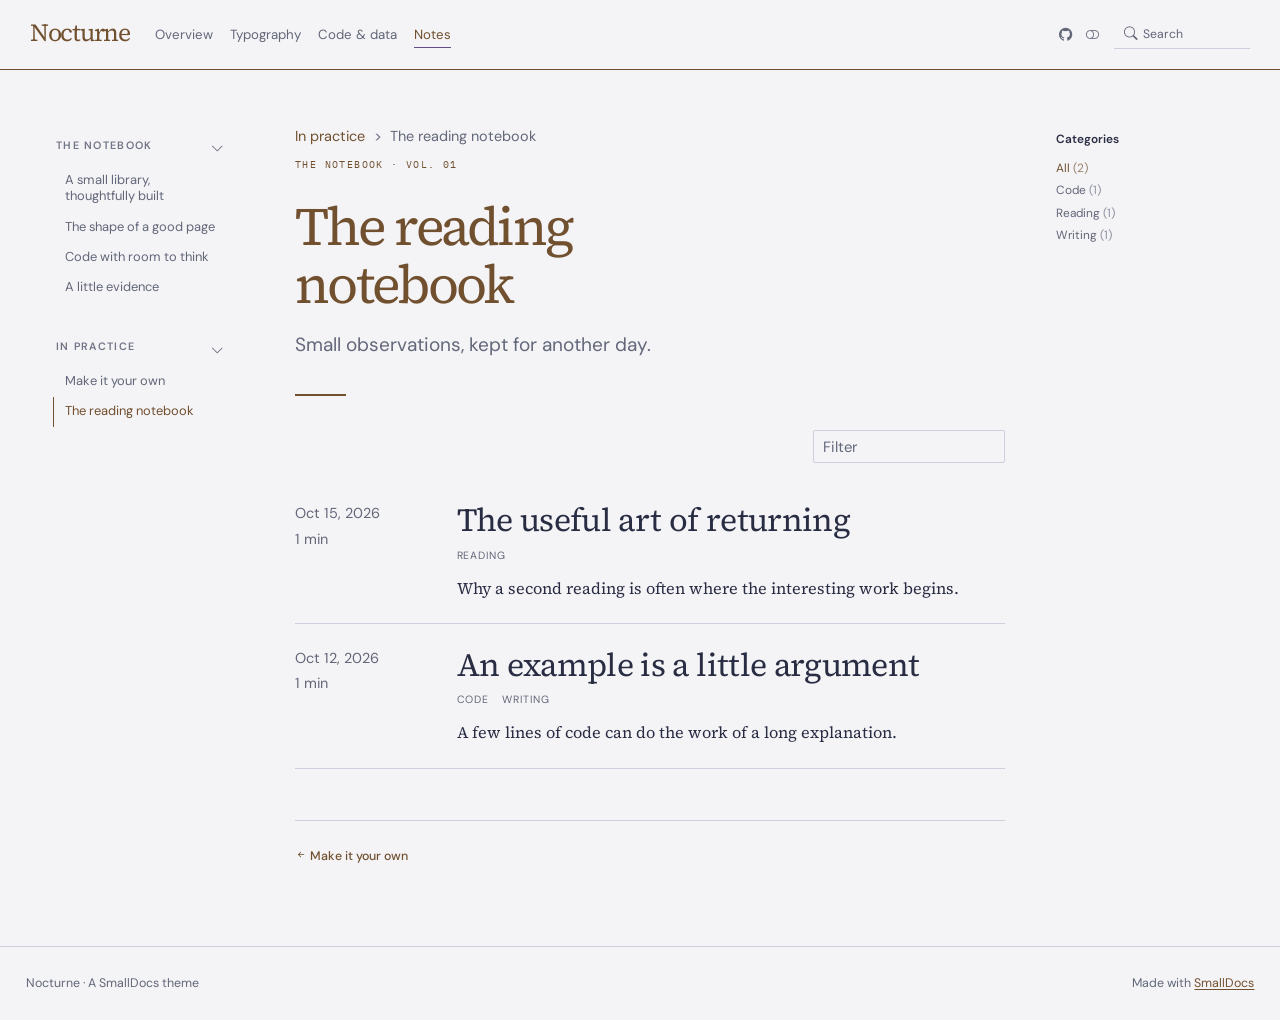
==== notes/index.html @ 93e3199d "Build Nocturne example site" ====
<!doctype html><html lang="en"><head><meta charset="utf-8"><meta name="generator" content="smalldocs-0.3.1"><meta name="viewport" content="width=device-width, initial-scale=1.0, user-scalable=yes"><title>The reading notebook – Nocturne</title><link rel="icon" href="../site_libs/themes/nocturne/logo.svg"><link rel="stylesheet" href="../site_libs/themes/nocturne/nocturne.css" data-mode="light" class="quarto-color-scheme" id="quarto-bootstrap-light" media="not all and (prefers-color-scheme: dark)"><link rel="stylesheet" href="../site_libs/themes/nocturne/nocturne-dark.css" data-mode="dark" class="quarto-color-scheme quarto-color-alternate" id="quarto-bootstrap-dark" media="(prefers-color-scheme: dark)"><link rel="stylesheet" href="../site_libs/bootstrap-icons/bootstrap-icons.min.css"><link rel="stylesheet" href="../site_libs/smalldocs.css"><meta name="smalldocs:offset" content="../"><script src="../site_libs/bootstrap/bootstrap.bundle.min.js"></script><script src="../site_libs/fuse/fuse.min.js"></script><script src="../site_libs/smalldocs.js" defer></script><script>(function(){var d=document.documentElement,s=null;try{s=localStorage.getItem('smalldocs-scheme')}catch(e){}var alt=s?s==='alternate':!!(window.matchMedia&&matchMedia('(prefers-color-scheme: dark)').matches);var ls=document.querySelectorAll('link.quarto-color-scheme');if(alt)d.dataset.scheme='alternate';if(s)ls.forEach(function(l){var on=l.classList.contains('quarto-color-alternate')===alt;if(on)l.setAttribute('blocking','render');l.media=on?'all':'not all'});var on=ls[alt?1:0];if(on&&on.dataset.mode==='dark')d.classList.add('quarto-dark')})();</script></head><body class="nav-sidebar floating nav-fixed listing"><header id="quarto-header" class="headroom sticky-top"><nav class="navbar navbar-expand-lg sd-navbar-default"><div class="navbar-container container-fluid"><div class="navbar-brand-container mx-auto"><a class="navbar-brand" href="../index.html"><span class="navbar-title">Nocturne</span></a></div><button class="navbar-toggler" type="button" data-bs-toggle="collapse" data-bs-target="#navbarCollapse" aria-controls="navbarCollapse" aria-expanded="false" aria-label="Toggle navigation"><span class="navbar-toggler-icon"></span></button><div class="collapse navbar-collapse" id="navbarCollapse"><ul class="navbar-nav navbar-nav-scroll me-auto"><li class="nav-item"><a class="nav-link" href="../index.html"><span class="menu-text">Overview</span></a></li><li class="nav-item"><a class="nav-link" href="../pages/typography.html"><span class="menu-text">Typography</span></a></li><li class="nav-item"><a class="nav-link" href="../pages/code.html"><span class="menu-text">Code &amp; data</span></a></li><li class="nav-item"><a class="nav-link active" href="index.html" aria-current="page"><span class="menu-text">Notes</span></a></li></ul><ul class="navbar-nav navbar-nav-scroll ms-auto"><li class="nav-item compact"><a class="nav-link" href="https://github.com/rahuldave/smalldocs-nocturne" aria-label="github"><i class="bi bi-github" role="img"></i></a></li><li class="nav-item compact"><a class="quarto-color-scheme-toggle nav-link" href="" title="Toggle dark mode" onclick="window.smalldocsToggleScheme(); return false;"><i class="bi"></i></a></li></ul><div class="quarto-navbar-tools"><div class="smalldocs-search" id="quarto-search"><i class="bi bi-search" aria-hidden="true"></i><input type="search" class="form-control form-control-sm" placeholder="Search" aria-label="Search" autocomplete="off"><div class="smalldocs-search-results dropdown-menu"></div></div></div></div></div></nav><nav class="quarto-secondary-nav"><div class="container-fluid d-flex"><button type="button" class="quarto-btn-toggle btn" aria-controls="quarto-sidebar" aria-label="Toggle sidebar navigation"><i class="bi bi-layout-text-sidebar-reverse"></i></button><nav class="quarto-page-breadcrumbs" aria-label="breadcrumb"><ol class="breadcrumb"><li class="breadcrumb-item"><a href="../pages/install.html">In practice</a></li><li class="breadcrumb-item"><a href="index.html">The reading notebook</a></li></ol></nav></div></nav></header><div id="quarto-content" class="quarto-container page-columns page-rows-contents page-layout-article has-sidebar has-margin"><nav id="quarto-sidebar" class="sidebar collapse collapse-horizontal quarto-sidebar-collapse-item sidebar-navigation floating overflow-auto"><div class="sidebar-menu-container"><ul class="list-unstyled mt-1"><li class="sidebar-item sidebar-item-section"><div class="sidebar-item-container"><a class="sidebar-item-text sidebar-link text-start" data-bs-toggle="collapse" data-bs-target="#quarto-sidebar-section-1" role="navigation" aria-expanded="true"><span class="menu-text">The notebook</span></a><a class="sidebar-item-toggle text-start" data-bs-toggle="collapse" data-bs-target="#quarto-sidebar-section-1" role="navigation" aria-expanded="true" aria-label="Toggle section"><i class="bi bi-chevron-right ms-2"></i></a></div><ul id="quarto-sidebar-section-1" class="collapse list-unstyled sidebar-section depth1 show"><li class="sidebar-item"><div class="sidebar-item-container"><a href="../index.html" class="sidebar-item-text sidebar-link"><span class="menu-text">A small library, thoughtfully built</span></a></div></li><li class="sidebar-item"><div class="sidebar-item-container"><a href="../pages/typography.html" class="sidebar-item-text sidebar-link"><span class="menu-text">The shape of a good page</span></a></div></li><li class="sidebar-item"><div class="sidebar-item-container"><a href="../pages/code.html" class="sidebar-item-text sidebar-link"><span class="menu-text">Code with room to think</span></a></div></li><li class="sidebar-item"><div class="sidebar-item-container"><a href="../pages/figures.html" class="sidebar-item-text sidebar-link"><span class="menu-text">A little evidence</span></a></div></li></ul></li><li class="sidebar-item sidebar-item-section"><div class="sidebar-item-container"><a class="sidebar-item-text sidebar-link text-start" data-bs-toggle="collapse" data-bs-target="#quarto-sidebar-section-2" role="navigation" aria-expanded="true"><span class="menu-text">In practice</span></a><a class="sidebar-item-toggle text-start" data-bs-toggle="collapse" data-bs-target="#quarto-sidebar-section-2" role="navigation" aria-expanded="true" aria-label="Toggle section"><i class="bi bi-chevron-right ms-2"></i></a></div><ul id="quarto-sidebar-section-2" class="collapse list-unstyled sidebar-section depth1 show"><li class="sidebar-item"><div class="sidebar-item-container"><a href="../pages/install.html" class="sidebar-item-text sidebar-link"><span class="menu-text">Make it your own</span></a></div></li><li class="sidebar-item"><div class="sidebar-item-container"><a href="index.html" class="sidebar-item-text sidebar-link active" aria-current="page"><span class="menu-text">The reading notebook</span></a></div></li></ul></li></ul></div></nav><div id="quarto-sidebar-glass" class="quarto-sidebar-collapse-item"></div><div id="quarto-margin-sidebar" class="sidebar margin-sidebar"><div class="quarto-listing-category-title">Categories</div><div class="quarto-listing-category category-default"><div class="category" data-category="">All <span class=quarto-category-count>(2)</span></div><div class="category" data-category="Code">Code <span class=quarto-category-count>(1)</span></div><div class="category" data-category="Reading">Reading <span class=quarto-category-count>(1)</span></div><div class="category" data-category="Writing">Writing <span class=quarto-category-count>(1)</span></div></div></div><main class="content" id="quarto-document-content"><header id="title-block-header" class="quarto-title-block default"><nav class="quarto-page-breadcrumbs quarto-title-breadcrumbs d-none d-lg-block" aria-label="breadcrumb"><ol class="breadcrumb"><li class="breadcrumb-item"><a href="../pages/install.html">In practice</a></li><li class="breadcrumb-item"><a href="index.html">The reading notebook</a></li></ol></nav><div class="quarto-title"><h1 class="title">The reading notebook</h1><p class="subtitle lead">Small observations, kept for another day.</p></div><div class="quarto-title-meta"></div></header><div class="quarto-listing quarto-listing-container-default" id="listing-listing" data-page-size="50"><div class="listing-actions-group"><div class="quarto-listing-filter"><input type="search" class="form-control form-control-sm listing-filter" placeholder="Filter" aria-label="Filter listings"></div></div><div class="list quarto-listing-default"><div class="quarto-post image-right" data-index="0" data-categories="[&quot;Reading&quot;]" data-sort="{&quot;date&quot;: &quot;2026-10-15&quot;, &quot;title&quot;: &quot;the useful art of returning&quot;, &quot;filename&quot;: &quot;attention.qmd&quot;, &quot;file-modified&quot;: 1792173965.262601, &quot;reading-time&quot;: 59, &quot;word-count&quot;: 59}" data-text="the useful art of returning  why a second reading is often where the interesting work begins.  reading"><div class="metadata"><a href="attention.html" class="no-external"><div class="listing-date">Oct 15, 2026</div><div class="listing-reading-time">1 min</div></a></div><div class="body"><a href="attention.html" class="no-external"><h3 class="no-anchor listing-title">The useful art of returning</h3></a><div class="listing-categories"><div class="listing-category" data-category="Reading">Reading</div></div><div class="listing-description"><a href="attention.html" class="no-external">Why a second reading is often where the interesting work begins.</a></div></div></div><div class="quarto-post image-right" data-index="1" data-categories="[&quot;Code&quot;, &quot;Writing&quot;]" data-sort="{&quot;date&quot;: &quot;2026-10-12&quot;, &quot;title&quot;: &quot;an example is a little argument&quot;, &quot;filename&quot;: &quot;examples.qmd&quot;, &quot;file-modified&quot;: 1792173965.2630246, &quot;reading-time&quot;: 52, &quot;word-count&quot;: 52}" data-text="an example is a little argument  a few lines of code can do the work of a long explanation.  code writing"><div class="metadata"><a href="examples.html" class="no-external"><div class="listing-date">Oct 12, 2026</div><div class="listing-reading-time">1 min</div></a></div><div class="body"><a href="examples.html" class="no-external"><h3 class="no-anchor listing-title">An example is a little argument</h3></a><div class="listing-categories"><div class="listing-category" data-category="Code">Code</div><div class="listing-category" data-category="Writing">Writing</div></div><div class="listing-description"><a href="examples.html" class="no-external">A few lines of code can do the work of a long explanation.</a></div></div></div></div><div class="listing-no-matching d-none">No matching items</div><nav class="listing-pagination" aria-label="Pages"></nav></div><nav class="page-navigation"><div class="nav-page nav-page-previous"><a href="../pages/install.html" class="pagination-link"><i class="bi bi-arrow-left-short"></i> <span class="nav-page-text">Make it your own</span></a></div><div class="nav-page nav-page-next"></div></nav></main></div><footer class="footer"><div class="nav-footer"><div class="nav-footer-left">Nocturne · A SmallDocs theme</div><div class="nav-footer-center"></div><div class="nav-footer-right">Made with <a href="https://github.com/rahuldave/smalldocs">SmallDocs</a></div></div></footer><!-- Demo-only: allow direct links to the light and dark specimens. -->
<script>
document.addEventListener('DOMContentLoaded', () => {
  const desired = new URLSearchParams(location.search).get('mode');
  if (['light', 'dark'].includes(desired)) {
    if ((document.documentElement.dataset.scheme === 'alternate') !== (desired === 'dark')) window.smalldocsToggleScheme();
  }
});
</script>
</body></html>
---- site_libs/themes/nocturne/nocturne.css ----
@charset "UTF-8";/*!
 * Bootstrap  v5.3.8 (https://getbootstrap.com/)
 * Copyright 2011-2025 The Bootstrap Authors
 * Licensed under MIT (https://github.com/twbs/bootstrap/blob/main/LICENSE)
 */:root,[data-bs-theme=light]{--bs-blue:#0d6efd;--bs-indigo:#6610f2;--bs-purple:#6f42c1;--bs-pink:#d63384;--bs-red:#dc3545;--bs-orange:#fd7e14;--bs-yellow:#ffc107;--bs-green:#198754;--bs-teal:#20c997;--bs-cyan:#0dcaf0;--bs-black:#000;--bs-white:#fff;--bs-gray:#6c757d;--bs-gray-dark:#343a40;--bs-gray-100:#f8f9fa;--bs-gray-200:#e9ecef;--bs-gray-300:#dee2e6;--bs-gray-400:#ced4da;--bs-gray-500:#adb5bd;--bs-gray-600:#6c757d;--bs-gray-700:#495057;--bs-gray-800:#343a40;--bs-gray-900:#212529;--bs-primary:#0d6efd;--bs-secondary:#6c757d;--bs-success:#198754;--bs-info:#0dcaf0;--bs-warning:#ffc107;--bs-danger:#dc3545;--bs-light:#f8f9fa;--bs-dark:#212529;--bs-primary-rgb:13,110,253;--bs-secondary-rgb:108,117,125;--bs-success-rgb:25,135,84;--bs-info-rgb:13,202,240;--bs-warning-rgb:255,193,7;--bs-danger-rgb:220,53,69;--bs-light-rgb:248,249,250;--bs-dark-rgb:33,37,41;--bs-primary-text-emphasis:#052c65;--bs-secondary-text-emphasis:#2b2f32;--bs-success-text-emphasis:#0a3622;--bs-info-text-emphasis:#055160;--bs-warning-text-emphasis:#664d03;--bs-danger-text-emphasis:#58151c;--bs-light-text-emphasis:#495057;--bs-dark-text-emphasis:#495057;--bs-primary-bg-subtle:#cfe2ff;--bs-secondary-bg-subtle:#e2e3e5;--bs-success-bg-subtle:#d1e7dd;--bs-info-bg-subtle:#cff4fc;--bs-warning-bg-subtle:#fff3cd;--bs-danger-bg-subtle:#f8d7da;--bs-light-bg-subtle:#fcfcfd;--bs-dark-bg-subtle:#ced4da;--bs-primary-border-subtle:#9ec5fe;--bs-secondary-border-subtle:#c4c8cb;--bs-success-border-subtle:#a3cfbb;--bs-info-border-subtle:#9eeaf9;--bs-warning-border-subtle:#ffe69c;--bs-danger-border-subtle:#f1aeb5;--bs-light-border-subtle:#e9ecef;--bs-dark-border-subtle:#adb5bd;--bs-white-rgb:255,255,255;--bs-black-rgb:0,0,0;--bs-font-sans-serif:system-ui,-apple-system,"Segoe UI",Roboto,"Helvetica Neue","Noto Sans","Liberation Sans",Arial,sans-serif,"Apple Color Emoji","Segoe UI Emoji","Segoe UI Symbol","Noto Color Emoji";--bs-font-monospace:SFMono-Regular,Menlo,Monaco,Consolas,"Liberation Mono","Courier New",monospace;--bs-gradient:linear-gradient(180deg, rgba(255, 255, 255, 0.15), rgba(255, 255, 255, 0));--bs-body-font-family:var(--bs-font-sans-serif);--bs-body-font-size:1rem;--bs-body-font-weight:400;--bs-body-line-height:1.5;--bs-body-color:#212529;--bs-body-color-rgb:33,37,41;--bs-body-bg:#fff;--bs-body-bg-rgb:255,255,255;--bs-emphasis-color:#000;--bs-emphasis-color-rgb:0,0,0;--bs-secondary-color:rgba(33, 37, 41, 0.75);--bs-secondary-color-rgb:33,37,41;--bs-secondary-bg:#e9ecef;--bs-secondary-bg-rgb:233,236,239;--bs-tertiary-color:rgba(33, 37, 41, 0.5);--bs-tertiary-color-rgb:33,37,41;--bs-tertiary-bg:#f8f9fa;--bs-tertiary-bg-rgb:248,249,250;--bs-heading-color:inherit;--bs-link-color:#0d6efd;--bs-link-color-rgb:13,110,253;--bs-link-decoration:underline;--bs-link-hover-color:#0a58ca;--bs-link-hover-color-rgb:10,88,202;--bs-code-color:#d63384;--bs-highlight-color:#212529;--bs-highlight-bg:#fff3cd;--bs-border-width:1px;--bs-border-style:solid;--bs-border-color:#dee2e6;--bs-border-color-translucent:rgba(0, 0, 0, 0.175);--bs-border-radius:0.375rem;--bs-border-radius-sm:0.25rem;--bs-border-radius-lg:0.5rem;--bs-border-radius-xl:1rem;--bs-border-radius-xxl:2rem;--bs-border-radius-2xl:var(--bs-border-radius-xxl);--bs-border-radius-pill:50rem;--bs-box-shadow:0 0.5rem 1rem rgba(0, 0, 0, 0.15);--bs-box-shadow-sm:0 0.125rem 0.25rem rgba(0, 0, 0, 0.075);--bs-box-shadow-lg:0 1rem 3rem rgba(0, 0, 0, 0.175);--bs-box-shadow-inset:inset 0 1px 2px rgba(0, 0, 0, 0.075);--bs-focus-ring-width:0.25rem;--bs-focus-ring-opacity:0.25;--bs-focus-ring-color:rgba(13, 110, 253, 0.25);--bs-form-valid-color:#198754;--bs-form-valid-border-color:#198754;--bs-form-invalid-color:#dc3545;--bs-form-invalid-border-color:#dc3545}[data-bs-theme=dark]{color-scheme:dark;--bs-body-color:#dee2e6;--bs-body-color-rgb:222,226,230;--bs-body-bg:#212529;--bs-body-bg-rgb:33,37,41;--bs-emphasis-color:#fff;--bs-emphasis-color-rgb:255,255,255;--bs-secondary-color:rgba(222, 226, 230, 0.75);--bs-secondary-color-rgb:222,226,230;--bs-secondary-bg:#343a40;--bs-secondary-bg-rgb:52,58,64;--bs-tertiary-color:rgba(222, 226, 230, 0.5);--bs-tertiary-color-rgb:222,226,230;--bs-tertiary-bg:#2b3035;--bs-tertiary-bg-rgb:43,48,53;--bs-primary-text-emphasis:#6ea8fe;--bs-secondary-text-emphasis:#a7acb1;--bs-success-text-emphasis:#75b798;--bs-info-text-emphasis:#6edff6;--bs-warning-text-emphasis:#ffda6a;--bs-danger-text-emphasis:#ea868f;--bs-light-text-emphasis:#f8f9fa;--bs-dark-text-emphasis:#dee2e6;--bs-primary-bg-subtle:#031633;--bs-secondary-bg-subtle:#161719;--bs-success-bg-subtle:#051b11;--bs-info-bg-subtle:#032830;--bs-warning-bg-subtle:#332701;--bs-danger-bg-subtle:#2c0b0e;--bs-light-bg-subtle:#343a40;--bs-dark-bg-subtle:#1a1d20;--bs-primary-border-subtle:#084298;--bs-secondary-border-subtle:#41464b;--bs-success-border-subtle:#0f5132;--bs-info-border-subtle:#087990;--bs-warning-border-subtle:#997404;--bs-danger-border-subtle:#842029;--bs-light-border-subtle:#495057;--bs-dark-border-subtle:#343a40;--bs-heading-color:inherit;--bs-link-color:#6ea8fe;--bs-link-hover-color:#8bb9fe;--bs-link-color-rgb:110,168,254;--bs-link-hover-color-rgb:139,185,254;--bs-code-color:#e685b5;--bs-highlight-color:#dee2e6;--bs-highlight-bg:#664d03;--bs-border-color:#495057;--bs-border-color-translucent:rgba(255, 255, 255, 0.15);--bs-form-valid-color:#75b798;--bs-form-valid-border-color:#75b798;--bs-form-invalid-color:#ea868f;--bs-form-invalid-border-color:#ea868f}*,::after,::before{box-sizing:border-box}@media (prefers-reduced-motion:no-preference){:root{scroll-behavior:smooth}}body{margin:0;font-family:var(--bs-body-font-family);font-size:var(--bs-body-font-size);font-weight:var(--bs-body-font-weight);line-height:var(--bs-body-line-height);color:var(--bs-body-color);text-align:var(--bs-body-text-align);background-color:var(--bs-body-bg);-webkit-text-size-adjust:100%;-webkit-tap-highlight-color:transparent}hr{margin:1rem 0;color:inherit;border:0;border-top:var(--bs-border-width) solid;opacity:.25}.h1,.h2,.h3,.h4,.h5,.h6,h1,h2,h3,h4,h5,h6{margin-top:0;margin-bottom:.5rem;font-weight:500;line-height:1.2;color:var(--bs-heading-color)}.h1,h1{font-size:calc(1.375rem + 1.5vw)}@media (min-width:1200px){.h1,h1{font-size:2.5rem}}.h2,h2{font-size:calc(1.325rem + .9vw)}@media (min-width:1200px){.h2,h2{font-size:2rem}}.h3,h3{font-size:calc(1.3rem + .6vw)}@media (min-width:1200px){.h3,h3{font-size:1.75rem}}.h4,h4{font-size:calc(1.275rem + .3vw)}@media (min-width:1200px){.h4,h4{font-size:1.5rem}}.h5,h5{font-size:1.25rem}.h6,h6{font-size:1rem}p{margin-top:0;margin-bottom:1rem}abbr[title]{-webkit-text-decoration:underline dotted;text-decoration:underline dotted;cursor:help;-webkit-text-decoration-skip-ink:none;text-decoration-skip-ink:none}address{margin-bottom:1rem;font-style:normal;line-height:inherit}ol,ul{padding-left:2rem}dl,ol,ul{margin-top:0;margin-bottom:1rem}ol ol,ol ul,ul ol,ul ul{margin-bottom:0}dt{font-weight:700}dd{margin-bottom:.5rem;margin-left:0}blockquote{margin:0 0 1rem}b,strong{font-weight:bolder}.small,small{font-size:.875em}.mark,mark{padding:.1875em;color:var(--bs-highlight-color);background-color:var(--bs-highlight-bg)}sub,sup{position:relative;font-size:.75em;line-height:0;vertical-align:baseline}sub{bottom:-.25em}sup{top:-.5em}a{color:rgba(var(--bs-link-color-rgb),var(--bs-link-opacity,1));text-decoration:underline}a:hover{--bs-link-color-rgb:var(--bs-link-hover-color-rgb)}a:not([href]):not([class]),a:not([href]):not([class]):hover{color:inherit;text-decoration:none}code,kbd,pre,samp{font-family:var(--bs-font-monospace);font-size:1em}pre{display:block;margin-top:0;margin-bottom:1rem;overflow:auto;font-size:.875em}pre code{font-size:inherit;color:inherit;word-break:normal}code{font-size:.875em;color:var(--bs-code-color);word-wrap:break-word}a>code{color:inherit}kbd{padding:.1875rem .375rem;font-size:.875em;color:var(--bs-body-bg);background-color:var(--bs-body-color);border-radius:.25rem}kbd kbd{padding:0;font-size:1em}figure{margin:0 0 1rem}img,svg{vertical-align:middle}table{caption-side:bottom;border-collapse:collapse}caption{padding-top:.5rem;padding-bottom:.5rem;color:var(--bs-secondary-color);text-align:left}th{text-align:inherit;text-align:-webkit-match-parent}tbody,td,tfoot,th,thead,tr{border-color:inherit;border-style:solid;border-width:0}label{display:inline-block}button{border-radius:0}button:focus:not(:focus-visible){outline:0}button,input,optgroup,select,textarea{margin:0;font-family:inherit;font-size:inherit;line-height:inherit}button,select{text-transform:none}[role=button]{cursor:pointer}select{word-wrap:normal}select:disabled{opacity:1}[list]:not([type=date]):not([type=datetime-local]):not([type=month]):not([type=week]):not([type=time])::-webkit-calendar-picker-indicator{display:none!important}[type=button],[type=reset],[type=submit],button{-webkit-appearance:button}[type=button]:not(:disabled),[type=reset]:not(:disabled),[type=submit]:not(:disabled),button:not(:disabled){cursor:pointer}::-moz-focus-inner{padding:0;border-style:none}textarea{resize:vertical}fieldset{min-width:0;padding:0;margin:0;border:0}legend{float:left;width:100%;padding:0;margin-bottom:.5rem;line-height:inherit;font-size:calc(1.275rem + .3vw)}@media (min-width:1200px){legend{font-size:1.5rem}}legend+*{clear:left}::-webkit-datetime-edit-day-field,::-webkit-datetime-edit-fields-wrapper,::-webkit-datetime-edit-hour-field,::-webkit-datetime-edit-minute,::-webkit-datetime-edit-month-field,::-webkit-datetime-edit-text,::-webkit-datetime-edit-year-field{padding:0}::-webkit-inner-spin-button{height:auto}[type=search]{-webkit-appearance:textfield;outline-offset:-2px}[type=search]::-webkit-search-cancel-button{cursor:pointer;filter:grayscale(1)}::-webkit-search-decoration{-webkit-appearance:none}::-webkit-color-swatch-wrapper{padding:0}::-webkit-file-upload-button{font:inherit;-webkit-appearance:button}::file-selector-button{font:inherit;-webkit-appearance:button}output{display:inline-block}iframe{border:0}summary{display:list-item;cursor:pointer}progress{vertical-align:baseline}[hidden]{display:none!important}.lead{font-size:1.25rem;font-weight:300}.display-1{font-weight:300;line-height:1.2;font-size:calc(1.625rem + 4.5vw)}@media (min-width:1200px){.display-1{font-size:5rem}}.display-2{font-weight:300;line-height:1.2;font-size:calc(1.575rem + 3.9vw)}@media (min-width:1200px){.display-2{font-size:4.5rem}}.display-3{font-weight:300;line-height:1.2;font-size:calc(1.525rem + 3.3vw)}@media (min-width:1200px){.display-3{font-size:4rem}}.display-4{font-weight:300;line-height:1.2;font-size:calc(1.475rem + 2.7vw)}@media (min-width:1200px){.display-4{font-size:3.5rem}}.display-5{font-weight:300;line-height:1.2;font-size:calc(1.425rem + 2.1vw)}@media (min-width:1200px){.display-5{font-size:3rem}}.display-6{font-weight:300;line-height:1.2;font-size:calc(1.375rem + 1.5vw)}@media (min-width:1200px){.display-6{font-size:2.5rem}}.list-unstyled{padding-left:0;list-style:none}.list-inline{padding-left:0;list-style:none}.list-inline-item{display:inline-block}.list-inline-item:not(:last-child){margin-right:.5rem}.initialism{font-size:.875em;text-transform:uppercase}.blockquote{margin-bottom:1rem;font-size:1.25rem}.blockquote>:last-child{margin-bottom:0}.blockquote-footer{margin-top:-1rem;margin-bottom:1rem;font-size:.875em;color:#6c757d}.blockquote-footer::before{content:"— "}.img-fluid{max-width:100%;height:auto}.img-thumbnail{padding:.25rem;background-color:var(--bs-body-bg);border:var(--bs-border-width) solid var(--bs-border-color);border-radius:var(--bs-border-radius);max-width:100%;height:auto}.figure{display:inline-block}.figure-img{margin-bottom:.5rem;line-height:1}.figure-caption{font-size:.875em;color:var(--bs-secondary-color)}.container,.container-fluid,.container-lg,.container-md,.container-sm,.container-xl,.container-xxl{--bs-gutter-x:1.5rem;--bs-gutter-y:0;width:100%;padding-right:calc(var(--bs-gutter-x) * .5);padding-left:calc(var(--bs-gutter-x) * .5);margin-right:auto;margin-left:auto}@media (min-width:576px){.container,.container-sm{max-width:540px}}@media (min-width:768px){.container,.container-md,.container-sm{max-width:720px}}@media (min-width:992px){.container,.container-lg,.container-md,.container-sm{max-width:960px}}@media (min-width:1200px){.container,.container-lg,.container-md,.container-sm,.container-xl{max-width:1140px}}@media (min-width:1400px){.container,.container-lg,.container-md,.container-sm,.container-xl,.container-xxl{max-width:1320px}}:root{--bs-breakpoint-xs:0;--bs-breakpoint-sm:576px;--bs-breakpoint-md:768px;--bs-breakpoint-lg:992px;--bs-breakpoint-xl:1200px;--bs-breakpoint-xxl:1400px}.row{--bs-gutter-x:1.5rem;--bs-gutter-y:0;display:flex;flex-wrap:wrap;margin-top:calc(-1 * var(--bs-gutter-y));margin-right:calc(-.5 * var(--bs-gutter-x));margin-left:calc(-.5 * var(--bs-gutter-x))}.row>*{flex-shrink:0;width:100%;max-width:100%;padding-right:calc(var(--bs-gutter-x) * .5);padding-left:calc(var(--bs-gutter-x) * .5);margin-top:var(--bs-gutter-y)}.col{flex:1 0 0}.row-cols-auto>*{flex:0 0 auto;width:auto}.row-cols-1>*{flex:0 0 auto;width:100%}.row-cols-2>*{flex:0 0 auto;width:50%}.row-cols-3>*{flex:0 0 auto;width:33.33333333%}.row-cols-4>*{flex:0 0 auto;width:25%}.row-cols-5>*{flex:0 0 auto;width:20%}.row-cols-6>*{flex:0 0 auto;width:16.66666667%}.col-auto{flex:0 0 auto;width:auto}.col-1{flex:0 0 auto;width:8.33333333%}.col-2{flex:0 0 auto;width:16.66666667%}.col-3{flex:0 0 auto;width:25%}.col-4{flex:0 0 auto;width:33.33333333%}.col-5{flex:0 0 auto;width:41.66666667%}.col-6{flex:0 0 auto;width:50%}.col-7{flex:0 0 auto;width:58.33333333%}.col-8{flex:0 0 auto;width:66.66666667%}.col-9{flex:0 0 auto;width:75%}.col-10{flex:0 0 auto;width:83.33333333%}.col-11{flex:0 0 auto;width:91.66666667%}.col-12{flex:0 0 auto;width:100%}.offset-1{margin-left:8.33333333%}.offset-2{margin-left:16.66666667%}.offset-3{margin-left:25%}.offset-4{margin-left:33.33333333%}.offset-5{margin-left:41.66666667%}.offset-6{margin-left:50%}.offset-7{margin-left:58.33333333%}.offset-8{margin-left:66.66666667%}.offset-9{margin-left:75%}.offset-10{margin-left:83.33333333%}.offset-11{margin-left:91.66666667%}.g-0,.gx-0{--bs-gutter-x:0}.g-0,.gy-0{--bs-gutter-y:0}.g-1,.gx-1{--bs-gutter-x:0.25rem}.g-1,.gy-1{--bs-gutter-y:0.25rem}.g-2,.gx-2{--bs-gutter-x:0.5rem}.g-2,.gy-2{--bs-gutter-y:0.5rem}.g-3,.gx-3{--bs-gutter-x:1rem}.g-3,.gy-3{--bs-gutter-y:1rem}.g-4,.gx-4{--bs-gutter-x:1.5rem}.g-4,.gy-4{--bs-gutter-y:1.5rem}.g-5,.gx-5{--bs-gutter-x:3rem}.g-5,.gy-5{--bs-gutter-y:3rem}@media (min-width:576px){.col-sm{flex:1 0 0}.row-cols-sm-auto>*{flex:0 0 auto;width:auto}.row-cols-sm-1>*{flex:0 0 auto;width:100%}.row-cols-sm-2>*{flex:0 0 auto;width:50%}.row-cols-sm-3>*{flex:0 0 auto;width:33.33333333%}.row-cols-sm-4>*{flex:0 0 auto;width:25%}.row-cols-sm-5>*{flex:0 0 auto;width:20%}.row-cols-sm-6>*{flex:0 0 auto;width:16.66666667%}.col-sm-auto{flex:0 0 auto;width:auto}.col-sm-1{flex:0 0 auto;width:8.33333333%}.col-sm-2{flex:0 0 auto;width:16.66666667%}.col-sm-3{flex:0 0 auto;width:25%}.col-sm-4{flex:0 0 auto;width:33.33333333%}.col-sm-5{flex:0 0 auto;width:41.66666667%}.col-sm-6{flex:0 0 auto;width:50%}.col-sm-7{flex:0 0 auto;width:58.33333333%}.col-sm-8{flex:0 0 auto;width:66.66666667%}.col-sm-9{flex:0 0 auto;width:75%}.col-sm-10{flex:0 0 auto;width:83.33333333%}.col-sm-11{flex:0 0 auto;width:91.66666667%}.col-sm-12{flex:0 0 auto;width:100%}.offset-sm-0{margin-left:0}.offset-sm-1{margin-left:8.33333333%}.offset-sm-2{margin-left:16.66666667%}.offset-sm-3{margin-left:25%}.offset-sm-4{margin-left:33.33333333%}.offset-sm-5{margin-left:41.66666667%}.offset-sm-6{margin-left:50%}.offset-sm-7{margin-left:58.33333333%}.offset-sm-8{margin-left:66.66666667%}.offset-sm-9{margin-left:75%}.offset-sm-10{margin-left:83.33333333%}.offset-sm-11{margin-left:91.66666667%}.g-sm-0,.gx-sm-0{--bs-gutter-x:0}.g-sm-0,.gy-sm-0{--bs-gutter-y:0}.g-sm-1,.gx-sm-1{--bs-gutter-x:0.25rem}.g-sm-1,.gy-sm-1{--bs-gutter-y:0.25rem}.g-sm-2,.gx-sm-2{--bs-gutter-x:0.5rem}.g-sm-2,.gy-sm-2{--bs-gutter-y:0.5rem}.g-sm-3,.gx-sm-3{--bs-gutter-x:1rem}.g-sm-3,.gy-sm-3{--bs-gutter-y:1rem}.g-sm-4,.gx-sm-4{--bs-gutter-x:1.5rem}.g-sm-4,.gy-sm-4{--bs-gutter-y:1.5rem}.g-sm-5,.gx-sm-5{--bs-gutter-x:3rem}.g-sm-5,.gy-sm-5{--bs-gutter-y:3rem}}@media (min-width:768px){.col-md{flex:1 0 0}.row-cols-md-auto>*{flex:0 0 auto;width:auto}.row-cols-md-1>*{flex:0 0 auto;width:100%}.row-cols-md-2>*{flex:0 0 auto;width:50%}.row-cols-md-3>*{flex:0 0 auto;width:33.33333333%}.row-cols-md-4>*{flex:0 0 auto;width:25%}.row-cols-md-5>*{flex:0 0 auto;width:20%}.row-cols-md-6>*{flex:0 0 auto;width:16.66666667%}.col-md-auto{flex:0 0 auto;width:auto}.col-md-1{flex:0 0 auto;width:8.33333333%}.col-md-2{flex:0 0 auto;width:16.66666667%}.col-md-3{flex:0 0 auto;width:25%}.col-md-4{flex:0 0 auto;width:33.33333333%}.col-md-5{flex:0 0 auto;width:41.66666667%}.col-md-6{flex:0 0 auto;width:50%}.col-md-7{flex:0 0 auto;width:58.33333333%}.col-md-8{flex:0 0 auto;width:66.66666667%}.col-md-9{flex:0 0 auto;width:75%}.col-md-10{flex:0 0 auto;width:83.33333333%}.col-md-11{flex:0 0 auto;width:91.66666667%}.col-md-12{flex:0 0 auto;width:100%}.offset-md-0{margin-left:0}.offset-md-1{margin-left:8.33333333%}.offset-md-2{margin-left:16.66666667%}.offset-md-3{margin-left:25%}.offset-md-4{margin-left:33.33333333%}.offset-md-5{margin-left:41.66666667%}.offset-md-6{margin-left:50%}.offset-md-7{margin-left:58.33333333%}.offset-md-8{margin-left:66.66666667%}.offset-md-9{margin-left:75%}.offset-md-10{margin-left:83.33333333%}.offset-md-11{margin-left:91.66666667%}.g-md-0,.gx-md-0{--bs-gutter-x:0}.g-md-0,.gy-md-0{--bs-gutter-y:0}.g-md-1,.gx-md-1{--bs-gutter-x:0.25rem}.g-md-1,.gy-md-1{--bs-gutter-y:0.25rem}.g-md-2,.gx-md-2{--bs-gutter-x:0.5rem}.g-md-2,.gy-md-2{--bs-gutter-y:0.5rem}.g-md-3,.gx-md-3{--bs-gutter-x:1rem}.g-md-3,.gy-md-3{--bs-gutter-y:1rem}.g-md-4,.gx-md-4{--bs-gutter-x:1.5rem}.g-md-4,.gy-md-4{--bs-gutter-y:1.5rem}.g-md-5,.gx-md-5{--bs-gutter-x:3rem}.g-md-5,.gy-md-5{--bs-gutter-y:3rem}}@media (min-width:992px){.col-lg{flex:1 0 0}.row-cols-lg-auto>*{flex:0 0 auto;width:auto}.row-cols-lg-1>*{flex:0 0 auto;width:100%}.row-cols-lg-2>*{flex:0 0 auto;width:50%}.row-cols-lg-3>*{flex:0 0 auto;width:33.33333333%}.row-cols-lg-4>*{flex:0 0 auto;width:25%}.row-cols-lg-5>*{flex:0 0 auto;width:20%}.row-cols-lg-6>*{flex:0 0 auto;width:16.66666667%}.col-lg-auto{flex:0 0 auto;width:auto}.col-lg-1{flex:0 0 auto;width:8.33333333%}.col-lg-2{flex:0 0 auto;width:16.66666667%}.col-lg-3{flex:0 0 auto;width:25%}.col-lg-4{flex:0 0 auto;width:33.33333333%}.col-lg-5{flex:0 0 auto;width:41.66666667%}.col-lg-6{flex:0 0 auto;width:50%}.col-lg-7{flex:0 0 auto;width:58.33333333%}.col-lg-8{flex:0 0 auto;width:66.66666667%}.col-lg-9{flex:0 0 auto;width:75%}.col-lg-10{flex:0 0 auto;width:83.33333333%}.col-lg-11{flex:0 0 auto;width:91.66666667%}.col-lg-12{flex:0 0 auto;width:100%}.offset-lg-0{margin-left:0}.offset-lg-1{margin-left:8.33333333%}.offset-lg-2{margin-left:16.66666667%}.offset-lg-3{margin-left:25%}.offset-lg-4{margin-left:33.33333333%}.offset-lg-5{margin-left:41.66666667%}.offset-lg-6{margin-left:50%}.offset-lg-7{margin-left:58.33333333%}.offset-lg-8{margin-left:66.66666667%}.offset-lg-9{margin-left:75%}.offset-lg-10{margin-left:83.33333333%}.offset-lg-11{margin-left:91.66666667%}.g-lg-0,.gx-lg-0{--bs-gutter-x:0}.g-lg-0,.gy-lg-0{--bs-gutter-y:0}.g-lg-1,.gx-lg-1{--bs-gutter-x:0.25rem}.g-lg-1,.gy-lg-1{--bs-gutter-y:0.25rem}.g-lg-2,.gx-lg-2{--bs-gutter-x:0.5rem}.g-lg-2,.gy-lg-2{--bs-gutter-y:0.5rem}.g-lg-3,.gx-lg-3{--bs-gutter-x:1rem}.g-lg-3,.gy-lg-3{--bs-gutter-y:1rem}.g-lg-4,.gx-lg-4{--bs-gutter-x:1.5rem}.g-lg-4,.gy-lg-4{--bs-gutter-y:1.5rem}.g-lg-5,.gx-lg-5{--bs-gutter-x:3rem}.g-lg-5,.gy-lg-5{--bs-gutter-y:3rem}}@media (min-width:1200px){.col-xl{flex:1 0 0}.row-cols-xl-auto>*{flex:0 0 auto;width:auto}.row-cols-xl-1>*{flex:0 0 auto;width:100%}.row-cols-xl-2>*{flex:0 0 auto;width:50%}.row-cols-xl-3>*{flex:0 0 auto;width:33.33333333%}.row-cols-xl-4>*{flex:0 0 auto;width:25%}.row-cols-xl-5>*{flex:0 0 auto;width:20%}.row-cols-xl-6>*{flex:0 0 auto;width:16.66666667%}.col-xl-auto{flex:0 0 auto;width:auto}.col-xl-1{flex:0 0 auto;width:8.33333333%}.col-xl-2{flex:0 0 auto;width:16.66666667%}.col-xl-3{flex:0 0 auto;width:25%}.col-xl-4{flex:0 0 auto;width:33.33333333%}.col-xl-5{flex:0 0 auto;width:41.66666667%}.col-xl-6{flex:0 0 auto;width:50%}.col-xl-7{flex:0 0 auto;width:58.33333333%}.col-xl-8{flex:0 0 auto;width:66.66666667%}.col-xl-9{flex:0 0 auto;width:75%}.col-xl-10{flex:0 0 auto;width:83.33333333%}.col-xl-11{flex:0 0 auto;width:91.66666667%}.col-xl-12{flex:0 0 auto;width:100%}.offset-xl-0{margin-left:0}.offset-xl-1{margin-left:8.33333333%}.offset-xl-2{margin-left:16.66666667%}.offset-xl-3{margin-left:25%}.offset-xl-4{margin-left:33.33333333%}.offset-xl-5{margin-left:41.66666667%}.offset-xl-6{margin-left:50%}.offset-xl-7{margin-left:58.33333333%}.offset-xl-8{margin-left:66.66666667%}.offset-xl-9{margin-left:75%}.offset-xl-10{margin-left:83.33333333%}.offset-xl-11{margin-left:91.66666667%}.g-xl-0,.gx-xl-0{--bs-gutter-x:0}.g-xl-0,.gy-xl-0{--bs-gutter-y:0}.g-xl-1,.gx-xl-1{--bs-gutter-x:0.25rem}.g-xl-1,.gy-xl-1{--bs-gutter-y:0.25rem}.g-xl-2,.gx-xl-2{--bs-gutter-x:0.5rem}.g-xl-2,.gy-xl-2{--bs-gutter-y:0.5rem}.g-xl-3,.gx-xl-3{--bs-gutter-x:1rem}.g-xl-3,.gy-xl-3{--bs-gutter-y:1rem}.g-xl-4,.gx-xl-4{--bs-gutter-x:1.5rem}.g-xl-4,.gy-xl-4{--bs-gutter-y:1.5rem}.g-xl-5,.gx-xl-5{--bs-gutter-x:3rem}.g-xl-5,.gy-xl-5{--bs-gutter-y:3rem}}@media (min-width:1400px){.col-xxl{flex:1 0 0}.row-cols-xxl-auto>*{flex:0 0 auto;width:auto}.row-cols-xxl-1>*{flex:0 0 auto;width:100%}.row-cols-xxl-2>*{flex:0 0 auto;width:50%}.row-cols-xxl-3>*{flex:0 0 auto;width:33.33333333%}.row-cols-xxl-4>*{flex:0 0 auto;width:25%}.row-cols-xxl-5>*{flex:0 0 auto;width:20%}.row-cols-xxl-6>*{flex:0 0 auto;width:16.66666667%}.col-xxl-auto{flex:0 0 auto;width:auto}.col-xxl-1{flex:0 0 auto;width:8.33333333%}.col-xxl-2{flex:0 0 auto;width:16.66666667%}.col-xxl-3{flex:0 0 auto;width:25%}.col-xxl-4{flex:0 0 auto;width:33.33333333%}.col-xxl-5{flex:0 0 auto;width:41.66666667%}.col-xxl-6{flex:0 0 auto;width:50%}.col-xxl-7{flex:0 0 auto;width:58.33333333%}.col-xxl-8{flex:0 0 auto;width:66.66666667%}.col-xxl-9{flex:0 0 auto;width:75%}.col-xxl-10{flex:0 0 auto;width:83.33333333%}.col-xxl-11{flex:0 0 auto;width:91.66666667%}.col-xxl-12{flex:0 0 auto;width:100%}.offset-xxl-0{margin-left:0}.offset-xxl-1{margin-left:8.33333333%}.offset-xxl-2{margin-left:16.66666667%}.offset-xxl-3{margin-left:25%}.offset-xxl-4{margin-left:33.33333333%}.offset-xxl-5{margin-left:41.66666667%}.offset-xxl-6{margin-left:50%}.offset-xxl-7{margin-left:58.33333333%}.offset-xxl-8{margin-left:66.66666667%}.offset-xxl-9{margin-left:75%}.offset-xxl-10{margin-left:83.33333333%}.offset-xxl-11{margin-left:91.66666667%}.g-xxl-0,.gx-xxl-0{--bs-gutter-x:0}.g-xxl-0,.gy-xxl-0{--bs-gutter-y:0}.g-xxl-1,.gx-xxl-1{--bs-gutter-x:0.25rem}.g-xxl-1,.gy-xxl-1{--bs-gutter-y:0.25rem}.g-xxl-2,.gx-xxl-2{--bs-gutter-x:0.5rem}.g-xxl-2,.gy-xxl-2{--bs-gutter-y:0.5rem}.g-xxl-3,.gx-xxl-3{--bs-gutter-x:1rem}.g-xxl-3,.gy-xxl-3{--bs-gutter-y:1rem}.g-xxl-4,.gx-xxl-4{--bs-gutter-x:1.5rem}.g-xxl-4,.gy-xxl-4{--bs-gutter-y:1.5rem}.g-xxl-5,.gx-xxl-5{--bs-gutter-x:3rem}.g-xxl-5,.gy-xxl-5{--bs-gutter-y:3rem}}.table{--bs-table-color-type:initial;--bs-table-bg-type:initial;--bs-table-color-state:initial;--bs-table-bg-state:initial;--bs-table-color:var(--bs-emphasis-color);--bs-table-bg:var(--bs-body-bg);--bs-table-border-color:var(--bs-border-color);--bs-table-accent-bg:transparent;--bs-table-striped-color:var(--bs-emphasis-color);--bs-table-striped-bg:rgba(var(--bs-emphasis-color-rgb), 0.05);--bs-table-active-color:var(--bs-emphasis-color);--bs-table-active-bg:rgba(var(--bs-emphasis-color-rgb), 0.1);--bs-table-hover-color:var(--bs-emphasis-color);--bs-table-hover-bg:rgba(var(--bs-emphasis-color-rgb), 0.075);width:100%;margin-bottom:1rem;vertical-align:top;border-color:var(--bs-table-border-color)}.table>:not(caption)>*>*{padding:.5rem .5rem;color:var(--bs-table-color-state,var(--bs-table-color-type,var(--bs-table-color)));background-color:var(--bs-table-bg);border-bottom-width:var(--bs-border-width);box-shadow:inset 0 0 0 9999px var(--bs-table-bg-state,var(--bs-table-bg-type,var(--bs-table-accent-bg)))}.table>tbody{vertical-align:inherit}.table>thead{vertical-align:bottom}.table-group-divider{border-top:calc(var(--bs-border-width) * 2) solid currentcolor}.caption-top{caption-side:top}.table-sm>:not(caption)>*>*{padding:.25rem .25rem}.table-bordered>:not(caption)>*{border-width:var(--bs-border-width) 0}.table-bordered>:not(caption)>*>*{border-width:0 var(--bs-border-width)}.table-borderless>:not(caption)>*>*{border-bottom-width:0}.table-borderless>:not(:first-child){border-top-width:0}.table-striped>tbody>tr:nth-of-type(odd)>*{--bs-table-color-type:var(--bs-table-striped-color);--bs-table-bg-type:var(--bs-table-striped-bg)}.table-striped-columns>:not(caption)>tr>:nth-child(2n){--bs-table-color-type:var(--bs-table-striped-color);--bs-table-bg-type:var(--bs-table-striped-bg)}.table-active{--bs-table-color-state:var(--bs-table-active-color);--bs-table-bg-state:var(--bs-table-active-bg)}.table-hover>tbody>tr:hover>*{--bs-table-color-state:var(--bs-table-hover-color);--bs-table-bg-state:var(--bs-table-hover-bg)}.table-primary{--bs-table-color:#000;--bs-table-bg:#cfe2ff;--bs-table-border-color:#a6b5cc;--bs-table-striped-bg:#c5d7f2;--bs-table-striped-color:#000;--bs-table-active-bg:#bacbe6;--bs-table-active-color:#000;--bs-table-hover-bg:#bfd1ec;--bs-table-hover-color:#000;color:var(--bs-table-color);border-color:var(--bs-table-border-color)}.table-secondary{--bs-table-color:#000;--bs-table-bg:#e2e3e5;--bs-table-border-color:#b5b6b7;--bs-table-striped-bg:#d7d8da;--bs-table-striped-color:#000;--bs-table-active-bg:#cbccce;--bs-table-active-color:#000;--bs-table-hover-bg:#d1d2d4;--bs-table-hover-color:#000;color:var(--bs-table-color);border-color:var(--bs-table-border-color)}.table-success{--bs-table-color:#000;--bs-table-bg:#d1e7dd;--bs-table-border-color:#a7b9b1;--bs-table-striped-bg:#c7dbd2;--bs-table-striped-color:#000;--bs-table-active-bg:#bcd0c7;--bs-table-active-color:#000;--bs-table-hover-bg:#c1d6cc;--bs-table-hover-color:#000;color:var(--bs-table-color);border-color:var(--bs-table-border-color)}.table-info{--bs-table-color:#000;--bs-table-bg:#cff4fc;--bs-table-border-color:#a6c3ca;--bs-table-striped-bg:#c5e8ef;--bs-table-striped-color:#000;--bs-table-active-bg:#badce3;--bs-table-active-color:#000;--bs-table-hover-bg:#bfe2e9;--bs-table-hover-color:#000;color:var(--bs-table-color);border-color:var(--bs-table-border-color)}.table-warning{--bs-table-color:#000;--bs-table-bg:#fff3cd;--bs-table-border-color:#ccc2a4;--bs-table-striped-bg:#f2e7c3;--bs-table-striped-color:#000;--bs-table-active-bg:#e6dbb9;--bs-table-active-color:#000;--bs-table-hover-bg:#ece1be;--bs-table-hover-color:#000;color:var(--bs-table-color);border-color:var(--bs-table-border-color)}.table-danger{--bs-table-color:#000;--bs-table-bg:#f8d7da;--bs-table-border-color:#c6acae;--bs-table-striped-bg:#eccccf;--bs-table-striped-color:#000;--bs-table-active-bg:#dfc2c4;--bs-table-active-color:#000;--bs-table-hover-bg:#e5c7ca;--bs-table-hover-color:#000;color:var(--bs-table-color);border-color:var(--bs-table-border-color)}.table-light{--bs-table-color:#000;--bs-table-bg:#f8f9fa;--bs-table-border-color:#c6c7c8;--bs-table-striped-bg:#ecedee;--bs-table-striped-color:#000;--bs-table-active-bg:#dfe0e1;--bs-table-active-color:#000;--bs-table-hover-bg:#e5e6e7;--bs-table-hover-color:#000;color:var(--bs-table-color);border-color:var(--bs-table-border-color)}.table-dark{--bs-table-color:#fff;--bs-table-bg:#212529;--bs-table-border-color:#4d5154;--bs-table-striped-bg:#2c3034;--bs-table-striped-color:#fff;--bs-table-active-bg:#373b3e;--bs-table-active-color:#fff;--bs-table-hover-bg:#323539;--bs-table-hover-color:#fff;color:var(--bs-table-color);border-color:var(--bs-table-border-color)}.table-responsive{overflow-x:auto;-webkit-overflow-scrolling:touch}@media (max-width:575.98px){.table-responsive-sm{overflow-x:auto;-webkit-overflow-scrolling:touch}}@media (max-width:767.98px){.table-responsive-md{overflow-x:auto;-webkit-overflow-scrolling:touch}}@media (max-width:991.98px){.table-responsive-lg{overflow-x:auto;-webkit-overflow-scrolling:touch}}@media (max-width:1199.98px){.table-responsive-xl{overflow-x:auto;-webkit-overflow-scrolling:touch}}@media (max-width:1399.98px){.table-responsive-xxl{overflow-x:auto;-webkit-overflow-scrolling:touch}}.form-label{margin-bottom:.5rem}.col-form-label{padding-top:calc(.375rem + var(--bs-border-width));padding-bottom:calc(.375rem + var(--bs-border-width));margin-bottom:0;font-size:inherit;line-height:1.5}.col-form-label-lg{padding-top:calc(.5rem + var(--bs-border-width));padding-bottom:calc(.5rem + var(--bs-border-width));font-size:1.25rem}.col-form-label-sm{padding-top:calc(.25rem + var(--bs-border-width));padding-bottom:calc(.25rem + var(--bs-border-width));font-size:.875rem}.form-text{margin-top:.25rem;font-size:.875em;color:var(--bs-secondary-color)}.form-control{display:block;width:100%;padding:.375rem .75rem;font-size:1rem;font-weight:400;line-height:1.5;color:var(--bs-body-color);-webkit-appearance:none;-moz-appearance:none;appearance:none;background-color:var(--bs-body-bg);background-clip:padding-box;border:var(--bs-border-width) solid var(--bs-border-color);border-radius:var(--bs-border-radius);transition:border-color .15s ease-in-out,box-shadow .15s ease-in-out}@media (prefers-reduced-motion:reduce){.form-control{transition:none}}.form-control[type=file]{overflow:hidden}.form-control[type=file]:not(:disabled):not([readonly]){cursor:pointer}.form-control:focus{color:var(--bs-body-color);background-color:var(--bs-body-bg);border-color:#86b7fe;outline:0;box-shadow:0 0 0 .25rem rgba(13,110,253,.25)}.form-control::-webkit-date-and-time-value{min-width:85px;height:1.5em;margin:0}.form-control::-webkit-datetime-edit{display:block;padding:0}.form-control::placeholder{color:var(--bs-secondary-color);opacity:1}.form-control:disabled{background-color:var(--bs-secondary-bg);opacity:1}.form-control::-webkit-file-upload-button{padding:.375rem .75rem;margin:-.375rem -.75rem;-webkit-margin-end:.75rem;margin-inline-end:.75rem;color:var(--bs-body-color);background-color:var(--bs-tertiary-bg);pointer-events:none;border-color:inherit;border-style:solid;border-width:0;border-inline-end-width:var(--bs-border-width);border-radius:0;-webkit-transition:color .15s ease-in-out,background-color .15s ease-in-out,border-color .15s ease-in-out,box-shadow .15s ease-in-out;transition:color .15s ease-in-out,background-color .15s ease-in-out,border-color .15s ease-in-out,box-shadow .15s ease-in-out}.form-control::file-selector-button{padding:.375rem .75rem;margin:-.375rem -.75rem;-webkit-margin-end:.75rem;margin-inline-end:.75rem;color:var(--bs-body-color);background-color:var(--bs-tertiary-bg);pointer-events:none;border-color:inherit;border-style:solid;border-width:0;border-inline-end-width:var(--bs-border-width);border-radius:0;transition:color .15s ease-in-out,background-color .15s ease-in-out,border-color .15s ease-in-out,box-shadow .15s ease-in-out}@media (prefers-reduced-motion:reduce){.form-control::-webkit-file-upload-button{-webkit-transition:none;transition:none}.form-control::file-selector-button{transition:none}}.form-control:hover:not(:disabled):not([readonly])::-webkit-file-upload-button{background-color:var(--bs-secondary-bg)}.form-control:hover:not(:disabled):not([readonly])::file-selector-button{background-color:var(--bs-secondary-bg)}.form-control-plaintext{display:block;width:100%;padding:.375rem 0;margin-bottom:0;line-height:1.5;color:var(--bs-body-color);background-color:transparent;border:solid transparent;border-width:var(--bs-border-width) 0}.form-control-plaintext:focus{outline:0}.form-control-plaintext.form-control-lg,.form-control-plaintext.form-control-sm{padding-right:0;padding-left:0}.form-control-sm{min-height:calc(1.5em + .5rem + calc(var(--bs-border-width) * 2));padding:.25rem .5rem;font-size:.875rem;border-radius:var(--bs-border-radius-sm)}.form-control-sm::-webkit-file-upload-button{padding:.25rem .5rem;margin:-.25rem -.5rem;-webkit-margin-end:.5rem;margin-inline-end:.5rem}.form-control-sm::file-selector-button{padding:.25rem .5rem;margin:-.25rem -.5rem;-webkit-margin-end:.5rem;margin-inline-end:.5rem}.form-control-lg{min-height:calc(1.5em + 1rem + calc(var(--bs-border-width) * 2));padding:.5rem 1rem;font-size:1.25rem;border-radius:var(--bs-border-radius-lg)}.form-control-lg::-webkit-file-upload-button{padding:.5rem 1rem;margin:-.5rem -1rem;-webkit-margin-end:1rem;margin-inline-end:1rem}.form-control-lg::file-selector-button{padding:.5rem 1rem;margin:-.5rem -1rem;-webkit-margin-end:1rem;margin-inline-end:1rem}textarea.form-control{min-height:calc(1.5em + .75rem + calc(var(--bs-border-width) * 2))}textarea.form-control-sm{min-height:calc(1.5em + .5rem + calc(var(--bs-border-width) * 2))}textarea.form-control-lg{min-height:calc(1.5em + 1rem + calc(var(--bs-border-width) * 2))}.form-control-color{width:3rem;height:calc(1.5em + .75rem + calc(var(--bs-border-width) * 2));padding:.375rem}.form-control-color:not(:disabled):not([readonly]){cursor:pointer}.form-control-color::-moz-color-swatch{border:0!important;border-radius:var(--bs-border-radius)}.form-control-color::-webkit-color-swatch{border:0!important;border-radius:var(--bs-border-radius)}.form-control-color.form-control-sm{height:calc(1.5em + .5rem + calc(var(--bs-border-width) * 2))}.form-control-color.form-control-lg{height:calc(1.5em + 1rem + calc(var(--bs-border-width) * 2))}.form-select{--bs-form-select-bg-img:url("data:image/svg+xml,%3csvg xmlns='http://www.w3.org/2000/svg' viewBox='0 0 16 16'%3e%3cpath fill='none' stroke='%23343a40' stroke-linecap='round' stroke-linejoin='round' stroke-width='2' d='m2 5 6 6 6-6'/%3e%3c/svg%3e");display:block;width:100%;padding:.375rem 2.25rem .375rem .75rem;font-size:1rem;font-weight:400;line-height:1.5;color:var(--bs-body-color);-webkit-appearance:none;-moz-appearance:none;appearance:none;background-color:var(--bs-body-bg);background-image:var(--bs-form-select-bg-img),var(--bs-form-select-bg-icon,none);background-repeat:no-repeat;background-position:right .75rem center;background-size:16px 12px;border:var(--bs-border-width) solid var(--bs-border-color);border-radius:var(--bs-border-radius);transition:border-color .15s ease-in-out,box-shadow .15s ease-in-out}@media (prefers-reduced-motion:reduce){.form-select{transition:none}}.form-select:focus{border-color:#86b7fe;outline:0;box-shadow:0 0 0 .25rem rgba(13,110,253,.25)}.form-select[multiple],.form-select[size]:not([size="1"]){padding-right:.75rem;background-image:none}.form-select:disabled{background-color:var(--bs-secondary-bg)}.form-select:-moz-focusring{color:transparent;text-shadow:0 0 0 var(--bs-body-color)}.form-select-sm{padding-top:.25rem;padding-bottom:.25rem;padding-left:.5rem;font-size:.875rem;border-radius:var(--bs-border-radius-sm)}.form-select-lg{padding-top:.5rem;padding-bottom:.5rem;padding-left:1rem;font-size:1.25rem;border-radius:var(--bs-border-radius-lg)}[data-bs-theme=dark] .form-select{--bs-form-select-bg-img:url("data:image/svg+xml,%3csvg xmlns='http://www.w3.org/2000/svg' viewBox='0 0 16 16'%3e%3cpath fill='none' stroke='%23dee2e6' stroke-linecap='round' stroke-linejoin='round' stroke-width='2' d='m2 5 6 6 6-6'/%3e%3c/svg%3e")}.form-check{display:block;min-height:1.5rem;padding-left:1.5em;margin-bottom:.125rem}.form-check .form-check-input{float:left;margin-left:-1.5em}.form-check-reverse{padding-right:1.5em;padding-left:0;text-align:right}.form-check-reverse .form-check-input{float:right;margin-right:-1.5em;margin-left:0}.form-check-input{--bs-form-check-bg:var(--bs-body-bg);flex-shrink:0;width:1em;height:1em;margin-top:.25em;vertical-align:top;-webkit-appearance:none;-moz-appearance:none;appearance:none;background-color:var(--bs-form-check-bg);background-image:var(--bs-form-check-bg-image);background-repeat:no-repeat;background-position:center;background-size:contain;border:var(--bs-border-width) solid var(--bs-border-color);-webkit-print-color-adjust:exact;color-adjust:exact;print-color-adjust:exact}.form-check-input[type=checkbox]{border-radius:.25em}.form-check-input[type=radio]{border-radius:50%}.form-check-input:active{filter:brightness(90%)}.form-check-input:focus{border-color:#86b7fe;outline:0;box-shadow:0 0 0 .25rem rgba(13,110,253,.25)}.form-check-input:checked{background-color:#0d6efd;border-color:#0d6efd}.form-check-input:checked[type=checkbox]{--bs-form-check-bg-image:url("data:image/svg+xml,%3csvg xmlns='http://www.w3.org/2000/svg' viewBox='0 0 20 20'%3e%3cpath fill='none' stroke='%23fff' stroke-linecap='round' stroke-linejoin='round' stroke-width='3' d='m6 10 3 3 6-6'/%3e%3c/svg%3e")}.form-check-input:checked[type=radio]{--bs-form-check-bg-image:url("data:image/svg+xml,%3csvg xmlns='http://www.w3.org/2000/svg' viewBox='-4 -4 8 8'%3e%3ccircle r='2' fill='%23fff'/%3e%3c/svg%3e")}.form-check-input[type=checkbox]:indeterminate{background-color:#0d6efd;border-color:#0d6efd;--bs-form-check-bg-image:url("data:image/svg+xml,%3csvg xmlns='http://www.w3.org/2000/svg' viewBox='0 0 20 20'%3e%3cpath fill='none' stroke='%23fff' stroke-linecap='round' stroke-linejoin='round' stroke-width='3' d='M6 10h8'/%3e%3c/svg%3e")}.form-check-input:disabled{pointer-events:none;filter:none;opacity:.5}.form-check-input:disabled~.form-check-label,.form-check-input[disabled]~.form-check-label{cursor:default;opacity:.5}.form-switch{padding-left:2.5em}.form-switch .form-check-input{--bs-form-switch-bg:url("data:image/svg+xml,%3csvg xmlns='http://www.w3.org/2000/svg' viewBox='-4 -4 8 8'%3e%3ccircle r='3' fill='rgba%280, 0, 0, 0.25%29'/%3e%3c/svg%3e");width:2em;margin-left:-2.5em;background-image:var(--bs-form-switch-bg);background-position:left center;border-radius:2em;transition:background-position .15s ease-in-out}@media (prefers-reduced-motion:reduce){.form-switch .form-check-input{transition:none}}.form-switch .form-check-input:focus{--bs-form-switch-bg:url("data:image/svg+xml,%3csvg xmlns='http://www.w3.org/2000/svg' viewBox='-4 -4 8 8'%3e%3ccircle r='3' fill='%2386b7fe'/%3e%3c/svg%3e")}.form-switch .form-check-input:checked{background-position:right center;--bs-form-switch-bg:url("data:image/svg+xml,%3csvg xmlns='http://www.w3.org/2000/svg' viewBox='-4 -4 8 8'%3e%3ccircle r='3' fill='%23fff'/%3e%3c/svg%3e")}.form-switch.form-check-reverse{padding-right:2.5em;padding-left:0}.form-switch.form-check-reverse .form-check-input{margin-right:-2.5em;margin-left:0}.form-check-inline{display:inline-block;margin-right:1rem}.btn-check{position:absolute;clip:rect(0,0,0,0);pointer-events:none}.btn-check:disabled+.btn,.btn-check[disabled]+.btn{pointer-events:none;filter:none;opacity:.65}[data-bs-theme=dark] .form-switch .form-check-input:not(:checked):not(:focus){--bs-form-switch-bg:url("data:image/svg+xml,%3csvg xmlns='http://www.w3.org/2000/svg' viewBox='-4 -4 8 8'%3e%3ccircle r='3' fill='rgba%28255, 255, 255, 0.25%29'/%3e%3c/svg%3e")}.form-range{width:100%;height:1.5rem;padding:0;-webkit-appearance:none;-moz-appearance:none;appearance:none;background-color:transparent}.form-range:focus{outline:0}.form-range:focus::-webkit-slider-thumb{box-shadow:0 0 0 1px #fff,0 0 0 .25rem rgba(13,110,253,.25)}.form-range:focus::-moz-range-thumb{box-shadow:0 0 0 1px #fff,0 0 0 .25rem rgba(13,110,253,.25)}.form-range::-moz-focus-outer{border:0}.form-range::-webkit-slider-thumb{width:1rem;height:1rem;margin-top:-.25rem;-webkit-appearance:none;appearance:none;background-color:#0d6efd;border:0;border-radius:1rem;-webkit-transition:background-color .15s ease-in-out,border-color .15s ease-in-out,box-shadow .15s ease-in-out;transition:background-color .15s ease-in-out,border-color .15s ease-in-out,box-shadow .15s ease-in-out}@media (prefers-reduced-motion:reduce){.form-range::-webkit-slider-thumb{-webkit-transition:none;transition:none}}.form-range::-webkit-slider-thumb:active{background-color:#b6d4fe}.form-range::-webkit-slider-runnable-track{width:100%;height:.5rem;color:transparent;cursor:pointer;background-color:var(--bs-secondary-bg);border-color:transparent;border-radius:1rem}.form-range::-moz-range-thumb{width:1rem;height:1rem;-moz-appearance:none;appearance:none;background-color:#0d6efd;border:0;border-radius:1rem;-moz-transition:background-color .15s ease-in-out,border-color .15s ease-in-out,box-shadow .15s ease-in-out;transition:background-color .15s ease-in-out,border-color .15s ease-in-out,box-shadow .15s ease-in-out}@media (prefers-reduced-motion:reduce){.form-range::-moz-range-thumb{-moz-transition:none;transition:none}}.form-range::-moz-range-thumb:active{background-color:#b6d4fe}.form-range::-moz-range-track{width:100%;height:.5rem;color:transparent;cursor:pointer;background-color:var(--bs-secondary-bg);border-color:transparent;border-radius:1rem}.form-range:disabled{pointer-events:none}.form-range:disabled::-webkit-slider-thumb{background-color:var(--bs-secondary-color)}.form-range:disabled::-moz-range-thumb{background-color:var(--bs-secondary-color)}.form-floating{position:relative}.form-floating>.form-control,.form-floating>.form-control-plaintext,.form-floating>.form-select{height:calc(3.5rem + calc(var(--bs-border-width) * 2));min-height:calc(3.5rem + calc(var(--bs-border-width) * 2));line-height:1.25}.form-floating>label{position:absolute;top:0;left:0;z-index:2;max-width:100%;height:100%;padding:1rem .75rem;overflow:hidden;color:rgba(var(--bs-body-color-rgb),.65);text-align:start;text-overflow:ellipsis;white-space:nowrap;pointer-events:none;border:var(--bs-border-width) solid transparent;transform-origin:0 0;transition:opacity .1s ease-in-out,transform .1s ease-in-out}@media (prefers-reduced-motion:reduce){.form-floating>label{transition:none}}.form-floating>.form-control,.form-floating>.form-control-plaintext{padding:1rem .75rem}.form-floating>.form-control-plaintext::placeholder,.form-floating>.form-control::placeholder{color:transparent}.form-floating>.form-control-plaintext:focus,.form-floating>.form-control-plaintext:not(:placeholder-shown),.form-floating>.form-control:focus,.form-floating>.form-control:not(:placeholder-shown){padding-top:1.625rem;padding-bottom:.625rem}.form-floating>.form-control-plaintext:-webkit-autofill,.form-floating>.form-control:-webkit-autofill{padding-top:1.625rem;padding-bottom:.625rem}.form-floating>.form-select{padding-top:1.625rem;padding-bottom:.625rem;padding-left:.75rem}.form-floating>.form-control-plaintext~label,.form-floating>.form-control:focus~label,.form-floating>.form-control:not(:placeholder-shown)~label,.form-floating>.form-select~label{transform:scale(.85) translateY(-.5rem) translateX(.15rem)}.form-floating>.form-control:-webkit-autofill~label{transform:scale(.85) translateY(-.5rem) translateX(.15rem)}.form-floating>textarea:focus~label::after,.form-floating>textarea:not(:placeholder-shown)~label::after{position:absolute;inset:1rem 0.375rem;z-index:-1;height:1.5em;content:"";background-color:var(--bs-body-bg);border-radius:var(--bs-border-radius)}.form-floating>textarea:disabled~label::after{background-color:var(--bs-secondary-bg)}.form-floating>.form-control-plaintext~label{border-width:var(--bs-border-width) 0}.form-floating>.form-control:disabled~label,.form-floating>:disabled~label{color:#6c757d}.input-group{position:relative;display:flex;flex-wrap:wrap;align-items:stretch;width:100%}.input-group>.form-control,.input-group>.form-floating,.input-group>.form-select{position:relative;flex:1 1 auto;width:1%;min-width:0}.input-group>.form-control:focus,.input-group>.form-floating:focus-within,.input-group>.form-select:focus{z-index:5}.input-group .btn{position:relative;z-index:2}.input-group .btn:focus{z-index:5}.input-group-text{display:flex;align-items:center;padding:.375rem .75rem;font-size:1rem;font-weight:400;line-height:1.5;color:var(--bs-body-color);text-align:center;white-space:nowrap;background-color:var(--bs-tertiary-bg);border:var(--bs-border-width) solid var(--bs-border-color);border-radius:var(--bs-border-radius)}.input-group-lg>.btn,.input-group-lg>.form-control,.input-group-lg>.form-select,.input-group-lg>.input-group-text{padding:.5rem 1rem;font-size:1.25rem;border-radius:var(--bs-border-radius-lg)}.input-group-sm>.btn,.input-group-sm>.form-control,.input-group-sm>.form-select,.input-group-sm>.input-group-text{padding:.25rem .5rem;font-size:.875rem;border-radius:var(--bs-border-radius-sm)}.input-group-lg>.form-select,.input-group-sm>.form-select{padding-right:3rem}.input-group:not(.has-validation)>.dropdown-toggle:nth-last-child(n+3),.input-group:not(.has-validation)>.form-floating:not(:last-child)>.form-control,.input-group:not(.has-validation)>.form-floating:not(:last-child)>.form-select,.input-group:not(.has-validation)>:not(:last-child):not(.dropdown-toggle):not(.dropdown-menu):not(.form-floating){border-top-right-radius:0;border-bottom-right-radius:0}.input-group.has-validation>.dropdown-toggle:nth-last-child(n+4),.input-group.has-validation>.form-floating:nth-last-child(n+3)>.form-control,.input-group.has-validation>.form-floating:nth-last-child(n+3)>.form-select,.input-group.has-validation>:nth-last-child(n+3):not(.dropdown-toggle):not(.dropdown-menu):not(.form-floating){border-top-right-radius:0;border-bottom-right-radius:0}.input-group>:not(:first-child):not(.dropdown-menu):not(.valid-tooltip):not(.valid-feedback):not(.invalid-tooltip):not(.invalid-feedback){margin-left:calc(-1 * var(--bs-border-width));border-top-left-radius:0;border-bottom-left-radius:0}.input-group>.form-floating:not(:first-child)>.form-control,.input-group>.form-floating:not(:first-child)>.form-select{border-top-left-radius:0;border-bottom-left-radius:0}.valid-feedback{display:none;width:100%;margin-top:.25rem;font-size:.875em;color:var(--bs-form-valid-color)}.valid-tooltip{position:absolute;top:100%;z-index:5;display:none;max-width:100%;padding:.25rem .5rem;margin-top:.1rem;font-size:.875rem;color:#fff;background-color:var(--bs-success);border-radius:var(--bs-border-radius)}.is-valid~.valid-feedback,.is-valid~.valid-tooltip,.was-validated :valid~.valid-feedback,.was-validated :valid~.valid-tooltip{display:block}.form-control.is-valid,.was-validated .form-control:valid{border-color:var(--bs-form-valid-border-color);padding-right:calc(1.5em + .75rem);background-image:url("data:image/svg+xml,%3csvg xmlns='http://www.w3.org/2000/svg' viewBox='0 0 8 8'%3e%3cpath fill='%23198754' d='M2.3 6.73.6 4.53c-.4-1.04.46-1.4 1.1-.8l1.1 1.4 3.4-3.8c.6-.63 1.6-.27 1.2.7l-4 4.6c-.43.5-.8.4-1.1.1'/%3e%3c/svg%3e");background-repeat:no-repeat;background-position:right calc(.375em + .1875rem) center;background-size:calc(.75em + .375rem) calc(.75em + .375rem)}.form-control.is-valid:focus,.was-validated .form-control:valid:focus{border-color:var(--bs-form-valid-border-color);box-shadow:0 0 0 .25rem rgba(var(--bs-success-rgb),.25)}.was-validated textarea.form-control:valid,textarea.form-control.is-valid{padding-right:calc(1.5em + .75rem);background-position:top calc(.375em + .1875rem) right calc(.375em + .1875rem)}.form-select.is-valid,.was-validated .form-select:valid{border-color:var(--bs-form-valid-border-color)}.form-select.is-valid:not([multiple]):not([size]),.form-select.is-valid:not([multiple])[size="1"],.was-validated .form-select:valid:not([multiple]):not([size]),.was-validated .form-select:valid:not([multiple])[size="1"]{--bs-form-select-bg-icon:url("data:image/svg+xml,%3csvg xmlns='http://www.w3.org/2000/svg' viewBox='0 0 8 8'%3e%3cpath fill='%23198754' d='M2.3 6.73.6 4.53c-.4-1.04.46-1.4 1.1-.8l1.1 1.4 3.4-3.8c.6-.63 1.6-.27 1.2.7l-4 4.6c-.43.5-.8.4-1.1.1'/%3e%3c/svg%3e");padding-right:4.125rem;background-position:right .75rem center,center right 2.25rem;background-size:16px 12px,calc(.75em + .375rem) calc(.75em + .375rem)}.form-select.is-valid:focus,.was-validated .form-select:valid:focus{border-color:var(--bs-form-valid-border-color);box-shadow:0 0 0 .25rem rgba(var(--bs-success-rgb),.25)}.form-control-color.is-valid,.was-validated .form-control-color:valid{width:calc(3rem + calc(1.5em + .75rem))}.form-check-input.is-valid,.was-validated .form-check-input:valid{border-color:var(--bs-form-valid-border-color)}.form-check-input.is-valid:checked,.was-validated .form-check-input:valid:checked{background-color:var(--bs-form-valid-color)}.form-check-input.is-valid:focus,.was-validated .form-check-input:valid:focus{box-shadow:0 0 0 .25rem rgba(var(--bs-success-rgb),.25)}.form-check-input.is-valid~.form-check-label,.was-validated .form-check-input:valid~.form-check-label{color:var(--bs-form-valid-color)}.form-check-inline .form-check-input~.valid-feedback{margin-left:.5em}.input-group>.form-control:not(:focus).is-valid,.input-group>.form-floating:not(:focus-within).is-valid,.input-group>.form-select:not(:focus).is-valid,.was-validated .input-group>.form-control:not(:focus):valid,.was-validated .input-group>.form-floating:not(:focus-within):valid,.was-validated .input-group>.form-select:not(:focus):valid{z-index:3}.invalid-feedback{display:none;width:100%;margin-top:.25rem;font-size:.875em;color:var(--bs-form-invalid-color)}.invalid-tooltip{position:absolute;top:100%;z-index:5;display:none;max-width:100%;padding:.25rem .5rem;margin-top:.1rem;font-size:.875rem;color:#fff;background-color:var(--bs-danger);border-radius:var(--bs-border-radius)}.is-invalid~.invalid-feedback,.is-invalid~.invalid-tooltip,.was-validated :invalid~.invalid-feedback,.was-validated :invalid~.invalid-tooltip{display:block}.form-control.is-invalid,.was-validated .form-control:invalid{border-color:var(--bs-form-invalid-border-color);padding-right:calc(1.5em + .75rem);background-image:url("data:image/svg+xml,%3csvg xmlns='http://www.w3.org/2000/svg' viewBox='0 0 12 12' width='12' height='12' fill='none' stroke='%23dc3545'%3e%3ccircle cx='6' cy='6' r='4.5'/%3e%3cpath stroke-linejoin='round' d='M5.8 3.6h.4L6 6.5z'/%3e%3ccircle cx='6' cy='8.2' r='.6' fill='%23dc3545' stroke='none'/%3e%3c/svg%3e");background-repeat:no-repeat;background-position:right calc(.375em + .1875rem) center;background-size:calc(.75em + .375rem) calc(.75em + .375rem)}.form-control.is-invalid:focus,.was-validated .form-control:invalid:focus{border-color:var(--bs-form-invalid-border-color);box-shadow:0 0 0 .25rem rgba(var(--bs-danger-rgb),.25)}.was-validated textarea.form-control:invalid,textarea.form-control.is-invalid{padding-right:calc(1.5em + .75rem);background-position:top calc(.375em + .1875rem) right calc(.375em + .1875rem)}.form-select.is-invalid,.was-validated .form-select:invalid{border-color:var(--bs-form-invalid-border-color)}.form-select.is-invalid:not([multiple]):not([size]),.form-select.is-invalid:not([multiple])[size="1"],.was-validated .form-select:invalid:not([multiple]):not([size]),.was-validated .form-select:invalid:not([multiple])[size="1"]{--bs-form-select-bg-icon:url("data:image/svg+xml,%3csvg xmlns='http://www.w3.org/2000/svg' viewBox='0 0 12 12' width='12' height='12' fill='none' stroke='%23dc3545'%3e%3ccircle cx='6' cy='6' r='4.5'/%3e%3cpath stroke-linejoin='round' d='M5.8 3.6h.4L6 6.5z'/%3e%3ccircle cx='6' cy='8.2' r='.6' fill='%23dc3545' stroke='none'/%3e%3c/svg%3e");padding-right:4.125rem;background-position:right .75rem center,center right 2.25rem;background-size:16px 12px,calc(.75em + .375rem) calc(.75em + .375rem)}.form-select.is-invalid:focus,.was-validated .form-select:invalid:focus{border-color:var(--bs-form-invalid-border-color);box-shadow:0 0 0 .25rem rgba(var(--bs-danger-rgb),.25)}.form-control-color.is-invalid,.was-validated .form-control-color:invalid{width:calc(3rem + calc(1.5em + .75rem))}.form-check-input.is-invalid,.was-validated .form-check-input:invalid{border-color:var(--bs-form-invalid-border-color)}.form-check-input.is-invalid:checked,.was-validated .form-check-input:invalid:checked{background-color:var(--bs-form-invalid-color)}.form-check-input.is-invalid:focus,.was-validated .form-check-input:invalid:focus{box-shadow:0 0 0 .25rem rgba(var(--bs-danger-rgb),.25)}.form-check-input.is-invalid~.form-check-label,.was-validated .form-check-input:invalid~.form-check-label{color:var(--bs-form-invalid-color)}.form-check-inline .form-check-input~.invalid-feedback{margin-left:.5em}.input-group>.form-control:not(:focus).is-invalid,.input-group>.form-floating:not(:focus-within).is-invalid,.input-group>.form-select:not(:focus).is-invalid,.was-validated .input-group>.form-control:not(:focus):invalid,.was-validated .input-group>.form-floating:not(:focus-within):invalid,.was-validated .input-group>.form-select:not(:focus):invalid{z-index:4}.btn{--bs-btn-padding-x:0.75rem;--bs-btn-padding-y:0.375rem;--bs-btn-font-family: ;--bs-btn-font-size:1rem;--bs-btn-font-weight:400;--bs-btn-line-height:1.5;--bs-btn-color:var(--bs-body-color);--bs-btn-bg:transparent;--bs-btn-border-width:var(--bs-border-width);--bs-btn-border-color:transparent;--bs-btn-border-radius:var(--bs-border-radius);--bs-btn-hover-border-color:transparent;--bs-btn-box-shadow:inset 0 1px 0 rgba(255, 255, 255, 0.15),0 1px 1px rgba(0, 0, 0, 0.075);--bs-btn-disabled-opacity:0.65;--bs-btn-focus-box-shadow:0 0 0 0.25rem rgba(var(--bs-btn-focus-shadow-rgb), .5);display:inline-block;padding:var(--bs-btn-padding-y) var(--bs-btn-padding-x);font-family:var(--bs-btn-font-family);font-size:var(--bs-btn-font-size);font-weight:var(--bs-btn-font-weight);line-height:var(--bs-btn-line-height);color:var(--bs-btn-color);text-align:center;text-decoration:none;vertical-align:middle;cursor:pointer;-webkit-user-select:none;-moz-user-select:none;user-select:none;border:var(--bs-btn-border-width) solid var(--bs-btn-border-color);border-radius:var(--bs-btn-border-radius);background-color:var(--bs-btn-bg);transition:color .15s ease-in-out,background-color .15s ease-in-out,border-color .15s ease-in-out,box-shadow .15s ease-in-out}@media (prefers-reduced-motion:reduce){.btn{transition:none}}.btn:hover{color:var(--bs-btn-hover-color);background-color:var(--bs-btn-hover-bg);border-color:var(--bs-btn-hover-border-color)}.btn-check+.btn:hover{color:var(--bs-btn-color);background-color:var(--bs-btn-bg);border-color:var(--bs-btn-border-color)}.btn:focus-visible{color:var(--bs-btn-hover-color);background-color:var(--bs-btn-hover-bg);border-color:var(--bs-btn-hover-border-color);outline:0;box-shadow:var(--bs-btn-focus-box-shadow)}.btn-check:focus-visible+.btn{border-color:var(--bs-btn-hover-border-color);outline:0;box-shadow:var(--bs-btn-focus-box-shadow)}.btn-check:checked+.btn,.btn.active,.btn.show,.btn:first-child:active,:not(.btn-check)+.btn:active{color:var(--bs-btn-active-color);background-color:var(--bs-btn-active-bg);border-color:var(--bs-btn-active-border-color)}.btn-check:checked+.btn:focus-visible,.btn.active:focus-visible,.btn.show:focus-visible,.btn:first-child:active:focus-visible,:not(.btn-check)+.btn:active:focus-visible{box-shadow:var(--bs-btn-focus-box-shadow)}.btn-check:checked:focus-visible+.btn{box-shadow:var(--bs-btn-focus-box-shadow)}.btn.disabled,.btn:disabled,fieldset:disabled .btn{color:var(--bs-btn-disabled-color);pointer-events:none;background-color:var(--bs-btn-disabled-bg);border-color:var(--bs-btn-disabled-border-color);opacity:var(--bs-btn-disabled-opacity)}.btn-primary{--bs-btn-color:#fff;--bs-btn-bg:#0d6efd;--bs-btn-border-color:#0d6efd;--bs-btn-hover-color:#fff;--bs-btn-hover-bg:#0b5ed7;--bs-btn-hover-border-color:#0a58ca;--bs-btn-focus-shadow-rgb:49,132,253;--bs-btn-active-color:#fff;--bs-btn-active-bg:#0a58ca;--bs-btn-active-border-color:#0a53be;--bs-btn-active-shadow:inset 0 3px 5px rgba(0, 0, 0, 0.125);--bs-btn-disabled-color:#fff;--bs-btn-disabled-bg:#0d6efd;--bs-btn-disabled-border-color:#0d6efd}.btn-secondary{--bs-btn-color:#fff;--bs-btn-bg:#6c757d;--bs-btn-border-color:#6c757d;--bs-btn-hover-color:#fff;--bs-btn-hover-bg:#5c636a;--bs-btn-hover-border-color:#565e64;--bs-btn-focus-shadow-rgb:130,138,145;--bs-btn-active-color:#fff;--bs-btn-active-bg:#565e64;--bs-btn-active-border-color:#51585e;--bs-btn-active-shadow:inset 0 3px 5px rgba(0, 0, 0, 0.125);--bs-btn-disabled-color:#fff;--bs-btn-disabled-bg:#6c757d;--bs-btn-disabled-border-color:#6c757d}.btn-success{--bs-btn-color:#fff;--bs-btn-bg:#198754;--bs-btn-border-color:#198754;--bs-btn-hover-color:#fff;--bs-btn-hover-bg:#157347;--bs-btn-hover-border-color:#146c43;--bs-btn-focus-shadow-rgb:60,153,110;--bs-btn-active-color:#fff;--bs-btn-active-bg:#146c43;--bs-btn-active-border-color:#13653f;--bs-btn-active-shadow:inset 0 3px 5px rgba(0, 0, 0, 0.125);--bs-btn-disabled-color:#fff;--bs-btn-disabled-bg:#198754;--bs-btn-disabled-border-color:#198754}.btn-info{--bs-btn-color:#000;--bs-btn-bg:#0dcaf0;--bs-btn-border-color:#0dcaf0;--bs-btn-hover-color:#000;--bs-btn-hover-bg:#31d2f2;--bs-btn-hover-border-color:#25cff2;--bs-btn-focus-shadow-rgb:11,172,204;--bs-btn-active-color:#000;--bs-btn-active-bg:#3dd5f3;--bs-btn-active-border-color:#25cff2;--bs-btn-active-shadow:inset 0 3px 5px rgba(0, 0, 0, 0.125);--bs-btn-disabled-color:#000;--bs-btn-disabled-bg:#0dcaf0;--bs-btn-disabled-border-color:#0dcaf0}.btn-warning{--bs-btn-color:#000;--bs-btn-bg:#ffc107;--bs-btn-border-color:#ffc107;--bs-btn-hover-color:#000;--bs-btn-hover-bg:#ffca2c;--bs-btn-hover-border-color:#ffc720;--bs-btn-focus-shadow-rgb:217,164,6;--bs-btn-active-color:#000;--bs-btn-active-bg:#ffcd39;--bs-btn-active-border-color:#ffc720;--bs-btn-active-shadow:inset 0 3px 5px rgba(0, 0, 0, 0.125);--bs-btn-disabled-color:#000;--bs-btn-disabled-bg:#ffc107;--bs-btn-disabled-border-color:#ffc107}.btn-danger{--bs-btn-color:#fff;--bs-btn-bg:#dc3545;--bs-btn-border-color:#dc3545;--bs-btn-hover-color:#fff;--bs-btn-hover-bg:#bb2d3b;--bs-btn-hover-border-color:#b02a37;--bs-btn-focus-shadow-rgb:225,83,97;--bs-btn-active-color:#fff;--bs-btn-active-bg:#b02a37;--bs-btn-active-border-color:#a52834;--bs-btn-active-shadow:inset 0 3px 5px rgba(0, 0, 0, 0.125);--bs-btn-disabled-color:#fff;--bs-btn-disabled-bg:#dc3545;--bs-btn-disabled-border-color:#dc3545}.btn-light{--bs-btn-color:#000;--bs-btn-bg:#f8f9fa;--bs-btn-border-color:#f8f9fa;--bs-btn-hover-color:#000;--bs-btn-hover-bg:#d3d4d5;--bs-btn-hover-border-color:#c6c7c8;--bs-btn-focus-shadow-rgb:211,212,213;--bs-btn-active-color:#000;--bs-btn-active-bg:#c6c7c8;--bs-btn-active-border-color:#babbbc;--bs-btn-active-shadow:inset 0 3px 5px rgba(0, 0, 0, 0.125);--bs-btn-disabled-color:#000;--bs-btn-disabled-bg:#f8f9fa;--bs-btn-disabled-border-color:#f8f9fa}.btn-dark{--bs-btn-color:#fff;--bs-btn-bg:#212529;--bs-btn-border-color:#212529;--bs-btn-hover-color:#fff;--bs-btn-hover-bg:#424649;--bs-btn-hover-border-color:#373b3e;--bs-btn-focus-shadow-rgb:66,70,73;--bs-btn-active-color:#fff;--bs-btn-active-bg:#4d5154;--bs-btn-active-border-color:#373b3e;--bs-btn-active-shadow:inset 0 3px 5px rgba(0, 0, 0, 0.125);--bs-btn-disabled-color:#fff;--bs-btn-disabled-bg:#212529;--bs-btn-disabled-border-color:#212529}.btn-outline-primary{--bs-btn-color:#0d6efd;--bs-btn-border-color:#0d6efd;--bs-btn-hover-color:#fff;--bs-btn-hover-bg:#0d6efd;--bs-btn-hover-border-color:#0d6efd;--bs-btn-focus-shadow-rgb:13,110,253;--bs-btn-active-color:#fff;--bs-btn-active-bg:#0d6efd;--bs-btn-active-border-color:#0d6efd;--bs-btn-active-shadow:inset 0 3px 5px rgba(0, 0, 0, 0.125);--bs-btn-disabled-color:#0d6efd;--bs-btn-disabled-bg:transparent;--bs-btn-disabled-border-color:#0d6efd;--bs-gradient:none}.btn-outline-secondary{--bs-btn-color:#6c757d;--bs-btn-border-color:#6c757d;--bs-btn-hover-color:#fff;--bs-btn-hover-bg:#6c757d;--bs-btn-hover-border-color:#6c757d;--bs-btn-focus-shadow-rgb:108,117,125;--bs-btn-active-color:#fff;--bs-btn-active-bg:#6c757d;--bs-btn-active-border-color:#6c757d;--bs-btn-active-shadow:inset 0 3px 5px rgba(0, 0, 0, 0.125);--bs-btn-disabled-color:#6c757d;--bs-btn-disabled-bg:transparent;--bs-btn-disabled-border-color:#6c757d;--bs-gradient:none}.btn-outline-success{--bs-btn-color:#198754;--bs-btn-border-color:#198754;--bs-btn-hover-color:#fff;--bs-btn-hover-bg:#198754;--bs-btn-hover-border-color:#198754;--bs-btn-focus-shadow-rgb:25,135,84;--bs-btn-active-color:#fff;--bs-btn-active-bg:#198754;--bs-btn-active-border-color:#198754;--bs-btn-active-shadow:inset 0 3px 5px rgba(0, 0, 0, 0.125);--bs-btn-disabled-color:#198754;--bs-btn-disabled-bg:transparent;--bs-btn-disabled-border-color:#198754;--bs-gradient:none}.btn-outline-info{--bs-btn-color:#0dcaf0;--bs-btn-border-color:#0dcaf0;--bs-btn-hover-color:#000;--bs-btn-hover-bg:#0dcaf0;--bs-btn-hover-border-color:#0dcaf0;--bs-btn-focus-shadow-rgb:13,202,240;--bs-btn-active-color:#000;--bs-btn-active-bg:#0dcaf0;--bs-btn-active-border-color:#0dcaf0;--bs-btn-active-shadow:inset 0 3px 5px rgba(0, 0, 0, 0.125);--bs-btn-disabled-color:#0dcaf0;--bs-btn-disabled-bg:transparent;--bs-btn-disabled-border-color:#0dcaf0;--bs-gradient:none}.btn-outline-warning{--bs-btn-color:#ffc107;--bs-btn-border-color:#ffc107;--bs-btn-hover-color:#000;--bs-btn-hover-bg:#ffc107;--bs-btn-hover-border-color:#ffc107;--bs-btn-focus-shadow-rgb:255,193,7;--bs-btn-active-color:#000;--bs-btn-active-bg:#ffc107;--bs-btn-active-border-color:#ffc107;--bs-btn-active-shadow:inset 0 3px 5px rgba(0, 0, 0, 0.125);--bs-btn-disabled-color:#ffc107;--bs-btn-disabled-bg:transparent;--bs-btn-disabled-border-color:#ffc107;--bs-gradient:none}.btn-outline-danger{--bs-btn-color:#dc3545;--bs-btn-border-color:#dc3545;--bs-btn-hover-color:#fff;--bs-btn-hover-bg:#dc3545;--bs-btn-hover-border-color:#dc3545;--bs-btn-focus-shadow-rgb:220,53,69;--bs-btn-active-color:#fff;--bs-btn-active-bg:#dc3545;--bs-btn-active-border-color:#dc3545;--bs-btn-active-shadow:inset 0 3px 5px rgba(0, 0, 0, 0.125);--bs-btn-disabled-color:#dc3545;--bs-btn-disabled-bg:transparent;--bs-btn-disabled-border-color:#dc3545;--bs-gradient:none}.btn-outline-light{--bs-btn-color:#f8f9fa;--bs-btn-border-color:#f8f9fa;--bs-btn-hover-color:#000;--bs-btn-hover-bg:#f8f9fa;--bs-btn-hover-border-color:#f8f9fa;--bs-btn-focus-shadow-rgb:248,249,250;--bs-btn-active-color:#000;--bs-btn-active-bg:#f8f9fa;--bs-btn-active-border-color:#f8f9fa;--bs-btn-active-shadow:inset 0 3px 5px rgba(0, 0, 0, 0.125);--bs-btn-disabled-color:#f8f9fa;--bs-btn-disabled-bg:transparent;--bs-btn-disabled-border-color:#f8f9fa;--bs-gradient:none}.btn-outline-dark{--bs-btn-color:#212529;--bs-btn-border-color:#212529;--bs-btn-hover-color:#fff;--bs-btn-hover-bg:#212529;--bs-btn-hover-border-color:#212529;--bs-btn-focus-shadow-rgb:33,37,41;--bs-btn-active-color:#fff;--bs-btn-active-bg:#212529;--bs-btn-active-border-color:#212529;--bs-btn-active-shadow:inset 0 3px 5px rgba(0, 0, 0, 0.125);--bs-btn-disabled-color:#212529;--bs-btn-disabled-bg:transparent;--bs-btn-disabled-border-color:#212529;--bs-gradient:none}.btn-link{--bs-btn-font-weight:400;--bs-btn-color:var(--bs-link-color);--bs-btn-bg:transparent;--bs-btn-border-color:transparent;--bs-btn-hover-color:var(--bs-link-hover-color);--bs-btn-hover-border-color:transparent;--bs-btn-active-color:var(--bs-link-hover-color);--bs-btn-active-border-color:transparent;--bs-btn-disabled-color:#6c757d;--bs-btn-disabled-border-color:transparent;--bs-btn-box-shadow:0 0 0 #000;--bs-btn-focus-shadow-rgb:49,132,253;text-decoration:underline}.btn-link:focus-visible{color:var(--bs-btn-color)}.btn-link:hover{color:var(--bs-btn-hover-color)}.btn-group-lg>.btn,.btn-lg{--bs-btn-padding-y:0.5rem;--bs-btn-padding-x:1rem;--bs-btn-font-size:1.25rem;--bs-btn-border-radius:var(--bs-border-radius-lg)}.btn-group-sm>.btn,.btn-sm{--bs-btn-padding-y:0.25rem;--bs-btn-padding-x:0.5rem;--bs-btn-font-size:0.875rem;--bs-btn-border-radius:var(--bs-border-radius-sm)}.fade{transition:opacity .15s linear}@media (prefers-reduced-motion:reduce){.fade{transition:none}}.fade:not(.show){opacity:0}.collapse:not(.show){display:none}.collapsing{height:0;overflow:hidden;transition:height .35s ease}@media (prefers-reduced-motion:reduce){.collapsing{transition:none}}.collapsing.collapse-horizontal{width:0;height:auto;transition:width .35s ease}@media (prefers-reduced-motion:reduce){.collapsing.collapse-horizontal{transition:none}}.dropdown,.dropdown-center,.dropend,.dropstart,.dropup,.dropup-center{position:relative}.dropdown-toggle{white-space:nowrap}.dropdown-toggle::after{display:inline-block;margin-left:.255em;vertical-align:.255em;content:"";border-top:.3em solid;border-right:.3em solid transparent;border-bottom:0;border-left:.3em solid transparent}.dropdown-toggle:empty::after{margin-left:0}.dropdown-menu{--bs-dropdown-zindex:1000;--bs-dropdown-min-width:10rem;--bs-dropdown-padding-x:0;--bs-dropdown-padding-y:0.5rem;--bs-dropdown-spacer:0.125rem;--bs-dropdown-font-size:1rem;--bs-dropdown-color:var(--bs-body-color);--bs-dropdown-bg:var(--bs-body-bg);--bs-dropdown-border-color:var(--bs-border-color-translucent);--bs-dropdown-border-radius:var(--bs-border-radius);--bs-dropdown-border-width:var(--bs-border-width);--bs-dropdown-inner-border-radius:calc(var(--bs-border-radius) - var(--bs-border-width));--bs-dropdown-divider-bg:var(--bs-border-color-translucent);--bs-dropdown-divider-margin-y:0.5rem;--bs-dropdown-box-shadow:var(--bs-box-shadow);--bs-dropdown-link-color:var(--bs-body-color);--bs-dropdown-link-hover-color:var(--bs-body-color);--bs-dropdown-link-hover-bg:var(--bs-tertiary-bg);--bs-dropdown-link-active-color:#fff;--bs-dropdown-link-active-bg:#0d6efd;--bs-dropdown-link-disabled-color:var(--bs-tertiary-color);--bs-dropdown-item-padding-x:1rem;--bs-dropdown-item-padding-y:0.25rem;--bs-dropdown-header-color:#6c757d;--bs-dropdown-header-padding-x:1rem;--bs-dropdown-header-padding-y:0.5rem;position:absolute;z-index:var(--bs-dropdown-zindex);display:none;min-width:var(--bs-dropdown-min-width);padding:var(--bs-dropdown-padding-y) var(--bs-dropdown-padding-x);margin:0;font-size:var(--bs-dropdown-font-size);color:var(--bs-dropdown-color);text-align:left;list-style:none;background-color:var(--bs-dropdown-bg);background-clip:padding-box;border:var(--bs-dropdown-border-width) solid var(--bs-dropdown-border-color);border-radius:var(--bs-dropdown-border-radius)}.dropdown-menu[data-bs-popper]{top:100%;left:0;margin-top:var(--bs-dropdown-spacer)}.dropdown-menu-start{--bs-position:start}.dropdown-menu-start[data-bs-popper]{right:auto;left:0}.dropdown-menu-end{--bs-position:end}.dropdown-menu-end[data-bs-popper]{right:0;left:auto}@media (min-width:576px){.dropdown-menu-sm-start{--bs-position:start}.dropdown-menu-sm-start[data-bs-popper]{right:auto;left:0}.dropdown-menu-sm-end{--bs-position:end}.dropdown-menu-sm-end[data-bs-popper]{right:0;left:auto}}@media (min-width:768px){.dropdown-menu-md-start{--bs-position:start}.dropdown-menu-md-start[data-bs-popper]{right:auto;left:0}.dropdown-menu-md-end{--bs-position:end}.dropdown-menu-md-end[data-bs-popper]{right:0;left:auto}}@media (min-width:992px){.dropdown-menu-lg-start{--bs-position:start}.dropdown-menu-lg-start[data-bs-popper]{right:auto;left:0}.dropdown-menu-lg-end{--bs-position:end}.dropdown-menu-lg-end[data-bs-popper]{right:0;left:auto}}@media (min-width:1200px){.dropdown-menu-xl-start{--bs-position:start}.dropdown-menu-xl-start[data-bs-popper]{right:auto;left:0}.dropdown-menu-xl-end{--bs-position:end}.dropdown-menu-xl-end[data-bs-popper]{right:0;left:auto}}@media (min-width:1400px){.dropdown-menu-xxl-start{--bs-position:start}.dropdown-menu-xxl-start[data-bs-popper]{right:auto;left:0}.dropdown-menu-xxl-end{--bs-position:end}.dropdown-menu-xxl-end[data-bs-popper]{right:0;left:auto}}.dropup .dropdown-menu[data-bs-popper]{top:auto;bottom:100%;margin-top:0;margin-bottom:var(--bs-dropdown-spacer)}.dropup .dropdown-toggle::after{display:inline-block;margin-left:.255em;vertical-align:.255em;content:"";border-top:0;border-right:.3em solid transparent;border-bottom:.3em solid;border-left:.3em solid transparent}.dropup .dropdown-toggle:empty::after{margin-left:0}.dropend .dropdown-menu[data-bs-popper]{top:0;right:auto;left:100%;margin-top:0;margin-left:var(--bs-dropdown-spacer)}.dropend .dropdown-toggle::after{display:inline-block;margin-left:.255em;vertical-align:.255em;content:"";border-top:.3em solid transparent;border-right:0;border-bottom:.3em solid transparent;border-left:.3em solid}.dropend .dropdown-toggle:empty::after{margin-left:0}.dropend .dropdown-toggle::after{vertical-align:0}.dropstart .dropdown-menu[data-bs-popper]{top:0;right:100%;left:auto;margin-top:0;margin-right:var(--bs-dropdown-spacer)}.dropstart .dropdown-toggle::after{display:inline-block;margin-left:.255em;vertical-align:.255em;content:""}.dropstart .dropdown-toggle::after{display:none}.dropstart .dropdown-toggle::before{display:inline-block;margin-right:.255em;vertical-align:.255em;content:"";border-top:.3em solid transparent;border-right:.3em solid;border-bottom:.3em solid transparent}.dropstart .dropdown-toggle:empty::after{margin-left:0}.dropstart .dropdown-toggle::before{vertical-align:0}.dropdown-divider{height:0;margin:var(--bs-dropdown-divider-margin-y) 0;overflow:hidden;border-top:1px solid var(--bs-dropdown-divider-bg);opacity:1}.dropdown-item{display:block;width:100%;padding:var(--bs-dropdown-item-padding-y) var(--bs-dropdown-item-padding-x);clear:both;font-weight:400;color:var(--bs-dropdown-link-color);text-align:inherit;text-decoration:none;white-space:nowrap;background-color:transparent;border:0;border-radius:var(--bs-dropdown-item-border-radius,0)}.dropdown-item:focus,.dropdown-item:hover{color:var(--bs-dropdown-link-hover-color);background-color:var(--bs-dropdown-link-hover-bg)}.dropdown-item.active,.dropdown-item:active{color:var(--bs-dropdown-link-active-color);text-decoration:none;background-color:var(--bs-dropdown-link-active-bg)}.dropdown-item.disabled,.dropdown-item:disabled{color:var(--bs-dropdown-link-disabled-color);pointer-events:none;background-color:transparent}.dropdown-menu.show{display:block}.dropdown-header{display:block;padding:var(--bs-dropdown-header-padding-y) var(--bs-dropdown-header-padding-x);margin-bottom:0;font-size:.875rem;color:var(--bs-dropdown-header-color);white-space:nowrap}.dropdown-item-text{display:block;padding:var(--bs-dropdown-item-padding-y) var(--bs-dropdown-item-padding-x);color:var(--bs-dropdown-link-color)}.dropdown-menu-dark{--bs-dropdown-color:#dee2e6;--bs-dropdown-bg:#343a40;--bs-dropdown-border-color:var(--bs-border-color-translucent);--bs-dropdown-box-shadow: ;--bs-dropdown-link-color:#dee2e6;--bs-dropdown-link-hover-color:#fff;--bs-dropdown-divider-bg:var(--bs-border-color-translucent);--bs-dropdown-link-hover-bg:rgba(255, 255, 255, 0.15);--bs-dropdown-link-active-color:#fff;--bs-dropdown-link-active-bg:#0d6efd;--bs-dropdown-link-disabled-color:#adb5bd;--bs-dropdown-header-color:#adb5bd}.btn-group,.btn-group-vertical{position:relative;display:inline-flex;vertical-align:middle}.btn-group-vertical>.btn,.btn-group>.btn{position:relative;flex:1 1 auto}.btn-group-vertical>.btn-check:checked+.btn,.btn-group-vertical>.btn-check:focus+.btn,.btn-group-vertical>.btn.active,.btn-group-vertical>.btn:active,.btn-group-vertical>.btn:focus,.btn-group-vertical>.btn:hover,.btn-group>.btn-check:checked+.btn,.btn-group>.btn-check:focus+.btn,.btn-group>.btn.active,.btn-group>.btn:active,.btn-group>.btn:focus,.btn-group>.btn:hover{z-index:1}.btn-toolbar{display:flex;flex-wrap:wrap;justify-content:flex-start}.btn-toolbar .input-group{width:auto}.btn-group{border-radius:var(--bs-border-radius)}.btn-group>.btn-group:not(:first-child),.btn-group>:not(.btn-check:first-child)+.btn{margin-left:calc(-1 * var(--bs-border-width))}.btn-group>.btn-group:not(:last-child)>.btn,.btn-group>.btn.dropdown-toggle-split:first-child,.btn-group>.btn:not(:last-child):not(.dropdown-toggle){border-top-right-radius:0;border-bottom-right-radius:0}.btn-group>.btn-group:not(:first-child)>.btn,.btn-group>.btn:nth-child(n+3),.btn-group>:not(.btn-check)+.btn{border-top-left-radius:0;border-bottom-left-radius:0}.dropdown-toggle-split{padding-right:.5625rem;padding-left:.5625rem}.dropdown-toggle-split::after,.dropend .dropdown-toggle-split::after,.dropup .dropdown-toggle-split::after{margin-left:0}.dropstart .dropdown-toggle-split::before{margin-right:0}.btn-group-sm>.btn+.dropdown-toggle-split,.btn-sm+.dropdown-toggle-split{padding-right:.375rem;padding-left:.375rem}.btn-group-lg>.btn+.dropdown-toggle-split,.btn-lg+.dropdown-toggle-split{padding-right:.75rem;padding-left:.75rem}.btn-group-vertical{flex-direction:column;align-items:flex-start;justify-content:center}.btn-group-vertical>.btn,.btn-group-vertical>.btn-group{width:100%}.btn-group-vertical>.btn-group:not(:first-child),.btn-group-vertical>.btn:not(:first-child){margin-top:calc(-1 * var(--bs-border-width))}.btn-group-vertical>.btn-group:not(:last-child)>.btn,.btn-group-vertical>.btn:not(:last-child):not(.dropdown-toggle){border-bottom-right-radius:0;border-bottom-left-radius:0}.btn-group-vertical>.btn-group:not(:first-child)>.btn,.btn-group-vertical>.btn:nth-child(n+3),.btn-group-vertical>:not(.btn-check)+.btn{border-top-left-radius:0;border-top-right-radius:0}.nav{--bs-nav-link-padding-x:1rem;--bs-nav-link-padding-y:0.5rem;--bs-nav-link-font-weight: ;--bs-nav-link-color:var(--bs-link-color);--bs-nav-link-hover-color:var(--bs-link-hover-color);--bs-nav-link-disabled-color:var(--bs-secondary-color);display:flex;flex-wrap:wrap;padding-left:0;margin-bottom:0;list-style:none}.nav-link{display:block;padding:var(--bs-nav-link-padding-y) var(--bs-nav-link-padding-x);font-size:var(--bs-nav-link-font-size);font-weight:var(--bs-nav-link-font-weight);color:var(--bs-nav-link-color);text-decoration:none;background:0 0;border:0;transition:color .15s ease-in-out,background-color .15s ease-in-out,border-color .15s ease-in-out}@media (prefers-reduced-motion:reduce){.nav-link{transition:none}}.nav-link:focus,.nav-link:hover{color:var(--bs-nav-link-hover-color)}.nav-link:focus-visible{outline:0;box-shadow:0 0 0 .25rem rgba(13,110,253,.25)}.nav-link.disabled,.nav-link:disabled{color:var(--bs-nav-link-disabled-color);pointer-events:none;cursor:default}.nav-tabs{--bs-nav-tabs-border-width:var(--bs-border-width);--bs-nav-tabs-border-color:var(--bs-border-color);--bs-nav-tabs-border-radius:var(--bs-border-radius);--bs-nav-tabs-link-hover-border-color:var(--bs-secondary-bg) var(--bs-secondary-bg) var(--bs-border-color);--bs-nav-tabs-link-active-color:var(--bs-emphasis-color);--bs-nav-tabs-link-active-bg:var(--bs-body-bg);--bs-nav-tabs-link-active-border-color:var(--bs-border-color) var(--bs-border-color) var(--bs-body-bg);border-bottom:var(--bs-nav-tabs-border-width) solid var(--bs-nav-tabs-border-color)}.nav-tabs .nav-link{margin-bottom:calc(-1 * var(--bs-nav-tabs-border-width));border:var(--bs-nav-tabs-border-width) solid transparent;border-top-left-radius:var(--bs-nav-tabs-border-radius);border-top-right-radius:var(--bs-nav-tabs-border-radius)}.nav-tabs .nav-link:focus,.nav-tabs .nav-link:hover{isolation:isolate;border-color:var(--bs-nav-tabs-link-hover-border-color)}.nav-tabs .nav-item.show .nav-link,.nav-tabs .nav-link.active{color:var(--bs-nav-tabs-link-active-color);background-color:var(--bs-nav-tabs-link-active-bg);border-color:var(--bs-nav-tabs-link-active-border-color)}.nav-tabs .dropdown-menu{margin-top:calc(-1 * var(--bs-nav-tabs-border-width));border-top-left-radius:0;border-top-right-radius:0}.nav-pills{--bs-nav-pills-border-radius:var(--bs-border-radius);--bs-nav-pills-link-active-color:#fff;--bs-nav-pills-link-active-bg:#0d6efd}.nav-pills .nav-link{border-radius:var(--bs-nav-pills-border-radius)}.nav-pills .nav-link.active,.nav-pills .show>.nav-link{color:var(--bs-nav-pills-link-active-color);background-color:var(--bs-nav-pills-link-active-bg)}.nav-underline{--bs-nav-underline-gap:1rem;--bs-nav-underline-border-width:0.125rem;--bs-nav-underline-link-active-color:var(--bs-emphasis-color);gap:var(--bs-nav-underline-gap)}.nav-underline .nav-link{padding-right:0;padding-left:0;border-bottom:var(--bs-nav-underline-border-width) solid transparent}.nav-underline .nav-link:focus,.nav-underline .nav-link:hover{border-bottom-color:currentcolor}.nav-underline .nav-link.active,.nav-underline .show>.nav-link{font-weight:700;color:var(--bs-nav-underline-link-active-color);border-bottom-color:currentcolor}.nav-fill .nav-item,.nav-fill>.nav-link{flex:1 1 auto;text-align:center}.nav-justified .nav-item,.nav-justified>.nav-link{flex-grow:1;flex-basis:0;text-align:center}.nav-fill .nav-item .nav-link,.nav-justified .nav-item .nav-link{width:100%}.tab-content>.tab-pane{display:none}.tab-content>.active{display:block}.navbar{--bs-navbar-padding-x:0;--bs-navbar-padding-y:0.5rem;--bs-navbar-color:rgba(var(--bs-emphasis-color-rgb), 0.65);--bs-navbar-hover-color:rgba(var(--bs-emphasis-color-rgb), 0.8);--bs-navbar-disabled-color:rgba(var(--bs-emphasis-color-rgb), 0.3);--bs-navbar-active-color:rgba(var(--bs-emphasis-color-rgb), 1);--bs-navbar-brand-padding-y:0.3125rem;--bs-navbar-brand-margin-end:1rem;--bs-navbar-brand-font-size:1.25rem;--bs-navbar-brand-color:rgba(var(--bs-emphasis-color-rgb), 1);--bs-navbar-brand-hover-color:rgba(var(--bs-emphasis-color-rgb), 1);--bs-navbar-nav-link-padding-x:0.5rem;--bs-navbar-toggler-padding-y:0.25rem;--bs-navbar-toggler-padding-x:0.75rem;--bs-navbar-toggler-font-size:1.25rem;--bs-navbar-toggler-icon-bg:url("data:image/svg+xml,%3csvg xmlns='http://www.w3.org/2000/svg' viewBox='0 0 30 30'%3e%3cpath stroke='rgba%2833, 37, 41, 0.75%29' stroke-linecap='round' stroke-miterlimit='10' stroke-width='2' d='M4 7h22M4 15h22M4 23h22'/%3e%3c/svg%3e");--bs-navbar-toggler-border-color:rgba(var(--bs-emphasis-color-rgb), 0.15);--bs-navbar-toggler-border-radius:var(--bs-border-radius);--bs-navbar-toggler-focus-width:0.25rem;--bs-navbar-toggler-transition:box-shadow 0.15s ease-in-out;position:relative;display:flex;flex-wrap:wrap;align-items:center;justify-content:space-between;padding:var(--bs-navbar-padding-y) var(--bs-navbar-padding-x)}.navbar>.container,.navbar>.container-fluid,.navbar>.container-lg,.navbar>.container-md,.navbar>.container-sm,.navbar>.container-xl,.navbar>.container-xxl{display:flex;flex-wrap:inherit;align-items:center;justify-content:space-between}.navbar-brand{padding-top:var(--bs-navbar-brand-padding-y);padding-bottom:var(--bs-navbar-brand-padding-y);margin-right:var(--bs-navbar-brand-margin-end);font-size:var(--bs-navbar-brand-font-size);color:var(--bs-navbar-brand-color);text-decoration:none;white-space:nowrap}.navbar-brand:focus,.navbar-brand:hover{color:var(--bs-navbar-brand-hover-color)}.navbar-nav{--bs-nav-link-padding-x:0;--bs-nav-link-padding-y:0.5rem;--bs-nav-link-font-weight: ;--bs-nav-link-color:var(--bs-navbar-color);--bs-nav-link-hover-color:var(--bs-navbar-hover-color);--bs-nav-link-disabled-color:var(--bs-navbar-disabled-color);display:flex;flex-direction:column;padding-left:0;margin-bottom:0;list-style:none}.navbar-nav .nav-link.active,.navbar-nav .nav-link.show{color:var(--bs-navbar-active-color)}.navbar-nav .dropdown-menu{position:static}.navbar-text{padding-top:.5rem;padding-bottom:.5rem;color:var(--bs-navbar-color)}.navbar-text a,.navbar-text a:focus,.navbar-text a:hover{color:var(--bs-navbar-active-color)}.navbar-collapse{flex-grow:1;flex-basis:100%;align-items:center}.navbar-toggler{padding:var(--bs-navbar-toggler-padding-y) var(--bs-navbar-toggler-padding-x);font-size:var(--bs-navbar-toggler-font-size);line-height:1;color:var(--bs-navbar-color);background-color:transparent;border:var(--bs-border-width) solid var(--bs-navbar-toggler-border-color);border-radius:var(--bs-navbar-toggler-border-radius);transition:var(--bs-navbar-toggler-transition)}@media (prefers-reduced-motion:reduce){.navbar-toggler{transition:none}}.navbar-toggler:hover{text-decoration:none}.navbar-toggler:focus{text-decoration:none;outline:0;box-shadow:0 0 0 var(--bs-navbar-toggler-focus-width)}.navbar-toggler-icon{display:inline-block;width:1.5em;height:1.5em;vertical-align:middle;background-image:var(--bs-navbar-toggler-icon-bg);background-repeat:no-repeat;background-position:center;background-size:100%}.navbar-nav-scroll{max-height:var(--bs-scroll-height,75vh);overflow-y:auto}@media (min-width:576px){.navbar-expand-sm{flex-wrap:nowrap;justify-content:flex-start}.navbar-expand-sm .navbar-nav{flex-direction:row}.navbar-expand-sm .navbar-nav .dropdown-menu{position:absolute}.navbar-expand-sm .navbar-nav .nav-link{padding-right:var(--bs-navbar-nav-link-padding-x);padding-left:var(--bs-navbar-nav-link-padding-x)}.navbar-expand-sm .navbar-nav-scroll{overflow:visible}.navbar-expand-sm .navbar-collapse{display:flex!important;flex-basis:auto}.navbar-expand-sm .navbar-toggler{display:none}.navbar-expand-sm .offcanvas{position:static;z-index:auto;flex-grow:1;width:auto!important;height:auto!important;visibility:visible!important;background-color:transparent!important;border:0!important;transform:none!important;transition:none}.navbar-expand-sm .offcanvas .offcanvas-header{display:none}.navbar-expand-sm .offcanvas .offcanvas-body{display:flex;flex-grow:0;padding:0;overflow-y:visible}}@media (min-width:768px){.navbar-expand-md{flex-wrap:nowrap;justify-content:flex-start}.navbar-expand-md .navbar-nav{flex-direction:row}.navbar-expand-md .navbar-nav .dropdown-menu{position:absolute}.navbar-expand-md .navbar-nav .nav-link{padding-right:var(--bs-navbar-nav-link-padding-x);padding-left:var(--bs-navbar-nav-link-padding-x)}.navbar-expand-md .navbar-nav-scroll{overflow:visible}.navbar-expand-md .navbar-collapse{display:flex!important;flex-basis:auto}.navbar-expand-md .navbar-toggler{display:none}.navbar-expand-md .offcanvas{position:static;z-index:auto;flex-grow:1;width:auto!important;height:auto!important;visibility:visible!important;background-color:transparent!important;border:0!important;transform:none!important;transition:none}.navbar-expand-md .offcanvas .offcanvas-header{display:none}.navbar-expand-md .offcanvas .offcanvas-body{display:flex;flex-grow:0;padding:0;overflow-y:visible}}@media (min-width:992px){.navbar-expand-lg{flex-wrap:nowrap;justify-content:flex-start}.navbar-expand-lg .navbar-nav{flex-direction:row}.navbar-expand-lg .navbar-nav .dropdown-menu{position:absolute}.navbar-expand-lg .navbar-nav .nav-link{padding-right:var(--bs-navbar-nav-link-padding-x);padding-left:var(--bs-navbar-nav-link-padding-x)}.navbar-expand-lg .navbar-nav-scroll{overflow:visible}.navbar-expand-lg .navbar-collapse{display:flex!important;flex-basis:auto}.navbar-expand-lg .navbar-toggler{display:none}.navbar-expand-lg .offcanvas{position:static;z-index:auto;flex-grow:1;width:auto!important;height:auto!important;visibility:visible!important;background-color:transparent!important;border:0!important;transform:none!important;transition:none}.navbar-expand-lg .offcanvas .offcanvas-header{display:none}.navbar-expand-lg .offcanvas .offcanvas-body{display:flex;flex-grow:0;padding:0;overflow-y:visible}}@media (min-width:1200px){.navbar-expand-xl{flex-wrap:nowrap;justify-content:flex-start}.navbar-expand-xl .navbar-nav{flex-direction:row}.navbar-expand-xl .navbar-nav .dropdown-menu{position:absolute}.navbar-expand-xl .navbar-nav .nav-link{padding-right:var(--bs-navbar-nav-link-padding-x);padding-left:var(--bs-navbar-nav-link-padding-x)}.navbar-expand-xl .navbar-nav-scroll{overflow:visible}.navbar-expand-xl .navbar-collapse{display:flex!important;flex-basis:auto}.navbar-expand-xl .navbar-toggler{display:none}.navbar-expand-xl .offcanvas{position:static;z-index:auto;flex-grow:1;width:auto!important;height:auto!important;visibility:visible!important;background-color:transparent!important;border:0!important;transform:none!important;transition:none}.navbar-expand-xl .offcanvas .offcanvas-header{display:none}.navbar-expand-xl .offcanvas .offcanvas-body{display:flex;flex-grow:0;padding:0;overflow-y:visible}}@media (min-width:1400px){.navbar-expand-xxl{flex-wrap:nowrap;justify-content:flex-start}.navbar-expand-xxl .navbar-nav{flex-direction:row}.navbar-expand-xxl .navbar-nav .dropdown-menu{position:absolute}.navbar-expand-xxl .navbar-nav .nav-link{padding-right:var(--bs-navbar-nav-link-padding-x);padding-left:var(--bs-navbar-nav-link-padding-x)}.navbar-expand-xxl .navbar-nav-scroll{overflow:visible}.navbar-expand-xxl .navbar-collapse{display:flex!important;flex-basis:auto}.navbar-expand-xxl .navbar-toggler{display:none}.navbar-expand-xxl .offcanvas{position:static;z-index:auto;flex-grow:1;width:auto!important;height:auto!important;visibility:visible!important;background-color:transparent!important;border:0!important;transform:none!important;transition:none}.navbar-expand-xxl .offcanvas .offcanvas-header{display:none}.navbar-expand-xxl .offcanvas .offcanvas-body{display:flex;flex-grow:0;padding:0;overflow-y:visible}}.navbar-expand{flex-wrap:nowrap;justify-content:flex-start}.navbar-expand .navbar-nav{flex-direction:row}.navbar-expand .navbar-nav .dropdown-menu{position:absolute}.navbar-expand .navbar-nav .nav-link{padding-right:var(--bs-navbar-nav-link-padding-x);padding-left:var(--bs-navbar-nav-link-padding-x)}.navbar-expand .navbar-nav-scroll{overflow:visible}.navbar-expand .navbar-collapse{display:flex!important;flex-basis:auto}.navbar-expand .navbar-toggler{display:none}.navbar-expand .offcanvas{position:static;z-index:auto;flex-grow:1;width:auto!important;height:auto!important;visibility:visible!important;background-color:transparent!important;border:0!important;transform:none!important;transition:none}.navbar-expand .offcanvas .offcanvas-header{display:none}.navbar-expand .offcanvas .offcanvas-body{display:flex;flex-grow:0;padding:0;overflow-y:visible}.navbar-dark,.navbar[data-bs-theme=dark]{--bs-navbar-color:rgba(255, 255, 255, 0.55);--bs-navbar-hover-color:rgba(255, 255, 255, 0.75);--bs-navbar-disabled-color:rgba(255, 255, 255, 0.25);--bs-navbar-active-color:#fff;--bs-navbar-brand-color:#fff;--bs-navbar-brand-hover-color:#fff;--bs-navbar-toggler-border-color:rgba(255, 255, 255, 0.1);--bs-navbar-toggler-icon-bg:url("data:image/svg+xml,%3csvg xmlns='http://www.w3.org/2000/svg' viewBox='0 0 30 30'%3e%3cpath stroke='rgba%28255, 255, 255, 0.55%29' stroke-linecap='round' stroke-miterlimit='10' stroke-width='2' d='M4 7h22M4 15h22M4 23h22'/%3e%3c/svg%3e")}[data-bs-theme=dark] .navbar-toggler-icon{--bs-navbar-toggler-icon-bg:url("data:image/svg+xml,%3csvg xmlns='http://www.w3.org/2000/svg' viewBox='0 0 30 30'%3e%3cpath stroke='rgba%28255, 255, 255, 0.55%29' stroke-linecap='round' stroke-miterlimit='10' stroke-width='2' d='M4 7h22M4 15h22M4 23h22'/%3e%3c/svg%3e")}.card{--bs-card-spacer-y:1rem;--bs-card-spacer-x:1rem;--bs-card-title-spacer-y:0.5rem;--bs-card-title-color: ;--bs-card-subtitle-color: ;--bs-card-border-width:var(--bs-border-width);--bs-card-border-color:var(--bs-border-color-translucent);--bs-card-border-radius:var(--bs-border-radius);--bs-card-box-shadow: ;--bs-card-inner-border-radius:calc(var(--bs-border-radius) - (var(--bs-border-width)));--bs-card-cap-padding-y:0.5rem;--bs-card-cap-padding-x:1rem;--bs-card-cap-bg:rgba(var(--bs-body-color-rgb), 0.03);--bs-card-cap-color: ;--bs-card-height: ;--bs-card-color: ;--bs-card-bg:var(--bs-body-bg);--bs-card-img-overlay-padding:1rem;--bs-card-group-margin:0.75rem;position:relative;display:flex;flex-direction:column;min-width:0;height:var(--bs-card-height);color:var(--bs-body-color);word-wrap:break-word;background-color:var(--bs-card-bg);background-clip:border-box;border:var(--bs-card-border-width) solid var(--bs-card-border-color);border-radius:var(--bs-card-border-radius)}.card>hr{margin-right:0;margin-left:0}.card>.list-group{border-top:inherit;border-bottom:inherit}.card>.list-group:first-child{border-top-width:0;border-top-left-radius:var(--bs-card-inner-border-radius);border-top-right-radius:var(--bs-card-inner-border-radius)}.card>.list-group:last-child{border-bottom-width:0;border-bottom-right-radius:var(--bs-card-inner-border-radius);border-bottom-left-radius:var(--bs-card-inner-border-radius)}.card>.card-header+.list-group,.card>.list-group+.card-footer{border-top:0}.card-body{flex:1 1 auto;padding:var(--bs-card-spacer-y) var(--bs-card-spacer-x);color:var(--bs-card-color)}.card-title{margin-bottom:var(--bs-card-title-spacer-y);color:var(--bs-card-title-color)}.card-subtitle{margin-top:calc(-.5 * var(--bs-card-title-spacer-y));margin-bottom:0;color:var(--bs-card-subtitle-color)}.card-text:last-child{margin-bottom:0}.card-link+.card-link{margin-left:var(--bs-card-spacer-x)}.card-header{padding:var(--bs-card-cap-padding-y) var(--bs-card-cap-padding-x);margin-bottom:0;color:var(--bs-card-cap-color);background-color:var(--bs-card-cap-bg);border-bottom:var(--bs-card-border-width) solid var(--bs-card-border-color)}.card-header:first-child{border-radius:var(--bs-card-inner-border-radius) var(--bs-card-inner-border-radius) 0 0}.card-footer{padding:var(--bs-card-cap-padding-y) var(--bs-card-cap-padding-x);color:var(--bs-card-cap-color);background-color:var(--bs-card-cap-bg);border-top:var(--bs-card-border-width) solid var(--bs-card-border-color)}.card-footer:last-child{border-radius:0 0 var(--bs-card-inner-border-radius) var(--bs-card-inner-border-radius)}.card-header-tabs{margin-right:calc(-.5 * var(--bs-card-cap-padding-x));margin-bottom:calc(-1 * var(--bs-card-cap-padding-y));margin-left:calc(-.5 * var(--bs-card-cap-padding-x));border-bottom:0}.card-header-tabs .nav-link.active{background-color:var(--bs-card-bg);border-bottom-color:var(--bs-card-bg)}.card-header-pills{margin-right:calc(-.5 * var(--bs-card-cap-padding-x));margin-left:calc(-.5 * var(--bs-card-cap-padding-x))}.card-img-overlay{position:absolute;top:0;right:0;bottom:0;left:0;padding:var(--bs-card-img-overlay-padding);border-radius:var(--bs-card-inner-border-radius)}.card-img,.card-img-bottom,.card-img-top{width:100%}.card-img,.card-img-top{border-top-left-radius:var(--bs-card-inner-border-radius);border-top-right-radius:var(--bs-card-inner-border-radius)}.card-img,.card-img-bottom{border-bottom-right-radius:var(--bs-card-inner-border-radius);border-bottom-left-radius:var(--bs-card-inner-border-radius)}.card-group>.card{margin-bottom:var(--bs-card-group-margin)}@media (min-width:576px){.card-group{display:flex;flex-flow:row wrap}.card-group>.card{flex:1 0 0;margin-bottom:0}.card-group>.card+.card{margin-left:0;border-left:0}.card-group>.card:not(:last-child){border-top-right-radius:0;border-bottom-right-radius:0}.card-group>.card:not(:last-child)>.card-header,.card-group>.card:not(:last-child)>.card-img-top{border-top-right-radius:0}.card-group>.card:not(:last-child)>.card-footer,.card-group>.card:not(:last-child)>.card-img-bottom{border-bottom-right-radius:0}.card-group>.card:not(:first-child){border-top-left-radius:0;border-bottom-left-radius:0}.card-group>.card:not(:first-child)>.card-header,.card-group>.card:not(:first-child)>.card-img-top{border-top-left-radius:0}.card-group>.card:not(:first-child)>.card-footer,.card-group>.card:not(:first-child)>.card-img-bottom{border-bottom-left-radius:0}}.accordion{--bs-accordion-color:var(--bs-body-color);--bs-accordion-bg:var(--bs-body-bg);--bs-accordion-transition:color 0.15s ease-in-out,background-color 0.15s ease-in-out,border-color 0.15s ease-in-out,box-shadow 0.15s ease-in-out,border-radius 0.15s ease;--bs-accordion-border-color:var(--bs-border-color);--bs-accordion-border-width:var(--bs-border-width);--bs-accordion-border-radius:var(--bs-border-radius);--bs-accordion-inner-border-radius:calc(var(--bs-border-radius) - (var(--bs-border-width)));--bs-accordion-btn-padding-x:1.25rem;--bs-accordion-btn-padding-y:1rem;--bs-accordion-btn-color:var(--bs-body-color);--bs-accordion-btn-bg:var(--bs-accordion-bg);--bs-accordion-btn-icon:url("data:image/svg+xml,%3csvg xmlns='http://www.w3.org/2000/svg' viewBox='0 0 16 16' fill='none' stroke='%23212529' stroke-linecap='round' stroke-linejoin='round'%3e%3cpath d='m2 5 6 6 6-6'/%3e%3c/svg%3e");--bs-accordion-btn-icon-width:1.25rem;--bs-accordion-btn-icon-transform:rotate(-180deg);--bs-accordion-btn-icon-transition:transform 0.2s ease-in-out;--bs-accordion-btn-active-icon:url("data:image/svg+xml,%3csvg xmlns='http://www.w3.org/2000/svg' viewBox='0 0 16 16' fill='none' stroke='%23052c65' stroke-linecap='round' stroke-linejoin='round'%3e%3cpath d='m2 5 6 6 6-6'/%3e%3c/svg%3e");--bs-accordion-btn-focus-box-shadow:0 0 0 0.25rem rgba(13, 110, 253, 0.25);--bs-accordion-body-padding-x:1.25rem;--bs-accordion-body-padding-y:1rem;--bs-accordion-active-color:var(--bs-primary-text-emphasis);--bs-accordion-active-bg:var(--bs-primary-bg-subtle)}.accordion-button{position:relative;display:flex;align-items:center;width:100%;padding:var(--bs-accordion-btn-padding-y) var(--bs-accordion-btn-padding-x);font-size:1rem;color:var(--bs-accordion-btn-color);text-align:left;background-color:var(--bs-accordion-btn-bg);border:0;border-radius:0;overflow-anchor:none;transition:var(--bs-accordion-transition)}@media (prefers-reduced-motion:reduce){.accordion-button{transition:none}}.accordion-button:not(.collapsed){color:var(--bs-accordion-active-color);background-color:var(--bs-accordion-active-bg);box-shadow:inset 0 calc(-1 * var(--bs-accordion-border-width)) 0 var(--bs-accordion-border-color)}.accordion-button:not(.collapsed)::after{background-image:var(--bs-accordion-btn-active-icon);transform:var(--bs-accordion-btn-icon-transform)}.accordion-button::after{flex-shrink:0;width:var(--bs-accordion-btn-icon-width);height:var(--bs-accordion-btn-icon-width);margin-left:auto;content:"";background-image:var(--bs-accordion-btn-icon);background-repeat:no-repeat;background-size:var(--bs-accordion-btn-icon-width);transition:var(--bs-accordion-btn-icon-transition)}@media (prefers-reduced-motion:reduce){.accordion-button::after{transition:none}}.accordion-button:hover{z-index:2}.accordion-button:focus{z-index:3;outline:0;box-shadow:var(--bs-accordion-btn-focus-box-shadow)}.accordion-header{margin-bottom:0}.accordion-item{color:var(--bs-accordion-color);background-color:var(--bs-accordion-bg);border:var(--bs-accordion-border-width) solid var(--bs-accordion-border-color)}.accordion-item:first-of-type{border-top-left-radius:var(--bs-accordion-border-radius);border-top-right-radius:var(--bs-accordion-border-radius)}.accordion-item:first-of-type>.accordion-header .accordion-button{border-top-left-radius:var(--bs-accordion-inner-border-radius);border-top-right-radius:var(--bs-accordion-inner-border-radius)}.accordion-item:not(:first-of-type){border-top:0}.accordion-item:last-of-type{border-bottom-right-radius:var(--bs-accordion-border-radius);border-bottom-left-radius:var(--bs-accordion-border-radius)}.accordion-item:last-of-type>.accordion-header .accordion-button.collapsed{border-bottom-right-radius:var(--bs-accordion-inner-border-radius);border-bottom-left-radius:var(--bs-accordion-inner-border-radius)}.accordion-item:last-of-type>.accordion-collapse{border-bottom-right-radius:var(--bs-accordion-border-radius);border-bottom-left-radius:var(--bs-accordion-border-radius)}.accordion-body{padding:var(--bs-accordion-body-padding-y) var(--bs-accordion-body-padding-x)}.accordion-flush>.accordion-item{border-right:0;border-left:0;border-radius:0}.accordion-flush>.accordion-item:first-child{border-top:0}.accordion-flush>.accordion-item:last-child{border-bottom:0}.accordion-flush>.accordion-item>.accordion-collapse,.accordion-flush>.accordion-item>.accordion-header .accordion-button,.accordion-flush>.accordion-item>.accordion-header .accordion-button.collapsed{border-radius:0}[data-bs-theme=dark] .accordion-button::after{--bs-accordion-btn-icon:url("data:image/svg+xml,%3csvg xmlns='http://www.w3.org/2000/svg' viewBox='0 0 16 16' fill='%236ea8fe'%3e%3cpath fill-rule='evenodd' d='M1.646 4.646a.5.5 0 0 1 .708 0L8 10.293l5.646-5.647a.5.5 0 0 1 .708.708l-6 6a.5.5 0 0 1-.708 0l-6-6a.5.5 0 0 1 0-.708'/%3e%3c/svg%3e");--bs-accordion-btn-active-icon:url("data:image/svg+xml,%3csvg xmlns='http://www.w3.org/2000/svg' viewBox='0 0 16 16' fill='%236ea8fe'%3e%3cpath fill-rule='evenodd' d='M1.646 4.646a.5.5 0 0 1 .708 0L8 10.293l5.646-5.647a.5.5 0 0 1 .708.708l-6 6a.5.5 0 0 1-.708 0l-6-6a.5.5 0 0 1 0-.708'/%3e%3c/svg%3e")}.breadcrumb{--bs-breadcrumb-padding-x:0;--bs-breadcrumb-padding-y:0;--bs-breadcrumb-margin-bottom:1rem;--bs-breadcrumb-bg: ;--bs-breadcrumb-border-radius: ;--bs-breadcrumb-divider-color:var(--bs-secondary-color);--bs-breadcrumb-item-padding-x:0.5rem;--bs-breadcrumb-item-active-color:var(--bs-secondary-color);display:flex;flex-wrap:wrap;padding:var(--bs-breadcrumb-padding-y) var(--bs-breadcrumb-padding-x);margin-bottom:var(--bs-breadcrumb-margin-bottom);font-size:var(--bs-breadcrumb-font-size);list-style:none;background-color:var(--bs-breadcrumb-bg);border-radius:var(--bs-breadcrumb-border-radius)}.breadcrumb-item+.breadcrumb-item{padding-left:var(--bs-breadcrumb-item-padding-x)}.breadcrumb-item+.breadcrumb-item::before{float:left;padding-right:var(--bs-breadcrumb-item-padding-x);color:var(--bs-breadcrumb-divider-color);content:var(--bs-breadcrumb-divider, "/")}.breadcrumb-item.active{color:var(--bs-breadcrumb-item-active-color)}.pagination{--bs-pagination-padding-x:0.75rem;--bs-pagination-padding-y:0.375rem;--bs-pagination-font-size:1rem;--bs-pagination-color:var(--bs-link-color);--bs-pagination-bg:var(--bs-body-bg);--bs-pagination-border-width:var(--bs-border-width);--bs-pagination-border-color:var(--bs-border-color);--bs-pagination-border-radius:var(--bs-border-radius);--bs-pagination-hover-color:var(--bs-link-hover-color);--bs-pagination-hover-bg:var(--bs-tertiary-bg);--bs-pagination-hover-border-color:var(--bs-border-color);--bs-pagination-focus-color:var(--bs-link-hover-color);--bs-pagination-focus-bg:var(--bs-secondary-bg);--bs-pagination-focus-box-shadow:0 0 0 0.25rem rgba(13, 110, 253, 0.25);--bs-pagination-active-color:#fff;--bs-pagination-active-bg:#0d6efd;--bs-pagination-active-border-color:#0d6efd;--bs-pagination-disabled-color:var(--bs-secondary-color);--bs-pagination-disabled-bg:var(--bs-secondary-bg);--bs-pagination-disabled-border-color:var(--bs-border-color);display:flex;padding-left:0;list-style:none}.page-link{position:relative;display:block;padding:var(--bs-pagination-padding-y) var(--bs-pagination-padding-x);font-size:var(--bs-pagination-font-size);color:var(--bs-pagination-color);text-decoration:none;background-color:var(--bs-pagination-bg);border:var(--bs-pagination-border-width) solid var(--bs-pagination-border-color);transition:color .15s ease-in-out,background-color .15s ease-in-out,border-color .15s ease-in-out,box-shadow .15s ease-in-out}@media (prefers-reduced-motion:reduce){.page-link{transition:none}}.page-link:hover{z-index:2;color:var(--bs-pagination-hover-color);background-color:var(--bs-pagination-hover-bg);border-color:var(--bs-pagination-hover-border-color)}.page-link:focus{z-index:3;color:var(--bs-pagination-focus-color);background-color:var(--bs-pagination-focus-bg);outline:0;box-shadow:var(--bs-pagination-focus-box-shadow)}.active>.page-link,.page-link.active{z-index:3;color:var(--bs-pagination-active-color);background-color:var(--bs-pagination-active-bg);border-color:var(--bs-pagination-active-border-color)}.disabled>.page-link,.page-link.disabled{color:var(--bs-pagination-disabled-color);pointer-events:none;background-color:var(--bs-pagination-disabled-bg);border-color:var(--bs-pagination-disabled-border-color)}.page-item:not(:first-child) .page-link{margin-left:calc(-1 * var(--bs-border-width))}.page-item:first-child .page-link{border-top-left-radius:var(--bs-pagination-border-radius);border-bottom-left-radius:var(--bs-pagination-border-radius)}.page-item:last-child .page-link{border-top-right-radius:var(--bs-pagination-border-radius);border-bottom-right-radius:var(--bs-pagination-border-radius)}.pagination-lg{--bs-pagination-padding-x:1.5rem;--bs-pagination-padding-y:0.75rem;--bs-pagination-font-size:1.25rem;--bs-pagination-border-radius:var(--bs-border-radius-lg)}.pagination-sm{--bs-pagination-padding-x:0.5rem;--bs-pagination-padding-y:0.25rem;--bs-pagination-font-size:0.875rem;--bs-pagination-border-radius:var(--bs-border-radius-sm)}.badge{--bs-badge-padding-x:0.65em;--bs-badge-padding-y:0.35em;--bs-badge-font-size:0.75em;--bs-badge-font-weight:700;--bs-badge-color:#fff;--bs-badge-border-radius:var(--bs-border-radius);display:inline-block;padding:var(--bs-badge-padding-y) var(--bs-badge-padding-x);font-size:var(--bs-badge-font-size);font-weight:var(--bs-badge-font-weight);line-height:1;color:var(--bs-badge-color);text-align:center;white-space:nowrap;vertical-align:baseline;border-radius:var(--bs-badge-border-radius)}.badge:empty{display:none}.btn .badge{position:relative;top:-1px}.alert{--bs-alert-bg:transparent;--bs-alert-padding-x:1rem;--bs-alert-padding-y:1rem;--bs-alert-margin-bottom:1rem;--bs-alert-color:inherit;--bs-alert-border-color:transparent;--bs-alert-border:var(--bs-border-width) solid var(--bs-alert-border-color);--bs-alert-border-radius:var(--bs-border-radius);--bs-alert-link-color:inherit;position:relative;padding:var(--bs-alert-padding-y) var(--bs-alert-padding-x);margin-bottom:var(--bs-alert-margin-bottom);color:var(--bs-alert-color);background-color:var(--bs-alert-bg);border:var(--bs-alert-border);border-radius:var(--bs-alert-border-radius)}.alert-heading{color:inherit}.alert-link{font-weight:700;color:var(--bs-alert-link-color)}.alert-dismissible{padding-right:3rem}.alert-dismissible .btn-close{position:absolute;top:0;right:0;z-index:2;padding:1.25rem 1rem}.alert-primary{--bs-alert-color:var(--bs-primary-text-emphasis);--bs-alert-bg:var(--bs-primary-bg-subtle);--bs-alert-border-color:var(--bs-primary-border-subtle);--bs-alert-link-color:var(--bs-primary-text-emphasis)}.alert-secondary{--bs-alert-color:var(--bs-secondary-text-emphasis);--bs-alert-bg:var(--bs-secondary-bg-subtle);--bs-alert-border-color:var(--bs-secondary-border-subtle);--bs-alert-link-color:var(--bs-secondary-text-emphasis)}.alert-success{--bs-alert-color:var(--bs-success-text-emphasis);--bs-alert-bg:var(--bs-success-bg-subtle);--bs-alert-border-color:var(--bs-success-border-subtle);--bs-alert-link-color:var(--bs-success-text-emphasis)}.alert-info{--bs-alert-color:var(--bs-info-text-emphasis);--bs-alert-bg:var(--bs-info-bg-subtle);--bs-alert-border-color:var(--bs-info-border-subtle);--bs-alert-link-color:var(--bs-info-text-emphasis)}.alert-warning{--bs-alert-color:var(--bs-warning-text-emphasis);--bs-alert-bg:var(--bs-warning-bg-subtle);--bs-alert-border-color:var(--bs-warning-border-subtle);--bs-alert-link-color:var(--bs-warning-text-emphasis)}.alert-danger{--bs-alert-color:var(--bs-danger-text-emphasis);--bs-alert-bg:var(--bs-danger-bg-subtle);--bs-alert-border-color:var(--bs-danger-border-subtle);--bs-alert-link-color:var(--bs-danger-text-emphasis)}.alert-light{--bs-alert-color:var(--bs-light-text-emphasis);--bs-alert-bg:var(--bs-light-bg-subtle);--bs-alert-border-color:var(--bs-light-border-subtle);--bs-alert-link-color:var(--bs-light-text-emphasis)}.alert-dark{--bs-alert-color:var(--bs-dark-text-emphasis);--bs-alert-bg:var(--bs-dark-bg-subtle);--bs-alert-border-color:var(--bs-dark-border-subtle);--bs-alert-link-color:var(--bs-dark-text-emphasis)}@keyframes progress-bar-stripes{0%{background-position-x:var(--bs-progress-height)}}.progress,.progress-stacked{--bs-progress-height:1rem;--bs-progress-font-size:0.75rem;--bs-progress-bg:var(--bs-secondary-bg);--bs-progress-border-radius:var(--bs-border-radius);--bs-progress-box-shadow:var(--bs-box-shadow-inset);--bs-progress-bar-color:#fff;--bs-progress-bar-bg:#0d6efd;--bs-progress-bar-transition:width 0.6s ease;display:flex;height:var(--bs-progress-height);overflow:hidden;font-size:var(--bs-progress-font-size);background-color:var(--bs-progress-bg);border-radius:var(--bs-progress-border-radius)}.progress-bar{display:flex;flex-direction:column;justify-content:center;overflow:hidden;color:var(--bs-progress-bar-color);text-align:center;white-space:nowrap;background-color:var(--bs-progress-bar-bg);transition:var(--bs-progress-bar-transition)}@media (prefers-reduced-motion:reduce){.progress-bar{transition:none}}.progress-bar-striped{background-image:linear-gradient(45deg,rgba(255,255,255,.15) 25%,transparent 25%,transparent 50%,rgba(255,255,255,.15) 50%,rgba(255,255,255,.15) 75%,transparent 75%,transparent);background-size:var(--bs-progress-height) var(--bs-progress-height)}.progress-stacked>.progress{overflow:visible}.progress-stacked>.progress>.progress-bar{width:100%}.progress-bar-animated{animation:1s linear infinite progress-bar-stripes}@media (prefers-reduced-motion:reduce){.progress-bar-animated{animation:none}}.list-group{--bs-list-group-color:var(--bs-body-color);--bs-list-group-bg:var(--bs-body-bg);--bs-list-group-border-color:var(--bs-border-color);--bs-list-group-border-width:var(--bs-border-width);--bs-list-group-border-radius:var(--bs-border-radius);--bs-list-group-item-padding-x:1rem;--bs-list-group-item-padding-y:0.5rem;--bs-list-group-action-color:var(--bs-secondary-color);--bs-list-group-action-hover-color:var(--bs-emphasis-color);--bs-list-group-action-hover-bg:var(--bs-tertiary-bg);--bs-list-group-action-active-color:var(--bs-body-color);--bs-list-group-action-active-bg:var(--bs-secondary-bg);--bs-list-group-disabled-color:var(--bs-secondary-color);--bs-list-group-disabled-bg:var(--bs-body-bg);--bs-list-group-active-color:#fff;--bs-list-group-active-bg:#0d6efd;--bs-list-group-active-border-color:#0d6efd;display:flex;flex-direction:column;padding-left:0;margin-bottom:0;border-radius:var(--bs-list-group-border-radius)}.list-group-numbered{list-style-type:none;counter-reset:section}.list-group-numbered>.list-group-item::before{content:counters(section, ".") ". ";counter-increment:section}.list-group-item{position:relative;display:block;padding:var(--bs-list-group-item-padding-y) var(--bs-list-group-item-padding-x);color:var(--bs-list-group-color);text-decoration:none;background-color:var(--bs-list-group-bg);border:var(--bs-list-group-border-width) solid var(--bs-list-group-border-color)}.list-group-item:first-child{border-top-left-radius:inherit;border-top-right-radius:inherit}.list-group-item:last-child{border-bottom-right-radius:inherit;border-bottom-left-radius:inherit}.list-group-item.disabled,.list-group-item:disabled{color:var(--bs-list-group-disabled-color);pointer-events:none;background-color:var(--bs-list-group-disabled-bg)}.list-group-item.active{z-index:2;color:var(--bs-list-group-active-color);background-color:var(--bs-list-group-active-bg);border-color:var(--bs-list-group-active-border-color)}.list-group-item+.list-group-item{border-top-width:0}.list-group-item+.list-group-item.active{margin-top:calc(-1 * var(--bs-list-group-border-width));border-top-width:var(--bs-list-group-border-width)}.list-group-item-action{width:100%;color:var(--bs-list-group-action-color);text-align:inherit}.list-group-item-action:not(.active):focus,.list-group-item-action:not(.active):hover{z-index:1;color:var(--bs-list-group-action-hover-color);text-decoration:none;background-color:var(--bs-list-group-action-hover-bg)}.list-group-item-action:not(.active):active{color:var(--bs-list-group-action-active-color);background-color:var(--bs-list-group-action-active-bg)}.list-group-horizontal{flex-direction:row}.list-group-horizontal>.list-group-item:first-child:not(:last-child){border-bottom-left-radius:var(--bs-list-group-border-radius);border-top-right-radius:0}.list-group-horizontal>.list-group-item:last-child:not(:first-child){border-top-right-radius:var(--bs-list-group-border-radius);border-bottom-left-radius:0}.list-group-horizontal>.list-group-item.active{margin-top:0}.list-group-horizontal>.list-group-item+.list-group-item{border-top-width:var(--bs-list-group-border-width);border-left-width:0}.list-group-horizontal>.list-group-item+.list-group-item.active{margin-left:calc(-1 * var(--bs-list-group-border-width));border-left-width:var(--bs-list-group-border-width)}@media (min-width:576px){.list-group-horizontal-sm{flex-direction:row}.list-group-horizontal-sm>.list-group-item:first-child:not(:last-child){border-bottom-left-radius:var(--bs-list-group-border-radius);border-top-right-radius:0}.list-group-horizontal-sm>.list-group-item:last-child:not(:first-child){border-top-right-radius:var(--bs-list-group-border-radius);border-bottom-left-radius:0}.list-group-horizontal-sm>.list-group-item.active{margin-top:0}.list-group-horizontal-sm>.list-group-item+.list-group-item{border-top-width:var(--bs-list-group-border-width);border-left-width:0}.list-group-horizontal-sm>.list-group-item+.list-group-item.active{margin-left:calc(-1 * var(--bs-list-group-border-width));border-left-width:var(--bs-list-group-border-width)}}@media (min-width:768px){.list-group-horizontal-md{flex-direction:row}.list-group-horizontal-md>.list-group-item:first-child:not(:last-child){border-bottom-left-radius:var(--bs-list-group-border-radius);border-top-right-radius:0}.list-group-horizontal-md>.list-group-item:last-child:not(:first-child){border-top-right-radius:var(--bs-list-group-border-radius);border-bottom-left-radius:0}.list-group-horizontal-md>.list-group-item.active{margin-top:0}.list-group-horizontal-md>.list-group-item+.list-group-item{border-top-width:var(--bs-list-group-border-width);border-left-width:0}.list-group-horizontal-md>.list-group-item+.list-group-item.active{margin-left:calc(-1 * var(--bs-list-group-border-width));border-left-width:var(--bs-list-group-border-width)}}@media (min-width:992px){.list-group-horizontal-lg{flex-direction:row}.list-group-horizontal-lg>.list-group-item:first-child:not(:last-child){border-bottom-left-radius:var(--bs-list-group-border-radius);border-top-right-radius:0}.list-group-horizontal-lg>.list-group-item:last-child:not(:first-child){border-top-right-radius:var(--bs-list-group-border-radius);border-bottom-left-radius:0}.list-group-horizontal-lg>.list-group-item.active{margin-top:0}.list-group-horizontal-lg>.list-group-item+.list-group-item{border-top-width:var(--bs-list-group-border-width);border-left-width:0}.list-group-horizontal-lg>.list-group-item+.list-group-item.active{margin-left:calc(-1 * var(--bs-list-group-border-width));border-left-width:var(--bs-list-group-border-width)}}@media (min-width:1200px){.list-group-horizontal-xl{flex-direction:row}.list-group-horizontal-xl>.list-group-item:first-child:not(:last-child){border-bottom-left-radius:var(--bs-list-group-border-radius);border-top-right-radius:0}.list-group-horizontal-xl>.list-group-item:last-child:not(:first-child){border-top-right-radius:var(--bs-list-group-border-radius);border-bottom-left-radius:0}.list-group-horizontal-xl>.list-group-item.active{margin-top:0}.list-group-horizontal-xl>.list-group-item+.list-group-item{border-top-width:var(--bs-list-group-border-width);border-left-width:0}.list-group-horizontal-xl>.list-group-item+.list-group-item.active{margin-left:calc(-1 * var(--bs-list-group-border-width));border-left-width:var(--bs-list-group-border-width)}}@media (min-width:1400px){.list-group-horizontal-xxl{flex-direction:row}.list-group-horizontal-xxl>.list-group-item:first-child:not(:last-child){border-bottom-left-radius:var(--bs-list-group-border-radius);border-top-right-radius:0}.list-group-horizontal-xxl>.list-group-item:last-child:not(:first-child){border-top-right-radius:var(--bs-list-group-border-radius);border-bottom-left-radius:0}.list-group-horizontal-xxl>.list-group-item.active{margin-top:0}.list-group-horizontal-xxl>.list-group-item+.list-group-item{border-top-width:var(--bs-list-group-border-width);border-left-width:0}.list-group-horizontal-xxl>.list-group-item+.list-group-item.active{margin-left:calc(-1 * var(--bs-list-group-border-width));border-left-width:var(--bs-list-group-border-width)}}.list-group-flush{border-radius:0}.list-group-flush>.list-group-item{border-width:0 0 var(--bs-list-group-border-width)}.list-group-flush>.list-group-item:last-child{border-bottom-width:0}.list-group-item-primary{--bs-list-group-color:var(--bs-primary-text-emphasis);--bs-list-group-bg:var(--bs-primary-bg-subtle);--bs-list-group-border-color:var(--bs-primary-border-subtle);--bs-list-group-action-hover-color:var(--bs-emphasis-color);--bs-list-group-action-hover-bg:var(--bs-primary-border-subtle);--bs-list-group-action-active-color:var(--bs-emphasis-color);--bs-list-group-action-active-bg:var(--bs-primary-border-subtle);--bs-list-group-active-color:var(--bs-primary-bg-subtle);--bs-list-group-active-bg:var(--bs-primary-text-emphasis);--bs-list-group-active-border-color:var(--bs-primary-text-emphasis)}.list-group-item-secondary{--bs-list-group-color:var(--bs-secondary-text-emphasis);--bs-list-group-bg:var(--bs-secondary-bg-subtle);--bs-list-group-border-color:var(--bs-secondary-border-subtle);--bs-list-group-action-hover-color:var(--bs-emphasis-color);--bs-list-group-action-hover-bg:var(--bs-secondary-border-subtle);--bs-list-group-action-active-color:var(--bs-emphasis-color);--bs-list-group-action-active-bg:var(--bs-secondary-border-subtle);--bs-list-group-active-color:var(--bs-secondary-bg-subtle);--bs-list-group-active-bg:var(--bs-secondary-text-emphasis);--bs-list-group-active-border-color:var(--bs-secondary-text-emphasis)}.list-group-item-success{--bs-list-group-color:var(--bs-success-text-emphasis);--bs-list-group-bg:var(--bs-success-bg-subtle);--bs-list-group-border-color:var(--bs-success-border-subtle);--bs-list-group-action-hover-color:var(--bs-emphasis-color);--bs-list-group-action-hover-bg:var(--bs-success-border-subtle);--bs-list-group-action-active-color:var(--bs-emphasis-color);--bs-list-group-action-active-bg:var(--bs-success-border-subtle);--bs-list-group-active-color:var(--bs-success-bg-subtle);--bs-list-group-active-bg:var(--bs-success-text-emphasis);--bs-list-group-active-border-color:var(--bs-success-text-emphasis)}.list-group-item-info{--bs-list-group-color:var(--bs-info-text-emphasis);--bs-list-group-bg:var(--bs-info-bg-subtle);--bs-list-group-border-color:var(--bs-info-border-subtle);--bs-list-group-action-hover-color:var(--bs-emphasis-color);--bs-list-group-action-hover-bg:var(--bs-info-border-subtle);--bs-list-group-action-active-color:var(--bs-emphasis-color);--bs-list-group-action-active-bg:var(--bs-info-border-subtle);--bs-list-group-active-color:var(--bs-info-bg-subtle);--bs-list-group-active-bg:var(--bs-info-text-emphasis);--bs-list-group-active-border-color:var(--bs-info-text-emphasis)}.list-group-item-warning{--bs-list-group-color:var(--bs-warning-text-emphasis);--bs-list-group-bg:var(--bs-warning-bg-subtle);--bs-list-group-border-color:var(--bs-warning-border-subtle);--bs-list-group-action-hover-color:var(--bs-emphasis-color);--bs-list-group-action-hover-bg:var(--bs-warning-border-subtle);--bs-list-group-action-active-color:var(--bs-emphasis-color);--bs-list-group-action-active-bg:var(--bs-warning-border-subtle);--bs-list-group-active-color:var(--bs-warning-bg-subtle);--bs-list-group-active-bg:var(--bs-warning-text-emphasis);--bs-list-group-active-border-color:var(--bs-warning-text-emphasis)}.list-group-item-danger{--bs-list-group-color:var(--bs-danger-text-emphasis);--bs-list-group-bg:var(--bs-danger-bg-subtle);--bs-list-group-border-color:var(--bs-danger-border-subtle);--bs-list-group-action-hover-color:var(--bs-emphasis-color);--bs-list-group-action-hover-bg:var(--bs-danger-border-subtle);--bs-list-group-action-active-color:var(--bs-emphasis-color);--bs-list-group-action-active-bg:var(--bs-danger-border-subtle);--bs-list-group-active-color:var(--bs-danger-bg-subtle);--bs-list-group-active-bg:var(--bs-danger-text-emphasis);--bs-list-group-active-border-color:var(--bs-danger-text-emphasis)}.list-group-item-light{--bs-list-group-color:var(--bs-light-text-emphasis);--bs-list-group-bg:var(--bs-light-bg-subtle);--bs-list-group-border-color:var(--bs-light-border-subtle);--bs-list-group-action-hover-color:var(--bs-emphasis-color);--bs-list-group-action-hover-bg:var(--bs-light-border-subtle);--bs-list-group-action-active-color:var(--bs-emphasis-color);--bs-list-group-action-active-bg:var(--bs-light-border-subtle);--bs-list-group-active-color:var(--bs-light-bg-subtle);--bs-list-group-active-bg:var(--bs-light-text-emphasis);--bs-list-group-active-border-color:var(--bs-light-text-emphasis)}.list-group-item-dark{--bs-list-group-color:var(--bs-dark-text-emphasis);--bs-list-group-bg:var(--bs-dark-bg-subtle);--bs-list-group-border-color:var(--bs-dark-border-subtle);--bs-list-group-action-hover-color:var(--bs-emphasis-color);--bs-list-group-action-hover-bg:var(--bs-dark-border-subtle);--bs-list-group-action-active-color:var(--bs-emphasis-color);--bs-list-group-action-active-bg:var(--bs-dark-border-subtle);--bs-list-group-active-color:var(--bs-dark-bg-subtle);--bs-list-group-active-bg:var(--bs-dark-text-emphasis);--bs-list-group-active-border-color:var(--bs-dark-text-emphasis)}.btn-close{--bs-btn-close-color:#000;--bs-btn-close-bg:url("data:image/svg+xml,%3csvg xmlns='http://www.w3.org/2000/svg' viewBox='0 0 16 16' fill='%23000'%3e%3cpath d='M.293.293a1 1 0 0 1 1.414 0L8 6.586 14.293.293a1 1 0 1 1 1.414 1.414L9.414 8l6.293 6.293a1 1 0 0 1-1.414 1.414L8 9.414l-6.293 6.293a1 1 0 0 1-1.414-1.414L6.586 8 .293 1.707a1 1 0 0 1 0-1.414'/%3e%3c/svg%3e");--bs-btn-close-opacity:0.5;--bs-btn-close-hover-opacity:0.75;--bs-btn-close-focus-shadow:0 0 0 0.25rem rgba(13, 110, 253, 0.25);--bs-btn-close-focus-opacity:1;--bs-btn-close-disabled-opacity:0.25;box-sizing:content-box;width:1em;height:1em;padding:.25em .25em;color:var(--bs-btn-close-color);background:transparent var(--bs-btn-close-bg) center/1em auto no-repeat;filter:var(--bs-btn-close-filter);border:0;border-radius:.375rem;opacity:var(--bs-btn-close-opacity)}.btn-close:hover{color:var(--bs-btn-close-color);text-decoration:none;opacity:var(--bs-btn-close-hover-opacity)}.btn-close:focus{outline:0;box-shadow:var(--bs-btn-close-focus-shadow);opacity:var(--bs-btn-close-focus-opacity)}.btn-close.disabled,.btn-close:disabled{pointer-events:none;-webkit-user-select:none;-moz-user-select:none;user-select:none;opacity:var(--bs-btn-close-disabled-opacity)}.btn-close-white{--bs-btn-close-filter:invert(1) grayscale(100%) brightness(200%)}:root,[data-bs-theme=light]{--bs-btn-close-filter: }[data-bs-theme=dark]{--bs-btn-close-filter:invert(1) grayscale(100%) brightness(200%)}.toast{--bs-toast-zindex:1090;--bs-toast-padding-x:0.75rem;--bs-toast-padding-y:0.5rem;--bs-toast-spacing:1.5rem;--bs-toast-max-width:350px;--bs-toast-font-size:0.875rem;--bs-toast-color: ;--bs-toast-bg:rgba(var(--bs-body-bg-rgb), 0.85);--bs-toast-border-width:var(--bs-border-width);--bs-toast-border-color:var(--bs-border-color-translucent);--bs-toast-border-radius:var(--bs-border-radius);--bs-toast-box-shadow:var(--bs-box-shadow);--bs-toast-header-color:var(--bs-secondary-color);--bs-toast-header-bg:rgba(var(--bs-body-bg-rgb), 0.85);--bs-toast-header-border-color:var(--bs-border-color-translucent);width:var(--bs-toast-max-width);max-width:100%;font-size:var(--bs-toast-font-size);color:var(--bs-toast-color);pointer-events:auto;background-color:var(--bs-toast-bg);background-clip:padding-box;border:var(--bs-toast-border-width) solid var(--bs-toast-border-color);box-shadow:var(--bs-toast-box-shadow);border-radius:var(--bs-toast-border-radius)}.toast.showing{opacity:0}.toast:not(.show){display:none}.toast-container{--bs-toast-zindex:1090;position:absolute;z-index:var(--bs-toast-zindex);width:-webkit-max-content;width:-moz-max-content;width:max-content;max-width:100%;pointer-events:none}.toast-container>:not(:last-child){margin-bottom:var(--bs-toast-spacing)}.toast-header{display:flex;align-items:center;padding:var(--bs-toast-padding-y) var(--bs-toast-padding-x);color:var(--bs-toast-header-color);background-color:var(--bs-toast-header-bg);background-clip:padding-box;border-bottom:var(--bs-toast-border-width) solid var(--bs-toast-header-border-color);border-top-left-radius:calc(var(--bs-toast-border-radius) - var(--bs-toast-border-width));border-top-right-radius:calc(var(--bs-toast-border-radius) - var(--bs-toast-border-width))}.toast-header .btn-close{margin-right:calc(-.5 * var(--bs-toast-padding-x));margin-left:var(--bs-toast-padding-x)}.toast-body{padding:var(--bs-toast-padding-x);word-wrap:break-word}.modal{--bs-modal-zindex:1055;--bs-modal-width:500px;--bs-modal-padding:1rem;--bs-modal-margin:0.5rem;--bs-modal-color:var(--bs-body-color);--bs-modal-bg:var(--bs-body-bg);--bs-modal-border-color:var(--bs-border-color-translucent);--bs-modal-border-width:var(--bs-border-width);--bs-modal-border-radius:var(--bs-border-radius-lg);--bs-modal-box-shadow:var(--bs-box-shadow-sm);--bs-modal-inner-border-radius:calc(var(--bs-border-radius-lg) - (var(--bs-border-width)));--bs-modal-header-padding-x:1rem;--bs-modal-header-padding-y:1rem;--bs-modal-header-padding:1rem 1rem;--bs-modal-header-border-color:var(--bs-border-color);--bs-modal-header-border-width:var(--bs-border-width);--bs-modal-title-line-height:1.5;--bs-modal-footer-gap:0.5rem;--bs-modal-footer-bg: ;--bs-modal-footer-border-color:var(--bs-border-color);--bs-modal-footer-border-width:var(--bs-border-width);position:fixed;top:0;left:0;z-index:var(--bs-modal-zindex);display:none;width:100%;height:100%;overflow-x:hidden;overflow-y:auto;outline:0}.modal-dialog{position:relative;width:auto;margin:var(--bs-modal-margin);pointer-events:none}.modal.fade .modal-dialog{transform:translate(0,-50px);transition:transform .3s ease-out}@media (prefers-reduced-motion:reduce){.modal.fade .modal-dialog{transition:none}}.modal.show .modal-dialog{transform:none}.modal.modal-static .modal-dialog{transform:scale(1.02)}.modal-dialog-scrollable{height:calc(100% - var(--bs-modal-margin) * 2)}.modal-dialog-scrollable .modal-content{max-height:100%;overflow:hidden}.modal-dialog-scrollable .modal-body{overflow-y:auto}.modal-dialog-centered{display:flex;align-items:center;min-height:calc(100% - var(--bs-modal-margin) * 2)}.modal-content{position:relative;display:flex;flex-direction:column;width:100%;color:var(--bs-modal-color);pointer-events:auto;background-color:var(--bs-modal-bg);background-clip:padding-box;border:var(--bs-modal-border-width) solid var(--bs-modal-border-color);border-radius:var(--bs-modal-border-radius);outline:0}.modal-backdrop{--bs-backdrop-zindex:1050;--bs-backdrop-bg:#000;--bs-backdrop-opacity:0.5;position:fixed;top:0;left:0;z-index:var(--bs-backdrop-zindex);width:100vw;height:100vh;background-color:var(--bs-backdrop-bg)}.modal-backdrop.fade{opacity:0}.modal-backdrop.show{opacity:var(--bs-backdrop-opacity)}.modal-header{display:flex;flex-shrink:0;align-items:center;padding:var(--bs-modal-header-padding);border-bottom:var(--bs-modal-header-border-width) solid var(--bs-modal-header-border-color);border-top-left-radius:var(--bs-modal-inner-border-radius);border-top-right-radius:var(--bs-modal-inner-border-radius)}.modal-header .btn-close{padding:calc(var(--bs-modal-header-padding-y) * .5) calc(var(--bs-modal-header-padding-x) * .5);margin-top:calc(-.5 * var(--bs-modal-header-padding-y));margin-right:calc(-.5 * var(--bs-modal-header-padding-x));margin-bottom:calc(-.5 * var(--bs-modal-header-padding-y));margin-left:auto}.modal-title{margin-bottom:0;line-height:var(--bs-modal-title-line-height)}.modal-body{position:relative;flex:1 1 auto;padding:var(--bs-modal-padding)}.modal-footer{display:flex;flex-shrink:0;flex-wrap:wrap;align-items:center;justify-content:flex-end;padding:calc(var(--bs-modal-padding) - var(--bs-modal-footer-gap) * .5);background-color:var(--bs-modal-footer-bg);border-top:var(--bs-modal-footer-border-width) solid var(--bs-modal-footer-border-color);border-bottom-right-radius:var(--bs-modal-inner-border-radius);border-bottom-left-radius:var(--bs-modal-inner-border-radius)}.modal-footer>*{margin:calc(var(--bs-modal-footer-gap) * .5)}@media (min-width:576px){.modal{--bs-modal-margin:1.75rem;--bs-modal-box-shadow:var(--bs-box-shadow)}.modal-dialog{max-width:var(--bs-modal-width);margin-right:auto;margin-left:auto}.modal-sm{--bs-modal-width:300px}}@media (min-width:992px){.modal-lg,.modal-xl{--bs-modal-width:800px}}@media (min-width:1200px){.modal-xl{--bs-modal-width:1140px}}.modal-fullscreen{width:100vw;max-width:none;height:100%;margin:0}.modal-fullscreen .modal-content{height:100%;border:0;border-radius:0}.modal-fullscreen .modal-footer,.modal-fullscreen .modal-header{border-radius:0}.modal-fullscreen .modal-body{overflow-y:auto}@media (max-width:575.98px){.modal-fullscreen-sm-down{width:100vw;max-width:none;height:100%;margin:0}.modal-fullscreen-sm-down .modal-content{height:100%;border:0;border-radius:0}.modal-fullscreen-sm-down .modal-footer,.modal-fullscreen-sm-down .modal-header{border-radius:0}.modal-fullscreen-sm-down .modal-body{overflow-y:auto}}@media (max-width:767.98px){.modal-fullscreen-md-down{width:100vw;max-width:none;height:100%;margin:0}.modal-fullscreen-md-down .modal-content{height:100%;border:0;border-radius:0}.modal-fullscreen-md-down .modal-footer,.modal-fullscreen-md-down .modal-header{border-radius:0}.modal-fullscreen-md-down .modal-body{overflow-y:auto}}@media (max-width:991.98px){.modal-fullscreen-lg-down{width:100vw;max-width:none;height:100%;margin:0}.modal-fullscreen-lg-down .modal-content{height:100%;border:0;border-radius:0}.modal-fullscreen-lg-down .modal-footer,.modal-fullscreen-lg-down .modal-header{border-radius:0}.modal-fullscreen-lg-down .modal-body{overflow-y:auto}}@media (max-width:1199.98px){.modal-fullscreen-xl-down{width:100vw;max-width:none;height:100%;margin:0}.modal-fullscreen-xl-down .modal-content{height:100%;border:0;border-radius:0}.modal-fullscreen-xl-down .modal-footer,.modal-fullscreen-xl-down .modal-header{border-radius:0}.modal-fullscreen-xl-down .modal-body{overflow-y:auto}}@media (max-width:1399.98px){.modal-fullscreen-xxl-down{width:100vw;max-width:none;height:100%;margin:0}.modal-fullscreen-xxl-down .modal-content{height:100%;border:0;border-radius:0}.modal-fullscreen-xxl-down .modal-footer,.modal-fullscreen-xxl-down .modal-header{border-radius:0}.modal-fullscreen-xxl-down .modal-body{overflow-y:auto}}.tooltip{--bs-tooltip-zindex:1080;--bs-tooltip-max-width:200px;--bs-tooltip-padding-x:0.5rem;--bs-tooltip-padding-y:0.25rem;--bs-tooltip-margin: ;--bs-tooltip-font-size:0.875rem;--bs-tooltip-color:var(--bs-body-bg);--bs-tooltip-bg:var(--bs-emphasis-color);--bs-tooltip-border-radius:var(--bs-border-radius);--bs-tooltip-opacity:0.9;--bs-tooltip-arrow-width:0.8rem;--bs-tooltip-arrow-height:0.4rem;z-index:var(--bs-tooltip-zindex);display:block;margin:var(--bs-tooltip-margin);font-family:var(--bs-font-sans-serif);font-style:normal;font-weight:400;line-height:1.5;text-align:left;text-align:start;text-decoration:none;text-shadow:none;text-transform:none;letter-spacing:normal;word-break:normal;white-space:normal;word-spacing:normal;line-break:auto;font-size:var(--bs-tooltip-font-size);word-wrap:break-word;opacity:0}.tooltip.show{opacity:var(--bs-tooltip-opacity)}.tooltip .tooltip-arrow{display:block;width:var(--bs-tooltip-arrow-width);height:var(--bs-tooltip-arrow-height)}.tooltip .tooltip-arrow::before{position:absolute;content:"";border-color:transparent;border-style:solid}.bs-tooltip-auto[data-popper-placement^=top] .tooltip-arrow,.bs-tooltip-top .tooltip-arrow{bottom:calc(-1 * var(--bs-tooltip-arrow-height))}.bs-tooltip-auto[data-popper-placement^=top] .tooltip-arrow::before,.bs-tooltip-top .tooltip-arrow::before{top:-1px;border-width:var(--bs-tooltip-arrow-height) calc(var(--bs-tooltip-arrow-width) * .5) 0;border-top-color:var(--bs-tooltip-bg)}.bs-tooltip-auto[data-popper-placement^=right] .tooltip-arrow,.bs-tooltip-end .tooltip-arrow{left:calc(-1 * var(--bs-tooltip-arrow-height));width:var(--bs-tooltip-arrow-height);height:var(--bs-tooltip-arrow-width)}.bs-tooltip-auto[data-popper-placement^=right] .tooltip-arrow::before,.bs-tooltip-end .tooltip-arrow::before{right:-1px;border-width:calc(var(--bs-tooltip-arrow-width) * .5) var(--bs-tooltip-arrow-height) calc(var(--bs-tooltip-arrow-width) * .5) 0;border-right-color:var(--bs-tooltip-bg)}.bs-tooltip-auto[data-popper-placement^=bottom] .tooltip-arrow,.bs-tooltip-bottom .tooltip-arrow{top:calc(-1 * var(--bs-tooltip-arrow-height))}.bs-tooltip-auto[data-popper-placement^=bottom] .tooltip-arrow::before,.bs-tooltip-bottom .tooltip-arrow::before{bottom:-1px;border-width:0 calc(var(--bs-tooltip-arrow-width) * .5) var(--bs-tooltip-arrow-height);border-bottom-color:var(--bs-tooltip-bg)}.bs-tooltip-auto[data-popper-placement^=left] .tooltip-arrow,.bs-tooltip-start .tooltip-arrow{right:calc(-1 * var(--bs-tooltip-arrow-height));width:var(--bs-tooltip-arrow-height);height:var(--bs-tooltip-arrow-width)}.bs-tooltip-auto[data-popper-placement^=left] .tooltip-arrow::before,.bs-tooltip-start .tooltip-arrow::before{left:-1px;border-width:calc(var(--bs-tooltip-arrow-width) * .5) 0 calc(var(--bs-tooltip-arrow-width) * .5) var(--bs-tooltip-arrow-height);border-left-color:var(--bs-tooltip-bg)}.tooltip-inner{max-width:var(--bs-tooltip-max-width);padding:var(--bs-tooltip-padding-y) var(--bs-tooltip-padding-x);color:var(--bs-tooltip-color);text-align:center;background-color:var(--bs-tooltip-bg);border-radius:var(--bs-tooltip-border-radius)}.popover{--bs-popover-zindex:1070;--bs-popover-max-width:276px;--bs-popover-font-size:0.875rem;--bs-popover-bg:var(--bs-body-bg);--bs-popover-border-width:var(--bs-border-width);--bs-popover-border-color:var(--bs-border-color-translucent);--bs-popover-border-radius:var(--bs-border-radius-lg);--bs-popover-inner-border-radius:calc(var(--bs-border-radius-lg) - var(--bs-border-width));--bs-popover-box-shadow:var(--bs-box-shadow);--bs-popover-header-padding-x:1rem;--bs-popover-header-padding-y:0.5rem;--bs-popover-header-font-size:1rem;--bs-popover-header-color:inherit;--bs-popover-header-bg:var(--bs-secondary-bg);--bs-popover-body-padding-x:1rem;--bs-popover-body-padding-y:1rem;--bs-popover-body-color:var(--bs-body-color);--bs-popover-arrow-width:1rem;--bs-popover-arrow-height:0.5rem;--bs-popover-arrow-border:var(--bs-popover-border-color);z-index:var(--bs-popover-zindex);display:block;max-width:var(--bs-popover-max-width);font-family:var(--bs-font-sans-serif);font-style:normal;font-weight:400;line-height:1.5;text-align:left;text-align:start;text-decoration:none;text-shadow:none;text-transform:none;letter-spacing:normal;word-break:normal;white-space:normal;word-spacing:normal;line-break:auto;font-size:var(--bs-popover-font-size);word-wrap:break-word;background-color:var(--bs-popover-bg);background-clip:padding-box;border:var(--bs-popover-border-width) solid var(--bs-popover-border-color);border-radius:var(--bs-popover-border-radius)}.popover .popover-arrow{display:block;width:var(--bs-popover-arrow-width);height:var(--bs-popover-arrow-height)}.popover .popover-arrow::after,.popover .popover-arrow::before{position:absolute;display:block;content:"";border-color:transparent;border-style:solid;border-width:0}.bs-popover-auto[data-popper-placement^=top]>.popover-arrow,.bs-popover-top>.popover-arrow{bottom:calc(-1 * (var(--bs-popover-arrow-height)) - var(--bs-popover-border-width))}.bs-popover-auto[data-popper-placement^=top]>.popover-arrow::after,.bs-popover-auto[data-popper-placement^=top]>.popover-arrow::before,.bs-popover-top>.popover-arrow::after,.bs-popover-top>.popover-arrow::before{border-width:var(--bs-popover-arrow-height) calc(var(--bs-popover-arrow-width) * .5) 0}.bs-popover-auto[data-popper-placement^=top]>.popover-arrow::before,.bs-popover-top>.popover-arrow::before{bottom:0;border-top-color:var(--bs-popover-arrow-border)}.bs-popover-auto[data-popper-placement^=top]>.popover-arrow::after,.bs-popover-top>.popover-arrow::after{bottom:var(--bs-popover-border-width);border-top-color:var(--bs-popover-bg)}.bs-popover-auto[data-popper-placement^=right]>.popover-arrow,.bs-popover-end>.popover-arrow{left:calc(-1 * (var(--bs-popover-arrow-height)) - var(--bs-popover-border-width));width:var(--bs-popover-arrow-height);height:var(--bs-popover-arrow-width)}.bs-popover-auto[data-popper-placement^=right]>.popover-arrow::after,.bs-popover-auto[data-popper-placement^=right]>.popover-arrow::before,.bs-popover-end>.popover-arrow::after,.bs-popover-end>.popover-arrow::before{border-width:calc(var(--bs-popover-arrow-width) * .5) var(--bs-popover-arrow-height) calc(var(--bs-popover-arrow-width) * .5) 0}.bs-popover-auto[data-popper-placement^=right]>.popover-arrow::before,.bs-popover-end>.popover-arrow::before{left:0;border-right-color:var(--bs-popover-arrow-border)}.bs-popover-auto[data-popper-placement^=right]>.popover-arrow::after,.bs-popover-end>.popover-arrow::after{left:var(--bs-popover-border-width);border-right-color:var(--bs-popover-bg)}.bs-popover-auto[data-popper-placement^=bottom]>.popover-arrow,.bs-popover-bottom>.popover-arrow{top:calc(-1 * (var(--bs-popover-arrow-height)) - var(--bs-popover-border-width))}.bs-popover-auto[data-popper-placement^=bottom]>.popover-arrow::after,.bs-popover-auto[data-popper-placement^=bottom]>.popover-arrow::before,.bs-popover-bottom>.popover-arrow::after,.bs-popover-bottom>.popover-arrow::before{border-width:0 calc(var(--bs-popover-arrow-width) * .5) var(--bs-popover-arrow-height)}.bs-popover-auto[data-popper-placement^=bottom]>.popover-arrow::before,.bs-popover-bottom>.popover-arrow::before{top:0;border-bottom-color:var(--bs-popover-arrow-border)}.bs-popover-auto[data-popper-placement^=bottom]>.popover-arrow::after,.bs-popover-bottom>.popover-arrow::after{top:var(--bs-popover-border-width);border-bottom-color:var(--bs-popover-bg)}.bs-popover-auto[data-popper-placement^=bottom] .popover-header::before,.bs-popover-bottom .popover-header::before{position:absolute;top:0;left:50%;display:block;width:var(--bs-popover-arrow-width);margin-left:calc(-.5 * var(--bs-popover-arrow-width));content:"";border-bottom:var(--bs-popover-border-width) solid var(--bs-popover-header-bg)}.bs-popover-auto[data-popper-placement^=left]>.popover-arrow,.bs-popover-start>.popover-arrow{right:calc(-1 * (var(--bs-popover-arrow-height)) - var(--bs-popover-border-width));width:var(--bs-popover-arrow-height);height:var(--bs-popover-arrow-width)}.bs-popover-auto[data-popper-placement^=left]>.popover-arrow::after,.bs-popover-auto[data-popper-placement^=left]>.popover-arrow::before,.bs-popover-start>.popover-arrow::after,.bs-popover-start>.popover-arrow::before{border-width:calc(var(--bs-popover-arrow-width) * .5) 0 calc(var(--bs-popover-arrow-width) * .5) var(--bs-popover-arrow-height)}.bs-popover-auto[data-popper-placement^=left]>.popover-arrow::before,.bs-popover-start>.popover-arrow::before{right:0;border-left-color:var(--bs-popover-arrow-border)}.bs-popover-auto[data-popper-placement^=left]>.popover-arrow::after,.bs-popover-start>.popover-arrow::after{right:var(--bs-popover-border-width);border-left-color:var(--bs-popover-bg)}.popover-header{padding:var(--bs-popover-header-padding-y) var(--bs-popover-header-padding-x);margin-bottom:0;font-size:var(--bs-popover-header-font-size);color:var(--bs-popover-header-color);background-color:var(--bs-popover-header-bg);border-bottom:var(--bs-popover-border-width) solid var(--bs-popover-border-color);border-top-left-radius:var(--bs-popover-inner-border-radius);border-top-right-radius:var(--bs-popover-inner-border-radius)}.popover-header:empty{display:none}.popover-body{padding:var(--bs-popover-body-padding-y) var(--bs-popover-body-padding-x);color:var(--bs-popover-body-color)}.carousel{position:relative}.carousel.pointer-event{touch-action:pan-y}.carousel-inner{position:relative;width:100%;overflow:hidden}.carousel-inner::after{display:block;clear:both;content:""}.carousel-item{position:relative;display:none;float:left;width:100%;margin-right:-100%;-webkit-backface-visibility:hidden;backface-visibility:hidden;transition:transform .6s ease-in-out}@media (prefers-reduced-motion:reduce){.carousel-item{transition:none}}.carousel-item-next,.carousel-item-prev,.carousel-item.active{display:block}.active.carousel-item-end,.carousel-item-next:not(.carousel-item-start){transform:translateX(100%)}.active.carousel-item-start,.carousel-item-prev:not(.carousel-item-end){transform:translateX(-100%)}.carousel-fade .carousel-item{opacity:0;transition-property:opacity;transform:none}.carousel-fade .carousel-item-next.carousel-item-start,.carousel-fade .carousel-item-prev.carousel-item-end,.carousel-fade .carousel-item.active{z-index:1;opacity:1}.carousel-fade .active.carousel-item-end,.carousel-fade .active.carousel-item-start{z-index:0;opacity:0;transition:opacity 0s .6s}@media (prefers-reduced-motion:reduce){.carousel-fade .active.carousel-item-end,.carousel-fade .active.carousel-item-start{transition:none}}.carousel-control-next,.carousel-control-prev{position:absolute;top:0;bottom:0;z-index:1;display:flex;align-items:center;justify-content:center;width:15%;padding:0;color:#fff;text-align:center;background:0 0;filter:var(--bs-carousel-control-icon-filter);border:0;opacity:.5;transition:opacity .15s ease}@media (prefers-reduced-motion:reduce){.carousel-control-next,.carousel-control-prev{transition:none}}.carousel-control-next:focus,.carousel-control-next:hover,.carousel-control-prev:focus,.carousel-control-prev:hover{color:#fff;text-decoration:none;outline:0;opacity:.9}.carousel-control-prev{left:0}.carousel-control-next{right:0}.carousel-control-next-icon,.carousel-control-prev-icon{display:inline-block;width:2rem;height:2rem;background-repeat:no-repeat;background-position:50%;background-size:100% 100%}.carousel-control-prev-icon{background-image:url("data:image/svg+xml,%3csvg xmlns='http://www.w3.org/2000/svg' viewBox='0 0 16 16' fill='%23fff'%3e%3cpath d='M11.354 1.646a.5.5 0 0 1 0 .708L5.707 8l5.647 5.646a.5.5 0 0 1-.708.708l-6-6a.5.5 0 0 1 0-.708l6-6a.5.5 0 0 1 .708 0'/%3e%3c/svg%3e")}.carousel-control-next-icon{background-image:url("data:image/svg+xml,%3csvg xmlns='http://www.w3.org/2000/svg' viewBox='0 0 16 16' fill='%23fff'%3e%3cpath d='M4.646 1.646a.5.5 0 0 1 .708 0l6 6a.5.5 0 0 1 0 .708l-6 6a.5.5 0 0 1-.708-.708L10.293 8 4.646 2.354a.5.5 0 0 1 0-.708'/%3e%3c/svg%3e")}.carousel-indicators{position:absolute;right:0;bottom:0;left:0;z-index:2;display:flex;justify-content:center;padding:0;margin-right:15%;margin-bottom:1rem;margin-left:15%}.carousel-indicators [data-bs-target]{box-sizing:content-box;flex:0 1 auto;width:30px;height:3px;padding:0;margin-right:3px;margin-left:3px;text-indent:-999px;cursor:pointer;background-color:var(--bs-carousel-indicator-active-bg);background-clip:padding-box;border:0;border-top:10px solid transparent;border-bottom:10px solid transparent;opacity:.5;transition:opacity .6s ease}@media (prefers-reduced-motion:reduce){.carousel-indicators [data-bs-target]{transition:none}}.carousel-indicators .active{opacity:1}.carousel-caption{position:absolute;right:15%;bottom:1.25rem;left:15%;padding-top:1.25rem;padding-bottom:1.25rem;color:var(--bs-carousel-caption-color);text-align:center}.carousel-dark{--bs-carousel-indicator-active-bg:#000;--bs-carousel-caption-color:#000;--bs-carousel-control-icon-filter:invert(1) grayscale(100)}:root,[data-bs-theme=light]{--bs-carousel-indicator-active-bg:#fff;--bs-carousel-caption-color:#fff;--bs-carousel-control-icon-filter: }[data-bs-theme=dark]{--bs-carousel-indicator-active-bg:#000;--bs-carousel-caption-color:#000;--bs-carousel-control-icon-filter:invert(1) grayscale(100)}.spinner-border,.spinner-grow{display:inline-block;flex-shrink:0;width:var(--bs-spinner-width);height:var(--bs-spinner-height);vertical-align:var(--bs-spinner-vertical-align);border-radius:50%;animation:var(--bs-spinner-animation-speed) linear infinite var(--bs-spinner-animation-name)}@keyframes spinner-border{to{transform:rotate(360deg)}}.spinner-border{--bs-spinner-width:2rem;--bs-spinner-height:2rem;--bs-spinner-vertical-align:-0.125em;--bs-spinner-border-width:0.25em;--bs-spinner-animation-speed:0.75s;--bs-spinner-animation-name:spinner-border;border:var(--bs-spinner-border-width) solid currentcolor;border-right-color:transparent}.spinner-border-sm{--bs-spinner-width:1rem;--bs-spinner-height:1rem;--bs-spinner-border-width:0.2em}@keyframes spinner-grow{0%{transform:scale(0)}50%{opacity:1;transform:none}}.spinner-grow{--bs-spinner-width:2rem;--bs-spinner-height:2rem;--bs-spinner-vertical-align:-0.125em;--bs-spinner-animation-speed:0.75s;--bs-spinner-animation-name:spinner-grow;background-color:currentcolor;opacity:0}.spinner-grow-sm{--bs-spinner-width:1rem;--bs-spinner-height:1rem}@media (prefers-reduced-motion:reduce){.spinner-border,.spinner-grow{--bs-spinner-animation-speed:1.5s}}.offcanvas,.offcanvas-lg,.offcanvas-md,.offcanvas-sm,.offcanvas-xl,.offcanvas-xxl{--bs-offcanvas-zindex:1045;--bs-offcanvas-width:400px;--bs-offcanvas-height:30vh;--bs-offcanvas-padding-x:1rem;--bs-offcanvas-padding-y:1rem;--bs-offcanvas-color:var(--bs-body-color);--bs-offcanvas-bg:var(--bs-body-bg);--bs-offcanvas-border-width:var(--bs-border-width);--bs-offcanvas-border-color:var(--bs-border-color-translucent);--bs-offcanvas-box-shadow:var(--bs-box-shadow-sm);--bs-offcanvas-transition:transform 0.3s ease-in-out;--bs-offcanvas-title-line-height:1.5}@media (max-width:575.98px){.offcanvas-sm{position:fixed;bottom:0;z-index:var(--bs-offcanvas-zindex);display:flex;flex-direction:column;max-width:100%;color:var(--bs-offcanvas-color);visibility:hidden;background-color:var(--bs-offcanvas-bg);background-clip:padding-box;outline:0;transition:var(--bs-offcanvas-transition)}}@media (max-width:575.98px) and (prefers-reduced-motion:reduce){.offcanvas-sm{transition:none}}@media (max-width:575.98px){.offcanvas-sm.offcanvas-start{top:0;left:0;width:var(--bs-offcanvas-width);border-right:var(--bs-offcanvas-border-width) solid var(--bs-offcanvas-border-color);transform:translateX(-100%)}.offcanvas-sm.offcanvas-end{top:0;right:0;width:var(--bs-offcanvas-width);border-left:var(--bs-offcanvas-border-width) solid var(--bs-offcanvas-border-color);transform:translateX(100%)}.offcanvas-sm.offcanvas-top{top:0;right:0;left:0;height:var(--bs-offcanvas-height);max-height:100%;border-bottom:var(--bs-offcanvas-border-width) solid var(--bs-offcanvas-border-color);transform:translateY(-100%)}.offcanvas-sm.offcanvas-bottom{right:0;left:0;height:var(--bs-offcanvas-height);max-height:100%;border-top:var(--bs-offcanvas-border-width) solid var(--bs-offcanvas-border-color);transform:translateY(100%)}.offcanvas-sm.show:not(.hiding),.offcanvas-sm.showing{transform:none}.offcanvas-sm.hiding,.offcanvas-sm.show,.offcanvas-sm.showing{visibility:visible}}@media (min-width:576px){.offcanvas-sm{--bs-offcanvas-height:auto;--bs-offcanvas-border-width:0;background-color:transparent!important}.offcanvas-sm .offcanvas-header{display:none}.offcanvas-sm .offcanvas-body{display:flex;flex-grow:0;padding:0;overflow-y:visible;background-color:transparent!important}}@media (max-width:767.98px){.offcanvas-md{position:fixed;bottom:0;z-index:var(--bs-offcanvas-zindex);display:flex;flex-direction:column;max-width:100%;color:var(--bs-offcanvas-color);visibility:hidden;background-color:var(--bs-offcanvas-bg);background-clip:padding-box;outline:0;transition:var(--bs-offcanvas-transition)}}@media (max-width:767.98px) and (prefers-reduced-motion:reduce){.offcanvas-md{transition:none}}@media (max-width:767.98px){.offcanvas-md.offcanvas-start{top:0;left:0;width:var(--bs-offcanvas-width);border-right:var(--bs-offcanvas-border-width) solid var(--bs-offcanvas-border-color);transform:translateX(-100%)}.offcanvas-md.offcanvas-end{top:0;right:0;width:var(--bs-offcanvas-width);border-left:var(--bs-offcanvas-border-width) solid var(--bs-offcanvas-border-color);transform:translateX(100%)}.offcanvas-md.offcanvas-top{top:0;right:0;left:0;height:var(--bs-offcanvas-height);max-height:100%;border-bottom:var(--bs-offcanvas-border-width) solid var(--bs-offcanvas-border-color);transform:translateY(-100%)}.offcanvas-md.offcanvas-bottom{right:0;left:0;height:var(--bs-offcanvas-height);max-height:100%;border-top:var(--bs-offcanvas-border-width) solid var(--bs-offcanvas-border-color);transform:translateY(100%)}.offcanvas-md.show:not(.hiding),.offcanvas-md.showing{transform:none}.offcanvas-md.hiding,.offcanvas-md.show,.offcanvas-md.showing{visibility:visible}}@media (min-width:768px){.offcanvas-md{--bs-offcanvas-height:auto;--bs-offcanvas-border-width:0;background-color:transparent!important}.offcanvas-md .offcanvas-header{display:none}.offcanvas-md .offcanvas-body{display:flex;flex-grow:0;padding:0;overflow-y:visible;background-color:transparent!important}}@media (max-width:991.98px){.offcanvas-lg{position:fixed;bottom:0;z-index:var(--bs-offcanvas-zindex);display:flex;flex-direction:column;max-width:100%;color:var(--bs-offcanvas-color);visibility:hidden;background-color:var(--bs-offcanvas-bg);background-clip:padding-box;outline:0;transition:var(--bs-offcanvas-transition)}}@media (max-width:991.98px) and (prefers-reduced-motion:reduce){.offcanvas-lg{transition:none}}@media (max-width:991.98px){.offcanvas-lg.offcanvas-start{top:0;left:0;width:var(--bs-offcanvas-width);border-right:var(--bs-offcanvas-border-width) solid var(--bs-offcanvas-border-color);transform:translateX(-100%)}.offcanvas-lg.offcanvas-end{top:0;right:0;width:var(--bs-offcanvas-width);border-left:var(--bs-offcanvas-border-width) solid var(--bs-offcanvas-border-color);transform:translateX(100%)}.offcanvas-lg.offcanvas-top{top:0;right:0;left:0;height:var(--bs-offcanvas-height);max-height:100%;border-bottom:var(--bs-offcanvas-border-width) solid var(--bs-offcanvas-border-color);transform:translateY(-100%)}.offcanvas-lg.offcanvas-bottom{right:0;left:0;height:var(--bs-offcanvas-height);max-height:100%;border-top:var(--bs-offcanvas-border-width) solid var(--bs-offcanvas-border-color);transform:translateY(100%)}.offcanvas-lg.show:not(.hiding),.offcanvas-lg.showing{transform:none}.offcanvas-lg.hiding,.offcanvas-lg.show,.offcanvas-lg.showing{visibility:visible}}@media (min-width:992px){.offcanvas-lg{--bs-offcanvas-height:auto;--bs-offcanvas-border-width:0;background-color:transparent!important}.offcanvas-lg .offcanvas-header{display:none}.offcanvas-lg .offcanvas-body{display:flex;flex-grow:0;padding:0;overflow-y:visible;background-color:transparent!important}}@media (max-width:1199.98px){.offcanvas-xl{position:fixed;bottom:0;z-index:var(--bs-offcanvas-zindex);display:flex;flex-direction:column;max-width:100%;color:var(--bs-offcanvas-color);visibility:hidden;background-color:var(--bs-offcanvas-bg);background-clip:padding-box;outline:0;transition:var(--bs-offcanvas-transition)}}@media (max-width:1199.98px) and (prefers-reduced-motion:reduce){.offcanvas-xl{transition:none}}@media (max-width:1199.98px){.offcanvas-xl.offcanvas-start{top:0;left:0;width:var(--bs-offcanvas-width);border-right:var(--bs-offcanvas-border-width) solid var(--bs-offcanvas-border-color);transform:translateX(-100%)}.offcanvas-xl.offcanvas-end{top:0;right:0;width:var(--bs-offcanvas-width);border-left:var(--bs-offcanvas-border-width) solid var(--bs-offcanvas-border-color);transform:translateX(100%)}.offcanvas-xl.offcanvas-top{top:0;right:0;left:0;height:var(--bs-offcanvas-height);max-height:100%;border-bottom:var(--bs-offcanvas-border-width) solid var(--bs-offcanvas-border-color);transform:translateY(-100%)}.offcanvas-xl.offcanvas-bottom{right:0;left:0;height:var(--bs-offcanvas-height);max-height:100%;border-top:var(--bs-offcanvas-border-width) solid var(--bs-offcanvas-border-color);transform:translateY(100%)}.offcanvas-xl.show:not(.hiding),.offcanvas-xl.showing{transform:none}.offcanvas-xl.hiding,.offcanvas-xl.show,.offcanvas-xl.showing{visibility:visible}}@media (min-width:1200px){.offcanvas-xl{--bs-offcanvas-height:auto;--bs-offcanvas-border-width:0;background-color:transparent!important}.offcanvas-xl .offcanvas-header{display:none}.offcanvas-xl .offcanvas-body{display:flex;flex-grow:0;padding:0;overflow-y:visible;background-color:transparent!important}}@media (max-width:1399.98px){.offcanvas-xxl{position:fixed;bottom:0;z-index:var(--bs-offcanvas-zindex);display:flex;flex-direction:column;max-width:100%;color:var(--bs-offcanvas-color);visibility:hidden;background-color:var(--bs-offcanvas-bg);background-clip:padding-box;outline:0;transition:var(--bs-offcanvas-transition)}}@media (max-width:1399.98px) and (prefers-reduced-motion:reduce){.offcanvas-xxl{transition:none}}@media (max-width:1399.98px){.offcanvas-xxl.offcanvas-start{top:0;left:0;width:var(--bs-offcanvas-width);border-right:var(--bs-offcanvas-border-width) solid var(--bs-offcanvas-border-color);transform:translateX(-100%)}.offcanvas-xxl.offcanvas-end{top:0;right:0;width:var(--bs-offcanvas-width);border-left:var(--bs-offcanvas-border-width) solid var(--bs-offcanvas-border-color);transform:translateX(100%)}.offcanvas-xxl.offcanvas-top{top:0;right:0;left:0;height:var(--bs-offcanvas-height);max-height:100%;border-bottom:var(--bs-offcanvas-border-width) solid var(--bs-offcanvas-border-color);transform:translateY(-100%)}.offcanvas-xxl.offcanvas-bottom{right:0;left:0;height:var(--bs-offcanvas-height);max-height:100%;border-top:var(--bs-offcanvas-border-width) solid var(--bs-offcanvas-border-color);transform:translateY(100%)}.offcanvas-xxl.show:not(.hiding),.offcanvas-xxl.showing{transform:none}.offcanvas-xxl.hiding,.offcanvas-xxl.show,.offcanvas-xxl.showing{visibility:visible}}@media (min-width:1400px){.offcanvas-xxl{--bs-offcanvas-height:auto;--bs-offcanvas-border-width:0;background-color:transparent!important}.offcanvas-xxl .offcanvas-header{display:none}.offcanvas-xxl .offcanvas-body{display:flex;flex-grow:0;padding:0;overflow-y:visible;background-color:transparent!important}}.offcanvas{position:fixed;bottom:0;z-index:var(--bs-offcanvas-zindex);display:flex;flex-direction:column;max-width:100%;color:var(--bs-offcanvas-color);visibility:hidden;background-color:var(--bs-offcanvas-bg);background-clip:padding-box;outline:0;transition:var(--bs-offcanvas-transition)}@media (prefers-reduced-motion:reduce){.offcanvas{transition:none}}.offcanvas.offcanvas-start{top:0;left:0;width:var(--bs-offcanvas-width);border-right:var(--bs-offcanvas-border-width) solid var(--bs-offcanvas-border-color);transform:translateX(-100%)}.offcanvas.offcanvas-end{top:0;right:0;width:var(--bs-offcanvas-width);border-left:var(--bs-offcanvas-border-width) solid var(--bs-offcanvas-border-color);transform:translateX(100%)}.offcanvas.offcanvas-top{top:0;right:0;left:0;height:var(--bs-offcanvas-height);max-height:100%;border-bottom:var(--bs-offcanvas-border-width) solid var(--bs-offcanvas-border-color);transform:translateY(-100%)}.offcanvas.offcanvas-bottom{right:0;left:0;height:var(--bs-offcanvas-height);max-height:100%;border-top:var(--bs-offcanvas-border-width) solid var(--bs-offcanvas-border-color);transform:translateY(100%)}.offcanvas.show:not(.hiding),.offcanvas.showing{transform:none}.offcanvas.hiding,.offcanvas.show,.offcanvas.showing{visibility:visible}.offcanvas-backdrop{position:fixed;top:0;left:0;z-index:1040;width:100vw;height:100vh;background-color:#000}.offcanvas-backdrop.fade{opacity:0}.offcanvas-backdrop.show{opacity:.5}.offcanvas-header{display:flex;align-items:center;padding:var(--bs-offcanvas-padding-y) var(--bs-offcanvas-padding-x)}.offcanvas-header .btn-close{padding:calc(var(--bs-offcanvas-padding-y) * .5) calc(var(--bs-offcanvas-padding-x) * .5);margin-top:calc(-.5 * var(--bs-offcanvas-padding-y));margin-right:calc(-.5 * var(--bs-offcanvas-padding-x));margin-bottom:calc(-.5 * var(--bs-offcanvas-padding-y));margin-left:auto}.offcanvas-title{margin-bottom:0;line-height:var(--bs-offcanvas-title-line-height)}.offcanvas-body{flex-grow:1;padding:var(--bs-offcanvas-padding-y) var(--bs-offcanvas-padding-x);overflow-y:auto}.placeholder{display:inline-block;min-height:1em;vertical-align:middle;cursor:wait;background-color:currentcolor;opacity:.5}.placeholder.btn::before{display:inline-block;content:""}.placeholder-xs{min-height:.6em}.placeholder-sm{min-height:.8em}.placeholder-lg{min-height:1.2em}.placeholder-glow .placeholder{animation:placeholder-glow 2s ease-in-out infinite}@keyframes placeholder-glow{50%{opacity:.2}}.placeholder-wave{-webkit-mask-image:linear-gradient(130deg,#000 55%,rgba(0,0,0,0.8) 75%,#000 95%);mask-image:linear-gradient(130deg,#000 55%,rgba(0,0,0,0.8) 75%,#000 95%);-webkit-mask-size:200% 100%;mask-size:200% 100%;animation:placeholder-wave 2s linear infinite}@keyframes placeholder-wave{100%{-webkit-mask-position:-200% 0%;mask-position:-200% 0%}}.clearfix::after{display:block;clear:both;content:""}.text-bg-primary{color:#fff!important;background-color:RGBA(var(--bs-primary-rgb),var(--bs-bg-opacity,1))!important}.text-bg-secondary{color:#fff!important;background-color:RGBA(var(--bs-secondary-rgb),var(--bs-bg-opacity,1))!important}.text-bg-success{color:#fff!important;background-color:RGBA(var(--bs-success-rgb),var(--bs-bg-opacity,1))!important}.text-bg-info{color:#000!important;background-color:RGBA(var(--bs-info-rgb),var(--bs-bg-opacity,1))!important}.text-bg-warning{color:#000!important;background-color:RGBA(var(--bs-warning-rgb),var(--bs-bg-opacity,1))!important}.text-bg-danger{color:#fff!important;background-color:RGBA(var(--bs-danger-rgb),var(--bs-bg-opacity,1))!important}.text-bg-light{color:#000!important;background-color:RGBA(var(--bs-light-rgb),var(--bs-bg-opacity,1))!important}.text-bg-dark{color:#fff!important;background-color:RGBA(var(--bs-dark-rgb),var(--bs-bg-opacity,1))!important}.link-primary{color:RGBA(var(--bs-primary-rgb),var(--bs-link-opacity,1))!important;-webkit-text-decoration-color:RGBA(var(--bs-primary-rgb),var(--bs-link-underline-opacity,1))!important;text-decoration-color:RGBA(var(--bs-primary-rgb),var(--bs-link-underline-opacity,1))!important}.link-primary:focus,.link-primary:hover{color:RGBA(10,88,202,var(--bs-link-opacity,1))!important;-webkit-text-decoration-color:RGBA(10,88,202,var(--bs-link-underline-opacity,1))!important;text-decoration-color:RGBA(10,88,202,var(--bs-link-underline-opacity,1))!important}.link-secondary{color:RGBA(var(--bs-secondary-rgb),var(--bs-link-opacity,1))!important;-webkit-text-decoration-color:RGBA(var(--bs-secondary-rgb),var(--bs-link-underline-opacity,1))!important;text-decoration-color:RGBA(var(--bs-secondary-rgb),var(--bs-link-underline-opacity,1))!important}.link-secondary:focus,.link-secondary:hover{color:RGBA(86,94,100,var(--bs-link-opacity,1))!important;-webkit-text-decoration-color:RGBA(86,94,100,var(--bs-link-underline-opacity,1))!important;text-decoration-color:RGBA(86,94,100,var(--bs-link-underline-opacity,1))!important}.link-success{color:RGBA(var(--bs-success-rgb),var(--bs-link-opacity,1))!important;-webkit-text-decoration-color:RGBA(var(--bs-success-rgb),var(--bs-link-underline-opacity,1))!important;text-decoration-color:RGBA(var(--bs-success-rgb),var(--bs-link-underline-opacity,1))!important}.link-success:focus,.link-success:hover{color:RGBA(20,108,67,var(--bs-link-opacity,1))!important;-webkit-text-decoration-color:RGBA(20,108,67,var(--bs-link-underline-opacity,1))!important;text-decoration-color:RGBA(20,108,67,var(--bs-link-underline-opacity,1))!important}.link-info{color:RGBA(var(--bs-info-rgb),var(--bs-link-opacity,1))!important;-webkit-text-decoration-color:RGBA(var(--bs-info-rgb),var(--bs-link-underline-opacity,1))!important;text-decoration-color:RGBA(var(--bs-info-rgb),var(--bs-link-underline-opacity,1))!important}.link-info:focus,.link-info:hover{color:RGBA(61,213,243,var(--bs-link-opacity,1))!important;-webkit-text-decoration-color:RGBA(61,213,243,var(--bs-link-underline-opacity,1))!important;text-decoration-color:RGBA(61,213,243,var(--bs-link-underline-opacity,1))!important}.link-warning{color:RGBA(var(--bs-warning-rgb),var(--bs-link-opacity,1))!important;-webkit-text-decoration-color:RGBA(var(--bs-warning-rgb),var(--bs-link-underline-opacity,1))!important;text-decoration-color:RGBA(var(--bs-warning-rgb),var(--bs-link-underline-opacity,1))!important}.link-warning:focus,.link-warning:hover{color:RGBA(255,205,57,var(--bs-link-opacity,1))!important;-webkit-text-decoration-color:RGBA(255,205,57,var(--bs-link-underline-opacity,1))!important;text-decoration-color:RGBA(255,205,57,var(--bs-link-underline-opacity,1))!important}.link-danger{color:RGBA(var(--bs-danger-rgb),var(--bs-link-opacity,1))!important;-webkit-text-decoration-color:RGBA(var(--bs-danger-rgb),var(--bs-link-underline-opacity,1))!important;text-decoration-color:RGBA(var(--bs-danger-rgb),var(--bs-link-underline-opacity,1))!important}.link-danger:focus,.link-danger:hover{color:RGBA(176,42,55,var(--bs-link-opacity,1))!important;-webkit-text-decoration-color:RGBA(176,42,55,var(--bs-link-underline-opacity,1))!important;text-decoration-color:RGBA(176,42,55,var(--bs-link-underline-opacity,1))!important}.link-light{color:RGBA(var(--bs-light-rgb),var(--bs-link-opacity,1))!important;-webkit-text-decoration-color:RGBA(var(--bs-light-rgb),var(--bs-link-underline-opacity,1))!important;text-decoration-color:RGBA(var(--bs-light-rgb),var(--bs-link-underline-opacity,1))!important}.link-light:focus,.link-light:hover{color:RGBA(249,250,251,var(--bs-link-opacity,1))!important;-webkit-text-decoration-color:RGBA(249,250,251,var(--bs-link-underline-opacity,1))!important;text-decoration-color:RGBA(249,250,251,var(--bs-link-underline-opacity,1))!important}.link-dark{color:RGBA(var(--bs-dark-rgb),var(--bs-link-opacity,1))!important;-webkit-text-decoration-color:RGBA(var(--bs-dark-rgb),var(--bs-link-underline-opacity,1))!important;text-decoration-color:RGBA(var(--bs-dark-rgb),var(--bs-link-underline-opacity,1))!important}.link-dark:focus,.link-dark:hover{color:RGBA(26,30,33,var(--bs-link-opacity,1))!important;-webkit-text-decoration-color:RGBA(26,30,33,var(--bs-link-underline-opacity,1))!important;text-decoration-color:RGBA(26,30,33,var(--bs-link-underline-opacity,1))!important}.link-body-emphasis{color:RGBA(var(--bs-emphasis-color-rgb),var(--bs-link-opacity,1))!important;-webkit-text-decoration-color:RGBA(var(--bs-emphasis-color-rgb),var(--bs-link-underline-opacity,1))!important;text-decoration-color:RGBA(var(--bs-emphasis-color-rgb),var(--bs-link-underline-opacity,1))!important}.link-body-emphasis:focus,.link-body-emphasis:hover{color:RGBA(var(--bs-emphasis-color-rgb),var(--bs-link-opacity,.75))!important;-webkit-text-decoration-color:RGBA(var(--bs-emphasis-color-rgb),var(--bs-link-underline-opacity,0.75))!important;text-decoration-color:RGBA(var(--bs-emphasis-color-rgb),var(--bs-link-underline-opacity,0.75))!important}.focus-ring:focus{outline:0;box-shadow:var(--bs-focus-ring-x,0) var(--bs-focus-ring-y,0) var(--bs-focus-ring-blur,0) var(--bs-focus-ring-width) var(--bs-focus-ring-color)}.icon-link{display:inline-flex;gap:.375rem;align-items:center;-webkit-text-decoration-color:rgba(var(--bs-link-color-rgb),var(--bs-link-opacity,0.5));text-decoration-color:rgba(var(--bs-link-color-rgb),var(--bs-link-opacity,0.5));text-underline-offset:0.25em;-webkit-backface-visibility:hidden;backface-visibility:hidden}.icon-link>.bi{flex-shrink:0;width:1em;height:1em;fill:currentcolor;transition:.2s ease-in-out transform}@media (prefers-reduced-motion:reduce){.icon-link>.bi{transition:none}}.icon-link-hover:focus-visible>.bi,.icon-link-hover:hover>.bi{transform:var(--bs-icon-link-transform,translate3d(.25em,0,0))}.ratio{position:relative;width:100%}.ratio::before{display:block;padding-top:var(--bs-aspect-ratio);content:""}.ratio>*{position:absolute;top:0;left:0;width:100%;height:100%}.ratio-1x1{--bs-aspect-ratio:100%}.ratio-4x3{--bs-aspect-ratio:75%}.ratio-16x9{--bs-aspect-ratio:56.25%}.ratio-21x9{--bs-aspect-ratio:42.8571428571%}.fixed-top{position:fixed;top:0;right:0;left:0;z-index:1030}.fixed-bottom{position:fixed;right:0;bottom:0;left:0;z-index:1030}.sticky-top{position:-webkit-sticky;position:sticky;top:0;z-index:1020}.sticky-bottom{position:-webkit-sticky;position:sticky;bottom:0;z-index:1020}@media (min-width:576px){.sticky-sm-top{position:-webkit-sticky;position:sticky;top:0;z-index:1020}.sticky-sm-bottom{position:-webkit-sticky;position:sticky;bottom:0;z-index:1020}}@media (min-width:768px){.sticky-md-top{position:-webkit-sticky;position:sticky;top:0;z-index:1020}.sticky-md-bottom{position:-webkit-sticky;position:sticky;bottom:0;z-index:1020}}@media (min-width:992px){.sticky-lg-top{position:-webkit-sticky;position:sticky;top:0;z-index:1020}.sticky-lg-bottom{position:-webkit-sticky;position:sticky;bottom:0;z-index:1020}}@media (min-width:1200px){.sticky-xl-top{position:-webkit-sticky;position:sticky;top:0;z-index:1020}.sticky-xl-bottom{position:-webkit-sticky;position:sticky;bottom:0;z-index:1020}}@media (min-width:1400px){.sticky-xxl-top{position:-webkit-sticky;position:sticky;top:0;z-index:1020}.sticky-xxl-bottom{position:-webkit-sticky;position:sticky;bottom:0;z-index:1020}}.hstack{display:flex;flex-direction:row;align-items:center;align-self:stretch}.vstack{display:flex;flex:1 1 auto;flex-direction:column;align-self:stretch}.visually-hidden,.visually-hidden-focusable:not(:focus):not(:focus-within){width:1px!important;height:1px!important;padding:0!important;margin:-1px!important;overflow:hidden!important;clip:rect(0,0,0,0)!important;white-space:nowrap!important;border:0!important}.visually-hidden-focusable:not(:focus):not(:focus-within):not(caption),.visually-hidden:not(caption){position:absolute!important}.visually-hidden *,.visually-hidden-focusable:not(:focus):not(:focus-within) *{overflow:hidden!important}.stretched-link::after{position:absolute;top:0;right:0;bottom:0;left:0;z-index:1;content:""}.text-truncate{overflow:hidden;text-overflow:ellipsis;white-space:nowrap}.vr{display:inline-block;align-self:stretch;width:var(--bs-border-width);min-height:1em;background-color:currentcolor;opacity:.25}.align-baseline{vertical-align:baseline!important}.align-top{vertical-align:top!important}.align-middle{vertical-align:middle!important}.align-bottom{vertical-align:bottom!important}.align-text-bottom{vertical-align:text-bottom!important}.align-text-top{vertical-align:text-top!important}.float-start{float:left!important}.float-end{float:right!important}.float-none{float:none!important}.object-fit-contain{-o-object-fit:contain!important;object-fit:contain!important}.object-fit-cover{-o-object-fit:cover!important;object-fit:cover!important}.object-fit-fill{-o-object-fit:fill!important;object-fit:fill!important}.object-fit-scale{-o-object-fit:scale-down!important;object-fit:scale-down!important}.object-fit-none{-o-object-fit:none!important;object-fit:none!important}.opacity-0{opacity:0!important}.opacity-25{opacity:.25!important}.opacity-50{opacity:.5!important}.opacity-75{opacity:.75!important}.opacity-100{opacity:1!important}.overflow-auto{overflow:auto!important}.overflow-hidden{overflow:hidden!important}.overflow-visible{overflow:visible!important}.overflow-scroll{overflow:scroll!important}.overflow-x-auto{overflow-x:auto!important}.overflow-x-hidden{overflow-x:hidden!important}.overflow-x-visible{overflow-x:visible!important}.overflow-x-scroll{overflow-x:scroll!important}.overflow-y-auto{overflow-y:auto!important}.overflow-y-hidden{overflow-y:hidden!important}.overflow-y-visible{overflow-y:visible!important}.overflow-y-scroll{overflow-y:scroll!important}.d-inline{display:inline!important}.d-inline-block{display:inline-block!important}.d-block{display:block!important}.d-grid{display:grid!important}.d-inline-grid{display:inline-grid!important}.d-table{display:table!important}.d-table-row{display:table-row!important}.d-table-cell{display:table-cell!important}.d-flex{display:flex!important}.d-inline-flex{display:inline-flex!important}.d-none{display:none!important}.shadow{box-shadow:var(--bs-box-shadow)!important}.shadow-sm{box-shadow:var(--bs-box-shadow-sm)!important}.shadow-lg{box-shadow:var(--bs-box-shadow-lg)!important}.shadow-none{box-shadow:none!important}.focus-ring-primary{--bs-focus-ring-color:rgba(var(--bs-primary-rgb), var(--bs-focus-ring-opacity))}.focus-ring-secondary{--bs-focus-ring-color:rgba(var(--bs-secondary-rgb), var(--bs-focus-ring-opacity))}.focus-ring-success{--bs-focus-ring-color:rgba(var(--bs-success-rgb), var(--bs-focus-ring-opacity))}.focus-ring-info{--bs-focus-ring-color:rgba(var(--bs-info-rgb), var(--bs-focus-ring-opacity))}.focus-ring-warning{--bs-focus-ring-color:rgba(var(--bs-warning-rgb), var(--bs-focus-ring-opacity))}.focus-ring-danger{--bs-focus-ring-color:rgba(var(--bs-danger-rgb), var(--bs-focus-ring-opacity))}.focus-ring-light{--bs-focus-ring-color:rgba(var(--bs-light-rgb), var(--bs-focus-ring-opacity))}.focus-ring-dark{--bs-focus-ring-color:rgba(var(--bs-dark-rgb), var(--bs-focus-ring-opacity))}.position-static{position:static!important}.position-relative{position:relative!important}.position-absolute{position:absolute!important}.position-fixed{position:fixed!important}.position-sticky{position:-webkit-sticky!important;position:sticky!important}.top-0{top:0!important}.top-50{top:50%!important}.top-100{top:100%!important}.bottom-0{bottom:0!important}.bottom-50{bottom:50%!important}.bottom-100{bottom:100%!important}.start-0{left:0!important}.start-50{left:50%!important}.start-100{left:100%!important}.end-0{right:0!important}.end-50{right:50%!important}.end-100{right:100%!important}.translate-middle{transform:translate(-50%,-50%)!important}.translate-middle-x{transform:translateX(-50%)!important}.translate-middle-y{transform:translateY(-50%)!important}.border{border:var(--bs-border-width) var(--bs-border-style) var(--bs-border-color)!important}.border-0{border:0!important}.border-top{border-top:var(--bs-border-width) var(--bs-border-style) var(--bs-border-color)!important}.border-top-0{border-top:0!important}.border-end{border-right:var(--bs-border-width) var(--bs-border-style) var(--bs-border-color)!important}.border-end-0{border-right:0!important}.border-bottom{border-bottom:var(--bs-border-width) var(--bs-border-style) var(--bs-border-color)!important}.border-bottom-0{border-bottom:0!important}.border-start{border-left:var(--bs-border-width) var(--bs-border-style) var(--bs-border-color)!important}.border-start-0{border-left:0!important}.border-primary{--bs-border-opacity:1;border-color:rgba(var(--bs-primary-rgb),var(--bs-border-opacity))!important}.border-secondary{--bs-border-opacity:1;border-color:rgba(var(--bs-secondary-rgb),var(--bs-border-opacity))!important}.border-success{--bs-border-opacity:1;border-color:rgba(var(--bs-success-rgb),var(--bs-border-opacity))!important}.border-info{--bs-border-opacity:1;border-color:rgba(var(--bs-info-rgb),var(--bs-border-opacity))!important}.border-warning{--bs-border-opacity:1;border-color:rgba(var(--bs-warning-rgb),var(--bs-border-opacity))!important}.border-danger{--bs-border-opacity:1;border-color:rgba(var(--bs-danger-rgb),var(--bs-border-opacity))!important}.border-light{--bs-border-opacity:1;border-color:rgba(var(--bs-light-rgb),var(--bs-border-opacity))!important}.border-dark{--bs-border-opacity:1;border-color:rgba(var(--bs-dark-rgb),var(--bs-border-opacity))!important}.border-black{--bs-border-opacity:1;border-color:rgba(var(--bs-black-rgb),var(--bs-border-opacity))!important}.border-white{--bs-border-opacity:1;border-color:rgba(var(--bs-white-rgb),var(--bs-border-opacity))!important}.border-primary-subtle{border-color:var(--bs-primary-border-subtle)!important}.border-secondary-subtle{border-color:var(--bs-secondary-border-subtle)!important}.border-success-subtle{border-color:var(--bs-success-border-subtle)!important}.border-info-subtle{border-color:var(--bs-info-border-subtle)!important}.border-warning-subtle{border-color:var(--bs-warning-border-subtle)!important}.border-danger-subtle{border-color:var(--bs-danger-border-subtle)!important}.border-light-subtle{border-color:var(--bs-light-border-subtle)!important}.border-dark-subtle{border-color:var(--bs-dark-border-subtle)!important}.border-1{border-width:1px!important}.border-2{border-width:2px!important}.border-3{border-width:3px!important}.border-4{border-width:4px!important}.border-5{border-width:5px!important}.border-opacity-10{--bs-border-opacity:0.1}.border-opacity-25{--bs-border-opacity:0.25}.border-opacity-50{--bs-border-opacity:0.5}.border-opacity-75{--bs-border-opacity:0.75}.border-opacity-100{--bs-border-opacity:1}.w-25{width:25%!important}.w-50{width:50%!important}.w-75{width:75%!important}.w-100{width:100%!important}.w-auto{width:auto!important}.mw-100{max-width:100%!important}.vw-100{width:100vw!important}.min-vw-100{min-width:100vw!important}.h-25{height:25%!important}.h-50{height:50%!important}.h-75{height:75%!important}.h-100{height:100%!important}.h-auto{height:auto!important}.mh-100{max-height:100%!important}.vh-100{height:100vh!important}.min-vh-100{min-height:100vh!important}.flex-fill{flex:1 1 auto!important}.flex-row{flex-direction:row!important}.flex-column{flex-direction:column!important}.flex-row-reverse{flex-direction:row-reverse!important}.flex-column-reverse{flex-direction:column-reverse!important}.flex-grow-0{flex-grow:0!important}.flex-grow-1{flex-grow:1!important}.flex-shrink-0{flex-shrink:0!important}.flex-shrink-1{flex-shrink:1!important}.flex-wrap{flex-wrap:wrap!important}.flex-nowrap{flex-wrap:nowrap!important}.flex-wrap-reverse{flex-wrap:wrap-reverse!important}.justify-content-start{justify-content:flex-start!important}.justify-content-end{justify-content:flex-end!important}.justify-content-center{justify-content:center!important}.justify-content-between{justify-content:space-between!important}.justify-content-around{justify-content:space-around!important}.justify-content-evenly{justify-content:space-evenly!important}.align-items-start{align-items:flex-start!important}.align-items-end{align-items:flex-end!important}.align-items-center{align-items:center!important}.align-items-baseline{align-items:baseline!important}.align-items-stretch{align-items:stretch!important}.align-content-start{align-content:flex-start!important}.align-content-end{align-content:flex-end!important}.align-content-center{align-content:center!important}.align-content-between{align-content:space-between!important}.align-content-around{align-content:space-around!important}.align-content-stretch{align-content:stretch!important}.align-self-auto{align-self:auto!important}.align-self-start{align-self:flex-start!important}.align-self-end{align-self:flex-end!important}.align-self-center{align-self:center!important}.align-self-baseline{align-self:baseline!important}.align-self-stretch{align-self:stretch!important}.order-first{order:-1!important}.order-0{order:0!important}.order-1{order:1!important}.order-2{order:2!important}.order-3{order:3!important}.order-4{order:4!important}.order-5{order:5!important}.order-last{order:6!important}.m-0{margin:0!important}.m-1{margin:.25rem!important}.m-2{margin:.5rem!important}.m-3{margin:1rem!important}.m-4{margin:1.5rem!important}.m-5{margin:3rem!important}.m-auto{margin:auto!important}.mx-0{margin-right:0!important;margin-left:0!important}.mx-1{margin-right:.25rem!important;margin-left:.25rem!important}.mx-2{margin-right:.5rem!important;margin-left:.5rem!important}.mx-3{margin-right:1rem!important;margin-left:1rem!important}.mx-4{margin-right:1.5rem!important;margin-left:1.5rem!important}.mx-5{margin-right:3rem!important;margin-left:3rem!important}.mx-auto{margin-right:auto!important;margin-left:auto!important}.my-0{margin-top:0!important;margin-bottom:0!important}.my-1{margin-top:.25rem!important;margin-bottom:.25rem!important}.my-2{margin-top:.5rem!important;margin-bottom:.5rem!important}.my-3{margin-top:1rem!important;margin-bottom:1rem!important}.my-4{margin-top:1.5rem!important;margin-bottom:1.5rem!important}.my-5{margin-top:3rem!important;margin-bottom:3rem!important}.my-auto{margin-top:auto!important;margin-bottom:auto!important}.mt-0{margin-top:0!important}.mt-1{margin-top:.25rem!important}.mt-2{margin-top:.5rem!important}.mt-3{margin-top:1rem!important}.mt-4{margin-top:1.5rem!important}.mt-5{margin-top:3rem!important}.mt-auto{margin-top:auto!important}.me-0{margin-right:0!important}.me-1{margin-right:.25rem!important}.me-2{margin-right:.5rem!important}.me-3{margin-right:1rem!important}.me-4{margin-right:1.5rem!important}.me-5{margin-right:3rem!important}.me-auto{margin-right:auto!important}.mb-0{margin-bottom:0!important}.mb-1{margin-bottom:.25rem!important}.mb-2{margin-bottom:.5rem!important}.mb-3{margin-bottom:1rem!important}.mb-4{margin-bottom:1.5rem!important}.mb-5{margin-bottom:3rem!important}.mb-auto{margin-bottom:auto!important}.ms-0{margin-left:0!important}.ms-1{margin-left:.25rem!important}.ms-2{margin-left:.5rem!important}.ms-3{margin-left:1rem!important}.ms-4{margin-left:1.5rem!important}.ms-5{margin-left:3rem!important}.ms-auto{margin-left:auto!important}.p-0{padding:0!important}.p-1{padding:.25rem!important}.p-2{padding:.5rem!important}.p-3{padding:1rem!important}.p-4{padding:1.5rem!important}.p-5{padding:3rem!important}.px-0{padding-right:0!important;padding-left:0!important}.px-1{padding-right:.25rem!important;padding-left:.25rem!important}.px-2{padding-right:.5rem!important;padding-left:.5rem!important}.px-3{padding-right:1rem!important;padding-left:1rem!important}.px-4{padding-right:1.5rem!important;padding-left:1.5rem!important}.px-5{padding-right:3rem!important;padding-left:3rem!important}.py-0{padding-top:0!important;padding-bottom:0!important}.py-1{padding-top:.25rem!important;padding-bottom:.25rem!important}.py-2{padding-top:.5rem!important;padding-bottom:.5rem!important}.py-3{padding-top:1rem!important;padding-bottom:1rem!important}.py-4{padding-top:1.5rem!important;padding-bottom:1.5rem!important}.py-5{padding-top:3rem!important;padding-bottom:3rem!important}.pt-0{padding-top:0!important}.pt-1{padding-top:.25rem!important}.pt-2{padding-top:.5rem!important}.pt-3{padding-top:1rem!important}.pt-4{padding-top:1.5rem!important}.pt-5{padding-top:3rem!important}.pe-0{padding-right:0!important}.pe-1{padding-right:.25rem!important}.pe-2{padding-right:.5rem!important}.pe-3{padding-right:1rem!important}.pe-4{padding-right:1.5rem!important}.pe-5{padding-right:3rem!important}.pb-0{padding-bottom:0!important}.pb-1{padding-bottom:.25rem!important}.pb-2{padding-bottom:.5rem!important}.pb-3{padding-bottom:1rem!important}.pb-4{padding-bottom:1.5rem!important}.pb-5{padding-bottom:3rem!important}.ps-0{padding-left:0!important}.ps-1{padding-left:.25rem!important}.ps-2{padding-left:.5rem!important}.ps-3{padding-left:1rem!important}.ps-4{padding-left:1.5rem!important}.ps-5{padding-left:3rem!important}.gap-0{gap:0!important}.gap-1{gap:.25rem!important}.gap-2{gap:.5rem!important}.gap-3{gap:1rem!important}.gap-4{gap:1.5rem!important}.gap-5{gap:3rem!important}.row-gap-0{row-gap:0!important}.row-gap-1{row-gap:.25rem!important}.row-gap-2{row-gap:.5rem!important}.row-gap-3{row-gap:1rem!important}.row-gap-4{row-gap:1.5rem!important}.row-gap-5{row-gap:3rem!important}.column-gap-0{-moz-column-gap:0!important;column-gap:0!important}.column-gap-1{-moz-column-gap:0.25rem!important;column-gap:.25rem!important}.column-gap-2{-moz-column-gap:0.5rem!important;column-gap:.5rem!important}.column-gap-3{-moz-column-gap:1rem!important;column-gap:1rem!important}.column-gap-4{-moz-column-gap:1.5rem!important;column-gap:1.5rem!important}.column-gap-5{-moz-column-gap:3rem!important;column-gap:3rem!important}.font-monospace{font-family:var(--bs-font-monospace)!important}.fs-1{font-size:calc(1.375rem + 1.5vw)!important}.fs-2{font-size:calc(1.325rem + .9vw)!important}.fs-3{font-size:calc(1.3rem + .6vw)!important}.fs-4{font-size:calc(1.275rem + .3vw)!important}.fs-5{font-size:1.25rem!important}.fs-6{font-size:1rem!important}.fst-italic{font-style:italic!important}.fst-normal{font-style:normal!important}.fw-lighter{font-weight:lighter!important}.fw-light{font-weight:300!important}.fw-normal{font-weight:400!important}.fw-medium{font-weight:500!important}.fw-semibold{font-weight:600!important}.fw-bold{font-weight:700!important}.fw-bolder{font-weight:bolder!important}.lh-1{line-height:1!important}.lh-sm{line-height:1.25!important}.lh-base{line-height:1.5!important}.lh-lg{line-height:2!important}.text-start{text-align:left!important}.text-end{text-align:right!important}.text-center{text-align:center!important}.text-decoration-none{text-decoration:none!important}.text-decoration-underline{text-decoration:underline!important}.text-decoration-line-through{text-decoration:line-through!important}.text-lowercase{text-transform:lowercase!important}.text-uppercase{text-transform:uppercase!important}.text-capitalize{text-transform:capitalize!important}.text-wrap{white-space:normal!important}.text-nowrap{white-space:nowrap!important}.text-break{word-wrap:break-word!important;word-break:break-word!important}.text-primary{--bs-text-opacity:1;color:rgba(var(--bs-primary-rgb),var(--bs-text-opacity))!important}.text-secondary{--bs-text-opacity:1;color:rgba(var(--bs-secondary-rgb),var(--bs-text-opacity))!important}.text-success{--bs-text-opacity:1;color:rgba(var(--bs-success-rgb),var(--bs-text-opacity))!important}.text-info{--bs-text-opacity:1;color:rgba(var(--bs-info-rgb),var(--bs-text-opacity))!important}.text-warning{--bs-text-opacity:1;color:rgba(var(--bs-warning-rgb),var(--bs-text-opacity))!important}.text-danger{--bs-text-opacity:1;color:rgba(var(--bs-danger-rgb),var(--bs-text-opacity))!important}.text-light{--bs-text-opacity:1;color:rgba(var(--bs-light-rgb),var(--bs-text-opacity))!important}.text-dark{--bs-text-opacity:1;color:rgba(var(--bs-dark-rgb),var(--bs-text-opacity))!important}.text-black{--bs-text-opacity:1;color:rgba(var(--bs-black-rgb),var(--bs-text-opacity))!important}.text-white{--bs-text-opacity:1;color:rgba(var(--bs-white-rgb),var(--bs-text-opacity))!important}.text-body{--bs-text-opacity:1;color:rgba(var(--bs-body-color-rgb),var(--bs-text-opacity))!important}.text-muted{--bs-text-opacity:1;color:var(--bs-secondary-color)!important}.text-black-50{--bs-text-opacity:1;color:rgba(0,0,0,.5)!important}.text-white-50{--bs-text-opacity:1;color:rgba(255,255,255,.5)!important}.text-body-secondary{--bs-text-opacity:1;color:var(--bs-secondary-color)!important}.text-body-tertiary{--bs-text-opacity:1;color:var(--bs-tertiary-color)!important}.text-body-emphasis{--bs-text-opacity:1;color:var(--bs-emphasis-color)!important}.text-reset{--bs-text-opacity:1;color:inherit!important}.text-opacity-25{--bs-text-opacity:0.25}.text-opacity-50{--bs-text-opacity:0.5}.text-opacity-75{--bs-text-opacity:0.75}.text-opacity-100{--bs-text-opacity:1}.text-primary-emphasis{color:var(--bs-primary-text-emphasis)!important}.text-secondary-emphasis{color:var(--bs-secondary-text-emphasis)!important}.text-success-emphasis{color:var(--bs-success-text-emphasis)!important}.text-info-emphasis{color:var(--bs-info-text-emphasis)!important}.text-warning-emphasis{color:var(--bs-warning-text-emphasis)!important}.text-danger-emphasis{color:var(--bs-danger-text-emphasis)!important}.text-light-emphasis{color:var(--bs-light-text-emphasis)!important}.text-dark-emphasis{color:var(--bs-dark-text-emphasis)!important}.link-opacity-10{--bs-link-opacity:0.1}.link-opacity-10-hover:hover{--bs-link-opacity:0.1}.link-opacity-25{--bs-link-opacity:0.25}.link-opacity-25-hover:hover{--bs-link-opacity:0.25}.link-opacity-50{--bs-link-opacity:0.5}.link-opacity-50-hover:hover{--bs-link-opacity:0.5}.link-opacity-75{--bs-link-opacity:0.75}.link-opacity-75-hover:hover{--bs-link-opacity:0.75}.link-opacity-100{--bs-link-opacity:1}.link-opacity-100-hover:hover{--bs-link-opacity:1}.link-offset-1{text-underline-offset:0.125em!important}.link-offset-1-hover:hover{text-underline-offset:0.125em!important}.link-offset-2{text-underline-offset:0.25em!important}.link-offset-2-hover:hover{text-underline-offset:0.25em!important}.link-offset-3{text-underline-offset:0.375em!important}.link-offset-3-hover:hover{text-underline-offset:0.375em!important}.link-underline-primary{--bs-link-underline-opacity:1;-webkit-text-decoration-color:rgba(var(--bs-primary-rgb),var(--bs-link-underline-opacity))!important;text-decoration-color:rgba(var(--bs-primary-rgb),var(--bs-link-underline-opacity))!important}.link-underline-secondary{--bs-link-underline-opacity:1;-webkit-text-decoration-color:rgba(var(--bs-secondary-rgb),var(--bs-link-underline-opacity))!important;text-decoration-color:rgba(var(--bs-secondary-rgb),var(--bs-link-underline-opacity))!important}.link-underline-success{--bs-link-underline-opacity:1;-webkit-text-decoration-color:rgba(var(--bs-success-rgb),var(--bs-link-underline-opacity))!important;text-decoration-color:rgba(var(--bs-success-rgb),var(--bs-link-underline-opacity))!important}.link-underline-info{--bs-link-underline-opacity:1;-webkit-text-decoration-color:rgba(var(--bs-info-rgb),var(--bs-link-underline-opacity))!important;text-decoration-color:rgba(var(--bs-info-rgb),var(--bs-link-underline-opacity))!important}.link-underline-warning{--bs-link-underline-opacity:1;-webkit-text-decoration-color:rgba(var(--bs-warning-rgb),var(--bs-link-underline-opacity))!important;text-decoration-color:rgba(var(--bs-warning-rgb),var(--bs-link-underline-opacity))!important}.link-underline-danger{--bs-link-underline-opacity:1;-webkit-text-decoration-color:rgba(var(--bs-danger-rgb),var(--bs-link-underline-opacity))!important;text-decoration-color:rgba(var(--bs-danger-rgb),var(--bs-link-underline-opacity))!important}.link-underline-light{--bs-link-underline-opacity:1;-webkit-text-decoration-color:rgba(var(--bs-light-rgb),var(--bs-link-underline-opacity))!important;text-decoration-color:rgba(var(--bs-light-rgb),var(--bs-link-underline-opacity))!important}.link-underline-dark{--bs-link-underline-opacity:1;-webkit-text-decoration-color:rgba(var(--bs-dark-rgb),var(--bs-link-underline-opacity))!important;text-decoration-color:rgba(var(--bs-dark-rgb),var(--bs-link-underline-opacity))!important}.link-underline{--bs-link-underline-opacity:1;-webkit-text-decoration-color:rgba(var(--bs-link-color-rgb),var(--bs-link-underline-opacity,1))!important;text-decoration-color:rgba(var(--bs-link-color-rgb),var(--bs-link-underline-opacity,1))!important}.link-underline-opacity-0{--bs-link-underline-opacity:0}.link-underline-opacity-0-hover:hover{--bs-link-underline-opacity:0}.link-underline-opacity-10{--bs-link-underline-opacity:0.1}.link-underline-opacity-10-hover:hover{--bs-link-underline-opacity:0.1}.link-underline-opacity-25{--bs-link-underline-opacity:0.25}.link-underline-opacity-25-hover:hover{--bs-link-underline-opacity:0.25}.link-underline-opacity-50{--bs-link-underline-opacity:0.5}.link-underline-opacity-50-hover:hover{--bs-link-underline-opacity:0.5}.link-underline-opacity-75{--bs-link-underline-opacity:0.75}.link-underline-opacity-75-hover:hover{--bs-link-underline-opacity:0.75}.link-underline-opacity-100{--bs-link-underline-opacity:1}.link-underline-opacity-100-hover:hover{--bs-link-underline-opacity:1}.bg-primary{--bs-bg-opacity:1;background-color:rgba(var(--bs-primary-rgb),var(--bs-bg-opacity))!important}.bg-secondary{--bs-bg-opacity:1;background-color:rgba(var(--bs-secondary-rgb),var(--bs-bg-opacity))!important}.bg-success{--bs-bg-opacity:1;background-color:rgba(var(--bs-success-rgb),var(--bs-bg-opacity))!important}.bg-info{--bs-bg-opacity:1;background-color:rgba(var(--bs-info-rgb),var(--bs-bg-opacity))!important}.bg-warning{--bs-bg-opacity:1;background-color:rgba(var(--bs-warning-rgb),var(--bs-bg-opacity))!important}.bg-danger{--bs-bg-opacity:1;background-color:rgba(var(--bs-danger-rgb),var(--bs-bg-opacity))!important}.bg-light{--bs-bg-opacity:1;background-color:rgba(var(--bs-light-rgb),var(--bs-bg-opacity))!important}.bg-dark{--bs-bg-opacity:1;background-color:rgba(var(--bs-dark-rgb),var(--bs-bg-opacity))!important}.bg-black{--bs-bg-opacity:1;background-color:rgba(var(--bs-black-rgb),var(--bs-bg-opacity))!important}.bg-white{--bs-bg-opacity:1;background-color:rgba(var(--bs-white-rgb),var(--bs-bg-opacity))!important}.bg-body{--bs-bg-opacity:1;background-color:rgba(var(--bs-body-bg-rgb),var(--bs-bg-opacity))!important}.bg-transparent{--bs-bg-opacity:1;background-color:transparent!important}.bg-body-secondary{--bs-bg-opacity:1;background-color:rgba(var(--bs-secondary-bg-rgb),var(--bs-bg-opacity))!important}.bg-body-tertiary{--bs-bg-opacity:1;background-color:rgba(var(--bs-tertiary-bg-rgb),var(--bs-bg-opacity))!important}.bg-opacity-10{--bs-bg-opacity:0.1}.bg-opacity-25{--bs-bg-opacity:0.25}.bg-opacity-50{--bs-bg-opacity:0.5}.bg-opacity-75{--bs-bg-opacity:0.75}.bg-opacity-100{--bs-bg-opacity:1}.bg-primary-subtle{background-color:var(--bs-primary-bg-subtle)!important}.bg-secondary-subtle{background-color:var(--bs-secondary-bg-subtle)!important}.bg-success-subtle{background-color:var(--bs-success-bg-subtle)!important}.bg-info-subtle{background-color:var(--bs-info-bg-subtle)!important}.bg-warning-subtle{background-color:var(--bs-warning-bg-subtle)!important}.bg-danger-subtle{background-color:var(--bs-danger-bg-subtle)!important}.bg-light-subtle{background-color:var(--bs-light-bg-subtle)!important}.bg-dark-subtle{background-color:var(--bs-dark-bg-subtle)!important}.bg-gradient{background-image:var(--bs-gradient)!important}.user-select-all{-webkit-user-select:all!important;-moz-user-select:all!important;user-select:all!important}.user-select-auto{-webkit-user-select:auto!important;-moz-user-select:auto!important;user-select:auto!important}.user-select-none{-webkit-user-select:none!important;-moz-user-select:none!important;user-select:none!important}.pe-none{pointer-events:none!important}.pe-auto{pointer-events:auto!important}.rounded{border-radius:var(--bs-border-radius)!important}.rounded-0{border-radius:0!important}.rounded-1{border-radius:var(--bs-border-radius-sm)!important}.rounded-2{border-radius:var(--bs-border-radius)!important}.rounded-3{border-radius:var(--bs-border-radius-lg)!important}.rounded-4{border-radius:var(--bs-border-radius-xl)!important}.rounded-5{border-radius:var(--bs-border-radius-xxl)!important}.rounded-circle{border-radius:50%!important}.rounded-pill{border-radius:var(--bs-border-radius-pill)!important}.rounded-top{border-top-left-radius:var(--bs-border-radius)!important;border-top-right-radius:var(--bs-border-radius)!important}.rounded-top-0{border-top-left-radius:0!important;border-top-right-radius:0!important}.rounded-top-1{border-top-left-radius:var(--bs-border-radius-sm)!important;border-top-right-radius:var(--bs-border-radius-sm)!important}.rounded-top-2{border-top-left-radius:var(--bs-border-radius)!important;border-top-right-radius:var(--bs-border-radius)!important}.rounded-top-3{border-top-left-radius:var(--bs-border-radius-lg)!important;border-top-right-radius:var(--bs-border-radius-lg)!important}.rounded-top-4{border-top-left-radius:var(--bs-border-radius-xl)!important;border-top-right-radius:var(--bs-border-radius-xl)!important}.rounded-top-5{border-top-left-radius:var(--bs-border-radius-xxl)!important;border-top-right-radius:var(--bs-border-radius-xxl)!important}.rounded-top-circle{border-top-left-radius:50%!important;border-top-right-radius:50%!important}.rounded-top-pill{border-top-left-radius:var(--bs-border-radius-pill)!important;border-top-right-radius:var(--bs-border-radius-pill)!important}.rounded-end{border-top-right-radius:var(--bs-border-radius)!important;border-bottom-right-radius:var(--bs-border-radius)!important}.rounded-end-0{border-top-right-radius:0!important;border-bottom-right-radius:0!important}.rounded-end-1{border-top-right-radius:var(--bs-border-radius-sm)!important;border-bottom-right-radius:var(--bs-border-radius-sm)!important}.rounded-end-2{border-top-right-radius:var(--bs-border-radius)!important;border-bottom-right-radius:var(--bs-border-radius)!important}.rounded-end-3{border-top-right-radius:var(--bs-border-radius-lg)!important;border-bottom-right-radius:var(--bs-border-radius-lg)!important}.rounded-end-4{border-top-right-radius:var(--bs-border-radius-xl)!important;border-bottom-right-radius:var(--bs-border-radius-xl)!important}.rounded-end-5{border-top-right-radius:var(--bs-border-radius-xxl)!important;border-bottom-right-radius:var(--bs-border-radius-xxl)!important}.rounded-end-circle{border-top-right-radius:50%!important;border-bottom-right-radius:50%!important}.rounded-end-pill{border-top-right-radius:var(--bs-border-radius-pill)!important;border-bottom-right-radius:var(--bs-border-radius-pill)!important}.rounded-bottom{border-bottom-right-radius:var(--bs-border-radius)!important;border-bottom-left-radius:var(--bs-border-radius)!important}.rounded-bottom-0{border-bottom-right-radius:0!important;border-bottom-left-radius:0!important}.rounded-bottom-1{border-bottom-right-radius:var(--bs-border-radius-sm)!important;border-bottom-left-radius:var(--bs-border-radius-sm)!important}.rounded-bottom-2{border-bottom-right-radius:var(--bs-border-radius)!important;border-bottom-left-radius:var(--bs-border-radius)!important}.rounded-bottom-3{border-bottom-right-radius:var(--bs-border-radius-lg)!important;border-bottom-left-radius:var(--bs-border-radius-lg)!important}.rounded-bottom-4{border-bottom-right-radius:var(--bs-border-radius-xl)!important;border-bottom-left-radius:var(--bs-border-radius-xl)!important}.rounded-bottom-5{border-bottom-right-radius:var(--bs-border-radius-xxl)!important;border-bottom-left-radius:var(--bs-border-radius-xxl)!important}.rounded-bottom-circle{border-bottom-right-radius:50%!important;border-bottom-left-radius:50%!important}.rounded-bottom-pill{border-bottom-right-radius:var(--bs-border-radius-pill)!important;border-bottom-left-radius:var(--bs-border-radius-pill)!important}.rounded-start{border-bottom-left-radius:var(--bs-border-radius)!important;border-top-left-radius:var(--bs-border-radius)!important}.rounded-start-0{border-bottom-left-radius:0!important;border-top-left-radius:0!important}.rounded-start-1{border-bottom-left-radius:var(--bs-border-radius-sm)!important;border-top-left-radius:var(--bs-border-radius-sm)!important}.rounded-start-2{border-bottom-left-radius:var(--bs-border-radius)!important;border-top-left-radius:var(--bs-border-radius)!important}.rounded-start-3{border-bottom-left-radius:var(--bs-border-radius-lg)!important;border-top-left-radius:var(--bs-border-radius-lg)!important}.rounded-start-4{border-bottom-left-radius:var(--bs-border-radius-xl)!important;border-top-left-radius:var(--bs-border-radius-xl)!important}.rounded-start-5{border-bottom-left-radius:var(--bs-border-radius-xxl)!important;border-top-left-radius:var(--bs-border-radius-xxl)!important}.rounded-start-circle{border-bottom-left-radius:50%!important;border-top-left-radius:50%!important}.rounded-start-pill{border-bottom-left-radius:var(--bs-border-radius-pill)!important;border-top-left-radius:var(--bs-border-radius-pill)!important}.visible{visibility:visible!important}.invisible{visibility:hidden!important}.z-n1{z-index:-1!important}.z-0{z-index:0!important}.z-1{z-index:1!important}.z-2{z-index:2!important}.z-3{z-index:3!important}@media (min-width:576px){.float-sm-start{float:left!important}.float-sm-end{float:right!important}.float-sm-none{float:none!important}.object-fit-sm-contain{-o-object-fit:contain!important;object-fit:contain!important}.object-fit-sm-cover{-o-object-fit:cover!important;object-fit:cover!important}.object-fit-sm-fill{-o-object-fit:fill!important;object-fit:fill!important}.object-fit-sm-scale{-o-object-fit:scale-down!important;object-fit:scale-down!important}.object-fit-sm-none{-o-object-fit:none!important;object-fit:none!important}.d-sm-inline{display:inline!important}.d-sm-inline-block{display:inline-block!important}.d-sm-block{display:block!important}.d-sm-grid{display:grid!important}.d-sm-inline-grid{display:inline-grid!important}.d-sm-table{display:table!important}.d-sm-table-row{display:table-row!important}.d-sm-table-cell{display:table-cell!important}.d-sm-flex{display:flex!important}.d-sm-inline-flex{display:inline-flex!important}.d-sm-none{display:none!important}.flex-sm-fill{flex:1 1 auto!important}.flex-sm-row{flex-direction:row!important}.flex-sm-column{flex-direction:column!important}.flex-sm-row-reverse{flex-direction:row-reverse!important}.flex-sm-column-reverse{flex-direction:column-reverse!important}.flex-sm-grow-0{flex-grow:0!important}.flex-sm-grow-1{flex-grow:1!important}.flex-sm-shrink-0{flex-shrink:0!important}.flex-sm-shrink-1{flex-shrink:1!important}.flex-sm-wrap{flex-wrap:wrap!important}.flex-sm-nowrap{flex-wrap:nowrap!important}.flex-sm-wrap-reverse{flex-wrap:wrap-reverse!important}.justify-content-sm-start{justify-content:flex-start!important}.justify-content-sm-end{justify-content:flex-end!important}.justify-content-sm-center{justify-content:center!important}.justify-content-sm-between{justify-content:space-between!important}.justify-content-sm-around{justify-content:space-around!important}.justify-content-sm-evenly{justify-content:space-evenly!important}.align-items-sm-start{align-items:flex-start!important}.align-items-sm-end{align-items:flex-end!important}.align-items-sm-center{align-items:center!important}.align-items-sm-baseline{align-items:baseline!important}.align-items-sm-stretch{align-items:stretch!important}.align-content-sm-start{align-content:flex-start!important}.align-content-sm-end{align-content:flex-end!important}.align-content-sm-center{align-content:center!important}.align-content-sm-between{align-content:space-between!important}.align-content-sm-around{align-content:space-around!important}.align-content-sm-stretch{align-content:stretch!important}.align-self-sm-auto{align-self:auto!important}.align-self-sm-start{align-self:flex-start!important}.align-self-sm-end{align-self:flex-end!important}.align-self-sm-center{align-self:center!important}.align-self-sm-baseline{align-self:baseline!important}.align-self-sm-stretch{align-self:stretch!important}.order-sm-first{order:-1!important}.order-sm-0{order:0!important}.order-sm-1{order:1!important}.order-sm-2{order:2!important}.order-sm-3{order:3!important}.order-sm-4{order:4!important}.order-sm-5{order:5!important}.order-sm-last{order:6!important}.m-sm-0{margin:0!important}.m-sm-1{margin:.25rem!important}.m-sm-2{margin:.5rem!important}.m-sm-3{margin:1rem!important}.m-sm-4{margin:1.5rem!important}.m-sm-5{margin:3rem!important}.m-sm-auto{margin:auto!important}.mx-sm-0{margin-right:0!important;margin-left:0!important}.mx-sm-1{margin-right:.25rem!important;margin-left:.25rem!important}.mx-sm-2{margin-right:.5rem!important;margin-left:.5rem!important}.mx-sm-3{margin-right:1rem!important;margin-left:1rem!important}.mx-sm-4{margin-right:1.5rem!important;margin-left:1.5rem!important}.mx-sm-5{margin-right:3rem!important;margin-left:3rem!important}.mx-sm-auto{margin-right:auto!important;margin-left:auto!important}.my-sm-0{margin-top:0!important;margin-bottom:0!important}.my-sm-1{margin-top:.25rem!important;margin-bottom:.25rem!important}.my-sm-2{margin-top:.5rem!important;margin-bottom:.5rem!important}.my-sm-3{margin-top:1rem!important;margin-bottom:1rem!important}.my-sm-4{margin-top:1.5rem!important;margin-bottom:1.5rem!important}.my-sm-5{margin-top:3rem!important;margin-bottom:3rem!important}.my-sm-auto{margin-top:auto!important;margin-bottom:auto!important}.mt-sm-0{margin-top:0!important}.mt-sm-1{margin-top:.25rem!important}.mt-sm-2{margin-top:.5rem!important}.mt-sm-3{margin-top:1rem!important}.mt-sm-4{margin-top:1.5rem!important}.mt-sm-5{margin-top:3rem!important}.mt-sm-auto{margin-top:auto!important}.me-sm-0{margin-right:0!important}.me-sm-1{margin-right:.25rem!important}.me-sm-2{margin-right:.5rem!important}.me-sm-3{margin-right:1rem!important}.me-sm-4{margin-right:1.5rem!important}.me-sm-5{margin-right:3rem!important}.me-sm-auto{margin-right:auto!important}.mb-sm-0{margin-bottom:0!important}.mb-sm-1{margin-bottom:.25rem!important}.mb-sm-2{margin-bottom:.5rem!important}.mb-sm-3{margin-bottom:1rem!important}.mb-sm-4{margin-bottom:1.5rem!important}.mb-sm-5{margin-bottom:3rem!important}.mb-sm-auto{margin-bottom:auto!important}.ms-sm-0{margin-left:0!important}.ms-sm-1{margin-left:.25rem!important}.ms-sm-2{margin-left:.5rem!important}.ms-sm-3{margin-left:1rem!important}.ms-sm-4{margin-left:1.5rem!important}.ms-sm-5{margin-left:3rem!important}.ms-sm-auto{margin-left:auto!important}.p-sm-0{padding:0!important}.p-sm-1{padding:.25rem!important}.p-sm-2{padding:.5rem!important}.p-sm-3{padding:1rem!important}.p-sm-4{padding:1.5rem!important}.p-sm-5{padding:3rem!important}.px-sm-0{padding-right:0!important;padding-left:0!important}.px-sm-1{padding-right:.25rem!important;padding-left:.25rem!important}.px-sm-2{padding-right:.5rem!important;padding-left:.5rem!important}.px-sm-3{padding-right:1rem!important;padding-left:1rem!important}.px-sm-4{padding-right:1.5rem!important;padding-left:1.5rem!important}.px-sm-5{padding-right:3rem!important;padding-left:3rem!important}.py-sm-0{padding-top:0!important;padding-bottom:0!important}.py-sm-1{padding-top:.25rem!important;padding-bottom:.25rem!important}.py-sm-2{padding-top:.5rem!important;padding-bottom:.5rem!important}.py-sm-3{padding-top:1rem!important;padding-bottom:1rem!important}.py-sm-4{padding-top:1.5rem!important;padding-bottom:1.5rem!important}.py-sm-5{padding-top:3rem!important;padding-bottom:3rem!important}.pt-sm-0{padding-top:0!important}.pt-sm-1{padding-top:.25rem!important}.pt-sm-2{padding-top:.5rem!important}.pt-sm-3{padding-top:1rem!important}.pt-sm-4{padding-top:1.5rem!important}.pt-sm-5{padding-top:3rem!important}.pe-sm-0{padding-right:0!important}.pe-sm-1{padding-right:.25rem!important}.pe-sm-2{padding-right:.5rem!important}.pe-sm-3{padding-right:1rem!important}.pe-sm-4{padding-right:1.5rem!important}.pe-sm-5{padding-right:3rem!important}.pb-sm-0{padding-bottom:0!important}.pb-sm-1{padding-bottom:.25rem!important}.pb-sm-2{padding-bottom:.5rem!important}.pb-sm-3{padding-bottom:1rem!important}.pb-sm-4{padding-bottom:1.5rem!important}.pb-sm-5{padding-bottom:3rem!important}.ps-sm-0{padding-left:0!important}.ps-sm-1{padding-left:.25rem!important}.ps-sm-2{padding-left:.5rem!important}.ps-sm-3{padding-left:1rem!important}.ps-sm-4{padding-left:1.5rem!important}.ps-sm-5{padding-left:3rem!important}.gap-sm-0{gap:0!important}.gap-sm-1{gap:.25rem!important}.gap-sm-2{gap:.5rem!important}.gap-sm-3{gap:1rem!important}.gap-sm-4{gap:1.5rem!important}.gap-sm-5{gap:3rem!important}.row-gap-sm-0{row-gap:0!important}.row-gap-sm-1{row-gap:.25rem!important}.row-gap-sm-2{row-gap:.5rem!important}.row-gap-sm-3{row-gap:1rem!important}.row-gap-sm-4{row-gap:1.5rem!important}.row-gap-sm-5{row-gap:3rem!important}.column-gap-sm-0{-moz-column-gap:0!important;column-gap:0!important}.column-gap-sm-1{-moz-column-gap:0.25rem!important;column-gap:.25rem!important}.column-gap-sm-2{-moz-column-gap:0.5rem!important;column-gap:.5rem!important}.column-gap-sm-3{-moz-column-gap:1rem!important;column-gap:1rem!important}.column-gap-sm-4{-moz-column-gap:1.5rem!important;column-gap:1.5rem!important}.column-gap-sm-5{-moz-column-gap:3rem!important;column-gap:3rem!important}.text-sm-start{text-align:left!important}.text-sm-end{text-align:right!important}.text-sm-center{text-align:center!important}}@media (min-width:768px){.float-md-start{float:left!important}.float-md-end{float:right!important}.float-md-none{float:none!important}.object-fit-md-contain{-o-object-fit:contain!important;object-fit:contain!important}.object-fit-md-cover{-o-object-fit:cover!important;object-fit:cover!important}.object-fit-md-fill{-o-object-fit:fill!important;object-fit:fill!important}.object-fit-md-scale{-o-object-fit:scale-down!important;object-fit:scale-down!important}.object-fit-md-none{-o-object-fit:none!important;object-fit:none!important}.d-md-inline{display:inline!important}.d-md-inline-block{display:inline-block!important}.d-md-block{display:block!important}.d-md-grid{display:grid!important}.d-md-inline-grid{display:inline-grid!important}.d-md-table{display:table!important}.d-md-table-row{display:table-row!important}.d-md-table-cell{display:table-cell!important}.d-md-flex{display:flex!important}.d-md-inline-flex{display:inline-flex!important}.d-md-none{display:none!important}.flex-md-fill{flex:1 1 auto!important}.flex-md-row{flex-direction:row!important}.flex-md-column{flex-direction:column!important}.flex-md-row-reverse{flex-direction:row-reverse!important}.flex-md-column-reverse{flex-direction:column-reverse!important}.flex-md-grow-0{flex-grow:0!important}.flex-md-grow-1{flex-grow:1!important}.flex-md-shrink-0{flex-shrink:0!important}.flex-md-shrink-1{flex-shrink:1!important}.flex-md-wrap{flex-wrap:wrap!important}.flex-md-nowrap{flex-wrap:nowrap!important}.flex-md-wrap-reverse{flex-wrap:wrap-reverse!important}.justify-content-md-start{justify-content:flex-start!important}.justify-content-md-end{justify-content:flex-end!important}.justify-content-md-center{justify-content:center!important}.justify-content-md-between{justify-content:space-between!important}.justify-content-md-around{justify-content:space-around!important}.justify-content-md-evenly{justify-content:space-evenly!important}.align-items-md-start{align-items:flex-start!important}.align-items-md-end{align-items:flex-end!important}.align-items-md-center{align-items:center!important}.align-items-md-baseline{align-items:baseline!important}.align-items-md-stretch{align-items:stretch!important}.align-content-md-start{align-content:flex-start!important}.align-content-md-end{align-content:flex-end!important}.align-content-md-center{align-content:center!important}.align-content-md-between{align-content:space-between!important}.align-content-md-around{align-content:space-around!important}.align-content-md-stretch{align-content:stretch!important}.align-self-md-auto{align-self:auto!important}.align-self-md-start{align-self:flex-start!important}.align-self-md-end{align-self:flex-end!important}.align-self-md-center{align-self:center!important}.align-self-md-baseline{align-self:baseline!important}.align-self-md-stretch{align-self:stretch!important}.order-md-first{order:-1!important}.order-md-0{order:0!important}.order-md-1{order:1!important}.order-md-2{order:2!important}.order-md-3{order:3!important}.order-md-4{order:4!important}.order-md-5{order:5!important}.order-md-last{order:6!important}.m-md-0{margin:0!important}.m-md-1{margin:.25rem!important}.m-md-2{margin:.5rem!important}.m-md-3{margin:1rem!important}.m-md-4{margin:1.5rem!important}.m-md-5{margin:3rem!important}.m-md-auto{margin:auto!important}.mx-md-0{margin-right:0!important;margin-left:0!important}.mx-md-1{margin-right:.25rem!important;margin-left:.25rem!important}.mx-md-2{margin-right:.5rem!important;margin-left:.5rem!important}.mx-md-3{margin-right:1rem!important;margin-left:1rem!important}.mx-md-4{margin-right:1.5rem!important;margin-left:1.5rem!important}.mx-md-5{margin-right:3rem!important;margin-left:3rem!important}.mx-md-auto{margin-right:auto!important;margin-left:auto!important}.my-md-0{margin-top:0!important;margin-bottom:0!important}.my-md-1{margin-top:.25rem!important;margin-bottom:.25rem!important}.my-md-2{margin-top:.5rem!important;margin-bottom:.5rem!important}.my-md-3{margin-top:1rem!important;margin-bottom:1rem!important}.my-md-4{margin-top:1.5rem!important;margin-bottom:1.5rem!important}.my-md-5{margin-top:3rem!important;margin-bottom:3rem!important}.my-md-auto{margin-top:auto!important;margin-bottom:auto!important}.mt-md-0{margin-top:0!important}.mt-md-1{margin-top:.25rem!important}.mt-md-2{margin-top:.5rem!important}.mt-md-3{margin-top:1rem!important}.mt-md-4{margin-top:1.5rem!important}.mt-md-5{margin-top:3rem!important}.mt-md-auto{margin-top:auto!important}.me-md-0{margin-right:0!important}.me-md-1{margin-right:.25rem!important}.me-md-2{margin-right:.5rem!important}.me-md-3{margin-right:1rem!important}.me-md-4{margin-right:1.5rem!important}.me-md-5{margin-right:3rem!important}.me-md-auto{margin-right:auto!important}.mb-md-0{margin-bottom:0!important}.mb-md-1{margin-bottom:.25rem!important}.mb-md-2{margin-bottom:.5rem!important}.mb-md-3{margin-bottom:1rem!important}.mb-md-4{margin-bottom:1.5rem!important}.mb-md-5{margin-bottom:3rem!important}.mb-md-auto{margin-bottom:auto!important}.ms-md-0{margin-left:0!important}.ms-md-1{margin-left:.25rem!important}.ms-md-2{margin-left:.5rem!important}.ms-md-3{margin-left:1rem!important}.ms-md-4{margin-left:1.5rem!important}.ms-md-5{margin-left:3rem!important}.ms-md-auto{margin-left:auto!important}.p-md-0{padding:0!important}.p-md-1{padding:.25rem!important}.p-md-2{padding:.5rem!important}.p-md-3{padding:1rem!important}.p-md-4{padding:1.5rem!important}.p-md-5{padding:3rem!important}.px-md-0{padding-right:0!important;padding-left:0!important}.px-md-1{padding-right:.25rem!important;padding-left:.25rem!important}.px-md-2{padding-right:.5rem!important;padding-left:.5rem!important}.px-md-3{padding-right:1rem!important;padding-left:1rem!important}.px-md-4{padding-right:1.5rem!important;padding-left:1.5rem!important}.px-md-5{padding-right:3rem!important;padding-left:3rem!important}.py-md-0{padding-top:0!important;padding-bottom:0!important}.py-md-1{padding-top:.25rem!important;padding-bottom:.25rem!important}.py-md-2{padding-top:.5rem!important;padding-bottom:.5rem!important}.py-md-3{padding-top:1rem!important;padding-bottom:1rem!important}.py-md-4{padding-top:1.5rem!important;padding-bottom:1.5rem!important}.py-md-5{padding-top:3rem!important;padding-bottom:3rem!important}.pt-md-0{padding-top:0!important}.pt-md-1{padding-top:.25rem!important}.pt-md-2{padding-top:.5rem!important}.pt-md-3{padding-top:1rem!important}.pt-md-4{padding-top:1.5rem!important}.pt-md-5{padding-top:3rem!important}.pe-md-0{padding-right:0!important}.pe-md-1{padding-right:.25rem!important}.pe-md-2{padding-right:.5rem!important}.pe-md-3{padding-right:1rem!important}.pe-md-4{padding-right:1.5rem!important}.pe-md-5{padding-right:3rem!important}.pb-md-0{padding-bottom:0!important}.pb-md-1{padding-bottom:.25rem!important}.pb-md-2{padding-bottom:.5rem!important}.pb-md-3{padding-bottom:1rem!important}.pb-md-4{padding-bottom:1.5rem!important}.pb-md-5{padding-bottom:3rem!important}.ps-md-0{padding-left:0!important}.ps-md-1{padding-left:.25rem!important}.ps-md-2{padding-left:.5rem!important}.ps-md-3{padding-left:1rem!important}.ps-md-4{padding-left:1.5rem!important}.ps-md-5{padding-left:3rem!important}.gap-md-0{gap:0!important}.gap-md-1{gap:.25rem!important}.gap-md-2{gap:.5rem!important}.gap-md-3{gap:1rem!important}.gap-md-4{gap:1.5rem!important}.gap-md-5{gap:3rem!important}.row-gap-md-0{row-gap:0!important}.row-gap-md-1{row-gap:.25rem!important}.row-gap-md-2{row-gap:.5rem!important}.row-gap-md-3{row-gap:1rem!important}.row-gap-md-4{row-gap:1.5rem!important}.row-gap-md-5{row-gap:3rem!important}.column-gap-md-0{-moz-column-gap:0!important;column-gap:0!important}.column-gap-md-1{-moz-column-gap:0.25rem!important;column-gap:.25rem!important}.column-gap-md-2{-moz-column-gap:0.5rem!important;column-gap:.5rem!important}.column-gap-md-3{-moz-column-gap:1rem!important;column-gap:1rem!important}.column-gap-md-4{-moz-column-gap:1.5rem!important;column-gap:1.5rem!important}.column-gap-md-5{-moz-column-gap:3rem!important;column-gap:3rem!important}.text-md-start{text-align:left!important}.text-md-end{text-align:right!important}.text-md-center{text-align:center!important}}@media (min-width:992px){.float-lg-start{float:left!important}.float-lg-end{float:right!important}.float-lg-none{float:none!important}.object-fit-lg-contain{-o-object-fit:contain!important;object-fit:contain!important}.object-fit-lg-cover{-o-object-fit:cover!important;object-fit:cover!important}.object-fit-lg-fill{-o-object-fit:fill!important;object-fit:fill!important}.object-fit-lg-scale{-o-object-fit:scale-down!important;object-fit:scale-down!important}.object-fit-lg-none{-o-object-fit:none!important;object-fit:none!important}.d-lg-inline{display:inline!important}.d-lg-inline-block{display:inline-block!important}.d-lg-block{display:block!important}.d-lg-grid{display:grid!important}.d-lg-inline-grid{display:inline-grid!important}.d-lg-table{display:table!important}.d-lg-table-row{display:table-row!important}.d-lg-table-cell{display:table-cell!important}.d-lg-flex{display:flex!important}.d-lg-inline-flex{display:inline-flex!important}.d-lg-none{display:none!important}.flex-lg-fill{flex:1 1 auto!important}.flex-lg-row{flex-direction:row!important}.flex-lg-column{flex-direction:column!important}.flex-lg-row-reverse{flex-direction:row-reverse!important}.flex-lg-column-reverse{flex-direction:column-reverse!important}.flex-lg-grow-0{flex-grow:0!important}.flex-lg-grow-1{flex-grow:1!important}.flex-lg-shrink-0{flex-shrink:0!important}.flex-lg-shrink-1{flex-shrink:1!important}.flex-lg-wrap{flex-wrap:wrap!important}.flex-lg-nowrap{flex-wrap:nowrap!important}.flex-lg-wrap-reverse{flex-wrap:wrap-reverse!important}.justify-content-lg-start{justify-content:flex-start!important}.justify-content-lg-end{justify-content:flex-end!important}.justify-content-lg-center{justify-content:center!important}.justify-content-lg-between{justify-content:space-between!important}.justify-content-lg-around{justify-content:space-around!important}.justify-content-lg-evenly{justify-content:space-evenly!important}.align-items-lg-start{align-items:flex-start!important}.align-items-lg-end{align-items:flex-end!important}.align-items-lg-center{align-items:center!important}.align-items-lg-baseline{align-items:baseline!important}.align-items-lg-stretch{align-items:stretch!important}.align-content-lg-start{align-content:flex-start!important}.align-content-lg-end{align-content:flex-end!important}.align-content-lg-center{align-content:center!important}.align-content-lg-between{align-content:space-between!important}.align-content-lg-around{align-content:space-around!important}.align-content-lg-stretch{align-content:stretch!important}.align-self-lg-auto{align-self:auto!important}.align-self-lg-start{align-self:flex-start!important}.align-self-lg-end{align-self:flex-end!important}.align-self-lg-center{align-self:center!important}.align-self-lg-baseline{align-self:baseline!important}.align-self-lg-stretch{align-self:stretch!important}.order-lg-first{order:-1!important}.order-lg-0{order:0!important}.order-lg-1{order:1!important}.order-lg-2{order:2!important}.order-lg-3{order:3!important}.order-lg-4{order:4!important}.order-lg-5{order:5!important}.order-lg-last{order:6!important}.m-lg-0{margin:0!important}.m-lg-1{margin:.25rem!important}.m-lg-2{margin:.5rem!important}.m-lg-3{margin:1rem!important}.m-lg-4{margin:1.5rem!important}.m-lg-5{margin:3rem!important}.m-lg-auto{margin:auto!important}.mx-lg-0{margin-right:0!important;margin-left:0!important}.mx-lg-1{margin-right:.25rem!important;margin-left:.25rem!important}.mx-lg-2{margin-right:.5rem!important;margin-left:.5rem!important}.mx-lg-3{margin-right:1rem!important;margin-left:1rem!important}.mx-lg-4{margin-right:1.5rem!important;margin-left:1.5rem!important}.mx-lg-5{margin-right:3rem!important;margin-left:3rem!important}.mx-lg-auto{margin-right:auto!important;margin-left:auto!important}.my-lg-0{margin-top:0!important;margin-bottom:0!important}.my-lg-1{margin-top:.25rem!important;margin-bottom:.25rem!important}.my-lg-2{margin-top:.5rem!important;margin-bottom:.5rem!important}.my-lg-3{margin-top:1rem!important;margin-bottom:1rem!important}.my-lg-4{margin-top:1.5rem!important;margin-bottom:1.5rem!important}.my-lg-5{margin-top:3rem!important;margin-bottom:3rem!important}.my-lg-auto{margin-top:auto!important;margin-bottom:auto!important}.mt-lg-0{margin-top:0!important}.mt-lg-1{margin-top:.25rem!important}.mt-lg-2{margin-top:.5rem!important}.mt-lg-3{margin-top:1rem!important}.mt-lg-4{margin-top:1.5rem!important}.mt-lg-5{margin-top:3rem!important}.mt-lg-auto{margin-top:auto!important}.me-lg-0{margin-right:0!important}.me-lg-1{margin-right:.25rem!important}.me-lg-2{margin-right:.5rem!important}.me-lg-3{margin-right:1rem!important}.me-lg-4{margin-right:1.5rem!important}.me-lg-5{margin-right:3rem!important}.me-lg-auto{margin-right:auto!important}.mb-lg-0{margin-bottom:0!important}.mb-lg-1{margin-bottom:.25rem!important}.mb-lg-2{margin-bottom:.5rem!important}.mb-lg-3{margin-bottom:1rem!important}.mb-lg-4{margin-bottom:1.5rem!important}.mb-lg-5{margin-bottom:3rem!important}.mb-lg-auto{margin-bottom:auto!important}.ms-lg-0{margin-left:0!important}.ms-lg-1{margin-left:.25rem!important}.ms-lg-2{margin-left:.5rem!important}.ms-lg-3{margin-left:1rem!important}.ms-lg-4{margin-left:1.5rem!important}.ms-lg-5{margin-left:3rem!important}.ms-lg-auto{margin-left:auto!important}.p-lg-0{padding:0!important}.p-lg-1{padding:.25rem!important}.p-lg-2{padding:.5rem!important}.p-lg-3{padding:1rem!important}.p-lg-4{padding:1.5rem!important}.p-lg-5{padding:3rem!important}.px-lg-0{padding-right:0!important;padding-left:0!important}.px-lg-1{padding-right:.25rem!important;padding-left:.25rem!important}.px-lg-2{padding-right:.5rem!important;padding-left:.5rem!important}.px-lg-3{padding-right:1rem!important;padding-left:1rem!important}.px-lg-4{padding-right:1.5rem!important;padding-left:1.5rem!important}.px-lg-5{padding-right:3rem!important;padding-left:3rem!important}.py-lg-0{padding-top:0!important;padding-bottom:0!important}.py-lg-1{padding-top:.25rem!important;padding-bottom:.25rem!important}.py-lg-2{padding-top:.5rem!important;padding-bottom:.5rem!important}.py-lg-3{padding-top:1rem!important;padding-bottom:1rem!important}.py-lg-4{padding-top:1.5rem!important;padding-bottom:1.5rem!important}.py-lg-5{padding-top:3rem!important;padding-bottom:3rem!important}.pt-lg-0{padding-top:0!important}.pt-lg-1{padding-top:.25rem!important}.pt-lg-2{padding-top:.5rem!important}.pt-lg-3{padding-top:1rem!important}.pt-lg-4{padding-top:1.5rem!important}.pt-lg-5{padding-top:3rem!important}.pe-lg-0{padding-right:0!important}.pe-lg-1{padding-right:.25rem!important}.pe-lg-2{padding-right:.5rem!important}.pe-lg-3{padding-right:1rem!important}.pe-lg-4{padding-right:1.5rem!important}.pe-lg-5{padding-right:3rem!important}.pb-lg-0{padding-bottom:0!important}.pb-lg-1{padding-bottom:.25rem!important}.pb-lg-2{padding-bottom:.5rem!important}.pb-lg-3{padding-bottom:1rem!important}.pb-lg-4{padding-bottom:1.5rem!important}.pb-lg-5{padding-bottom:3rem!important}.ps-lg-0{padding-left:0!important}.ps-lg-1{padding-left:.25rem!important}.ps-lg-2{padding-left:.5rem!important}.ps-lg-3{padding-left:1rem!important}.ps-lg-4{padding-left:1.5rem!important}.ps-lg-5{padding-left:3rem!important}.gap-lg-0{gap:0!important}.gap-lg-1{gap:.25rem!important}.gap-lg-2{gap:.5rem!important}.gap-lg-3{gap:1rem!important}.gap-lg-4{gap:1.5rem!important}.gap-lg-5{gap:3rem!important}.row-gap-lg-0{row-gap:0!important}.row-gap-lg-1{row-gap:.25rem!important}.row-gap-lg-2{row-gap:.5rem!important}.row-gap-lg-3{row-gap:1rem!important}.row-gap-lg-4{row-gap:1.5rem!important}.row-gap-lg-5{row-gap:3rem!important}.column-gap-lg-0{-moz-column-gap:0!important;column-gap:0!important}.column-gap-lg-1{-moz-column-gap:0.25rem!important;column-gap:.25rem!important}.column-gap-lg-2{-moz-column-gap:0.5rem!important;column-gap:.5rem!important}.column-gap-lg-3{-moz-column-gap:1rem!important;column-gap:1rem!important}.column-gap-lg-4{-moz-column-gap:1.5rem!important;column-gap:1.5rem!important}.column-gap-lg-5{-moz-column-gap:3rem!important;column-gap:3rem!important}.text-lg-start{text-align:left!important}.text-lg-end{text-align:right!important}.text-lg-center{text-align:center!important}}@media (min-width:1200px){.float-xl-start{float:left!important}.float-xl-end{float:right!important}.float-xl-none{float:none!important}.object-fit-xl-contain{-o-object-fit:contain!important;object-fit:contain!important}.object-fit-xl-cover{-o-object-fit:cover!important;object-fit:cover!important}.object-fit-xl-fill{-o-object-fit:fill!important;object-fit:fill!important}.object-fit-xl-scale{-o-object-fit:scale-down!important;object-fit:scale-down!important}.object-fit-xl-none{-o-object-fit:none!important;object-fit:none!important}.d-xl-inline{display:inline!important}.d-xl-inline-block{display:inline-block!important}.d-xl-block{display:block!important}.d-xl-grid{display:grid!important}.d-xl-inline-grid{display:inline-grid!important}.d-xl-table{display:table!important}.d-xl-table-row{display:table-row!important}.d-xl-table-cell{display:table-cell!important}.d-xl-flex{display:flex!important}.d-xl-inline-flex{display:inline-flex!important}.d-xl-none{display:none!important}.flex-xl-fill{flex:1 1 auto!important}.flex-xl-row{flex-direction:row!important}.flex-xl-column{flex-direction:column!important}.flex-xl-row-reverse{flex-direction:row-reverse!important}.flex-xl-column-reverse{flex-direction:column-reverse!important}.flex-xl-grow-0{flex-grow:0!important}.flex-xl-grow-1{flex-grow:1!important}.flex-xl-shrink-0{flex-shrink:0!important}.flex-xl-shrink-1{flex-shrink:1!important}.flex-xl-wrap{flex-wrap:wrap!important}.flex-xl-nowrap{flex-wrap:nowrap!important}.flex-xl-wrap-reverse{flex-wrap:wrap-reverse!important}.justify-content-xl-start{justify-content:flex-start!important}.justify-content-xl-end{justify-content:flex-end!important}.justify-content-xl-center{justify-content:center!important}.justify-content-xl-between{justify-content:space-between!important}.justify-content-xl-around{justify-content:space-around!important}.justify-content-xl-evenly{justify-content:space-evenly!important}.align-items-xl-start{align-items:flex-start!important}.align-items-xl-end{align-items:flex-end!important}.align-items-xl-center{align-items:center!important}.align-items-xl-baseline{align-items:baseline!important}.align-items-xl-stretch{align-items:stretch!important}.align-content-xl-start{align-content:flex-start!important}.align-content-xl-end{align-content:flex-end!important}.align-content-xl-center{align-content:center!important}.align-content-xl-between{align-content:space-between!important}.align-content-xl-around{align-content:space-around!important}.align-content-xl-stretch{align-content:stretch!important}.align-self-xl-auto{align-self:auto!important}.align-self-xl-start{align-self:flex-start!important}.align-self-xl-end{align-self:flex-end!important}.align-self-xl-center{align-self:center!important}.align-self-xl-baseline{align-self:baseline!important}.align-self-xl-stretch{align-self:stretch!important}.order-xl-first{order:-1!important}.order-xl-0{order:0!important}.order-xl-1{order:1!important}.order-xl-2{order:2!important}.order-xl-3{order:3!important}.order-xl-4{order:4!important}.order-xl-5{order:5!important}.order-xl-last{order:6!important}.m-xl-0{margin:0!important}.m-xl-1{margin:.25rem!important}.m-xl-2{margin:.5rem!important}.m-xl-3{margin:1rem!important}.m-xl-4{margin:1.5rem!important}.m-xl-5{margin:3rem!important}.m-xl-auto{margin:auto!important}.mx-xl-0{margin-right:0!important;margin-left:0!important}.mx-xl-1{margin-right:.25rem!important;margin-left:.25rem!important}.mx-xl-2{margin-right:.5rem!important;margin-left:.5rem!important}.mx-xl-3{margin-right:1rem!important;margin-left:1rem!important}.mx-xl-4{margin-right:1.5rem!important;margin-left:1.5rem!important}.mx-xl-5{margin-right:3rem!important;margin-left:3rem!important}.mx-xl-auto{margin-right:auto!important;margin-left:auto!important}.my-xl-0{margin-top:0!important;margin-bottom:0!important}.my-xl-1{margin-top:.25rem!important;margin-bottom:.25rem!important}.my-xl-2{margin-top:.5rem!important;margin-bottom:.5rem!important}.my-xl-3{margin-top:1rem!important;margin-bottom:1rem!important}.my-xl-4{margin-top:1.5rem!important;margin-bottom:1.5rem!important}.my-xl-5{margin-top:3rem!important;margin-bottom:3rem!important}.my-xl-auto{margin-top:auto!important;margin-bottom:auto!important}.mt-xl-0{margin-top:0!important}.mt-xl-1{margin-top:.25rem!important}.mt-xl-2{margin-top:.5rem!important}.mt-xl-3{margin-top:1rem!important}.mt-xl-4{margin-top:1.5rem!important}.mt-xl-5{margin-top:3rem!important}.mt-xl-auto{margin-top:auto!important}.me-xl-0{margin-right:0!important}.me-xl-1{margin-right:.25rem!important}.me-xl-2{margin-right:.5rem!important}.me-xl-3{margin-right:1rem!important}.me-xl-4{margin-right:1.5rem!important}.me-xl-5{margin-right:3rem!important}.me-xl-auto{margin-right:auto!important}.mb-xl-0{margin-bottom:0!important}.mb-xl-1{margin-bottom:.25rem!important}.mb-xl-2{margin-bottom:.5rem!important}.mb-xl-3{margin-bottom:1rem!important}.mb-xl-4{margin-bottom:1.5rem!important}.mb-xl-5{margin-bottom:3rem!important}.mb-xl-auto{margin-bottom:auto!important}.ms-xl-0{margin-left:0!important}.ms-xl-1{margin-left:.25rem!important}.ms-xl-2{margin-left:.5rem!important}.ms-xl-3{margin-left:1rem!important}.ms-xl-4{margin-left:1.5rem!important}.ms-xl-5{margin-left:3rem!important}.ms-xl-auto{margin-left:auto!important}.p-xl-0{padding:0!important}.p-xl-1{padding:.25rem!important}.p-xl-2{padding:.5rem!important}.p-xl-3{padding:1rem!important}.p-xl-4{padding:1.5rem!important}.p-xl-5{padding:3rem!important}.px-xl-0{padding-right:0!important;padding-left:0!important}.px-xl-1{padding-right:.25rem!important;padding-left:.25rem!important}.px-xl-2{padding-right:.5rem!important;padding-left:.5rem!important}.px-xl-3{padding-right:1rem!important;padding-left:1rem!important}.px-xl-4{padding-right:1.5rem!important;padding-left:1.5rem!important}.px-xl-5{padding-right:3rem!important;padding-left:3rem!important}.py-xl-0{padding-top:0!important;padding-bottom:0!important}.py-xl-1{padding-top:.25rem!important;padding-bottom:.25rem!important}.py-xl-2{padding-top:.5rem!important;padding-bottom:.5rem!important}.py-xl-3{padding-top:1rem!important;padding-bottom:1rem!important}.py-xl-4{padding-top:1.5rem!important;padding-bottom:1.5rem!important}.py-xl-5{padding-top:3rem!important;padding-bottom:3rem!important}.pt-xl-0{padding-top:0!important}.pt-xl-1{padding-top:.25rem!important}.pt-xl-2{padding-top:.5rem!important}.pt-xl-3{padding-top:1rem!important}.pt-xl-4{padding-top:1.5rem!important}.pt-xl-5{padding-top:3rem!important}.pe-xl-0{padding-right:0!important}.pe-xl-1{padding-right:.25rem!important}.pe-xl-2{padding-right:.5rem!important}.pe-xl-3{padding-right:1rem!important}.pe-xl-4{padding-right:1.5rem!important}.pe-xl-5{padding-right:3rem!important}.pb-xl-0{padding-bottom:0!important}.pb-xl-1{padding-bottom:.25rem!important}.pb-xl-2{padding-bottom:.5rem!important}.pb-xl-3{padding-bottom:1rem!important}.pb-xl-4{padding-bottom:1.5rem!important}.pb-xl-5{padding-bottom:3rem!important}.ps-xl-0{padding-left:0!important}.ps-xl-1{padding-left:.25rem!important}.ps-xl-2{padding-left:.5rem!important}.ps-xl-3{padding-left:1rem!important}.ps-xl-4{padding-left:1.5rem!important}.ps-xl-5{padding-left:3rem!important}.gap-xl-0{gap:0!important}.gap-xl-1{gap:.25rem!important}.gap-xl-2{gap:.5rem!important}.gap-xl-3{gap:1rem!important}.gap-xl-4{gap:1.5rem!important}.gap-xl-5{gap:3rem!important}.row-gap-xl-0{row-gap:0!important}.row-gap-xl-1{row-gap:.25rem!important}.row-gap-xl-2{row-gap:.5rem!important}.row-gap-xl-3{row-gap:1rem!important}.row-gap-xl-4{row-gap:1.5rem!important}.row-gap-xl-5{row-gap:3rem!important}.column-gap-xl-0{-moz-column-gap:0!important;column-gap:0!important}.column-gap-xl-1{-moz-column-gap:0.25rem!important;column-gap:.25rem!important}.column-gap-xl-2{-moz-column-gap:0.5rem!important;column-gap:.5rem!important}.column-gap-xl-3{-moz-column-gap:1rem!important;column-gap:1rem!important}.column-gap-xl-4{-moz-column-gap:1.5rem!important;column-gap:1.5rem!important}.column-gap-xl-5{-moz-column-gap:3rem!important;column-gap:3rem!important}.text-xl-start{text-align:left!important}.text-xl-end{text-align:right!important}.text-xl-center{text-align:center!important}}@media (min-width:1400px){.float-xxl-start{float:left!important}.float-xxl-end{float:right!important}.float-xxl-none{float:none!important}.object-fit-xxl-contain{-o-object-fit:contain!important;object-fit:contain!important}.object-fit-xxl-cover{-o-object-fit:cover!important;object-fit:cover!important}.object-fit-xxl-fill{-o-object-fit:fill!important;object-fit:fill!important}.object-fit-xxl-scale{-o-object-fit:scale-down!important;object-fit:scale-down!important}.object-fit-xxl-none{-o-object-fit:none!important;object-fit:none!important}.d-xxl-inline{display:inline!important}.d-xxl-inline-block{display:inline-block!important}.d-xxl-block{display:block!important}.d-xxl-grid{display:grid!important}.d-xxl-inline-grid{display:inline-grid!important}.d-xxl-table{display:table!important}.d-xxl-table-row{display:table-row!important}.d-xxl-table-cell{display:table-cell!important}.d-xxl-flex{display:flex!important}.d-xxl-inline-flex{display:inline-flex!important}.d-xxl-none{display:none!important}.flex-xxl-fill{flex:1 1 auto!important}.flex-xxl-row{flex-direction:row!important}.flex-xxl-column{flex-direction:column!important}.flex-xxl-row-reverse{flex-direction:row-reverse!important}.flex-xxl-column-reverse{flex-direction:column-reverse!important}.flex-xxl-grow-0{flex-grow:0!important}.flex-xxl-grow-1{flex-grow:1!important}.flex-xxl-shrink-0{flex-shrink:0!important}.flex-xxl-shrink-1{flex-shrink:1!important}.flex-xxl-wrap{flex-wrap:wrap!important}.flex-xxl-nowrap{flex-wrap:nowrap!important}.flex-xxl-wrap-reverse{flex-wrap:wrap-reverse!important}.justify-content-xxl-start{justify-content:flex-start!important}.justify-content-xxl-end{justify-content:flex-end!important}.justify-content-xxl-center{justify-content:center!important}.justify-content-xxl-between{justify-content:space-between!important}.justify-content-xxl-around{justify-content:space-around!important}.justify-content-xxl-evenly{justify-content:space-evenly!important}.align-items-xxl-start{align-items:flex-start!important}.align-items-xxl-end{align-items:flex-end!important}.align-items-xxl-center{align-items:center!important}.align-items-xxl-baseline{align-items:baseline!important}.align-items-xxl-stretch{align-items:stretch!important}.align-content-xxl-start{align-content:flex-start!important}.align-content-xxl-end{align-content:flex-end!important}.align-content-xxl-center{align-content:center!important}.align-content-xxl-between{align-content:space-between!important}.align-content-xxl-around{align-content:space-around!important}.align-content-xxl-stretch{align-content:stretch!important}.align-self-xxl-auto{align-self:auto!important}.align-self-xxl-start{align-self:flex-start!important}.align-self-xxl-end{align-self:flex-end!important}.align-self-xxl-center{align-self:center!important}.align-self-xxl-baseline{align-self:baseline!important}.align-self-xxl-stretch{align-self:stretch!important}.order-xxl-first{order:-1!important}.order-xxl-0{order:0!important}.order-xxl-1{order:1!important}.order-xxl-2{order:2!important}.order-xxl-3{order:3!important}.order-xxl-4{order:4!important}.order-xxl-5{order:5!important}.order-xxl-last{order:6!important}.m-xxl-0{margin:0!important}.m-xxl-1{margin:.25rem!important}.m-xxl-2{margin:.5rem!important}.m-xxl-3{margin:1rem!important}.m-xxl-4{margin:1.5rem!important}.m-xxl-5{margin:3rem!important}.m-xxl-auto{margin:auto!important}.mx-xxl-0{margin-right:0!important;margin-left:0!important}.mx-xxl-1{margin-right:.25rem!important;margin-left:.25rem!important}.mx-xxl-2{margin-right:.5rem!important;margin-left:.5rem!important}.mx-xxl-3{margin-right:1rem!important;margin-left:1rem!important}.mx-xxl-4{margin-right:1.5rem!important;margin-left:1.5rem!important}.mx-xxl-5{margin-right:3rem!important;margin-left:3rem!important}.mx-xxl-auto{margin-right:auto!important;margin-left:auto!important}.my-xxl-0{margin-top:0!important;margin-bottom:0!important}.my-xxl-1{margin-top:.25rem!important;margin-bottom:.25rem!important}.my-xxl-2{margin-top:.5rem!important;margin-bottom:.5rem!important}.my-xxl-3{margin-top:1rem!important;margin-bottom:1rem!important}.my-xxl-4{margin-top:1.5rem!important;margin-bottom:1.5rem!important}.my-xxl-5{margin-top:3rem!important;margin-bottom:3rem!important}.my-xxl-auto{margin-top:auto!important;margin-bottom:auto!important}.mt-xxl-0{margin-top:0!important}.mt-xxl-1{margin-top:.25rem!important}.mt-xxl-2{margin-top:.5rem!important}.mt-xxl-3{margin-top:1rem!important}.mt-xxl-4{margin-top:1.5rem!important}.mt-xxl-5{margin-top:3rem!important}.mt-xxl-auto{margin-top:auto!important}.me-xxl-0{margin-right:0!important}.me-xxl-1{margin-right:.25rem!important}.me-xxl-2{margin-right:.5rem!important}.me-xxl-3{margin-right:1rem!important}.me-xxl-4{margin-right:1.5rem!important}.me-xxl-5{margin-right:3rem!important}.me-xxl-auto{margin-right:auto!important}.mb-xxl-0{margin-bottom:0!important}.mb-xxl-1{margin-bottom:.25rem!important}.mb-xxl-2{margin-bottom:.5rem!important}.mb-xxl-3{margin-bottom:1rem!important}.mb-xxl-4{margin-bottom:1.5rem!important}.mb-xxl-5{margin-bottom:3rem!important}.mb-xxl-auto{margin-bottom:auto!important}.ms-xxl-0{margin-left:0!important}.ms-xxl-1{margin-left:.25rem!important}.ms-xxl-2{margin-left:.5rem!important}.ms-xxl-3{margin-left:1rem!important}.ms-xxl-4{margin-left:1.5rem!important}.ms-xxl-5{margin-left:3rem!important}.ms-xxl-auto{margin-left:auto!important}.p-xxl-0{padding:0!important}.p-xxl-1{padding:.25rem!important}.p-xxl-2{padding:.5rem!important}.p-xxl-3{padding:1rem!important}.p-xxl-4{padding:1.5rem!important}.p-xxl-5{padding:3rem!important}.px-xxl-0{padding-right:0!important;padding-left:0!important}.px-xxl-1{padding-right:.25rem!important;padding-left:.25rem!important}.px-xxl-2{padding-right:.5rem!important;padding-left:.5rem!important}.px-xxl-3{padding-right:1rem!important;padding-left:1rem!important}.px-xxl-4{padding-right:1.5rem!important;padding-left:1.5rem!important}.px-xxl-5{padding-right:3rem!important;padding-left:3rem!important}.py-xxl-0{padding-top:0!important;padding-bottom:0!important}.py-xxl-1{padding-top:.25rem!important;padding-bottom:.25rem!important}.py-xxl-2{padding-top:.5rem!important;padding-bottom:.5rem!important}.py-xxl-3{padding-top:1rem!important;padding-bottom:1rem!important}.py-xxl-4{padding-top:1.5rem!important;padding-bottom:1.5rem!important}.py-xxl-5{padding-top:3rem!important;padding-bottom:3rem!important}.pt-xxl-0{padding-top:0!important}.pt-xxl-1{padding-top:.25rem!important}.pt-xxl-2{padding-top:.5rem!important}.pt-xxl-3{padding-top:1rem!important}.pt-xxl-4{padding-top:1.5rem!important}.pt-xxl-5{padding-top:3rem!important}.pe-xxl-0{padding-right:0!important}.pe-xxl-1{padding-right:.25rem!important}.pe-xxl-2{padding-right:.5rem!important}.pe-xxl-3{padding-right:1rem!important}.pe-xxl-4{padding-right:1.5rem!important}.pe-xxl-5{padding-right:3rem!important}.pb-xxl-0{padding-bottom:0!important}.pb-xxl-1{padding-bottom:.25rem!important}.pb-xxl-2{padding-bottom:.5rem!important}.pb-xxl-3{padding-bottom:1rem!important}.pb-xxl-4{padding-bottom:1.5rem!important}.pb-xxl-5{padding-bottom:3rem!important}.ps-xxl-0{padding-left:0!important}.ps-xxl-1{padding-left:.25rem!important}.ps-xxl-2{padding-left:.5rem!important}.ps-xxl-3{padding-left:1rem!important}.ps-xxl-4{padding-left:1.5rem!important}.ps-xxl-5{padding-left:3rem!important}.gap-xxl-0{gap:0!important}.gap-xxl-1{gap:.25rem!important}.gap-xxl-2{gap:.5rem!important}.gap-xxl-3{gap:1rem!important}.gap-xxl-4{gap:1.5rem!important}.gap-xxl-5{gap:3rem!important}.row-gap-xxl-0{row-gap:0!important}.row-gap-xxl-1{row-gap:.25rem!important}.row-gap-xxl-2{row-gap:.5rem!important}.row-gap-xxl-3{row-gap:1rem!important}.row-gap-xxl-4{row-gap:1.5rem!important}.row-gap-xxl-5{row-gap:3rem!important}.column-gap-xxl-0{-moz-column-gap:0!important;column-gap:0!important}.column-gap-xxl-1{-moz-column-gap:0.25rem!important;column-gap:.25rem!important}.column-gap-xxl-2{-moz-column-gap:0.5rem!important;column-gap:.5rem!important}.column-gap-xxl-3{-moz-column-gap:1rem!important;column-gap:1rem!important}.column-gap-xxl-4{-moz-column-gap:1.5rem!important;column-gap:1.5rem!important}.column-gap-xxl-5{-moz-column-gap:3rem!important;column-gap:3rem!important}.text-xxl-start{text-align:left!important}.text-xxl-end{text-align:right!important}.text-xxl-center{text-align:center!important}}@media (min-width:1200px){.fs-1{font-size:2.5rem!important}.fs-2{font-size:2rem!important}.fs-3{font-size:1.75rem!important}.fs-4{font-size:1.5rem!important}}@media print{.d-print-inline{display:inline!important}.d-print-inline-block{display:inline-block!important}.d-print-block{display:block!important}.d-print-grid{display:grid!important}.d-print-inline-grid{display:inline-grid!important}.d-print-table{display:table!important}.d-print-table-row{display:table-row!important}.d-print-table-cell{display:table-cell!important}.d-print-flex{display:flex!important}.d-print-inline-flex{display:inline-flex!important}.d-print-none{display:none!important}}

@font-face {
  font-family: 'DM Sans';
  font-style: normal;
  font-weight: 400;
  font-display: swap;
  src: url(fonts/dm-sans-400-normal.ttf) format('truetype');
}
@font-face {
  font-family: 'DM Sans';
  font-style: normal;
  font-weight: 500;
  font-display: swap;
  src: url(fonts/dm-sans-500-normal.ttf) format('truetype');
}
@font-face {
  font-family: 'DM Sans';
  font-style: normal;
  font-weight: 600;
  font-display: swap;
  src: url(fonts/dm-sans-600-normal.ttf) format('truetype');
}
@font-face {
  font-family: 'DM Sans';
  font-style: normal;
  font-weight: 700;
  font-display: swap;
  src: url(fonts/dm-sans-700-normal.ttf) format('truetype');
}
@font-face {
  font-family: 'IBM Plex Mono';
  font-style: italic;
  font-weight: 400;
  font-display: swap;
  src: url(fonts/ibm-plex-mono-400-italic.ttf) format('truetype');
}
@font-face {
  font-family: 'IBM Plex Mono';
  font-style: normal;
  font-weight: 400;
  font-display: swap;
  src: url(fonts/ibm-plex-mono-400-normal.ttf) format('truetype');
}
@font-face {
  font-family: 'IBM Plex Mono';
  font-style: normal;
  font-weight: 500;
  font-display: swap;
  src: url(fonts/ibm-plex-mono-500-normal.ttf) format('truetype');
}
@font-face {
  font-family: 'Source Serif 4';
  font-style: italic;
  font-weight: 400;
  font-display: swap;
  src: url(fonts/source-serif-4-400-italic.ttf) format('truetype');
}
@font-face {
  font-family: 'Source Serif 4';
  font-style: normal;
  font-weight: 400;
  font-display: swap;
  src: url(fonts/source-serif-4-400-normal.ttf) format('truetype');
}
@font-face {
  font-family: 'Source Serif 4';
  font-style: normal;
  font-weight: 600;
  font-display: swap;
  src: url(fonts/source-serif-4-600-normal.ttf) format('truetype');
}

/* nocturne: light. Built from src/; do not edit this file. */
:root, [data-bs-theme] {
  --e-paper: #f4f3f6;
  --e-ink: #292d43;
  --e-muted: #626779;
  --e-panel: #eae9ef;
  --e-line: #d0cddc;
  --e-accent: #71502f;
  --e-secondary: #624e85;
  --e-code: #eae9ef;
  --bs-body-bg: #f4f3f6;
  --bs-body-bg-rgb: 244, 243, 246;
  --bs-body-color: #292d43;
  --bs-body-color-rgb: 41, 45, 67;
  --bs-emphasis-color: #292d43;
  --bs-emphasis-color-rgb: 41, 45, 67;
  --bs-secondary-color: #626779;
  --bs-secondary-color-rgb: 98, 103, 121;
  --bs-secondary-bg: #eae9ef;
  --bs-secondary-bg-rgb: 234, 233, 239;
  --bs-tertiary-bg: #eae9ef;
  --bs-tertiary-bg-rgb: 234, 233, 239;
  --bs-link-color: #71502f;
  --bs-link-color-rgb: 113, 80, 47;
  --bs-link-hover-color: #624e85;
  --bs-link-hover-color-rgb: 98, 78, 133;
  --bs-primary: #71502f;
  --bs-primary-rgb: 113, 80, 47;
  --bs-heading-color: #292d43; --bs-border-color: #d0cddc; --bs-border-color-translucent: #d0cddc; --bs-code-color: #624e85;
  --bs-primary-text-emphasis: #71502f; --bs-primary-bg-subtle: #eae9ef; --bs-primary-border-subtle: #d0cddc; --bs-focus-ring-color: rgba(113, 80, 47, .25);
}
:root, [data-bs-theme] { color-scheme: light; }
:root, [data-bs-theme] { --e-heading: "Source Serif 4", Georgia, serif; --e-body: "Source Serif 4", Georgia, serif; }
/* SmallDocs loads its layout after the theme; html prefixes preserve theme rules. */
:root, [data-bs-theme] {
  --bs-font-sans-serif: "DM Sans", system-ui, sans-serif;
  --bs-font-monospace: "IBM Plex Mono", ui-monospace, monospace;
  --bs-body-font-family: var(--e-body);
  --bs-body-font-size: 1.08rem;
  --bs-body-line-height: 1.75;
  --bs-border-radius: 3px; --bs-border-radius-sm: 2px; --bs-border-radius-lg: 5px;
}
html:root, html.quarto-dark:root {
  --sd-root-font-size: 17px;
  --sd-body-width: 710px; --sd-sidebar-width: 200px; --sd-margin-width: 180px; --sd-gap: 3rem;
  --sd-inline-code: var(--e-secondary); --sd-code-bg: var(--e-code);
  --quarto-hl-kw: var(--e-accent); --quarto-hl-cf: var(--e-accent); --quarto-hl-im: var(--e-accent);
  --quarto-hl-st: var(--e-secondary); --quarto-hl-ch: var(--e-secondary); --quarto-hl-ss: var(--e-secondary);
  --quarto-hl-co: var(--e-muted); --quarto-hl-do: var(--e-muted); --quarto-hl-op: var(--e-muted);
  --quarto-hl-fu: var(--e-accent); --quarto-hl-dv: var(--e-secondary); --quarto-hl-fl: var(--e-secondary);
  --quarto-hl-bn: var(--e-secondary); --quarto-hl-dt: var(--e-secondary); --quarto-hl-cn: var(--e-secondary);
  --quarto-hl-va: var(--e-ink); --quarto-hl-text: var(--e-ink);
}
html.quarto-dark:root { --sd-inline-code: var(--e-secondary); --sd-code-bg: var(--e-code); }
body { -webkit-font-smoothing: antialiased; text-rendering: optimizeLegibility; }
::selection { background: color-mix(in srgb, var(--e-accent) 22%, transparent); }
a { text-underline-offset: .2em; text-decoration-thickness: 1px; }
a:hover { color: var(--e-secondary); }
a:focus-visible, button:focus-visible, input:focus-visible, summary:focus-visible { outline: 2px solid var(--e-secondary); outline-offset: 4px; }
html main.content { padding-top: 3.2rem; padding-bottom: 3.5rem; }
html .quarto-title-block { margin-bottom: 2rem; }
html .quarto-title h1.title { font: 400 clamp(2.6rem, 4.5vw, 3.8rem)/1.08 var(--e-heading); letter-spacing: -.035em; color: var(--e-accent); max-width: 16ch; margin: 0 0 1rem; }
html .quarto-title .subtitle { font: 400 1.12rem/1.6 var(--bs-font-sans-serif); color: var(--e-muted); max-width: 48ch; }
html main.content :is(h1,h2,h3,h4,h5,h6) { font-family: var(--e-heading); font-weight: 400; letter-spacing: -.02em; }
html main.content h2 { font-size: 2rem; line-height: 1.2; margin: 2.7rem 0 1rem; padding: 0; border: 0; color: var(--e-accent); }
html main.content h3 { font-size: 1.4rem; line-height: 1.3; margin: 2rem 0 .8rem; }
html main.content h4 { font-size: 1.15rem; }
html main.content p, html main.content li { line-height: 1.75; }
html main.content p { margin-bottom: 1.25rem; }
html .quarto-title-meta { font-family: var(--bs-font-sans-serif); font-size: .75rem; border-top: 1px solid var(--e-line); padding-top: 1rem; }
html .quarto-title-meta-heading { font-size: .64rem; letter-spacing: .12em; }
html main.content blockquote { margin: 1.8rem 0; padding: .3rem 0 .3rem 1.3rem; border-left: 2px solid var(--e-secondary); color: var(--e-muted); font-style: italic; }
html main.content blockquote p:last-child { margin-bottom: 0; }
html hr { border-color: var(--e-line); opacity: 1; margin: 2.5rem 0; }
html code, html pre, html kbd, html samp { font-family: var(--bs-font-monospace); font-variant-ligatures: none; }
html :not(pre) > code { padding: .1em .3em; color: var(--e-secondary); background: var(--e-panel); border-radius: 2px; font-size: .8em; }
html div.sourceCode { border: 1px solid var(--e-line); background: var(--e-code); border-radius: 3px; margin: 1.5rem 0; }
html pre { font-size: .79rem; line-height: 1.75; tab-size: 4; }
html pre code { font-size: inherit; line-height: inherit; }
html .code-with-filename-file { border: 1px solid var(--e-line); background: var(--e-panel); color: var(--e-muted); border-radius: 3px 3px 0 0; font-family: var(--bs-font-monospace); }
html .code-with-filename-file pre { font-size: .68rem; }
html .code-with-filename div.sourceCode { border-top: 0; }
html .code-copy-button { color: var(--e-muted); }
html .sd-navbar-default { background: var(--e-paper); border-bottom: 1px solid var(--e-line); --bs-navbar-color: var(--e-muted); --bs-navbar-active-color: var(--e-accent); --bs-navbar-hover-color: var(--e-secondary); --bs-navbar-brand-color: var(--e-accent); }
html #quarto-header .navbar { padding: .85rem max(1rem, calc((100vw - 1280px) / 2)); }
html .navbar-title { font: 400 1.7rem/1 var(--e-heading); letter-spacing: -.04em; }
html .navbar { font-family: var(--bs-font-sans-serif); font-size: .78rem; }
html .navbar .nav-link { padding-left: .9rem; padding-right: .9rem; }
html .navbar .nav-link.active .menu-text { border-bottom: 1px solid var(--e-secondary); padding-bottom: .25rem; }
html .navbar-toggler { border: 0; }
html .quarto-navbar-tools .smalldocs-search input { width: 8rem; font-size: .72rem; background: transparent; border: 0; border-bottom: 1px solid var(--e-line); border-radius: 0; }
html .quarto-navbar-tools .smalldocs-search input:focus { width: 11rem; box-shadow: none; border-color: var(--e-accent); }
html .sidebar-navigation { padding-top: 3.4rem; font: 400 .76rem/1.55 var(--bs-font-sans-serif); }
html .sidebar-item-section { margin-top: 1.8rem; }
html .sidebar-item-section:first-child { margin-top: 0; }
html .sidebar-item-section > .sidebar-item-container .sidebar-link { font-size: .63rem; text-transform: uppercase; letter-spacing: .12em; font-weight: 600; color: var(--e-muted); padding-bottom: .7rem; }
html .sidebar-link { color: var(--e-muted); opacity: 1; padding: .4rem .65rem; border-left: 1px solid transparent; }
html .sidebar-link.active { color: var(--e-accent); border-left-color: var(--e-secondary); background: var(--e-panel); }
html .margin-sidebar { padding-top: 3.5rem; font: 400 .7rem/1.6 var(--bs-font-sans-serif); }
html #TOC #toc-title { font: 500 .62rem var(--bs-font-sans-serif); text-transform: uppercase; letter-spacing: .12em; margin-bottom: 1.1rem; color: var(--e-muted); }
html #TOC .nav-link { padding-top: .35rem; padding-bottom: .35rem; }
html .breadcrumb { font-family: var(--bs-font-sans-serif); font-size: .7rem; }
html .callout { border: 1px solid var(--e-line); border-left: 3px solid var(--e-accent); border-radius: 3px; margin: 1.8rem 0; }
html .callout-header { background: var(--e-panel); font: 500 .78rem/1.5 var(--bs-font-sans-serif); padding: .65rem .9rem; }
html .callout-body { font-size: .95rem; padding: .8rem 1rem; }
html .callout-body > :last-child { margin-bottom: 0; }
html .callout-warning, html .callout-important { border-left-color: var(--e-secondary); }
html .panel-tabset .nav-link { font: 500 .76rem/1.5 var(--bs-font-sans-serif); color: var(--e-muted); }
html .panel-tabset .nav-link.active { color: var(--e-accent); background: var(--e-paper); border-bottom-color: var(--e-paper); }
html .panel-tabset .tab-content { border-radius: 0 0 3px 3px; }
html main.content table { font: 400 .78rem/1.65 var(--bs-font-sans-serif); }
html .table { --bs-table-bg: transparent; --bs-table-border-color: var(--e-line); --bs-table-striped-bg: var(--e-panel); --bs-table-hover-bg: var(--e-panel); }
html .table th { font-weight: 500; color: var(--e-accent); border-bottom: 1px solid var(--e-ink); }
html .table td, html .table th { padding: .7rem .65rem; }
html figcaption, html .quarto-figure figcaption { font: 400 .74rem/1.6 var(--bs-font-sans-serif); color: var(--e-muted); }
html .footnotes { font-size: .84rem; }
html .column-margin, html .margin-aside { font: 400 .75rem/1.6 var(--bs-font-sans-serif); }
html .quarto-post .listing-title { font: 400 1.9rem/1.2 var(--e-heading); letter-spacing: -.02em; }
html .quarto-post .listing-description { font-size: .95rem; }
html .quarto-post .metadata, html .quarto-category, html .listing-category, html .listing-actions-group { font-family: var(--bs-font-sans-serif); }
html .quarto-category, html .listing-category { border: 0; border-radius: 0; font-size: .62rem; letter-spacing: .08em; padding-left: 0; }
html .quarto-grid-item .card-title { font: 400 1.6rem/1.2 var(--e-heading); }
html .card { --bs-card-bg: var(--e-paper); }
html .pagination-link, html .footer { font-family: var(--bs-font-sans-serif); font-size: .73rem; }
html .footer { border-top: 1px solid var(--e-line); padding-top: 1.5rem; padding-bottom: 1.5rem; }
html .btn-primary { --bs-btn-bg: var(--e-accent); --bs-btn-color: var(--e-paper); --bs-btn-border-color: var(--e-accent); --bs-btn-hover-bg: var(--e-secondary); --bs-btn-hover-border-color: var(--e-secondary); --bs-btn-hover-color: var(--e-paper); --bs-btn-active-bg: var(--e-secondary); --bs-btn-active-border-color: var(--e-secondary); }
html .form-control, html .form-select { background-color: var(--e-paper); color: var(--e-ink); border-color: var(--e-line); }
html .form-control:focus, html .form-select:focus { border-color: var(--e-accent); box-shadow: 0 0 0 2px color-mix(in srgb, var(--e-accent) 18%, transparent); }
html body.listing #quarto-content, html body.docked #quarto-content { --sd-body-width: 710px; }
@media (max-width: 991.98px) {
  html main.content { padding-top: 2rem; }
  html .quarto-title h1.title { font-size: 2.8rem; max-width: 20ch; }
  html .sidebar-navigation { padding-top: 1.5rem; }
  html main.content h2 { font-size: 1.8rem; }
}
@media (max-width: 575.98px) {
  :root, [data-bs-theme] { --bs-body-font-size: 1rem; }
  html .quarto-title h1.title { font-size: 2.5rem; }
  html .quarto-title .subtitle { font-size: 1rem; }
  html pre { font-size: .7rem; }
}
html .sd-navbar-default { border-bottom-color: var(--e-accent); }
html .quarto-title h1.title { font-size: clamp(2.5rem, 4.2vw, 3.5rem); font-weight: 400; letter-spacing: -.05em; }
html .quarto-title::before { content: "THE NOTEBOOK · VOL. 01"; display: block; font: 400 .59rem var(--bs-font-monospace); letter-spacing: .14em; color: var(--e-accent); margin-bottom: 1.5rem; }
html .quarto-title::after { content: ""; display: block; width: 3rem; border-top: 2px solid var(--e-accent); margin-top: 2rem; }
html main.content h2 { font-size: 1.85rem; color: var(--e-ink); }
html .navbar-title { font-family: "Source Serif 4", Georgia, serif; font-size: 1.45rem; letter-spacing: -.05em; }
html .sidebar-link.active { background: transparent; border-left-color: var(--e-accent); }
html div.sourceCode { box-shadow: inset 0 1px 0 color-mix(in srgb, var(--e-accent) 18%, transparent); border-radius: 5px; }
html main.content blockquote { font-size: 1.16rem; color: var(--e-ink); }
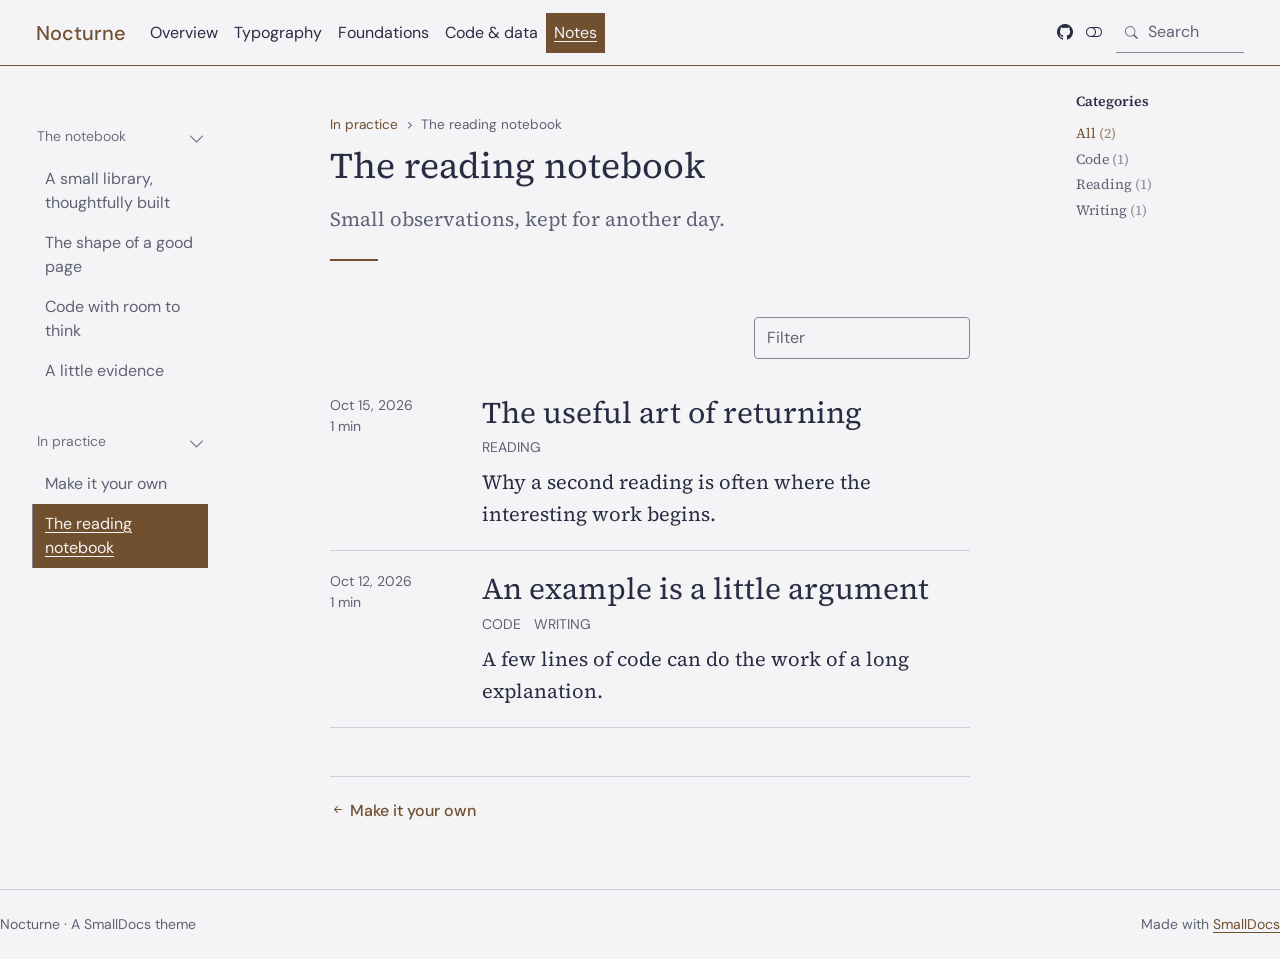
==== commit 60ca3371: "Built site" ====
--- a/notes/index.html
+++ b/notes/index.html
@@ -1,4 +1,4 @@
-<!doctype html><html lang="en"><head><meta charset="utf-8"><meta name="generator" content="smalldocs-0.3.1"><meta name="viewport" content="width=device-width, initial-scale=1.0, user-scalable=yes"><title>The reading notebook – Nocturne</title><link rel="icon" href="../site_libs/themes/nocturne/logo.svg"><link rel="stylesheet" href="../site_libs/themes/nocturne/nocturne.css" data-mode="light" class="quarto-color-scheme" id="quarto-bootstrap-light" media="not all and (prefers-color-scheme: dark)"><link rel="stylesheet" href="../site_libs/themes/nocturne/nocturne-dark.css" data-mode="dark" class="quarto-color-scheme quarto-color-alternate" id="quarto-bootstrap-dark" media="(prefers-color-scheme: dark)"><link rel="stylesheet" href="../site_libs/bootstrap-icons/bootstrap-icons.min.css"><link rel="stylesheet" href="../site_libs/smalldocs.css"><meta name="smalldocs:offset" content="../"><script src="../site_libs/bootstrap/bootstrap.bundle.min.js"></script><script src="../site_libs/fuse/fuse.min.js"></script><script src="../site_libs/smalldocs.js" defer></script><script>(function(){var d=document.documentElement,s=null;try{s=localStorage.getItem('smalldocs-scheme')}catch(e){}var alt=s?s==='alternate':!!(window.matchMedia&&matchMedia('(prefers-color-scheme: dark)').matches);var ls=document.querySelectorAll('link.quarto-color-scheme');if(alt)d.dataset.scheme='alternate';if(s)ls.forEach(function(l){var on=l.classList.contains('quarto-color-alternate')===alt;if(on)l.setAttribute('blocking','render');l.media=on?'all':'not all'});var on=ls[alt?1:0];if(on&&on.dataset.mode==='dark')d.classList.add('quarto-dark')})();</script></head><body class="nav-sidebar floating nav-fixed listing"><header id="quarto-header" class="headroom sticky-top"><nav class="navbar navbar-expand-lg sd-navbar-default"><div class="navbar-container container-fluid"><div class="navbar-brand-container mx-auto"><a class="navbar-brand" href="../index.html"><span class="navbar-title">Nocturne</span></a></div><button class="navbar-toggler" type="button" data-bs-toggle="collapse" data-bs-target="#navbarCollapse" aria-controls="navbarCollapse" aria-expanded="false" aria-label="Toggle navigation"><span class="navbar-toggler-icon"></span></button><div class="collapse navbar-collapse" id="navbarCollapse"><ul class="navbar-nav navbar-nav-scroll me-auto"><li class="nav-item"><a class="nav-link" href="../index.html"><span class="menu-text">Overview</span></a></li><li class="nav-item"><a class="nav-link" href="../pages/typography.html"><span class="menu-text">Typography</span></a></li><li class="nav-item"><a class="nav-link" href="../pages/code.html"><span class="menu-text">Code &amp; data</span></a></li><li class="nav-item"><a class="nav-link active" href="index.html" aria-current="page"><span class="menu-text">Notes</span></a></li></ul><ul class="navbar-nav navbar-nav-scroll ms-auto"><li class="nav-item compact"><a class="nav-link" href="https://github.com/rahuldave/smalldocs-nocturne" aria-label="github"><i class="bi bi-github" role="img"></i></a></li><li class="nav-item compact"><a class="quarto-color-scheme-toggle nav-link" href="" title="Toggle dark mode" onclick="window.smalldocsToggleScheme(); return false;"><i class="bi"></i></a></li></ul><div class="quarto-navbar-tools"><div class="smalldocs-search" id="quarto-search"><i class="bi bi-search" aria-hidden="true"></i><input type="search" class="form-control form-control-sm" placeholder="Search" aria-label="Search" autocomplete="off"><div class="smalldocs-search-results dropdown-menu"></div></div></div></div></div></nav><nav class="quarto-secondary-nav"><div class="container-fluid d-flex"><button type="button" class="quarto-btn-toggle btn" aria-controls="quarto-sidebar" aria-label="Toggle sidebar navigation"><i class="bi bi-layout-text-sidebar-reverse"></i></button><nav class="quarto-page-breadcrumbs" aria-label="breadcrumb"><ol class="breadcrumb"><li class="breadcrumb-item"><a href="../pages/install.html">In practice</a></li><li class="breadcrumb-item"><a href="index.html">The reading notebook</a></li></ol></nav></div></nav></header><div id="quarto-content" class="quarto-container page-columns page-rows-contents page-layout-article has-sidebar has-margin"><nav id="quarto-sidebar" class="sidebar collapse collapse-horizontal quarto-sidebar-collapse-item sidebar-navigation floating overflow-auto"><div class="sidebar-menu-container"><ul class="list-unstyled mt-1"><li class="sidebar-item sidebar-item-section"><div class="sidebar-item-container"><a class="sidebar-item-text sidebar-link text-start" data-bs-toggle="collapse" data-bs-target="#quarto-sidebar-section-1" role="navigation" aria-expanded="true"><span class="menu-text">The notebook</span></a><a class="sidebar-item-toggle text-start" data-bs-toggle="collapse" data-bs-target="#quarto-sidebar-section-1" role="navigation" aria-expanded="true" aria-label="Toggle section"><i class="bi bi-chevron-right ms-2"></i></a></div><ul id="quarto-sidebar-section-1" class="collapse list-unstyled sidebar-section depth1 show"><li class="sidebar-item"><div class="sidebar-item-container"><a href="../index.html" class="sidebar-item-text sidebar-link"><span class="menu-text">A small library, thoughtfully built</span></a></div></li><li class="sidebar-item"><div class="sidebar-item-container"><a href="../pages/typography.html" class="sidebar-item-text sidebar-link"><span class="menu-text">The shape of a good page</span></a></div></li><li class="sidebar-item"><div class="sidebar-item-container"><a href="../pages/code.html" class="sidebar-item-text sidebar-link"><span class="menu-text">Code with room to think</span></a></div></li><li class="sidebar-item"><div class="sidebar-item-container"><a href="../pages/figures.html" class="sidebar-item-text sidebar-link"><span class="menu-text">A little evidence</span></a></div></li></ul></li><li class="sidebar-item sidebar-item-section"><div class="sidebar-item-container"><a class="sidebar-item-text sidebar-link text-start" data-bs-toggle="collapse" data-bs-target="#quarto-sidebar-section-2" role="navigation" aria-expanded="true"><span class="menu-text">In practice</span></a><a class="sidebar-item-toggle text-start" data-bs-toggle="collapse" data-bs-target="#quarto-sidebar-section-2" role="navigation" aria-expanded="true" aria-label="Toggle section"><i class="bi bi-chevron-right ms-2"></i></a></div><ul id="quarto-sidebar-section-2" class="collapse list-unstyled sidebar-section depth1 show"><li class="sidebar-item"><div class="sidebar-item-container"><a href="../pages/install.html" class="sidebar-item-text sidebar-link"><span class="menu-text">Make it your own</span></a></div></li><li class="sidebar-item"><div class="sidebar-item-container"><a href="index.html" class="sidebar-item-text sidebar-link active" aria-current="page"><span class="menu-text">The reading notebook</span></a></div></li></ul></li></ul></div></nav><div id="quarto-sidebar-glass" class="quarto-sidebar-collapse-item"></div><div id="quarto-margin-sidebar" class="sidebar margin-sidebar"><div class="quarto-listing-category-title">Categories</div><div class="quarto-listing-category category-default"><div class="category" data-category="">All <span class=quarto-category-count>(2)</span></div><div class="category" data-category="Code">Code <span class=quarto-category-count>(1)</span></div><div class="category" data-category="Reading">Reading <span class=quarto-category-count>(1)</span></div><div class="category" data-category="Writing">Writing <span class=quarto-category-count>(1)</span></div></div></div><main class="content" id="quarto-document-content"><header id="title-block-header" class="quarto-title-block default"><nav class="quarto-page-breadcrumbs quarto-title-breadcrumbs d-none d-lg-block" aria-label="breadcrumb"><ol class="breadcrumb"><li class="breadcrumb-item"><a href="../pages/install.html">In practice</a></li><li class="breadcrumb-item"><a href="index.html">The reading notebook</a></li></ol></nav><div class="quarto-title"><h1 class="title">The reading notebook</h1><p class="subtitle lead">Small observations, kept for another day.</p></div><div class="quarto-title-meta"></div></header><div class="quarto-listing quarto-listing-container-default" id="listing-listing" data-page-size="50"><div class="listing-actions-group"><div class="quarto-listing-filter"><input type="search" class="form-control form-control-sm listing-filter" placeholder="Filter" aria-label="Filter listings"></div></div><div class="list quarto-listing-default"><div class="quarto-post image-right" data-index="0" data-categories="[&quot;Reading&quot;]" data-sort="{&quot;date&quot;: &quot;2026-10-15&quot;, &quot;title&quot;: &quot;the useful art of returning&quot;, &quot;filename&quot;: &quot;attention.qmd&quot;, &quot;file-modified&quot;: 1792173965.262601, &quot;reading-time&quot;: 59, &quot;word-count&quot;: 59}" data-text="the useful art of returning  why a second reading is often where the interesting work begins.  reading"><div class="metadata"><a href="attention.html" class="no-external"><div class="listing-date">Oct 15, 2026</div><div class="listing-reading-time">1 min</div></a></div><div class="body"><a href="attention.html" class="no-external"><h3 class="no-anchor listing-title">The useful art of returning</h3></a><div class="listing-categories"><div class="listing-category" data-category="Reading">Reading</div></div><div class="listing-description"><a href="attention.html" class="no-external">Why a second reading is often where the interesting work begins.</a></div></div></div><div class="quarto-post image-right" data-index="1" data-categories="[&quot;Code&quot;, &quot;Writing&quot;]" data-sort="{&quot;date&quot;: &quot;2026-10-12&quot;, &quot;title&quot;: &quot;an example is a little argument&quot;, &quot;filename&quot;: &quot;examples.qmd&quot;, &quot;file-modified&quot;: 1792173965.2630246, &quot;reading-time&quot;: 52, &quot;word-count&quot;: 52}" data-text="an example is a little argument  a few lines of code can do the work of a long explanation.  code writing"><div class="metadata"><a href="examples.html" class="no-external"><div class="listing-date">Oct 12, 2026</div><div class="listing-reading-time">1 min</div></a></div><div class="body"><a href="examples.html" class="no-external"><h3 class="no-anchor listing-title">An example is a little argument</h3></a><div class="listing-categories"><div class="listing-category" data-category="Code">Code</div><div class="listing-category" data-category="Writing">Writing</div></div><div class="listing-description"><a href="examples.html" class="no-external">A few lines of code can do the work of a long explanation.</a></div></div></div></div><div class="listing-no-matching d-none">No matching items</div><nav class="listing-pagination" aria-label="Pages"></nav></div><nav class="page-navigation"><div class="nav-page nav-page-previous"><a href="../pages/install.html" class="pagination-link"><i class="bi bi-arrow-left-short"></i> <span class="nav-page-text">Make it your own</span></a></div><div class="nav-page nav-page-next"></div></nav></main></div><footer class="footer"><div class="nav-footer"><div class="nav-footer-left">Nocturne · A SmallDocs theme</div><div class="nav-footer-center"></div><div class="nav-footer-right">Made with <a href="https://github.com/rahuldave/smalldocs">SmallDocs</a></div></div></footer><!-- Demo-only: allow direct links to the light and dark specimens. -->
+<!doctype html><html lang="en"><head><meta charset="utf-8"><meta name="generator" content="smalldocs-0.3.1"><meta name="viewport" content="width=device-width, initial-scale=1.0, user-scalable=yes"><title>The reading notebook – Nocturne</title><link rel="icon" href="../site_libs/themes/nocturne/logo.svg"><link rel="stylesheet" href="../site_libs/themes/nocturne/nocturne.css" data-mode="light" class="quarto-color-scheme" id="quarto-bootstrap-light" media="not all and (prefers-color-scheme: dark)"><link rel="stylesheet" href="../site_libs/themes/nocturne/nocturne-dark.css" data-mode="dark" class="quarto-color-scheme quarto-color-alternate" id="quarto-bootstrap-dark" media="(prefers-color-scheme: dark)"><link rel="stylesheet" href="../site_libs/bootstrap-icons/bootstrap-icons.min.css"><link rel="stylesheet" href="../site_libs/smalldocs.css"><meta name="smalldocs:offset" content="../"><script src="../site_libs/bootstrap/bootstrap.bundle.min.js"></script><script src="../site_libs/fuse/fuse.min.js"></script><script src="../site_libs/smalldocs.js" defer></script><script>(function(){var d=document.documentElement,s=null;try{s=localStorage.getItem('smalldocs-scheme')}catch(e){}var alt=s?s==='alternate':!!(window.matchMedia&&matchMedia('(prefers-color-scheme: dark)').matches);var ls=document.querySelectorAll('link.quarto-color-scheme');if(alt)d.dataset.scheme='alternate';if(s)ls.forEach(function(l){var on=l.classList.contains('quarto-color-alternate')===alt;if(on)l.setAttribute('blocking','render');l.media=on?'all':'not all'});var on=ls[alt?1:0];if(on&&on.dataset.mode==='dark')d.classList.add('quarto-dark')})();</script></head><body class="nav-sidebar floating nav-fixed listing"><header id="quarto-header" class="headroom sticky-top"><nav class="navbar navbar-expand-lg sd-navbar-default"><div class="navbar-container container-fluid"><div class="navbar-brand-container mx-auto"><a class="navbar-brand" href="../index.html"><span class="navbar-title">Nocturne</span></a></div><button class="navbar-toggler" type="button" data-bs-toggle="collapse" data-bs-target="#navbarCollapse" aria-controls="navbarCollapse" aria-expanded="false" aria-label="Toggle navigation"><span class="navbar-toggler-icon"></span></button><div class="collapse navbar-collapse" id="navbarCollapse"><ul class="navbar-nav navbar-nav-scroll me-auto"><li class="nav-item"><a class="nav-link" href="../index.html"><span class="menu-text">Overview</span></a></li><li class="nav-item"><a class="nav-link" href="../pages/typography.html"><span class="menu-text">Typography</span></a></li><li class="nav-item"><a class="nav-link" href="../pages/foundations.html"><span class="menu-text">Foundations</span></a></li><li class="nav-item"><a class="nav-link" href="../pages/code.html"><span class="menu-text">Code &amp; data</span></a></li><li class="nav-item"><a class="nav-link active" href="index.html" aria-current="page"><span class="menu-text">Notes</span></a></li></ul><ul class="navbar-nav navbar-nav-scroll ms-auto"><li class="nav-item compact"><a class="nav-link" href="https://github.com/rahuldave/smalldocs-nocturne" aria-label="github"><i class="bi bi-github" role="img"></i></a></li><li class="nav-item compact"><a class="quarto-color-scheme-toggle nav-link" href="" title="Toggle dark mode" onclick="window.smalldocsToggleScheme(); return false;"><i class="bi"></i></a></li></ul><div class="quarto-navbar-tools"><div class="smalldocs-search" id="quarto-search"><i class="bi bi-search" aria-hidden="true"></i><input type="search" class="form-control form-control-sm" placeholder="Search" aria-label="Search" autocomplete="off"><div class="smalldocs-search-results dropdown-menu"></div></div></div></div></div></nav><nav class="quarto-secondary-nav"><div class="container-fluid d-flex"><button type="button" class="quarto-btn-toggle btn" aria-controls="quarto-sidebar" aria-label="Toggle sidebar navigation"><i class="bi bi-layout-text-sidebar-reverse"></i></button><nav class="quarto-page-breadcrumbs" aria-label="breadcrumb"><ol class="breadcrumb"><li class="breadcrumb-item"><a href="../pages/install.html">In practice</a></li><li class="breadcrumb-item"><a href="index.html">The reading notebook</a></li></ol></nav></div></nav></header><div id="quarto-content" class="quarto-container page-columns page-rows-contents page-layout-article has-sidebar has-margin"><nav id="quarto-sidebar" class="sidebar collapse collapse-horizontal quarto-sidebar-collapse-item sidebar-navigation floating overflow-auto"><div class="sidebar-menu-container"><ul class="list-unstyled mt-1"><li class="sidebar-item sidebar-item-section"><div class="sidebar-item-container"><a class="sidebar-item-text sidebar-link text-start" data-bs-toggle="collapse" data-bs-target="#quarto-sidebar-section-1" role="navigation" aria-expanded="true"><span class="menu-text">The notebook</span></a><a class="sidebar-item-toggle text-start" data-bs-toggle="collapse" data-bs-target="#quarto-sidebar-section-1" role="navigation" aria-expanded="true" aria-label="Toggle section"><i class="bi bi-chevron-right ms-2"></i></a></div><ul id="quarto-sidebar-section-1" class="collapse list-unstyled sidebar-section depth1 show"><li class="sidebar-item"><div class="sidebar-item-container"><a href="../index.html" class="sidebar-item-text sidebar-link"><span class="menu-text">A small library, thoughtfully built</span></a></div></li><li class="sidebar-item"><div class="sidebar-item-container"><a href="../pages/typography.html" class="sidebar-item-text sidebar-link"><span class="menu-text">The shape of a good page</span></a></div></li><li class="sidebar-item"><div class="sidebar-item-container"><a href="../pages/code.html" class="sidebar-item-text sidebar-link"><span class="menu-text">Code with room to think</span></a></div></li><li class="sidebar-item"><div class="sidebar-item-container"><a href="../pages/figures.html" class="sidebar-item-text sidebar-link"><span class="menu-text">A little evidence</span></a></div></li></ul></li><li class="sidebar-item sidebar-item-section"><div class="sidebar-item-container"><a class="sidebar-item-text sidebar-link text-start" data-bs-toggle="collapse" data-bs-target="#quarto-sidebar-section-2" role="navigation" aria-expanded="true"><span class="menu-text">In practice</span></a><a class="sidebar-item-toggle text-start" data-bs-toggle="collapse" data-bs-target="#quarto-sidebar-section-2" role="navigation" aria-expanded="true" aria-label="Toggle section"><i class="bi bi-chevron-right ms-2"></i></a></div><ul id="quarto-sidebar-section-2" class="collapse list-unstyled sidebar-section depth1 show"><li class="sidebar-item"><div class="sidebar-item-container"><a href="../pages/install.html" class="sidebar-item-text sidebar-link"><span class="menu-text">Make it your own</span></a></div></li><li class="sidebar-item"><div class="sidebar-item-container"><a href="index.html" class="sidebar-item-text sidebar-link active" aria-current="page"><span class="menu-text">The reading notebook</span></a></div></li></ul></li></ul></div></nav><div id="quarto-sidebar-glass" class="quarto-sidebar-collapse-item"></div><div id="quarto-margin-sidebar" class="sidebar margin-sidebar"><div class="quarto-listing-category-title">Categories</div><div class="quarto-listing-category category-default"><div class="category" data-category="">All <span class=quarto-category-count>(2)</span></div><div class="category" data-category="Code">Code <span class=quarto-category-count>(1)</span></div><div class="category" data-category="Reading">Reading <span class=quarto-category-count>(1)</span></div><div class="category" data-category="Writing">Writing <span class=quarto-category-count>(1)</span></div></div></div><main class="content" id="quarto-document-content"><header id="title-block-header" class="quarto-title-block default"><nav class="quarto-page-breadcrumbs quarto-title-breadcrumbs d-none d-lg-block" aria-label="breadcrumb"><ol class="breadcrumb"><li class="breadcrumb-item"><a href="../pages/install.html">In practice</a></li><li class="breadcrumb-item"><a href="index.html">The reading notebook</a></li></ol></nav><div class="quarto-title"><h1 class="title">The reading notebook</h1><p class="subtitle lead">Small observations, kept for another day.</p></div><div class="quarto-title-meta"></div></header><div class="quarto-listing quarto-listing-container-default" id="listing-listing" data-page-size="50"><div class="listing-actions-group"><div class="quarto-listing-filter"><input type="search" class="form-control form-control-sm listing-filter" placeholder="Filter" aria-label="Filter listings"></div></div><div class="list quarto-listing-default"><div class="quarto-post image-right" data-index="0" data-categories="[&quot;Reading&quot;]" data-sort="{&quot;date&quot;: &quot;2026-10-15&quot;, &quot;title&quot;: &quot;the useful art of returning&quot;, &quot;filename&quot;: &quot;attention.qmd&quot;, &quot;file-modified&quot;: 1792173965.262601, &quot;reading-time&quot;: 59, &quot;word-count&quot;: 59}" data-text="the useful art of returning  why a second reading is often where the interesting work begins.  reading"><div class="metadata"><a href="attention.html" class="no-external"><div class="listing-date">Oct 15, 2026</div><div class="listing-reading-time">1 min</div></a></div><div class="body"><a href="attention.html" class="no-external"><h3 class="no-anchor listing-title">The useful art of returning</h3></a><div class="listing-categories"><div class="listing-category" data-category="Reading">Reading</div></div><div class="listing-description"><a href="attention.html" class="no-external">Why a second reading is often where the interesting work begins.</a></div></div></div><div class="quarto-post image-right" data-index="1" data-categories="[&quot;Code&quot;, &quot;Writing&quot;]" data-sort="{&quot;date&quot;: &quot;2026-10-12&quot;, &quot;title&quot;: &quot;an example is a little argument&quot;, &quot;filename&quot;: &quot;examples.qmd&quot;, &quot;file-modified&quot;: 1792173965.2630246, &quot;reading-time&quot;: 52, &quot;word-count&quot;: 52}" data-text="an example is a little argument  a few lines of code can do the work of a long explanation.  code writing"><div class="metadata"><a href="examples.html" class="no-external"><div class="listing-date">Oct 12, 2026</div><div class="listing-reading-time">1 min</div></a></div><div class="body"><a href="examples.html" class="no-external"><h3 class="no-anchor listing-title">An example is a little argument</h3></a><div class="listing-categories"><div class="listing-category" data-category="Code">Code</div><div class="listing-category" data-category="Writing">Writing</div></div><div class="listing-description"><a href="examples.html" class="no-external">A few lines of code can do the work of a long explanation.</a></div></div></div></div><div class="listing-no-matching d-none">No matching items</div><nav class="listing-pagination" aria-label="Pages"></nav></div><nav class="page-navigation"><div class="nav-page nav-page-previous"><a href="../pages/install.html" class="pagination-link"><i class="bi bi-arrow-left-short"></i> <span class="nav-page-text">Make it your own</span></a></div><div class="nav-page nav-page-next"></div></nav></main></div><footer class="footer"><div class="nav-footer"><div class="nav-footer-left">Nocturne · A SmallDocs theme</div><div class="nav-footer-center"></div><div class="nav-footer-right">Made with <a href="https://github.com/rahuldave/smalldocs">SmallDocs</a></div></div></footer><!-- Demo-only: allow direct links to the light and dark specimens. -->
 <script>
 document.addEventListener('DOMContentLoaded', () => {
   const desired = new URLSearchParams(location.search).get('mode');
--- a/site_libs/themes/nocturne/nocturne.css
+++ b/site_libs/themes/nocturne/nocturne.css
@@ -79,7 +79,7 @@
 :root, [data-bs-theme] {
   --e-paper: #f4f3f6;
   --e-ink: #292d43;
-  --e-muted: #626779;
+  --e-muted: #5e6274;
   --e-panel: #eae9ef;
   --e-line: #d0cddc;
   --e-accent: #71502f;
@@ -91,8 +91,8 @@
   --bs-body-color-rgb: 41, 45, 67;
   --bs-emphasis-color: #292d43;
   --bs-emphasis-color-rgb: 41, 45, 67;
-  --bs-secondary-color: #626779;
-  --bs-secondary-color-rgb: 98, 103, 121;
+  --bs-secondary-color: #5e6274;
+  --bs-secondary-color-rgb: 94, 98, 116;
   --bs-secondary-bg: #eae9ef;
   --bs-secondary-bg-rgb: 234, 233, 239;
   --bs-tertiary-bg: #eae9ef;
@@ -105,123 +105,362 @@
   --bs-primary-rgb: 113, 80, 47;
   --bs-heading-color: #292d43; --bs-border-color: #d0cddc; --bs-border-color-translucent: #d0cddc; --bs-code-color: #624e85;
   --bs-primary-text-emphasis: #71502f; --bs-primary-bg-subtle: #eae9ef; --bs-primary-border-subtle: #d0cddc; --bs-focus-ring-color: rgba(113, 80, 47, .25);
+  --e-select-image: url("data:image/svg+xml,<svg xmlns='http://www.w3.org/2000/svg' viewBox='0 0 16 16'><path fill='none' stroke='%23292d43' stroke-linecap='round' stroke-linejoin='round' stroke-width='2' d='m3 6 5 5 5-5'/></svg>");
+  --e-check-image: url("data:image/svg+xml,<svg xmlns='http://www.w3.org/2000/svg' viewBox='0 0 16 16'><path fill='none' stroke='%23f4f3f6' stroke-linecap='round' stroke-linejoin='round' stroke-width='3' d='m4 8 3 3 5-6'/></svg>");
+  --e-radio-image: url("data:image/svg+xml,<svg xmlns='http://www.w3.org/2000/svg' viewBox='0 0 16 16'><circle cx='8' cy='8' r='4' fill='%23f4f3f6'/></svg>");
+  --e-dash-image: url("data:image/svg+xml,<svg xmlns='http://www.w3.org/2000/svg' viewBox='0 0 16 16'><path stroke='%23f4f3f6' stroke-linecap='round' stroke-width='3' d='M4 8h8'/></svg>");
+}
+:root, [data-bs-theme] {
+  --f-paper: #f4f3f6;
+  --f-ink: #292d43;
+  --f-muted: #5e6274;
+  --f-panel: #eae9ef;
+  --f-line: #d0cddc;
+  --f-accent: #71502f;
+  --f-secondary: #624e85;
+  --f-code: #eae9ef;
+  --f-accent-text: #71502f;
+  --f-secondary-text: #624e85;
+  --f-focus: #71502f;
+  --f-control-boundary: #87858f;
+  --f-primary-fill: #71502f;
+  --f-button-ink: #f4f3f6;
+  --f-secondary-action: #292d43;
+  --f-primary-hover-fill: #684a2c;
+  --f-primary-hover-ink: #f4f3f6;
+  --f-link-hover: #684a2c;
+  --f-decorative-line: #d0cddc;
+  --f-code-ink: #292d43;
+  --f-selected-fill: #71502f;
+  --f-selected-ink: #f4f3f6;
+  --f-disabled-fill: #eae9ef;
+  --f-disabled-ink: #5e6274;
+  --bs-body-bg: #f4f3f6;
+  --bs-body-bg-rgb: 244, 243, 246;
+  --bs-body-color: #292d43;
+  --bs-body-color-rgb: 41, 45, 67;
+  --bs-emphasis-color: #292d43;
+  --bs-emphasis-color-rgb: 41, 45, 67;
+  --bs-heading-color: #292d43;
+  --bs-heading-color-rgb: 41, 45, 67;
+  --bs-secondary-color: #5e6274;
+  --bs-secondary-color-rgb: 94, 98, 116;
+  --bs-secondary-bg: #eae9ef;
+  --bs-secondary-bg-rgb: 234, 233, 239;
+  --bs-tertiary-bg: #eae9ef;
+  --bs-tertiary-bg-rgb: 234, 233, 239;
+  --bs-link-color: #71502f;
+  --bs-link-color-rgb: 113, 80, 47;
+  --bs-link-hover-color: #684a2c;
+  --bs-link-hover-color-rgb: 104, 74, 44;
+  --bs-primary: #71502f;
+  --bs-primary-rgb: 113, 80, 47;
+  --bs-border-color: #d0cddc;
+  --bs-border-color-rgb: 208, 205, 220;
+  --bs-code-color: #292d43;
+  --bs-code-color-rgb: 41, 45, 67;
+  --bs-primary-text-emphasis: #71502f;
+  --bs-primary-text-emphasis-rgb: 113, 80, 47;
+  --bs-primary-bg-subtle: #eae9ef;
+  --bs-primary-bg-subtle-rgb: 234, 233, 239;
+  --bs-primary-border-subtle: #87858f;
+  --bs-primary-border-subtle-rgb: 135, 133, 143;
+  --bs-border-color-translucent: var(--f-decorative-line);
+  --bs-focus-ring-color: var(--f-focus);
+  --f-success-fill: #e6f1e8;
+  --f-success-ink: #204b32;
+  --f-success-boundary: #73907c;
+  --bs-success: #73907c;
+  --bs-success-rgb: 115, 144, 124;
+  --bs-success-text-emphasis: #204b32;
+  --bs-success-bg-subtle: #e6f1e8;
+  --bs-success-border-subtle: #73907c;
+  --f-warning-fill: #fbf1dc;
+  --f-warning-ink: #604414;
+  --f-warning-boundary: #a0895a;
+  --bs-warning: #a0895a;
+  --bs-warning-rgb: 160, 137, 90;
+  --bs-warning-text-emphasis: #604414;
+  --bs-warning-bg-subtle: #fbf1dc;
+  --bs-warning-border-subtle: #a0895a;
+  --f-danger-fill: #f9e9e5;
+  --f-danger-ink: #803c32;
+  --f-danger-boundary: #a97e74;
+  --bs-danger: #a97e74;
+  --bs-danger-rgb: 169, 126, 116;
+  --bs-danger-text-emphasis: #803c32;
+  --bs-danger-bg-subtle: #f9e9e5;
+  --bs-danger-border-subtle: #a97e74;
+  --f-info-fill: #e7eff8;
+  --f-info-ink: #245c86;
+  --f-info-boundary: #708ca5;
+  --bs-info: #708ca5;
+  --bs-info-rgb: 112, 140, 165;
+  --bs-info-text-emphasis: #245c86;
+  --bs-info-bg-subtle: #e7eff8;
+  --bs-info-border-subtle: #708ca5;
+  --f-menu-image: url("data:image/svg+xml,<svg xmlns='http://www.w3.org/2000/svg' viewBox='0 0 30 30'><path stroke='%23292d43' stroke-width='2' stroke-linecap='round' d='M4 7h22M4 15h22M4 23h22'/></svg>");
 }
 :root, [data-bs-theme] { color-scheme: light; }
 :root, [data-bs-theme] { --e-heading: "Source Serif 4", Georgia, serif; --e-body: "Source Serif 4", Georgia, serif; }
-/* SmallDocs loads its layout after the theme; html prefixes preserve theme rules. */
+/* Structural SmallDocs/Quarto integration. Foundation job variables are generated. */
+html:root, html.quarto-dark:root {
+  --sd-root-font-size: 16px;
+  --sd-body-width: 640px; --sd-sidebar-width: 200px; --sd-margin-width: 180px;
+  --sd-gap: var(--f-reading-space-columns);
+  --sd-inline-code: var(--f-code-ink); --sd-code-bg: var(--f-code);
+  --quarto-hl-kw: var(--f-accent-text); --quarto-hl-cf: var(--f-accent-text); --quarto-hl-im: var(--f-accent-text);
+  --quarto-hl-st: var(--f-secondary-text); --quarto-hl-ch: var(--f-secondary-text); --quarto-hl-ss: var(--f-secondary-text);
+  --quarto-hl-co: var(--f-muted); --quarto-hl-do: var(--f-muted); --quarto-hl-op: var(--f-muted);
+  --quarto-hl-fu: var(--f-accent-text); --quarto-hl-dv: var(--f-secondary-text); --quarto-hl-fl: var(--f-secondary-text);
+  --quarto-hl-bn: var(--f-secondary-text); --quarto-hl-dt: var(--f-secondary-text); --quarto-hl-cn: var(--f-secondary-text);
+  --quarto-hl-va: var(--f-ink); --quarto-hl-text: var(--f-ink); --quarto-hl-at: var(--f-accent-text);
+}
+body { -webkit-font-smoothing: antialiased; text-rendering: optimizeLegibility; }
+::selection { background: var(--f-selected-fill); color: var(--f-selected-ink); }
+a { text-underline-offset: .2em; text-decoration-thickness: 1px; }
+html .quarto-title h1.title { max-width:26ch; }
+html .quarto-title .subtitle { max-width:48ch; }
+html .quarto-title-meta { border-top:1px solid var(--f-decorative-line); padding-top:var(--f-space-16); }
+html main.content blockquote { border-left:2px solid var(--f-secondary-text); color:var(--f-muted); font-style:italic; }
+html main.content blockquote p:last-child { margin-bottom:0; }
+html hr { border-color:var(--f-decorative-line); opacity:1; }
+html code,html pre,html kbd,html samp { font-variant-ligatures:none; }
+html :not(pre)>code { padding:var(--f-space-0) var(--f-space-4); background:var(--f-panel); border-radius:var(--bs-border-radius); }
+html div.sourceCode { border:1px solid var(--f-decorative-line); }
+html pre { tab-size:4; }
+html .code-with-filename-file { border:1px solid var(--f-decorative-line); background:var(--f-panel); color:var(--f-muted); font-family:var(--f-font-code); }
+html .code-with-filename div.sourceCode { border-top:0; }
+html .code-copy-button { color:var(--f-muted); }
+html .sd-navbar-default { background:var(--f-paper); border-bottom:1px solid var(--f-decorative-line); }
+html #quarto-header .navbar { padding:var(--f-space-12) max(var(--f-reading-space-outer),calc((100vw - 1280px)/2)); }
+html .navbar-toggler { border:0; }
+html .quarto-navbar-tools .smalldocs-search input { width:8rem; background:transparent; border:0; border-bottom:1px solid var(--f-control-boundary); border-radius:0; }
+html .quarto-navbar-tools .smalldocs-search input:focus { width:12rem; }
+html .sidebar-navigation { padding-top:var(--f-reading-space-group); }
+html .sidebar-item-section { margin-top:var(--f-space-32); }
+html .sidebar-item-section:first-child { margin-top:0; }
+html .sidebar-item-section>.sidebar-item-container .sidebar-link { padding-bottom:var(--f-space-12); }
+html .sidebar-link { color:var(--f-muted); opacity:1; padding:var(--f-space-8) var(--f-space-12); border-left:1px solid transparent; }
+html .sidebar-item .sidebar-item-toggle { color:var(--f-muted); }
+html #TOC .nav-link { color:var(--f-muted); }
+html #TOC .nav-link.active { color:var(--f-accent-text); border-left-color:var(--f-accent-text); text-decoration:underline; }
+html #TOC .nav-link:hover { color:var(--f-link-hover); }
+html .callout { border:1px solid var(--f-decorative-line); border-left-width:2px; }
+html .callout-body>:last-child { margin-bottom:0; }
+html .table { --bs-table-border-color:var(--f-decorative-line); --bs-table-hover-bg:var(--f-panel); }
+html .table th { font-weight:600; border-bottom:1px solid var(--f-ink); }
+html .quarto-category,html .listing-category { border:0; padding-left:0; }
+html .card { --bs-card-bg:var(--f-paper); }
+html .footer { border-top:1px solid var(--f-decorative-line); padding:var(--f-space-24) 0; }
+html .btn { --bs-btn-focus-shadow-rgb:var(--bs-primary-rgb); }
+html .form-check-input[type=checkbox]:checked { --bs-form-check-bg-image:var(--e-check-image); }
+html .form-check-input[type=radio]:checked { --bs-form-check-bg-image:var(--e-radio-image); }
+html .form-check-input[type=checkbox]:indeterminate { --bs-form-check-bg-image:var(--e-dash-image); }
+html .form-select { --bs-form-select-bg-img:var(--e-select-image); }
+@media(max-width:575.98px) { html #quarto-header .navbar { padding-inline:var(--f-reading-space-narrowOuter); } }
+html .sd-navbar-default { border-bottom-color:var(--f-accent-text); }
+html .quarto-title::after { content:""; display:block; width:var(--f-space-48); border-top:2px solid var(--f-accent-text); margin-top:var(--f-space-24); }
+html main.content blockquote { color:var(--f-ink); }
 :root, [data-bs-theme] {
-  --bs-font-sans-serif: "DM Sans", system-ui, sans-serif;
-  --bs-font-monospace: "IBM Plex Mono", ui-monospace, monospace;
-  --bs-body-font-family: var(--e-body);
-  --bs-body-font-size: 1.08rem;
-  --bs-body-line-height: 1.75;
-  --bs-border-radius: 3px; --bs-border-radius-sm: 2px; --bs-border-radius-lg: 5px;
-}
-html:root, html.quarto-dark:root {
-  --sd-root-font-size: 17px;
-  --sd-body-width: 710px; --sd-sidebar-width: 200px; --sd-margin-width: 180px; --sd-gap: 3rem;
-  --sd-inline-code: var(--e-secondary); --sd-code-bg: var(--e-code);
-  --quarto-hl-kw: var(--e-accent); --quarto-hl-cf: var(--e-accent); --quarto-hl-im: var(--e-accent);
-  --quarto-hl-st: var(--e-secondary); --quarto-hl-ch: var(--e-secondary); --quarto-hl-ss: var(--e-secondary);
-  --quarto-hl-co: var(--e-muted); --quarto-hl-do: var(--e-muted); --quarto-hl-op: var(--e-muted);
-  --quarto-hl-fu: var(--e-accent); --quarto-hl-dv: var(--e-secondary); --quarto-hl-fl: var(--e-secondary);
-  --quarto-hl-bn: var(--e-secondary); --quarto-hl-dt: var(--e-secondary); --quarto-hl-cn: var(--e-secondary);
-  --quarto-hl-va: var(--e-ink); --quarto-hl-text: var(--e-ink);
-}
-html.quarto-dark:root { --sd-inline-code: var(--e-secondary); --sd-code-bg: var(--e-code); }
-body { -webkit-font-smoothing: antialiased; text-rendering: optimizeLegibility; }
-::selection { background: color-mix(in srgb, var(--e-accent) 22%, transparent); }
-a { text-underline-offset: .2em; text-decoration-thickness: 1px; }
-a:hover { color: var(--e-secondary); }
-a:focus-visible, button:focus-visible, input:focus-visible, summary:focus-visible { outline: 2px solid var(--e-secondary); outline-offset: 4px; }
-html main.content { padding-top: 3.2rem; padding-bottom: 3.5rem; }
-html .quarto-title-block { margin-bottom: 2rem; }
-html .quarto-title h1.title { font: 400 clamp(2.6rem, 4.5vw, 3.8rem)/1.08 var(--e-heading); letter-spacing: -.035em; color: var(--e-accent); max-width: 16ch; margin: 0 0 1rem; }
-html .quarto-title .subtitle { font: 400 1.12rem/1.6 var(--bs-font-sans-serif); color: var(--e-muted); max-width: 48ch; }
-html main.content :is(h1,h2,h3,h4,h5,h6) { font-family: var(--e-heading); font-weight: 400; letter-spacing: -.02em; }
-html main.content h2 { font-size: 2rem; line-height: 1.2; margin: 2.7rem 0 1rem; padding: 0; border: 0; color: var(--e-accent); }
-html main.content h3 { font-size: 1.4rem; line-height: 1.3; margin: 2rem 0 .8rem; }
-html main.content h4 { font-size: 1.15rem; }
-html main.content p, html main.content li { line-height: 1.75; }
-html main.content p { margin-bottom: 1.25rem; }
-html .quarto-title-meta { font-family: var(--bs-font-sans-serif); font-size: .75rem; border-top: 1px solid var(--e-line); padding-top: 1rem; }
-html .quarto-title-meta-heading { font-size: .64rem; letter-spacing: .12em; }
-html main.content blockquote { margin: 1.8rem 0; padding: .3rem 0 .3rem 1.3rem; border-left: 2px solid var(--e-secondary); color: var(--e-muted); font-style: italic; }
-html main.content blockquote p:last-child { margin-bottom: 0; }
-html hr { border-color: var(--e-line); opacity: 1; margin: 2.5rem 0; }
-html code, html pre, html kbd, html samp { font-family: var(--bs-font-monospace); font-variant-ligatures: none; }
-html :not(pre) > code { padding: .1em .3em; color: var(--e-secondary); background: var(--e-panel); border-radius: 2px; font-size: .8em; }
-html div.sourceCode { border: 1px solid var(--e-line); background: var(--e-code); border-radius: 3px; margin: 1.5rem 0; }
-html pre { font-size: .79rem; line-height: 1.75; tab-size: 4; }
-html pre code { font-size: inherit; line-height: inherit; }
-html .code-with-filename-file { border: 1px solid var(--e-line); background: var(--e-panel); color: var(--e-muted); border-radius: 3px 3px 0 0; font-family: var(--bs-font-monospace); }
-html .code-with-filename-file pre { font-size: .68rem; }
-html .code-with-filename div.sourceCode { border-top: 0; }
-html .code-copy-button { color: var(--e-muted); }
-html .sd-navbar-default { background: var(--e-paper); border-bottom: 1px solid var(--e-line); --bs-navbar-color: var(--e-muted); --bs-navbar-active-color: var(--e-accent); --bs-navbar-hover-color: var(--e-secondary); --bs-navbar-brand-color: var(--e-accent); }
-html #quarto-header .navbar { padding: .85rem max(1rem, calc((100vw - 1280px) / 2)); }
-html .navbar-title { font: 400 1.7rem/1 var(--e-heading); letter-spacing: -.04em; }
-html .navbar { font-family: var(--bs-font-sans-serif); font-size: .78rem; }
-html .navbar .nav-link { padding-left: .9rem; padding-right: .9rem; }
-html .navbar .nav-link.active .menu-text { border-bottom: 1px solid var(--e-secondary); padding-bottom: .25rem; }
-html .navbar-toggler { border: 0; }
-html .quarto-navbar-tools .smalldocs-search input { width: 8rem; font-size: .72rem; background: transparent; border: 0; border-bottom: 1px solid var(--e-line); border-radius: 0; }
-html .quarto-navbar-tools .smalldocs-search input:focus { width: 11rem; box-shadow: none; border-color: var(--e-accent); }
-html .sidebar-navigation { padding-top: 3.4rem; font: 400 .76rem/1.55 var(--bs-font-sans-serif); }
-html .sidebar-item-section { margin-top: 1.8rem; }
-html .sidebar-item-section:first-child { margin-top: 0; }
-html .sidebar-item-section > .sidebar-item-container .sidebar-link { font-size: .63rem; text-transform: uppercase; letter-spacing: .12em; font-weight: 600; color: var(--e-muted); padding-bottom: .7rem; }
-html .sidebar-link { color: var(--e-muted); opacity: 1; padding: .4rem .65rem; border-left: 1px solid transparent; }
-html .sidebar-link.active { color: var(--e-accent); border-left-color: var(--e-secondary); background: var(--e-panel); }
-html .margin-sidebar { padding-top: 3.5rem; font: 400 .7rem/1.6 var(--bs-font-sans-serif); }
-html #TOC #toc-title { font: 500 .62rem var(--bs-font-sans-serif); text-transform: uppercase; letter-spacing: .12em; margin-bottom: 1.1rem; color: var(--e-muted); }
-html #TOC .nav-link { padding-top: .35rem; padding-bottom: .35rem; }
-html .breadcrumb { font-family: var(--bs-font-sans-serif); font-size: .7rem; }
-html .callout { border: 1px solid var(--e-line); border-left: 3px solid var(--e-accent); border-radius: 3px; margin: 1.8rem 0; }
-html .callout-header { background: var(--e-panel); font: 500 .78rem/1.5 var(--bs-font-sans-serif); padding: .65rem .9rem; }
-html .callout-body { font-size: .95rem; padding: .8rem 1rem; }
-html .callout-body > :last-child { margin-bottom: 0; }
-html .callout-warning, html .callout-important { border-left-color: var(--e-secondary); }
-html .panel-tabset .nav-link { font: 500 .76rem/1.5 var(--bs-font-sans-serif); color: var(--e-muted); }
-html .panel-tabset .nav-link.active { color: var(--e-accent); background: var(--e-paper); border-bottom-color: var(--e-paper); }
-html .panel-tabset .tab-content { border-radius: 0 0 3px 3px; }
-html main.content table { font: 400 .78rem/1.65 var(--bs-font-sans-serif); }
-html .table { --bs-table-bg: transparent; --bs-table-border-color: var(--e-line); --bs-table-striped-bg: var(--e-panel); --bs-table-hover-bg: var(--e-panel); }
-html .table th { font-weight: 500; color: var(--e-accent); border-bottom: 1px solid var(--e-ink); }
-html .table td, html .table th { padding: .7rem .65rem; }
-html figcaption, html .quarto-figure figcaption { font: 400 .74rem/1.6 var(--bs-font-sans-serif); color: var(--e-muted); }
-html .footnotes { font-size: .84rem; }
-html .column-margin, html .margin-aside { font: 400 .75rem/1.6 var(--bs-font-sans-serif); }
-html .quarto-post .listing-title { font: 400 1.9rem/1.2 var(--e-heading); letter-spacing: -.02em; }
-html .quarto-post .listing-description { font-size: .95rem; }
-html .quarto-post .metadata, html .quarto-category, html .listing-category, html .listing-actions-group { font-family: var(--bs-font-sans-serif); }
-html .quarto-category, html .listing-category { border: 0; border-radius: 0; font-size: .62rem; letter-spacing: .08em; padding-left: 0; }
-html .quarto-grid-item .card-title { font: 400 1.6rem/1.2 var(--e-heading); }
-html .card { --bs-card-bg: var(--e-paper); }
-html .pagination-link, html .footer { font-family: var(--bs-font-sans-serif); font-size: .73rem; }
-html .footer { border-top: 1px solid var(--e-line); padding-top: 1.5rem; padding-bottom: 1.5rem; }
-html .btn-primary { --bs-btn-bg: var(--e-accent); --bs-btn-color: var(--e-paper); --bs-btn-border-color: var(--e-accent); --bs-btn-hover-bg: var(--e-secondary); --bs-btn-hover-border-color: var(--e-secondary); --bs-btn-hover-color: var(--e-paper); --bs-btn-active-bg: var(--e-secondary); --bs-btn-active-border-color: var(--e-secondary); }
-html .form-control, html .form-select { background-color: var(--e-paper); color: var(--e-ink); border-color: var(--e-line); }
-html .form-control:focus, html .form-select:focus { border-color: var(--e-accent); box-shadow: 0 0 0 2px color-mix(in srgb, var(--e-accent) 18%, transparent); }
-html body.listing #quarto-content, html body.docked #quarto-content { --sd-body-width: 710px; }
-@media (max-width: 991.98px) {
-  html main.content { padding-top: 2rem; }
-  html .quarto-title h1.title { font-size: 2.8rem; max-width: 20ch; }
-  html .sidebar-navigation { padding-top: 1.5rem; }
-  html main.content h2 { font-size: 1.8rem; }
-}
-@media (max-width: 575.98px) {
-  :root, [data-bs-theme] { --bs-body-font-size: 1rem; }
-  html .quarto-title h1.title { font-size: 2.5rem; }
-  html .quarto-title .subtitle { font-size: 1rem; }
-  html pre { font-size: .7rem; }
-}
-html .sd-navbar-default { border-bottom-color: var(--e-accent); }
-html .quarto-title h1.title { font-size: clamp(2.5rem, 4.2vw, 3.5rem); font-weight: 400; letter-spacing: -.05em; }
-html .quarto-title::before { content: "THE NOTEBOOK · VOL. 01"; display: block; font: 400 .59rem var(--bs-font-monospace); letter-spacing: .14em; color: var(--e-accent); margin-bottom: 1.5rem; }
-html .quarto-title::after { content: ""; display: block; width: 3rem; border-top: 2px solid var(--e-accent); margin-top: 2rem; }
-html main.content h2 { font-size: 1.85rem; color: var(--e-ink); }
-html .navbar-title { font-family: "Source Serif 4", Georgia, serif; font-size: 1.45rem; letter-spacing: -.05em; }
-html .sidebar-link.active { background: transparent; border-left-color: var(--e-accent); }
-html div.sourceCode { box-shadow: inset 0 1px 0 color-mix(in srgb, var(--e-accent) 18%, transparent); border-radius: 5px; }
-html main.content blockquote { font-size: 1.16rem; color: var(--e-ink); }
+  --f-font-body: "Source Serif 4", Georgia, serif;
+  --f-font-heading: "Source Serif 4", Georgia, serif;
+  --f-font-ui: "DM Sans",system-ui,sans-serif;
+  --f-font-display: "Source Serif 4", Georgia, serif;
+  --f-font-code: "IBM Plex Mono", ui-monospace, monospace;
+  --f-size-12: 0.75rem;
+  --f-size-14: 0.875rem;
+  --f-size-16: 1rem;
+  --f-size-18: 1.125rem;
+  --f-size-20: 1.25rem;
+  --f-size-24: 1.5rem;
+  --f-size-30: 1.875rem;
+  --f-size-36: 2.25rem;
+  --f-size-48: 3rem;
+  --f-size-60: 3.75rem;
+  --f-size-72: 4.5rem;
+  --f-space-0: 0rem;
+  --f-space-4: 0.25rem;
+  --f-space-8: 0.5rem;
+  --f-space-12: 0.75rem;
+  --f-space-16: 1rem;
+  --f-space-24: 1.5rem;
+  --f-space-32: 2rem;
+  --f-space-48: 3rem;
+  --f-space-64: 4rem;
+  --f-space-96: 6rem;
+  --f-space-128: 8rem;
+  --f-reading-body: 1.25rem;
+  --f-reading-ui: 1rem;
+  --f-reading-metadata: 0.875rem;
+  --f-reading-heading: 1.875rem;
+  --f-reading-title: 2.25rem;
+  --f-reading-display: 3rem;
+  --f-reading-code: 1rem;
+  --f-reading-label: 1rem;
+  --f-line-display: 1.1;
+  --f-line-heading: 1.2;
+  --f-line-presentation: 1.35;
+  --f-line-ui: 1.5;
+  --f-line-code: 1.5;
+  --f-line-reading: 1.6;
+  --f-reading-space-outer: 1.5rem;
+  --f-reading-space-narrowOuter: 1rem;
+  --f-reading-space-paragraph: 1rem;
+  --f-reading-space-group: 3rem;
+  --f-reading-space-withinGroup: 1rem;
+  --f-reading-space-columns: 2rem;
+  --f-reading-space-panel: 1.5rem; --bs-border-radius:0.25rem; --bs-border-radius-sm:0.25rem; --bs-border-radius-lg:0.25rem; --bs-font-sans-serif:var(--f-font-ui); --bs-body-font-family:var(--f-font-body); --bs-body-font-size:var(--f-reading-body); --bs-body-line-height:var(--f-line-reading);
+}
+
+html:root, html.quarto-dark:root { font-size:100%; --sd-root-font-size:16px; --sd-body-width:640px; --sd-inline-code:var(--f-code-ink); --sd-code-bg:var(--f-code); }
+html body { font-family:var(--f-font-body); font-size:var(--bs-body-font-size); line-height:var(--f-line-reading); color:var(--f-ink); background:var(--f-paper); font-synthesis:none; }
+html main.content { padding-top:var(--f-reading-space-group); padding-bottom:var(--f-reading-space-group); }
+html main.content :is(p,li) { line-height:var(--f-line-reading); }
+html main.content p { margin-bottom:var(--f-reading-space-paragraph); }
+html main.content :is(h1,h2,h3,h4,h5,h6) { font-family:var(--f-font-heading); color:var(--f-ink); font-weight:400; line-height:var(--f-line-heading); letter-spacing:normal; }
+html main.content h1,html .quarto-title h1.title { font-weight:400; font-family:var(--f-font-heading); font-size:var(--f-reading-title); line-height:var(--f-line-heading); color:var(--f-ink); margin-bottom:var(--f-reading-space-paragraph); }
+html main.content h2 { font-size:var(--f-reading-heading); margin:var(--f-space-48) 0 var(--f-space-16); }
+html main.content h3 { font-size:var(--f-size-24); margin:var(--f-space-32) 0 var(--f-space-12); }
+html main.content :is(h4,h5,h6) { font-size:var(--f-size-20); margin:var(--f-space-32) 0 var(--f-space-12); }
+html .editorial-display,html main.content .editorial-display { font-family:var(--f-font-display); font-size:var(--f-reading-display); line-height:var(--f-line-display); font-weight:400; }
+html :is(.navbar,.sidebar-navigation,.btn,.form-label,.form-control,.form-select,.form-check-label,.nav-link,.breadcrumb,.pagination-link,.footer) { font-family:var(--f-font-ui); font-size:var(--f-reading-ui); line-height:var(--f-line-ui); }
+html .navbar-title { font-family:var(--f-font-ui); font-size:var(--f-size-20); }
+html :is(.quarto-title-meta,.quarto-title-meta-heading,.quarto-category,.listing-category,figcaption,.quarto-figure figcaption,.footnotes,.column-margin,.margin-aside,.metadata,.code-with-filename-file pre,.sidebar-item-section > .sidebar-item-container .sidebar-link) { font-family:var(--f-font-ui); font-size:var(--f-reading-metadata); line-height:var(--f-line-ui); color:var(--f-muted); }
+html .quarto-navbar-tools .smalldocs-search input { font-size:var(--f-reading-ui); padding-left:var(--f-space-32); }
+html .quarto-title .subtitle { font-family:var(--f-font-body); font-size:var(--bs-body-font-size); line-height:var(--f-line-reading); color:var(--f-muted); }
+html :is(pre,code,kbd,samp) { font-family:var(--f-font-code); }
+html pre,html pre code,html :not(pre)>code { font-size:var(--f-reading-code); line-height:var(--f-line-code); color:var(--f-code-ink); }
+html :is(div.sourceCode,pre) { background:var(--f-code); border-radius:var(--bs-border-radius); box-shadow:none; }
+html div.sourceCode { padding:var(--f-reading-space-panel); margin:var(--f-space-24) 0; }
+html div.sourceCode > pre.sourceCode { padding:0; margin:0; }
+html .code-with-filename-file pre { padding:var(--f-space-8) var(--f-space-16); font-family:var(--f-font-code); font-size:var(--f-reading-metadata); line-height:var(--f-line-ui); }
+html hr { margin:var(--f-reading-space-group) 0; }
+html main.content blockquote { margin:var(--f-space-32) 0; padding:0 0 0 var(--f-space-24); }
+html #TOC #toc-title { font-family:var(--f-font-ui); font-size:var(--f-reading-ui); line-height:var(--f-line-ui); letter-spacing:normal; text-transform:none; margin-bottom:var(--f-space-16); }
+html .sidebar nav[role=doc-toc] > h2,html .nav-footer { font-family:var(--f-font-ui); font-size:var(--f-reading-metadata); }
+html a { color:var(--f-accent-text); }
+html a:hover { color:var(--f-link-hover); }
+html :is(a,button,input,select,textarea,summary,[tabindex]):focus-visible { outline:2px solid var(--f-focus); outline-offset:4px; box-shadow:none; }
+html :is(.form-control,.form-select,.form-check-input) { color:var(--f-ink); background-color:var(--f-paper); border:1px solid var(--f-control-boundary); border-radius:var(--bs-border-radius); }
+html :is(.form-control,.form-select,.form-check-input):focus { border-color:var(--f-control-boundary); outline:2px solid var(--f-focus); outline-offset:4px; box-shadow:none; }
+html .btn { font-size:var(--f-reading-ui); border-radius:var(--bs-border-radius); padding:.5rem 1rem; box-shadow:none; }
+html .btn-primary { --bs-btn-bg:var(--f-primary-fill); --bs-btn-color:var(--f-button-ink); --bs-btn-border-color:var(--f-primary-fill); --bs-btn-hover-bg:var(--f-primary-hover-fill); --bs-btn-hover-color:var(--f-primary-hover-ink); --bs-btn-hover-border-color:var(--f-primary-hover-fill); --bs-btn-active-bg:var(--f-primary-hover-fill); --bs-btn-active-color:var(--f-primary-hover-ink); --bs-btn-active-border-color:var(--f-primary-hover-fill); }
+html .btn-outline-primary { --bs-btn-color:var(--f-accent-text); --bs-btn-border-color:var(--f-control-boundary); --bs-btn-hover-bg:var(--f-primary-fill); --bs-btn-hover-color:var(--f-button-ink); --bs-btn-hover-border-color:var(--f-primary-fill); --bs-btn-active-bg:var(--f-primary-fill); --bs-btn-active-color:var(--f-button-ink); }
+html .btn-secondary { --bs-btn-color:var(--f-secondary-action); --bs-btn-bg:var(--f-panel); --bs-btn-border-color:var(--f-control-boundary); --bs-btn-hover-color:var(--f-secondary-action); --bs-btn-hover-bg:var(--f-paper); --bs-btn-hover-border-color:var(--f-control-boundary); --bs-btn-active-bg:var(--f-panel); --bs-btn-active-color:var(--f-secondary-action); }
+html :is(.btn:disabled,.btn.disabled,.btn[aria-disabled=true],.form-control:disabled,.form-select:disabled,.form-check-input:disabled) { opacity:1; color:var(--f-disabled-ink); background-color:var(--f-disabled-fill); border-color:var(--f-control-boundary); --bs-btn-disabled-opacity:1; --bs-btn-disabled-color:var(--f-disabled-ink); --bs-btn-disabled-bg:var(--f-disabled-fill); --bs-btn-disabled-border-color:var(--f-control-boundary); }
+html .form-check-input:disabled ~ .form-check-label { opacity:1; color:var(--f-disabled-ink); }
+html .form-check-input:checked,html .form-check-input:indeterminate { background-color:var(--f-selected-fill); border-color:var(--f-selected-fill); }
+html .navbar .nav-link.active,html .navbar .nav-link[aria-current=page],html .panel-tabset .nav-link.active,html :is(.nav-link[aria-selected=true],.nav-link[aria-current=page],.sidebar-link.active) { background:var(--f-selected-fill); color:var(--f-selected-ink); text-decoration:underline; text-underline-offset:.2em; border-color:var(--f-control-boundary); }
+html .table { --bs-table-color:var(--f-ink); --bs-table-bg:transparent; --bs-table-striped-bg:var(--f-panel); --bs-table-striped-color:var(--f-ink); }
+html main.content table { font-family:var(--f-font-ui); font-size:var(--f-reading-ui); line-height:var(--f-line-ui); }
+html .table th { color:var(--f-ink); }
+html :is(.card,.callout) { box-shadow:none; border-radius:var(--bs-border-radius); }
+html .card { padding:0; }
+html .card-body { padding:var(--f-reading-space-panel); }
+html .callout { margin:var(--f-reading-space-group) 0; }
+html .callout-body { padding:var(--f-reading-space-panel); }
+html .callout-header { font-family:var(--f-font-ui); font-size:var(--f-reading-ui); padding:var(--f-space-12) var(--f-reading-space-panel); }
+html main.content .callout :is(p,li) { color:inherit; font-size:var(--bs-body-font-size); }
+html .callout-title-container { color:inherit; }
+html .form-control.is-invalid,html .form-select.is-invalid,html [aria-invalid=true] { border:2px solid var(--f-danger-boundary); color:var(--f-ink); background-color:var(--f-paper); }
+html .invalid-feedback { color:var(--f-danger-ink); background:var(--f-danger-fill); padding:.5rem; font-family:var(--f-font-ui); font-size:var(--f-reading-ui); }
+
+
+html body #quarto-content main.content { width:100%; max-width:640px; margin-inline:auto; padding-top:var(--f-reading-space-group); padding-bottom:var(--f-reading-space-group); }
+html body #quarto-content .callout.callout-style-default .callout-header { font-family:var(--f-font-ui); font-size:var(--f-reading-ui); line-height:var(--f-line-ui); padding:var(--f-space-12) var(--f-reading-space-panel); }
+html body #quarto-content .callout.callout-style-default .callout-body-container :is(p,li) { padding:0; }
+html body #quarto-content .callout.callout-style-default .callout-body-container { font-family:var(--f-font-body); font-size:var(--f-reading-body); line-height:var(--f-line-reading); padding:var(--f-reading-space-panel); }
+html .form-control,html .form-select { padding:var(--f-space-8) var(--f-space-12); }
+html .form-select,html .form-control.is-invalid,html .form-select.is-invalid { padding-right:var(--f-space-32); }
+
+html body #quarto-content #TOC .nav-link { color:var(--f-muted); background:transparent; font-family:var(--f-font-ui); font-size:var(--f-reading-ui); line-height:var(--f-line-ui); padding:var(--f-space-4) var(--f-space-12); }
+html body #quarto-content #TOC ul ul .nav-link { padding-left:var(--f-space-24); }
+html body #quarto-content #TOC .nav-link.active { color:var(--f-accent-text); text-decoration:underline; background:transparent; }
+html body #quarto-header .navbar .nav-link.active,html body #quarto-header .navbar .nav-link[aria-current=page] { color:var(--f-selected-ink); background:var(--f-selected-fill); text-decoration:underline; }
+html body #quarto-header .navbar .navbar-toggler-icon { background-image:var(--f-menu-image); }
+html body #quarto-content :is(.form-control,.form-select,.form-check-input):focus,html body #quarto-content .btn:focus-visible { outline:2px solid var(--f-focus); outline-offset:4px; box-shadow:none; }
+html body #quarto-header .quarto-color-scheme-toggle,html body #quarto-header .quarto-color-scheme-toggle .bi,html body #quarto-header .aa-SubmitIcon,html body #quarto-header .aa-SubmitIcon *,html body #quarto-header .aa-DetachedSearchButtonIcon { color:var(--f-ink); fill:var(--f-ink); opacity:1; }
+html body #quarto-content pre { font-family:var(--f-font-code); font-size:var(--f-reading-code); line-height:var(--f-line-code); color:var(--f-code-ink); padding:var(--f-reading-space-panel); }
+html body #quarto-content pre code { font-family:var(--f-font-code); font-size:var(--f-reading-code); line-height:var(--f-line-code); color:var(--f-code-ink); padding:0; }
+html body #quarto-content div.sourceCode { padding:var(--f-reading-space-panel); }
+html body #quarto-content div.sourceCode :is(pre,code,span) { font-family:var(--f-font-code); font-size:var(--f-reading-code); line-height:var(--f-line-code); }
+html body #quarto-content div.sourceCode :is(pre,code) { padding:0; margin:0; }
+html body #quarto-content .code-with-filename-file pre { font-family:var(--f-font-code); font-size:var(--f-reading-metadata); line-height:var(--f-line-ui); padding:var(--f-space-8) var(--f-space-16); }
+
+/* Complete component jobs: later shell-specific selectors must not shrink them. */
+html .navbar .nav-link,html .sidebar-navigation .sidebar-link,html .panel-tabset .nav-link { font-weight:400; font-size:var(--f-reading-ui); line-height:var(--f-line-ui); font-family:var(--f-font-ui); }
+html .navbar .nav-link { padding:var(--f-space-8) var(--f-space-16); }
+html .quarto-post .listing-title { font-weight:400; font-size:var(--f-reading-heading); line-height:var(--f-line-heading); font-family:var(--f-font-heading); color:var(--f-ink); }
+html .quarto-post .listing-description { font-size:var(--f-reading-body); line-height:var(--f-line-reading); }
+html .quarto-grid-item .card-title { font-weight:400; font-size:var(--f-size-24); line-height:var(--f-line-heading); font-family:var(--f-font-heading); color:var(--f-ink); }
+html .table td,html .table th { padding:var(--f-space-12) var(--f-space-16); }
+html .panel-tabset .tab-content,html .code-with-filename-file { border-radius:var(--bs-border-radius); }
+html .quarto-title-block { padding-bottom:var(--f-space-24); margin-bottom:var(--f-space-32); }
+html .quarto-title::after { margin-top:var(--f-space-24); }
+html .callout .callout-body-container,html .callout .callout-body { font-family:var(--f-font-body); font-size:var(--f-reading-body); line-height:var(--f-line-reading); padding:var(--f-reading-space-panel); }
+html .navbar { --bs-navbar-color:var(--f-ink); --bs-navbar-hover-color:var(--f-link-hover); --bs-navbar-active-color:var(--f-accent-text); --bs-navbar-brand-color:var(--f-accent-text); --bs-navbar-brand-hover-color:var(--f-link-hover); --bs-navbar-toggler-border-color:var(--f-control-boundary); }
+html .navbar .navbar-toggler { color:var(--f-ink); border-color:var(--f-control-boundary); }
+html .navbar .navbar-toggler-icon { background-image:var(--f-menu-image); }
+html .quarto-navbar-tools :is(a,button),html .quarto-color-scheme-toggle,html .navbar .aa-DetachedSearchButton { color:var(--f-ink); background-color:transparent; }
+html .btn-primary { color:var(--f-button-ink); background-color:var(--f-primary-fill); border-color:var(--f-primary-fill); }
+html .btn-primary:hover,html .btn-primary:active { color:var(--f-primary-hover-ink); background-color:var(--f-primary-hover-fill); border-color:var(--f-primary-hover-fill); }
+html .btn-secondary { color:var(--f-secondary-action); background-color:var(--f-panel); border-color:var(--f-control-boundary); }
+html .btn-secondary:hover,html .btn-secondary:active { color:var(--f-secondary-action); background-color:var(--f-paper); border-color:var(--f-control-boundary); }
+html .btn:disabled,html .btn.disabled { color:var(--f-disabled-ink); background-color:var(--f-disabled-fill); border-color:var(--f-control-boundary); opacity:1; }
+
+html #quarto-content:not(.page-columns) { --sd-pad:var(--f-reading-space-outer); }
+@media(max-width:575.98px) {
+  html #quarto-content:not(.page-columns) { --sd-pad:var(--f-reading-space-narrowOuter); }
+  html body #quarto-content main.content { padding-inline:0; margin-inline:0; }
+  html #quarto-content.page-columns { display:block; padding-inline:var(--f-reading-space-narrowOuter); }
+  html .quarto-title h1.title { font-size:var(--f-reading-title); }
+}
+html .alert-success,html .callout-tip { --bs-alert-color:var(--f-success-ink); --bs-alert-bg:var(--f-success-fill); --bs-alert-border-color:var(--f-success-boundary); --sd-callout:var(--f-success-boundary); color:var(--f-success-ink); background:var(--f-success-fill); border-color:var(--f-success-boundary); }
+html body #quarto-content .callout.callout-tip { border-color:var(--f-success-boundary); }
+html body #quarto-content .callout.callout-style-default.callout-tip .callout-header { color:var(--f-success-ink); background:var(--f-success-fill); }
+html body #quarto-content .callout.callout-tip .callout-body { color:var(--f-ink); background:var(--f-paper); }
+html .alert-warning,html .callout-warning { --bs-alert-color:var(--f-warning-ink); --bs-alert-bg:var(--f-warning-fill); --bs-alert-border-color:var(--f-warning-boundary); --sd-callout:var(--f-warning-boundary); color:var(--f-warning-ink); background:var(--f-warning-fill); border-color:var(--f-warning-boundary); }
+html body #quarto-content .callout.callout-warning { border-color:var(--f-warning-boundary); }
+html body #quarto-content .callout.callout-style-default.callout-warning .callout-header { color:var(--f-warning-ink); background:var(--f-warning-fill); }
+html body #quarto-content .callout.callout-warning .callout-body { color:var(--f-ink); background:var(--f-paper); }
+html .alert-danger,html .callout-important { --bs-alert-color:var(--f-danger-ink); --bs-alert-bg:var(--f-danger-fill); --bs-alert-border-color:var(--f-danger-boundary); --sd-callout:var(--f-danger-boundary); color:var(--f-danger-ink); background:var(--f-danger-fill); border-color:var(--f-danger-boundary); }
+html body #quarto-content .callout.callout-important { border-color:var(--f-danger-boundary); }
+html body #quarto-content .callout.callout-style-default.callout-important .callout-header { color:var(--f-danger-ink); background:var(--f-danger-fill); }
+html body #quarto-content .callout.callout-important .callout-body { color:var(--f-ink); background:var(--f-paper); }
+html .alert-danger,html .callout-caution { --bs-alert-color:var(--f-danger-ink); --bs-alert-bg:var(--f-danger-fill); --bs-alert-border-color:var(--f-danger-boundary); --sd-callout:var(--f-danger-boundary); color:var(--f-danger-ink); background:var(--f-danger-fill); border-color:var(--f-danger-boundary); }
+html body #quarto-content .callout.callout-caution { border-color:var(--f-danger-boundary); }
+html body #quarto-content .callout.callout-style-default.callout-caution .callout-header { color:var(--f-danger-ink); background:var(--f-danger-fill); }
+html body #quarto-content .callout.callout-caution .callout-body { color:var(--f-ink); background:var(--f-paper); }
+html .alert-info,html .callout-note { --bs-alert-color:var(--f-info-ink); --bs-alert-bg:var(--f-info-fill); --bs-alert-border-color:var(--f-info-boundary); --sd-callout:var(--f-info-boundary); color:var(--f-info-ink); background:var(--f-info-fill); border-color:var(--f-info-boundary); }
+html body #quarto-content .callout.callout-note { border-color:var(--f-info-boundary); }
+html body #quarto-content .callout.callout-style-default.callout-note .callout-header { color:var(--f-info-ink); background:var(--f-info-fill); }
+html body #quarto-content .callout.callout-note .callout-body { color:var(--f-ink); background:var(--f-paper); }
+html .btn-success,html .btn-outline-success { --bs-btn-color:var(--f-success-ink); --bs-btn-bg:var(--f-success-fill); --bs-btn-border-color:var(--f-control-boundary); --bs-btn-hover-color:var(--f-success-ink); --bs-btn-hover-bg:var(--f-success-fill); --bs-btn-hover-border-color:var(--f-control-boundary); --bs-btn-active-color:var(--f-success-ink); --bs-btn-active-bg:var(--f-success-fill); --bs-btn-active-border-color:var(--f-control-boundary); color:var(--f-success-ink); background-color:var(--f-success-fill); border-color:var(--f-control-boundary); }
+html .btn-outline-success { background-color:transparent; }
+html .btn-success:not(:disabled):not(.disabled):not([aria-disabled=true]):hover,html .btn-outline-success:not(:disabled):not(.disabled):not([aria-disabled=true]):hover,
+html .btn-success:not(:disabled):not(.disabled):not([aria-disabled=true]):active,html .btn-outline-success:not(:disabled):not(.disabled):not([aria-disabled=true]):active,
+html .btn-success.active,html .btn-outline-success.active { color:var(--f-success-ink); background-color:var(--f-success-fill); border-color:var(--f-control-boundary); text-decoration:underline; }
+html .btn-success:focus-visible,html .btn-outline-success:focus-visible { outline:2px solid var(--f-focus); outline-offset:4px; box-shadow:none; }
+html .btn-warning,html .btn-outline-warning { --bs-btn-color:var(--f-warning-ink); --bs-btn-bg:var(--f-warning-fill); --bs-btn-border-color:var(--f-control-boundary); --bs-btn-hover-color:var(--f-warning-ink); --bs-btn-hover-bg:var(--f-warning-fill); --bs-btn-hover-border-color:var(--f-control-boundary); --bs-btn-active-color:var(--f-warning-ink); --bs-btn-active-bg:var(--f-warning-fill); --bs-btn-active-border-color:var(--f-control-boundary); color:var(--f-warning-ink); background-color:var(--f-warning-fill); border-color:var(--f-control-boundary); }
+html .btn-outline-warning { background-color:transparent; }
+html .btn-warning:not(:disabled):not(.disabled):not([aria-disabled=true]):hover,html .btn-outline-warning:not(:disabled):not(.disabled):not([aria-disabled=true]):hover,
+html .btn-warning:not(:disabled):not(.disabled):not([aria-disabled=true]):active,html .btn-outline-warning:not(:disabled):not(.disabled):not([aria-disabled=true]):active,
+html .btn-warning.active,html .btn-outline-warning.active { color:var(--f-warning-ink); background-color:var(--f-warning-fill); border-color:var(--f-control-boundary); text-decoration:underline; }
+html .btn-warning:focus-visible,html .btn-outline-warning:focus-visible { outline:2px solid var(--f-focus); outline-offset:4px; box-shadow:none; }
+html .btn-danger,html .btn-outline-danger { --bs-btn-color:var(--f-danger-ink); --bs-btn-bg:var(--f-danger-fill); --bs-btn-border-color:var(--f-control-boundary); --bs-btn-hover-color:var(--f-danger-ink); --bs-btn-hover-bg:var(--f-danger-fill); --bs-btn-hover-border-color:var(--f-control-boundary); --bs-btn-active-color:var(--f-danger-ink); --bs-btn-active-bg:var(--f-danger-fill); --bs-btn-active-border-color:var(--f-control-boundary); color:var(--f-danger-ink); background-color:var(--f-danger-fill); border-color:var(--f-control-boundary); }
+html .btn-outline-danger { background-color:transparent; }
+html .btn-danger:not(:disabled):not(.disabled):not([aria-disabled=true]):hover,html .btn-outline-danger:not(:disabled):not(.disabled):not([aria-disabled=true]):hover,
+html .btn-danger:not(:disabled):not(.disabled):not([aria-disabled=true]):active,html .btn-outline-danger:not(:disabled):not(.disabled):not([aria-disabled=true]):active,
+html .btn-danger.active,html .btn-outline-danger.active { color:var(--f-danger-ink); background-color:var(--f-danger-fill); border-color:var(--f-control-boundary); text-decoration:underline; }
+html .btn-danger:focus-visible,html .btn-outline-danger:focus-visible { outline:2px solid var(--f-focus); outline-offset:4px; box-shadow:none; }
+html .btn-info,html .btn-outline-info { --bs-btn-color:var(--f-info-ink); --bs-btn-bg:var(--f-info-fill); --bs-btn-border-color:var(--f-control-boundary); --bs-btn-hover-color:var(--f-info-ink); --bs-btn-hover-bg:var(--f-info-fill); --bs-btn-hover-border-color:var(--f-control-boundary); --bs-btn-active-color:var(--f-info-ink); --bs-btn-active-bg:var(--f-info-fill); --bs-btn-active-border-color:var(--f-control-boundary); color:var(--f-info-ink); background-color:var(--f-info-fill); border-color:var(--f-control-boundary); }
+html .btn-outline-info { background-color:transparent; }
+html .btn-info:not(:disabled):not(.disabled):not([aria-disabled=true]):hover,html .btn-outline-info:not(:disabled):not(.disabled):not([aria-disabled=true]):hover,
+html .btn-info:not(:disabled):not(.disabled):not([aria-disabled=true]):active,html .btn-outline-info:not(:disabled):not(.disabled):not([aria-disabled=true]):active,
+html .btn-info.active,html .btn-outline-info.active { color:var(--f-info-ink); background-color:var(--f-info-fill); border-color:var(--f-control-boundary); text-decoration:underline; }
+html .btn-info:focus-visible,html .btn-outline-info:focus-visible { outline:2px solid var(--f-focus); outline-offset:4px; box-shadow:none; }
+html .btn-outline-secondary { --bs-btn-color:var(--f-secondary-action); --bs-btn-bg:transparent; --bs-btn-border-color:var(--f-control-boundary); --bs-btn-hover-color:var(--f-secondary-action); --bs-btn-hover-bg:var(--f-panel); --bs-btn-hover-border-color:var(--f-control-boundary); --bs-btn-active-color:var(--f-secondary-action); --bs-btn-active-bg:var(--f-panel); --bs-btn-active-border-color:var(--f-control-boundary); color:var(--f-secondary-action); background-color:transparent; border-color:var(--f-control-boundary); }
+html .btn-outline-secondary:not(:disabled):not(.disabled):not([aria-disabled=true]):hover,html .btn-outline-secondary:not(:disabled):not(.disabled):not([aria-disabled=true]):active,html .btn-outline-secondary.active { color:var(--f-secondary-action); background-color:var(--f-panel); border-color:var(--f-control-boundary); text-decoration:underline; }
+html .btn-outline-secondary:focus-visible { outline:2px solid var(--f-focus); outline-offset:4px; box-shadow:none; }
+html .btn:disabled,html .btn.disabled,html .btn[aria-disabled=true] { --bs-btn-disabled-opacity:1; --bs-btn-disabled-color:var(--f-disabled-ink); --bs-btn-disabled-bg:var(--f-disabled-fill); --bs-btn-disabled-border-color:var(--f-control-boundary); color:var(--f-disabled-ink); background-color:var(--f-disabled-fill); border-color:var(--f-control-boundary); opacity:1; text-decoration:none; }
--- a/site_libs/themes/nocturne/nocturne-dark.css
+++ b/site_libs/themes/nocturne/nocturne-dark.css
@@ -112,123 +112,362 @@
   --bs-primary-rgb: 226, 189, 130;
   --bs-heading-color: #ede8de; --bs-border-color: #42485d; --bs-border-color-translucent: #42485d; --bs-code-color: #c6b4e1;
   --bs-primary-text-emphasis: #e2bd82; --bs-primary-bg-subtle: #242a3c; --bs-primary-border-subtle: #42485d; --bs-focus-ring-color: rgba(226, 189, 130, .25);
+  --e-select-image: url("data:image/svg+xml,<svg xmlns='http://www.w3.org/2000/svg' viewBox='0 0 16 16'><path fill='none' stroke='%23ede8de' stroke-linecap='round' stroke-linejoin='round' stroke-width='2' d='m3 6 5 5 5-5'/></svg>");
+  --e-check-image: url("data:image/svg+xml,<svg xmlns='http://www.w3.org/2000/svg' viewBox='0 0 16 16'><path fill='none' stroke='%231c2030' stroke-linecap='round' stroke-linejoin='round' stroke-width='3' d='m4 8 3 3 5-6'/></svg>");
+  --e-radio-image: url("data:image/svg+xml,<svg xmlns='http://www.w3.org/2000/svg' viewBox='0 0 16 16'><circle cx='8' cy='8' r='4' fill='%231c2030'/></svg>");
+  --e-dash-image: url("data:image/svg+xml,<svg xmlns='http://www.w3.org/2000/svg' viewBox='0 0 16 16'><path stroke='%231c2030' stroke-linecap='round' stroke-width='3' d='M4 8h8'/></svg>");
+}
+:root, [data-bs-theme] {
+  --f-paper: #1c2030;
+  --f-ink: #ede8de;
+  --f-muted: #b5b6c3;
+  --f-panel: #242a3c;
+  --f-line: #42485d;
+  --f-accent: #e2bd82;
+  --f-secondary: #c6b4e1;
+  --f-code: #252b3e;
+  --f-accent-text: #e2bd82;
+  --f-secondary-text: #c6b4e1;
+  --f-focus: #e2bd82;
+  --f-control-boundary: #707484;
+  --f-primary-fill: #e2bd82;
+  --f-button-ink: #1c2030;
+  --f-secondary-action: #ede8de;
+  --f-primary-hover-fill: #e5c28c;
+  --f-primary-hover-ink: #1c2030;
+  --f-link-hover: #e5c28c;
+  --f-decorative-line: #42485d;
+  --f-code-ink: #ede8de;
+  --f-selected-fill: #e2bd82;
+  --f-selected-ink: #1c2030;
+  --f-disabled-fill: #242a3c;
+  --f-disabled-ink: #b5b6c3;
+  --bs-body-bg: #1c2030;
+  --bs-body-bg-rgb: 28, 32, 48;
+  --bs-body-color: #ede8de;
+  --bs-body-color-rgb: 237, 232, 222;
+  --bs-emphasis-color: #ede8de;
+  --bs-emphasis-color-rgb: 237, 232, 222;
+  --bs-heading-color: #ede8de;
+  --bs-heading-color-rgb: 237, 232, 222;
+  --bs-secondary-color: #b5b6c3;
+  --bs-secondary-color-rgb: 181, 182, 195;
+  --bs-secondary-bg: #242a3c;
+  --bs-secondary-bg-rgb: 36, 42, 60;
+  --bs-tertiary-bg: #242a3c;
+  --bs-tertiary-bg-rgb: 36, 42, 60;
+  --bs-link-color: #e2bd82;
+  --bs-link-color-rgb: 226, 189, 130;
+  --bs-link-hover-color: #e5c28c;
+  --bs-link-hover-color-rgb: 229, 194, 140;
+  --bs-primary: #e2bd82;
+  --bs-primary-rgb: 226, 189, 130;
+  --bs-border-color: #42485d;
+  --bs-border-color-rgb: 66, 72, 93;
+  --bs-code-color: #ede8de;
+  --bs-code-color-rgb: 237, 232, 222;
+  --bs-primary-text-emphasis: #e2bd82;
+  --bs-primary-text-emphasis-rgb: 226, 189, 130;
+  --bs-primary-bg-subtle: #242a3c;
+  --bs-primary-bg-subtle-rgb: 36, 42, 60;
+  --bs-primary-border-subtle: #707484;
+  --bs-primary-border-subtle-rgb: 112, 116, 132;
+  --bs-border-color-translucent: var(--f-decorative-line);
+  --bs-focus-ring-color: var(--f-focus);
+  --f-success-fill: #153b31;
+  --f-success-ink: #b8e6d3;
+  --f-success-boundary: #5e8678;
+  --bs-success: #5e8678;
+  --bs-success-rgb: 94, 134, 120;
+  --bs-success-text-emphasis: #b8e6d3;
+  --bs-success-bg-subtle: #153b31;
+  --bs-success-border-subtle: #5e8678;
+  --f-warning-fill: #3d3017;
+  --f-warning-ink: #f3d798;
+  --f-warning-boundary: #aa8648;
+  --bs-warning: #aa8648;
+  --bs-warning-rgb: 170, 134, 72;
+  --bs-warning-text-emphasis: #f3d798;
+  --bs-warning-bg-subtle: #3d3017;
+  --bs-warning-border-subtle: #aa8648;
+  --f-danger-fill: #3d2424;
+  --f-danger-ink: #f1beb7;
+  --f-danger-boundary: #a67570;
+  --bs-danger: #a67570;
+  --bs-danger-rgb: 166, 117, 112;
+  --bs-danger-text-emphasis: #f1beb7;
+  --bs-danger-bg-subtle: #3d2424;
+  --bs-danger-border-subtle: #a67570;
+  --f-info-fill: #1d3043;
+  --f-info-ink: #b9d9f3;
+  --f-info-boundary: #7399b9;
+  --bs-info: #7399b9;
+  --bs-info-rgb: 115, 153, 185;
+  --bs-info-text-emphasis: #b9d9f3;
+  --bs-info-bg-subtle: #1d3043;
+  --bs-info-border-subtle: #7399b9;
+  --f-menu-image: url("data:image/svg+xml,<svg xmlns='http://www.w3.org/2000/svg' viewBox='0 0 30 30'><path stroke='%23ede8de' stroke-width='2' stroke-linecap='round' d='M4 7h22M4 15h22M4 23h22'/></svg>");
 }
 :root, [data-bs-theme] { color-scheme: dark; }
 :root, [data-bs-theme] { --e-heading: "Source Serif 4", Georgia, serif; --e-body: "Source Serif 4", Georgia, serif; }
-/* SmallDocs loads its layout after the theme; html prefixes preserve theme rules. */
+/* Structural SmallDocs/Quarto integration. Foundation job variables are generated. */
+html:root, html.quarto-dark:root {
+  --sd-root-font-size: 16px;
+  --sd-body-width: 640px; --sd-sidebar-width: 200px; --sd-margin-width: 180px;
+  --sd-gap: var(--f-reading-space-columns);
+  --sd-inline-code: var(--f-code-ink); --sd-code-bg: var(--f-code);
+  --quarto-hl-kw: var(--f-accent-text); --quarto-hl-cf: var(--f-accent-text); --quarto-hl-im: var(--f-accent-text);
+  --quarto-hl-st: var(--f-secondary-text); --quarto-hl-ch: var(--f-secondary-text); --quarto-hl-ss: var(--f-secondary-text);
+  --quarto-hl-co: var(--f-muted); --quarto-hl-do: var(--f-muted); --quarto-hl-op: var(--f-muted);
+  --quarto-hl-fu: var(--f-accent-text); --quarto-hl-dv: var(--f-secondary-text); --quarto-hl-fl: var(--f-secondary-text);
+  --quarto-hl-bn: var(--f-secondary-text); --quarto-hl-dt: var(--f-secondary-text); --quarto-hl-cn: var(--f-secondary-text);
+  --quarto-hl-va: var(--f-ink); --quarto-hl-text: var(--f-ink); --quarto-hl-at: var(--f-accent-text);
+}
+body { -webkit-font-smoothing: antialiased; text-rendering: optimizeLegibility; }
+::selection { background: var(--f-selected-fill); color: var(--f-selected-ink); }
+a { text-underline-offset: .2em; text-decoration-thickness: 1px; }
+html .quarto-title h1.title { max-width:26ch; }
+html .quarto-title .subtitle { max-width:48ch; }
+html .quarto-title-meta { border-top:1px solid var(--f-decorative-line); padding-top:var(--f-space-16); }
+html main.content blockquote { border-left:2px solid var(--f-secondary-text); color:var(--f-muted); font-style:italic; }
+html main.content blockquote p:last-child { margin-bottom:0; }
+html hr { border-color:var(--f-decorative-line); opacity:1; }
+html code,html pre,html kbd,html samp { font-variant-ligatures:none; }
+html :not(pre)>code { padding:var(--f-space-0) var(--f-space-4); background:var(--f-panel); border-radius:var(--bs-border-radius); }
+html div.sourceCode { border:1px solid var(--f-decorative-line); }
+html pre { tab-size:4; }
+html .code-with-filename-file { border:1px solid var(--f-decorative-line); background:var(--f-panel); color:var(--f-muted); font-family:var(--f-font-code); }
+html .code-with-filename div.sourceCode { border-top:0; }
+html .code-copy-button { color:var(--f-muted); }
+html .sd-navbar-default { background:var(--f-paper); border-bottom:1px solid var(--f-decorative-line); }
+html #quarto-header .navbar { padding:var(--f-space-12) max(var(--f-reading-space-outer),calc((100vw - 1280px)/2)); }
+html .navbar-toggler { border:0; }
+html .quarto-navbar-tools .smalldocs-search input { width:8rem; background:transparent; border:0; border-bottom:1px solid var(--f-control-boundary); border-radius:0; }
+html .quarto-navbar-tools .smalldocs-search input:focus { width:12rem; }
+html .sidebar-navigation { padding-top:var(--f-reading-space-group); }
+html .sidebar-item-section { margin-top:var(--f-space-32); }
+html .sidebar-item-section:first-child { margin-top:0; }
+html .sidebar-item-section>.sidebar-item-container .sidebar-link { padding-bottom:var(--f-space-12); }
+html .sidebar-link { color:var(--f-muted); opacity:1; padding:var(--f-space-8) var(--f-space-12); border-left:1px solid transparent; }
+html .sidebar-item .sidebar-item-toggle { color:var(--f-muted); }
+html #TOC .nav-link { color:var(--f-muted); }
+html #TOC .nav-link.active { color:var(--f-accent-text); border-left-color:var(--f-accent-text); text-decoration:underline; }
+html #TOC .nav-link:hover { color:var(--f-link-hover); }
+html .callout { border:1px solid var(--f-decorative-line); border-left-width:2px; }
+html .callout-body>:last-child { margin-bottom:0; }
+html .table { --bs-table-border-color:var(--f-decorative-line); --bs-table-hover-bg:var(--f-panel); }
+html .table th { font-weight:600; border-bottom:1px solid var(--f-ink); }
+html .quarto-category,html .listing-category { border:0; padding-left:0; }
+html .card { --bs-card-bg:var(--f-paper); }
+html .footer { border-top:1px solid var(--f-decorative-line); padding:var(--f-space-24) 0; }
+html .btn { --bs-btn-focus-shadow-rgb:var(--bs-primary-rgb); }
+html .form-check-input[type=checkbox]:checked { --bs-form-check-bg-image:var(--e-check-image); }
+html .form-check-input[type=radio]:checked { --bs-form-check-bg-image:var(--e-radio-image); }
+html .form-check-input[type=checkbox]:indeterminate { --bs-form-check-bg-image:var(--e-dash-image); }
+html .form-select { --bs-form-select-bg-img:var(--e-select-image); }
+@media(max-width:575.98px) { html #quarto-header .navbar { padding-inline:var(--f-reading-space-narrowOuter); } }
+html .sd-navbar-default { border-bottom-color:var(--f-accent-text); }
+html .quarto-title::after { content:""; display:block; width:var(--f-space-48); border-top:2px solid var(--f-accent-text); margin-top:var(--f-space-24); }
+html main.content blockquote { color:var(--f-ink); }
 :root, [data-bs-theme] {
-  --bs-font-sans-serif: "DM Sans", system-ui, sans-serif;
-  --bs-font-monospace: "IBM Plex Mono", ui-monospace, monospace;
-  --bs-body-font-family: var(--e-body);
-  --bs-body-font-size: 1.08rem;
-  --bs-body-line-height: 1.75;
-  --bs-border-radius: 3px; --bs-border-radius-sm: 2px; --bs-border-radius-lg: 5px;
-}
-html:root, html.quarto-dark:root {
-  --sd-root-font-size: 17px;
-  --sd-body-width: 710px; --sd-sidebar-width: 200px; --sd-margin-width: 180px; --sd-gap: 3rem;
-  --sd-inline-code: var(--e-secondary); --sd-code-bg: var(--e-code);
-  --quarto-hl-kw: var(--e-accent); --quarto-hl-cf: var(--e-accent); --quarto-hl-im: var(--e-accent);
-  --quarto-hl-st: var(--e-secondary); --quarto-hl-ch: var(--e-secondary); --quarto-hl-ss: var(--e-secondary);
-  --quarto-hl-co: var(--e-muted); --quarto-hl-do: var(--e-muted); --quarto-hl-op: var(--e-muted);
-  --quarto-hl-fu: var(--e-accent); --quarto-hl-dv: var(--e-secondary); --quarto-hl-fl: var(--e-secondary);
-  --quarto-hl-bn: var(--e-secondary); --quarto-hl-dt: var(--e-secondary); --quarto-hl-cn: var(--e-secondary);
-  --quarto-hl-va: var(--e-ink); --quarto-hl-text: var(--e-ink);
-}
-html.quarto-dark:root { --sd-inline-code: var(--e-secondary); --sd-code-bg: var(--e-code); }
-body { -webkit-font-smoothing: antialiased; text-rendering: optimizeLegibility; }
-::selection { background: color-mix(in srgb, var(--e-accent) 22%, transparent); }
-a { text-underline-offset: .2em; text-decoration-thickness: 1px; }
-a:hover { color: var(--e-secondary); }
-a:focus-visible, button:focus-visible, input:focus-visible, summary:focus-visible { outline: 2px solid var(--e-secondary); outline-offset: 4px; }
-html main.content { padding-top: 3.2rem; padding-bottom: 3.5rem; }
-html .quarto-title-block { margin-bottom: 2rem; }
-html .quarto-title h1.title { font: 400 clamp(2.6rem, 4.5vw, 3.8rem)/1.08 var(--e-heading); letter-spacing: -.035em; color: var(--e-accent); max-width: 16ch; margin: 0 0 1rem; }
-html .quarto-title .subtitle { font: 400 1.12rem/1.6 var(--bs-font-sans-serif); color: var(--e-muted); max-width: 48ch; }
-html main.content :is(h1,h2,h3,h4,h5,h6) { font-family: var(--e-heading); font-weight: 400; letter-spacing: -.02em; }
-html main.content h2 { font-size: 2rem; line-height: 1.2; margin: 2.7rem 0 1rem; padding: 0; border: 0; color: var(--e-accent); }
-html main.content h3 { font-size: 1.4rem; line-height: 1.3; margin: 2rem 0 .8rem; }
-html main.content h4 { font-size: 1.15rem; }
-html main.content p, html main.content li { line-height: 1.75; }
-html main.content p { margin-bottom: 1.25rem; }
-html .quarto-title-meta { font-family: var(--bs-font-sans-serif); font-size: .75rem; border-top: 1px solid var(--e-line); padding-top: 1rem; }
-html .quarto-title-meta-heading { font-size: .64rem; letter-spacing: .12em; }
-html main.content blockquote { margin: 1.8rem 0; padding: .3rem 0 .3rem 1.3rem; border-left: 2px solid var(--e-secondary); color: var(--e-muted); font-style: italic; }
-html main.content blockquote p:last-child { margin-bottom: 0; }
-html hr { border-color: var(--e-line); opacity: 1; margin: 2.5rem 0; }
-html code, html pre, html kbd, html samp { font-family: var(--bs-font-monospace); font-variant-ligatures: none; }
-html :not(pre) > code { padding: .1em .3em; color: var(--e-secondary); background: var(--e-panel); border-radius: 2px; font-size: .8em; }
-html div.sourceCode { border: 1px solid var(--e-line); background: var(--e-code); border-radius: 3px; margin: 1.5rem 0; }
-html pre { font-size: .79rem; line-height: 1.75; tab-size: 4; }
-html pre code { font-size: inherit; line-height: inherit; }
-html .code-with-filename-file { border: 1px solid var(--e-line); background: var(--e-panel); color: var(--e-muted); border-radius: 3px 3px 0 0; font-family: var(--bs-font-monospace); }
-html .code-with-filename-file pre { font-size: .68rem; }
-html .code-with-filename div.sourceCode { border-top: 0; }
-html .code-copy-button { color: var(--e-muted); }
-html .sd-navbar-default { background: var(--e-paper); border-bottom: 1px solid var(--e-line); --bs-navbar-color: var(--e-muted); --bs-navbar-active-color: var(--e-accent); --bs-navbar-hover-color: var(--e-secondary); --bs-navbar-brand-color: var(--e-accent); }
-html #quarto-header .navbar { padding: .85rem max(1rem, calc((100vw - 1280px) / 2)); }
-html .navbar-title { font: 400 1.7rem/1 var(--e-heading); letter-spacing: -.04em; }
-html .navbar { font-family: var(--bs-font-sans-serif); font-size: .78rem; }
-html .navbar .nav-link { padding-left: .9rem; padding-right: .9rem; }
-html .navbar .nav-link.active .menu-text { border-bottom: 1px solid var(--e-secondary); padding-bottom: .25rem; }
-html .navbar-toggler { border: 0; }
-html .quarto-navbar-tools .smalldocs-search input { width: 8rem; font-size: .72rem; background: transparent; border: 0; border-bottom: 1px solid var(--e-line); border-radius: 0; }
-html .quarto-navbar-tools .smalldocs-search input:focus { width: 11rem; box-shadow: none; border-color: var(--e-accent); }
-html .sidebar-navigation { padding-top: 3.4rem; font: 400 .76rem/1.55 var(--bs-font-sans-serif); }
-html .sidebar-item-section { margin-top: 1.8rem; }
-html .sidebar-item-section:first-child { margin-top: 0; }
-html .sidebar-item-section > .sidebar-item-container .sidebar-link { font-size: .63rem; text-transform: uppercase; letter-spacing: .12em; font-weight: 600; color: var(--e-muted); padding-bottom: .7rem; }
-html .sidebar-link { color: var(--e-muted); opacity: 1; padding: .4rem .65rem; border-left: 1px solid transparent; }
-html .sidebar-link.active { color: var(--e-accent); border-left-color: var(--e-secondary); background: var(--e-panel); }
-html .margin-sidebar { padding-top: 3.5rem; font: 400 .7rem/1.6 var(--bs-font-sans-serif); }
-html #TOC #toc-title { font: 500 .62rem var(--bs-font-sans-serif); text-transform: uppercase; letter-spacing: .12em; margin-bottom: 1.1rem; color: var(--e-muted); }
-html #TOC .nav-link { padding-top: .35rem; padding-bottom: .35rem; }
-html .breadcrumb { font-family: var(--bs-font-sans-serif); font-size: .7rem; }
-html .callout { border: 1px solid var(--e-line); border-left: 3px solid var(--e-accent); border-radius: 3px; margin: 1.8rem 0; }
-html .callout-header { background: var(--e-panel); font: 500 .78rem/1.5 var(--bs-font-sans-serif); padding: .65rem .9rem; }
-html .callout-body { font-size: .95rem; padding: .8rem 1rem; }
-html .callout-body > :last-child { margin-bottom: 0; }
-html .callout-warning, html .callout-important { border-left-color: var(--e-secondary); }
-html .panel-tabset .nav-link { font: 500 .76rem/1.5 var(--bs-font-sans-serif); color: var(--e-muted); }
-html .panel-tabset .nav-link.active { color: var(--e-accent); background: var(--e-paper); border-bottom-color: var(--e-paper); }
-html .panel-tabset .tab-content { border-radius: 0 0 3px 3px; }
-html main.content table { font: 400 .78rem/1.65 var(--bs-font-sans-serif); }
-html .table { --bs-table-bg: transparent; --bs-table-border-color: var(--e-line); --bs-table-striped-bg: var(--e-panel); --bs-table-hover-bg: var(--e-panel); }
-html .table th { font-weight: 500; color: var(--e-accent); border-bottom: 1px solid var(--e-ink); }
-html .table td, html .table th { padding: .7rem .65rem; }
-html figcaption, html .quarto-figure figcaption { font: 400 .74rem/1.6 var(--bs-font-sans-serif); color: var(--e-muted); }
-html .footnotes { font-size: .84rem; }
-html .column-margin, html .margin-aside { font: 400 .75rem/1.6 var(--bs-font-sans-serif); }
-html .quarto-post .listing-title { font: 400 1.9rem/1.2 var(--e-heading); letter-spacing: -.02em; }
-html .quarto-post .listing-description { font-size: .95rem; }
-html .quarto-post .metadata, html .quarto-category, html .listing-category, html .listing-actions-group { font-family: var(--bs-font-sans-serif); }
-html .quarto-category, html .listing-category { border: 0; border-radius: 0; font-size: .62rem; letter-spacing: .08em; padding-left: 0; }
-html .quarto-grid-item .card-title { font: 400 1.6rem/1.2 var(--e-heading); }
-html .card { --bs-card-bg: var(--e-paper); }
-html .pagination-link, html .footer { font-family: var(--bs-font-sans-serif); font-size: .73rem; }
-html .footer { border-top: 1px solid var(--e-line); padding-top: 1.5rem; padding-bottom: 1.5rem; }
-html .btn-primary { --bs-btn-bg: var(--e-accent); --bs-btn-color: var(--e-paper); --bs-btn-border-color: var(--e-accent); --bs-btn-hover-bg: var(--e-secondary); --bs-btn-hover-border-color: var(--e-secondary); --bs-btn-hover-color: var(--e-paper); --bs-btn-active-bg: var(--e-secondary); --bs-btn-active-border-color: var(--e-secondary); }
-html .form-control, html .form-select { background-color: var(--e-paper); color: var(--e-ink); border-color: var(--e-line); }
-html .form-control:focus, html .form-select:focus { border-color: var(--e-accent); box-shadow: 0 0 0 2px color-mix(in srgb, var(--e-accent) 18%, transparent); }
-html body.listing #quarto-content, html body.docked #quarto-content { --sd-body-width: 710px; }
-@media (max-width: 991.98px) {
-  html main.content { padding-top: 2rem; }
-  html .quarto-title h1.title { font-size: 2.8rem; max-width: 20ch; }
-  html .sidebar-navigation { padding-top: 1.5rem; }
-  html main.content h2 { font-size: 1.8rem; }
-}
-@media (max-width: 575.98px) {
-  :root, [data-bs-theme] { --bs-body-font-size: 1rem; }
-  html .quarto-title h1.title { font-size: 2.5rem; }
-  html .quarto-title .subtitle { font-size: 1rem; }
-  html pre { font-size: .7rem; }
-}
-html .sd-navbar-default { border-bottom-color: var(--e-accent); }
-html .quarto-title h1.title { font-size: clamp(2.5rem, 4.2vw, 3.5rem); font-weight: 400; letter-spacing: -.05em; }
-html .quarto-title::before { content: "THE NOTEBOOK · VOL. 01"; display: block; font: 400 .59rem var(--bs-font-monospace); letter-spacing: .14em; color: var(--e-accent); margin-bottom: 1.5rem; }
-html .quarto-title::after { content: ""; display: block; width: 3rem; border-top: 2px solid var(--e-accent); margin-top: 2rem; }
-html main.content h2 { font-size: 1.85rem; color: var(--e-ink); }
-html .navbar-title { font-family: "Source Serif 4", Georgia, serif; font-size: 1.45rem; letter-spacing: -.05em; }
-html .sidebar-link.active { background: transparent; border-left-color: var(--e-accent); }
-html div.sourceCode { box-shadow: inset 0 1px 0 color-mix(in srgb, var(--e-accent) 18%, transparent); border-radius: 5px; }
-html main.content blockquote { font-size: 1.16rem; color: var(--e-ink); }
+  --f-font-body: "Source Serif 4", Georgia, serif;
+  --f-font-heading: "Source Serif 4", Georgia, serif;
+  --f-font-ui: "DM Sans",system-ui,sans-serif;
+  --f-font-display: "Source Serif 4", Georgia, serif;
+  --f-font-code: "IBM Plex Mono", ui-monospace, monospace;
+  --f-size-12: 0.75rem;
+  --f-size-14: 0.875rem;
+  --f-size-16: 1rem;
+  --f-size-18: 1.125rem;
+  --f-size-20: 1.25rem;
+  --f-size-24: 1.5rem;
+  --f-size-30: 1.875rem;
+  --f-size-36: 2.25rem;
+  --f-size-48: 3rem;
+  --f-size-60: 3.75rem;
+  --f-size-72: 4.5rem;
+  --f-space-0: 0rem;
+  --f-space-4: 0.25rem;
+  --f-space-8: 0.5rem;
+  --f-space-12: 0.75rem;
+  --f-space-16: 1rem;
+  --f-space-24: 1.5rem;
+  --f-space-32: 2rem;
+  --f-space-48: 3rem;
+  --f-space-64: 4rem;
+  --f-space-96: 6rem;
+  --f-space-128: 8rem;
+  --f-reading-body: 1.25rem;
+  --f-reading-ui: 1rem;
+  --f-reading-metadata: 0.875rem;
+  --f-reading-heading: 1.875rem;
+  --f-reading-title: 2.25rem;
+  --f-reading-display: 3rem;
+  --f-reading-code: 1rem;
+  --f-reading-label: 1rem;
+  --f-line-display: 1.1;
+  --f-line-heading: 1.2;
+  --f-line-presentation: 1.35;
+  --f-line-ui: 1.5;
+  --f-line-code: 1.5;
+  --f-line-reading: 1.6;
+  --f-reading-space-outer: 1.5rem;
+  --f-reading-space-narrowOuter: 1rem;
+  --f-reading-space-paragraph: 1rem;
+  --f-reading-space-group: 3rem;
+  --f-reading-space-withinGroup: 1rem;
+  --f-reading-space-columns: 2rem;
+  --f-reading-space-panel: 1.5rem; --bs-border-radius:0.25rem; --bs-border-radius-sm:0.25rem; --bs-border-radius-lg:0.25rem; --bs-font-sans-serif:var(--f-font-ui); --bs-body-font-family:var(--f-font-body); --bs-body-font-size:var(--f-reading-body); --bs-body-line-height:var(--f-line-reading);
+}
+
+html:root, html.quarto-dark:root { font-size:100%; --sd-root-font-size:16px; --sd-body-width:640px; --sd-inline-code:var(--f-code-ink); --sd-code-bg:var(--f-code); }
+html body { font-family:var(--f-font-body); font-size:var(--bs-body-font-size); line-height:var(--f-line-reading); color:var(--f-ink); background:var(--f-paper); font-synthesis:none; }
+html main.content { padding-top:var(--f-reading-space-group); padding-bottom:var(--f-reading-space-group); }
+html main.content :is(p,li) { line-height:var(--f-line-reading); }
+html main.content p { margin-bottom:var(--f-reading-space-paragraph); }
+html main.content :is(h1,h2,h3,h4,h5,h6) { font-family:var(--f-font-heading); color:var(--f-ink); font-weight:400; line-height:var(--f-line-heading); letter-spacing:normal; }
+html main.content h1,html .quarto-title h1.title { font-weight:400; font-family:var(--f-font-heading); font-size:var(--f-reading-title); line-height:var(--f-line-heading); color:var(--f-ink); margin-bottom:var(--f-reading-space-paragraph); }
+html main.content h2 { font-size:var(--f-reading-heading); margin:var(--f-space-48) 0 var(--f-space-16); }
+html main.content h3 { font-size:var(--f-size-24); margin:var(--f-space-32) 0 var(--f-space-12); }
+html main.content :is(h4,h5,h6) { font-size:var(--f-size-20); margin:var(--f-space-32) 0 var(--f-space-12); }
+html .editorial-display,html main.content .editorial-display { font-family:var(--f-font-display); font-size:var(--f-reading-display); line-height:var(--f-line-display); font-weight:400; }
+html :is(.navbar,.sidebar-navigation,.btn,.form-label,.form-control,.form-select,.form-check-label,.nav-link,.breadcrumb,.pagination-link,.footer) { font-family:var(--f-font-ui); font-size:var(--f-reading-ui); line-height:var(--f-line-ui); }
+html .navbar-title { font-family:var(--f-font-ui); font-size:var(--f-size-20); }
+html :is(.quarto-title-meta,.quarto-title-meta-heading,.quarto-category,.listing-category,figcaption,.quarto-figure figcaption,.footnotes,.column-margin,.margin-aside,.metadata,.code-with-filename-file pre,.sidebar-item-section > .sidebar-item-container .sidebar-link) { font-family:var(--f-font-ui); font-size:var(--f-reading-metadata); line-height:var(--f-line-ui); color:var(--f-muted); }
+html .quarto-navbar-tools .smalldocs-search input { font-size:var(--f-reading-ui); padding-left:var(--f-space-32); }
+html .quarto-title .subtitle { font-family:var(--f-font-body); font-size:var(--bs-body-font-size); line-height:var(--f-line-reading); color:var(--f-muted); }
+html :is(pre,code,kbd,samp) { font-family:var(--f-font-code); }
+html pre,html pre code,html :not(pre)>code { font-size:var(--f-reading-code); line-height:var(--f-line-code); color:var(--f-code-ink); }
+html :is(div.sourceCode,pre) { background:var(--f-code); border-radius:var(--bs-border-radius); box-shadow:none; }
+html div.sourceCode { padding:var(--f-reading-space-panel); margin:var(--f-space-24) 0; }
+html div.sourceCode > pre.sourceCode { padding:0; margin:0; }
+html .code-with-filename-file pre { padding:var(--f-space-8) var(--f-space-16); font-family:var(--f-font-code); font-size:var(--f-reading-metadata); line-height:var(--f-line-ui); }
+html hr { margin:var(--f-reading-space-group) 0; }
+html main.content blockquote { margin:var(--f-space-32) 0; padding:0 0 0 var(--f-space-24); }
+html #TOC #toc-title { font-family:var(--f-font-ui); font-size:var(--f-reading-ui); line-height:var(--f-line-ui); letter-spacing:normal; text-transform:none; margin-bottom:var(--f-space-16); }
+html .sidebar nav[role=doc-toc] > h2,html .nav-footer { font-family:var(--f-font-ui); font-size:var(--f-reading-metadata); }
+html a { color:var(--f-accent-text); }
+html a:hover { color:var(--f-link-hover); }
+html :is(a,button,input,select,textarea,summary,[tabindex]):focus-visible { outline:2px solid var(--f-focus); outline-offset:4px; box-shadow:none; }
+html :is(.form-control,.form-select,.form-check-input) { color:var(--f-ink); background-color:var(--f-paper); border:1px solid var(--f-control-boundary); border-radius:var(--bs-border-radius); }
+html :is(.form-control,.form-select,.form-check-input):focus { border-color:var(--f-control-boundary); outline:2px solid var(--f-focus); outline-offset:4px; box-shadow:none; }
+html .btn { font-size:var(--f-reading-ui); border-radius:var(--bs-border-radius); padding:.5rem 1rem; box-shadow:none; }
+html .btn-primary { --bs-btn-bg:var(--f-primary-fill); --bs-btn-color:var(--f-button-ink); --bs-btn-border-color:var(--f-primary-fill); --bs-btn-hover-bg:var(--f-primary-hover-fill); --bs-btn-hover-color:var(--f-primary-hover-ink); --bs-btn-hover-border-color:var(--f-primary-hover-fill); --bs-btn-active-bg:var(--f-primary-hover-fill); --bs-btn-active-color:var(--f-primary-hover-ink); --bs-btn-active-border-color:var(--f-primary-hover-fill); }
+html .btn-outline-primary { --bs-btn-color:var(--f-accent-text); --bs-btn-border-color:var(--f-control-boundary); --bs-btn-hover-bg:var(--f-primary-fill); --bs-btn-hover-color:var(--f-button-ink); --bs-btn-hover-border-color:var(--f-primary-fill); --bs-btn-active-bg:var(--f-primary-fill); --bs-btn-active-color:var(--f-button-ink); }
+html .btn-secondary { --bs-btn-color:var(--f-secondary-action); --bs-btn-bg:var(--f-panel); --bs-btn-border-color:var(--f-control-boundary); --bs-btn-hover-color:var(--f-secondary-action); --bs-btn-hover-bg:var(--f-paper); --bs-btn-hover-border-color:var(--f-control-boundary); --bs-btn-active-bg:var(--f-panel); --bs-btn-active-color:var(--f-secondary-action); }
+html :is(.btn:disabled,.btn.disabled,.btn[aria-disabled=true],.form-control:disabled,.form-select:disabled,.form-check-input:disabled) { opacity:1; color:var(--f-disabled-ink); background-color:var(--f-disabled-fill); border-color:var(--f-control-boundary); --bs-btn-disabled-opacity:1; --bs-btn-disabled-color:var(--f-disabled-ink); --bs-btn-disabled-bg:var(--f-disabled-fill); --bs-btn-disabled-border-color:var(--f-control-boundary); }
+html .form-check-input:disabled ~ .form-check-label { opacity:1; color:var(--f-disabled-ink); }
+html .form-check-input:checked,html .form-check-input:indeterminate { background-color:var(--f-selected-fill); border-color:var(--f-selected-fill); }
+html .navbar .nav-link.active,html .navbar .nav-link[aria-current=page],html .panel-tabset .nav-link.active,html :is(.nav-link[aria-selected=true],.nav-link[aria-current=page],.sidebar-link.active) { background:var(--f-selected-fill); color:var(--f-selected-ink); text-decoration:underline; text-underline-offset:.2em; border-color:var(--f-control-boundary); }
+html .table { --bs-table-color:var(--f-ink); --bs-table-bg:transparent; --bs-table-striped-bg:var(--f-panel); --bs-table-striped-color:var(--f-ink); }
+html main.content table { font-family:var(--f-font-ui); font-size:var(--f-reading-ui); line-height:var(--f-line-ui); }
+html .table th { color:var(--f-ink); }
+html :is(.card,.callout) { box-shadow:none; border-radius:var(--bs-border-radius); }
+html .card { padding:0; }
+html .card-body { padding:var(--f-reading-space-panel); }
+html .callout { margin:var(--f-reading-space-group) 0; }
+html .callout-body { padding:var(--f-reading-space-panel); }
+html .callout-header { font-family:var(--f-font-ui); font-size:var(--f-reading-ui); padding:var(--f-space-12) var(--f-reading-space-panel); }
+html main.content .callout :is(p,li) { color:inherit; font-size:var(--bs-body-font-size); }
+html .callout-title-container { color:inherit; }
+html .form-control.is-invalid,html .form-select.is-invalid,html [aria-invalid=true] { border:2px solid var(--f-danger-boundary); color:var(--f-ink); background-color:var(--f-paper); }
+html .invalid-feedback { color:var(--f-danger-ink); background:var(--f-danger-fill); padding:.5rem; font-family:var(--f-font-ui); font-size:var(--f-reading-ui); }
+
+
+html body #quarto-content main.content { width:100%; max-width:640px; margin-inline:auto; padding-top:var(--f-reading-space-group); padding-bottom:var(--f-reading-space-group); }
+html body #quarto-content .callout.callout-style-default .callout-header { font-family:var(--f-font-ui); font-size:var(--f-reading-ui); line-height:var(--f-line-ui); padding:var(--f-space-12) var(--f-reading-space-panel); }
+html body #quarto-content .callout.callout-style-default .callout-body-container :is(p,li) { padding:0; }
+html body #quarto-content .callout.callout-style-default .callout-body-container { font-family:var(--f-font-body); font-size:var(--f-reading-body); line-height:var(--f-line-reading); padding:var(--f-reading-space-panel); }
+html .form-control,html .form-select { padding:var(--f-space-8) var(--f-space-12); }
+html .form-select,html .form-control.is-invalid,html .form-select.is-invalid { padding-right:var(--f-space-32); }
+
+html body #quarto-content #TOC .nav-link { color:var(--f-muted); background:transparent; font-family:var(--f-font-ui); font-size:var(--f-reading-ui); line-height:var(--f-line-ui); padding:var(--f-space-4) var(--f-space-12); }
+html body #quarto-content #TOC ul ul .nav-link { padding-left:var(--f-space-24); }
+html body #quarto-content #TOC .nav-link.active { color:var(--f-accent-text); text-decoration:underline; background:transparent; }
+html body #quarto-header .navbar .nav-link.active,html body #quarto-header .navbar .nav-link[aria-current=page] { color:var(--f-selected-ink); background:var(--f-selected-fill); text-decoration:underline; }
+html body #quarto-header .navbar .navbar-toggler-icon { background-image:var(--f-menu-image); }
+html body #quarto-content :is(.form-control,.form-select,.form-check-input):focus,html body #quarto-content .btn:focus-visible { outline:2px solid var(--f-focus); outline-offset:4px; box-shadow:none; }
+html body #quarto-header .quarto-color-scheme-toggle,html body #quarto-header .quarto-color-scheme-toggle .bi,html body #quarto-header .aa-SubmitIcon,html body #quarto-header .aa-SubmitIcon *,html body #quarto-header .aa-DetachedSearchButtonIcon { color:var(--f-ink); fill:var(--f-ink); opacity:1; }
+html body #quarto-content pre { font-family:var(--f-font-code); font-size:var(--f-reading-code); line-height:var(--f-line-code); color:var(--f-code-ink); padding:var(--f-reading-space-panel); }
+html body #quarto-content pre code { font-family:var(--f-font-code); font-size:var(--f-reading-code); line-height:var(--f-line-code); color:var(--f-code-ink); padding:0; }
+html body #quarto-content div.sourceCode { padding:var(--f-reading-space-panel); }
+html body #quarto-content div.sourceCode :is(pre,code,span) { font-family:var(--f-font-code); font-size:var(--f-reading-code); line-height:var(--f-line-code); }
+html body #quarto-content div.sourceCode :is(pre,code) { padding:0; margin:0; }
+html body #quarto-content .code-with-filename-file pre { font-family:var(--f-font-code); font-size:var(--f-reading-metadata); line-height:var(--f-line-ui); padding:var(--f-space-8) var(--f-space-16); }
+
+/* Complete component jobs: later shell-specific selectors must not shrink them. */
+html .navbar .nav-link,html .sidebar-navigation .sidebar-link,html .panel-tabset .nav-link { font-weight:400; font-size:var(--f-reading-ui); line-height:var(--f-line-ui); font-family:var(--f-font-ui); }
+html .navbar .nav-link { padding:var(--f-space-8) var(--f-space-16); }
+html .quarto-post .listing-title { font-weight:400; font-size:var(--f-reading-heading); line-height:var(--f-line-heading); font-family:var(--f-font-heading); color:var(--f-ink); }
+html .quarto-post .listing-description { font-size:var(--f-reading-body); line-height:var(--f-line-reading); }
+html .quarto-grid-item .card-title { font-weight:400; font-size:var(--f-size-24); line-height:var(--f-line-heading); font-family:var(--f-font-heading); color:var(--f-ink); }
+html .table td,html .table th { padding:var(--f-space-12) var(--f-space-16); }
+html .panel-tabset .tab-content,html .code-with-filename-file { border-radius:var(--bs-border-radius); }
+html .quarto-title-block { padding-bottom:var(--f-space-24); margin-bottom:var(--f-space-32); }
+html .quarto-title::after { margin-top:var(--f-space-24); }
+html .callout .callout-body-container,html .callout .callout-body { font-family:var(--f-font-body); font-size:var(--f-reading-body); line-height:var(--f-line-reading); padding:var(--f-reading-space-panel); }
+html .navbar { --bs-navbar-color:var(--f-ink); --bs-navbar-hover-color:var(--f-link-hover); --bs-navbar-active-color:var(--f-accent-text); --bs-navbar-brand-color:var(--f-accent-text); --bs-navbar-brand-hover-color:var(--f-link-hover); --bs-navbar-toggler-border-color:var(--f-control-boundary); }
+html .navbar .navbar-toggler { color:var(--f-ink); border-color:var(--f-control-boundary); }
+html .navbar .navbar-toggler-icon { background-image:var(--f-menu-image); }
+html .quarto-navbar-tools :is(a,button),html .quarto-color-scheme-toggle,html .navbar .aa-DetachedSearchButton { color:var(--f-ink); background-color:transparent; }
+html .btn-primary { color:var(--f-button-ink); background-color:var(--f-primary-fill); border-color:var(--f-primary-fill); }
+html .btn-primary:hover,html .btn-primary:active { color:var(--f-primary-hover-ink); background-color:var(--f-primary-hover-fill); border-color:var(--f-primary-hover-fill); }
+html .btn-secondary { color:var(--f-secondary-action); background-color:var(--f-panel); border-color:var(--f-control-boundary); }
+html .btn-secondary:hover,html .btn-secondary:active { color:var(--f-secondary-action); background-color:var(--f-paper); border-color:var(--f-control-boundary); }
+html .btn:disabled,html .btn.disabled { color:var(--f-disabled-ink); background-color:var(--f-disabled-fill); border-color:var(--f-control-boundary); opacity:1; }
+
+html #quarto-content:not(.page-columns) { --sd-pad:var(--f-reading-space-outer); }
+@media(max-width:575.98px) {
+  html #quarto-content:not(.page-columns) { --sd-pad:var(--f-reading-space-narrowOuter); }
+  html body #quarto-content main.content { padding-inline:0; margin-inline:0; }
+  html #quarto-content.page-columns { display:block; padding-inline:var(--f-reading-space-narrowOuter); }
+  html .quarto-title h1.title { font-size:var(--f-reading-title); }
+}
+html .alert-success,html .callout-tip { --bs-alert-color:var(--f-success-ink); --bs-alert-bg:var(--f-success-fill); --bs-alert-border-color:var(--f-success-boundary); --sd-callout:var(--f-success-boundary); color:var(--f-success-ink); background:var(--f-success-fill); border-color:var(--f-success-boundary); }
+html body #quarto-content .callout.callout-tip { border-color:var(--f-success-boundary); }
+html body #quarto-content .callout.callout-style-default.callout-tip .callout-header { color:var(--f-success-ink); background:var(--f-success-fill); }
+html body #quarto-content .callout.callout-tip .callout-body { color:var(--f-ink); background:var(--f-paper); }
+html .alert-warning,html .callout-warning { --bs-alert-color:var(--f-warning-ink); --bs-alert-bg:var(--f-warning-fill); --bs-alert-border-color:var(--f-warning-boundary); --sd-callout:var(--f-warning-boundary); color:var(--f-warning-ink); background:var(--f-warning-fill); border-color:var(--f-warning-boundary); }
+html body #quarto-content .callout.callout-warning { border-color:var(--f-warning-boundary); }
+html body #quarto-content .callout.callout-style-default.callout-warning .callout-header { color:var(--f-warning-ink); background:var(--f-warning-fill); }
+html body #quarto-content .callout.callout-warning .callout-body { color:var(--f-ink); background:var(--f-paper); }
+html .alert-danger,html .callout-important { --bs-alert-color:var(--f-danger-ink); --bs-alert-bg:var(--f-danger-fill); --bs-alert-border-color:var(--f-danger-boundary); --sd-callout:var(--f-danger-boundary); color:var(--f-danger-ink); background:var(--f-danger-fill); border-color:var(--f-danger-boundary); }
+html body #quarto-content .callout.callout-important { border-color:var(--f-danger-boundary); }
+html body #quarto-content .callout.callout-style-default.callout-important .callout-header { color:var(--f-danger-ink); background:var(--f-danger-fill); }
+html body #quarto-content .callout.callout-important .callout-body { color:var(--f-ink); background:var(--f-paper); }
+html .alert-danger,html .callout-caution { --bs-alert-color:var(--f-danger-ink); --bs-alert-bg:var(--f-danger-fill); --bs-alert-border-color:var(--f-danger-boundary); --sd-callout:var(--f-danger-boundary); color:var(--f-danger-ink); background:var(--f-danger-fill); border-color:var(--f-danger-boundary); }
+html body #quarto-content .callout.callout-caution { border-color:var(--f-danger-boundary); }
+html body #quarto-content .callout.callout-style-default.callout-caution .callout-header { color:var(--f-danger-ink); background:var(--f-danger-fill); }
+html body #quarto-content .callout.callout-caution .callout-body { color:var(--f-ink); background:var(--f-paper); }
+html .alert-info,html .callout-note { --bs-alert-color:var(--f-info-ink); --bs-alert-bg:var(--f-info-fill); --bs-alert-border-color:var(--f-info-boundary); --sd-callout:var(--f-info-boundary); color:var(--f-info-ink); background:var(--f-info-fill); border-color:var(--f-info-boundary); }
+html body #quarto-content .callout.callout-note { border-color:var(--f-info-boundary); }
+html body #quarto-content .callout.callout-style-default.callout-note .callout-header { color:var(--f-info-ink); background:var(--f-info-fill); }
+html body #quarto-content .callout.callout-note .callout-body { color:var(--f-ink); background:var(--f-paper); }
+html .btn-success,html .btn-outline-success { --bs-btn-color:var(--f-success-ink); --bs-btn-bg:var(--f-success-fill); --bs-btn-border-color:var(--f-control-boundary); --bs-btn-hover-color:var(--f-success-ink); --bs-btn-hover-bg:var(--f-success-fill); --bs-btn-hover-border-color:var(--f-control-boundary); --bs-btn-active-color:var(--f-success-ink); --bs-btn-active-bg:var(--f-success-fill); --bs-btn-active-border-color:var(--f-control-boundary); color:var(--f-success-ink); background-color:var(--f-success-fill); border-color:var(--f-control-boundary); }
+html .btn-outline-success { background-color:transparent; }
+html .btn-success:not(:disabled):not(.disabled):not([aria-disabled=true]):hover,html .btn-outline-success:not(:disabled):not(.disabled):not([aria-disabled=true]):hover,
+html .btn-success:not(:disabled):not(.disabled):not([aria-disabled=true]):active,html .btn-outline-success:not(:disabled):not(.disabled):not([aria-disabled=true]):active,
+html .btn-success.active,html .btn-outline-success.active { color:var(--f-success-ink); background-color:var(--f-success-fill); border-color:var(--f-control-boundary); text-decoration:underline; }
+html .btn-success:focus-visible,html .btn-outline-success:focus-visible { outline:2px solid var(--f-focus); outline-offset:4px; box-shadow:none; }
+html .btn-warning,html .btn-outline-warning { --bs-btn-color:var(--f-warning-ink); --bs-btn-bg:var(--f-warning-fill); --bs-btn-border-color:var(--f-control-boundary); --bs-btn-hover-color:var(--f-warning-ink); --bs-btn-hover-bg:var(--f-warning-fill); --bs-btn-hover-border-color:var(--f-control-boundary); --bs-btn-active-color:var(--f-warning-ink); --bs-btn-active-bg:var(--f-warning-fill); --bs-btn-active-border-color:var(--f-control-boundary); color:var(--f-warning-ink); background-color:var(--f-warning-fill); border-color:var(--f-control-boundary); }
+html .btn-outline-warning { background-color:transparent; }
+html .btn-warning:not(:disabled):not(.disabled):not([aria-disabled=true]):hover,html .btn-outline-warning:not(:disabled):not(.disabled):not([aria-disabled=true]):hover,
+html .btn-warning:not(:disabled):not(.disabled):not([aria-disabled=true]):active,html .btn-outline-warning:not(:disabled):not(.disabled):not([aria-disabled=true]):active,
+html .btn-warning.active,html .btn-outline-warning.active { color:var(--f-warning-ink); background-color:var(--f-warning-fill); border-color:var(--f-control-boundary); text-decoration:underline; }
+html .btn-warning:focus-visible,html .btn-outline-warning:focus-visible { outline:2px solid var(--f-focus); outline-offset:4px; box-shadow:none; }
+html .btn-danger,html .btn-outline-danger { --bs-btn-color:var(--f-danger-ink); --bs-btn-bg:var(--f-danger-fill); --bs-btn-border-color:var(--f-control-boundary); --bs-btn-hover-color:var(--f-danger-ink); --bs-btn-hover-bg:var(--f-danger-fill); --bs-btn-hover-border-color:var(--f-control-boundary); --bs-btn-active-color:var(--f-danger-ink); --bs-btn-active-bg:var(--f-danger-fill); --bs-btn-active-border-color:var(--f-control-boundary); color:var(--f-danger-ink); background-color:var(--f-danger-fill); border-color:var(--f-control-boundary); }
+html .btn-outline-danger { background-color:transparent; }
+html .btn-danger:not(:disabled):not(.disabled):not([aria-disabled=true]):hover,html .btn-outline-danger:not(:disabled):not(.disabled):not([aria-disabled=true]):hover,
+html .btn-danger:not(:disabled):not(.disabled):not([aria-disabled=true]):active,html .btn-outline-danger:not(:disabled):not(.disabled):not([aria-disabled=true]):active,
+html .btn-danger.active,html .btn-outline-danger.active { color:var(--f-danger-ink); background-color:var(--f-danger-fill); border-color:var(--f-control-boundary); text-decoration:underline; }
+html .btn-danger:focus-visible,html .btn-outline-danger:focus-visible { outline:2px solid var(--f-focus); outline-offset:4px; box-shadow:none; }
+html .btn-info,html .btn-outline-info { --bs-btn-color:var(--f-info-ink); --bs-btn-bg:var(--f-info-fill); --bs-btn-border-color:var(--f-control-boundary); --bs-btn-hover-color:var(--f-info-ink); --bs-btn-hover-bg:var(--f-info-fill); --bs-btn-hover-border-color:var(--f-control-boundary); --bs-btn-active-color:var(--f-info-ink); --bs-btn-active-bg:var(--f-info-fill); --bs-btn-active-border-color:var(--f-control-boundary); color:var(--f-info-ink); background-color:var(--f-info-fill); border-color:var(--f-control-boundary); }
+html .btn-outline-info { background-color:transparent; }
+html .btn-info:not(:disabled):not(.disabled):not([aria-disabled=true]):hover,html .btn-outline-info:not(:disabled):not(.disabled):not([aria-disabled=true]):hover,
+html .btn-info:not(:disabled):not(.disabled):not([aria-disabled=true]):active,html .btn-outline-info:not(:disabled):not(.disabled):not([aria-disabled=true]):active,
+html .btn-info.active,html .btn-outline-info.active { color:var(--f-info-ink); background-color:var(--f-info-fill); border-color:var(--f-control-boundary); text-decoration:underline; }
+html .btn-info:focus-visible,html .btn-outline-info:focus-visible { outline:2px solid var(--f-focus); outline-offset:4px; box-shadow:none; }
+html .btn-outline-secondary { --bs-btn-color:var(--f-secondary-action); --bs-btn-bg:transparent; --bs-btn-border-color:var(--f-control-boundary); --bs-btn-hover-color:var(--f-secondary-action); --bs-btn-hover-bg:var(--f-panel); --bs-btn-hover-border-color:var(--f-control-boundary); --bs-btn-active-color:var(--f-secondary-action); --bs-btn-active-bg:var(--f-panel); --bs-btn-active-border-color:var(--f-control-boundary); color:var(--f-secondary-action); background-color:transparent; border-color:var(--f-control-boundary); }
+html .btn-outline-secondary:not(:disabled):not(.disabled):not([aria-disabled=true]):hover,html .btn-outline-secondary:not(:disabled):not(.disabled):not([aria-disabled=true]):active,html .btn-outline-secondary.active { color:var(--f-secondary-action); background-color:var(--f-panel); border-color:var(--f-control-boundary); text-decoration:underline; }
+html .btn-outline-secondary:focus-visible { outline:2px solid var(--f-focus); outline-offset:4px; box-shadow:none; }
+html .btn:disabled,html .btn.disabled,html .btn[aria-disabled=true] { --bs-btn-disabled-opacity:1; --bs-btn-disabled-color:var(--f-disabled-ink); --bs-btn-disabled-bg:var(--f-disabled-fill); --bs-btn-disabled-border-color:var(--f-control-boundary); color:var(--f-disabled-ink); background-color:var(--f-disabled-fill); border-color:var(--f-control-boundary); opacity:1; text-decoration:none; }
